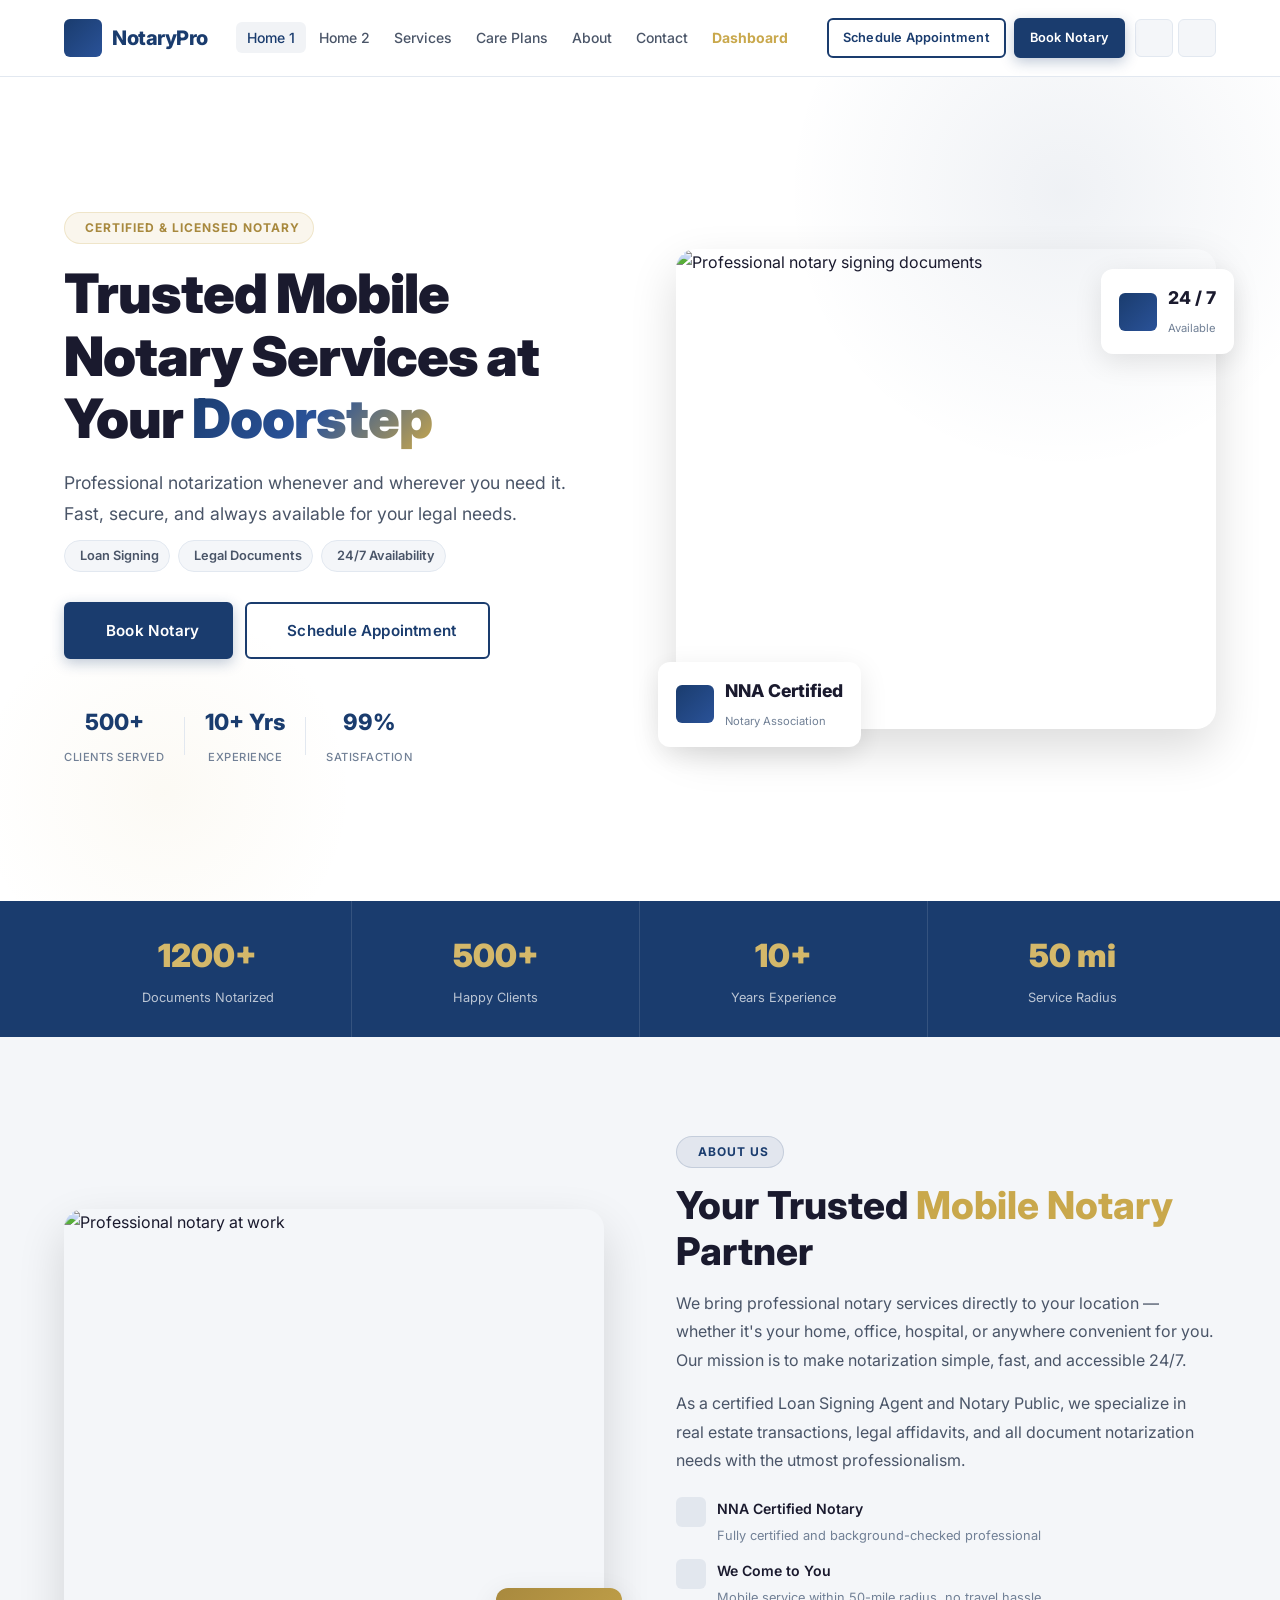
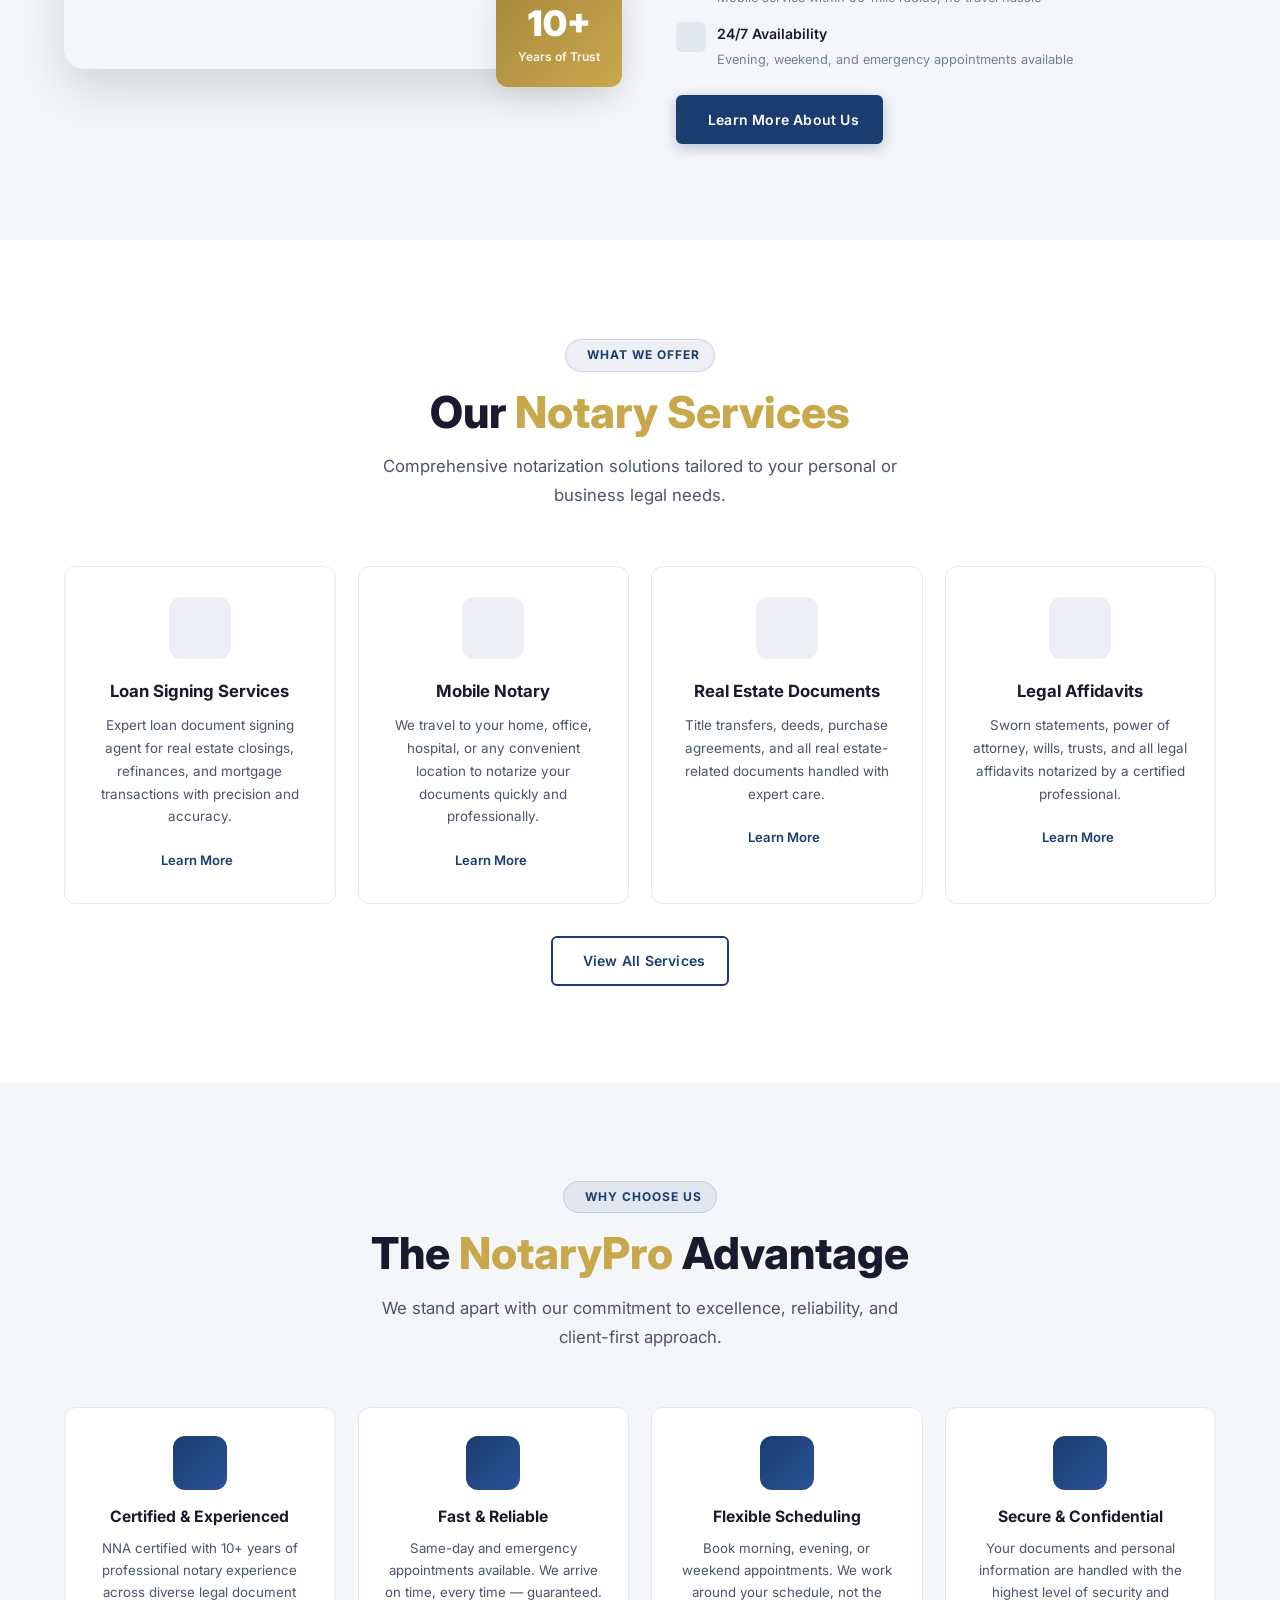
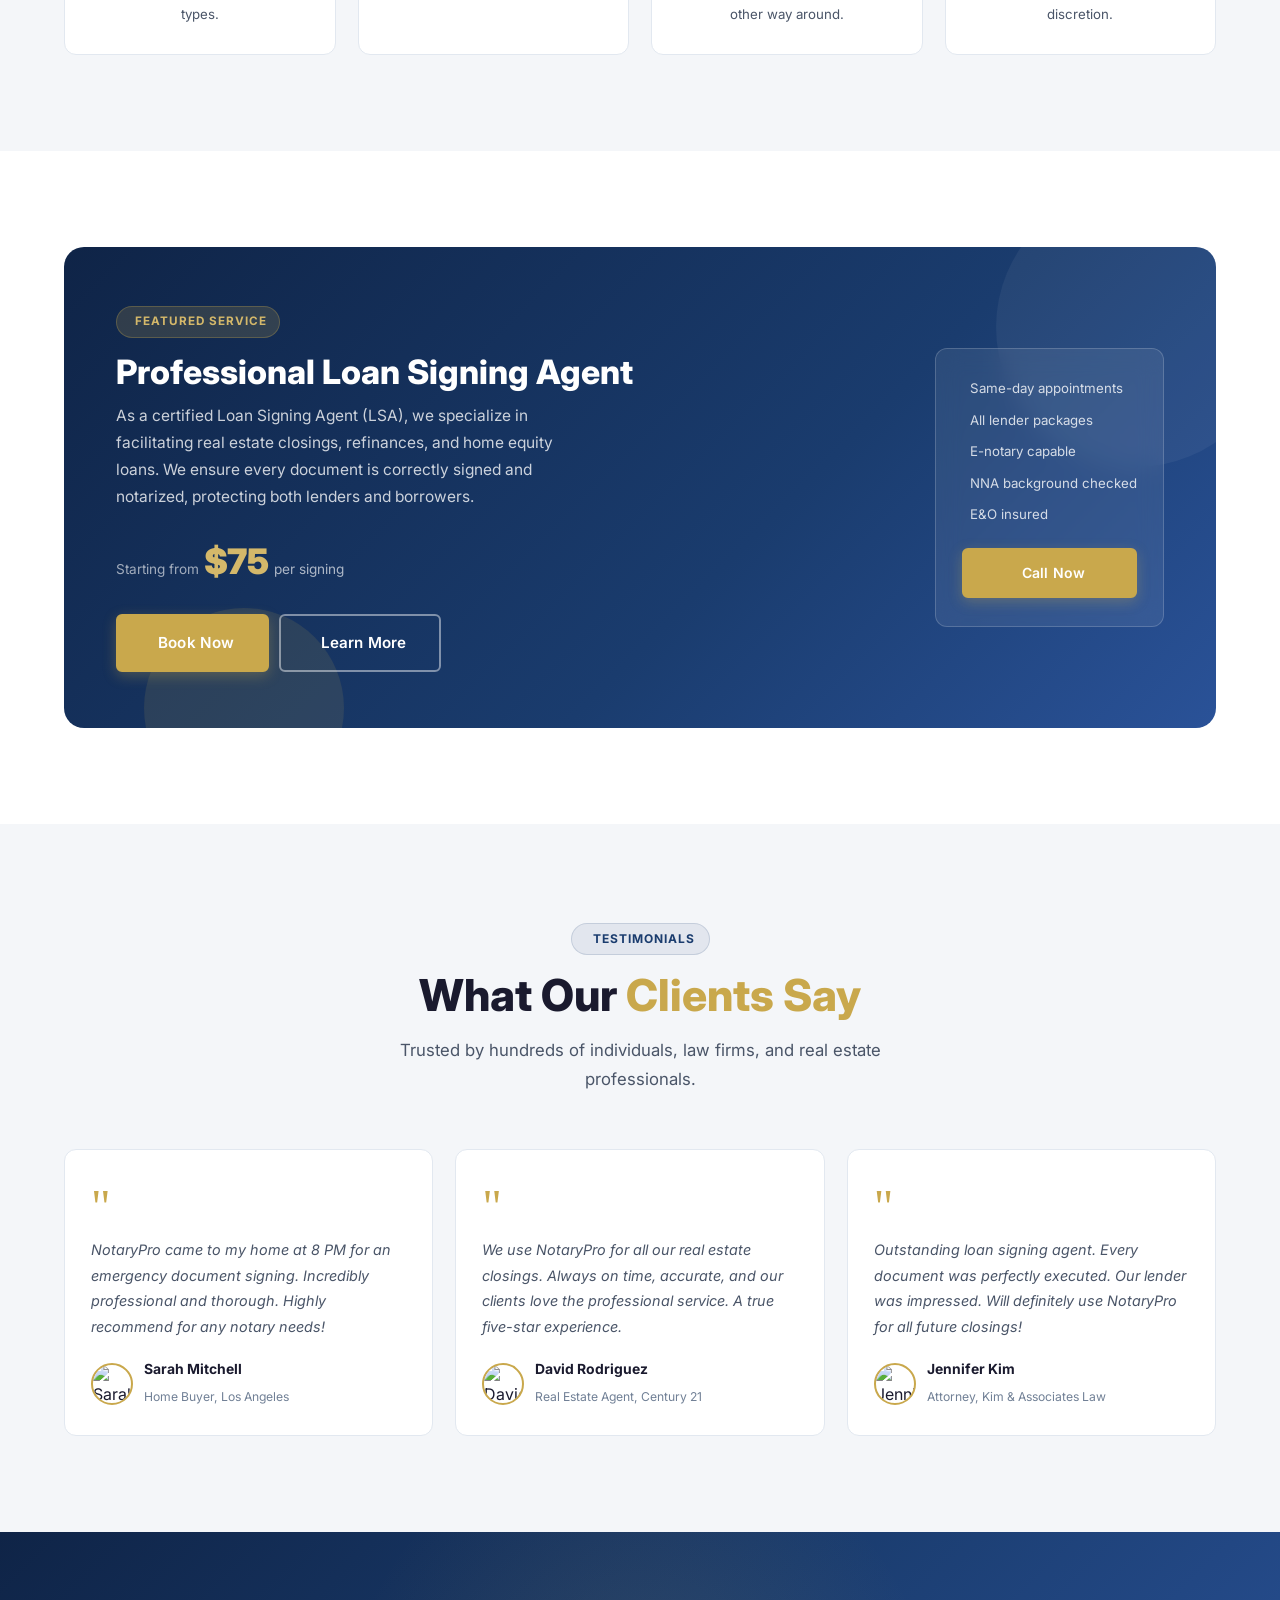
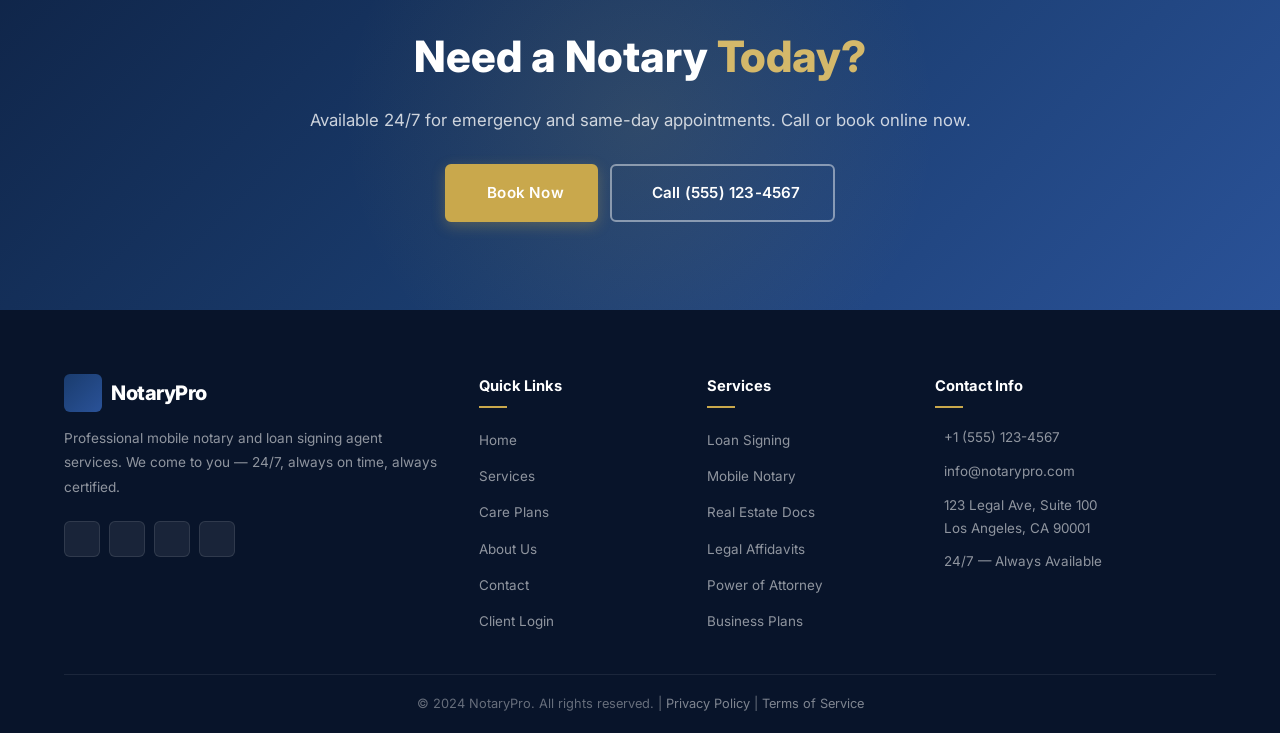
==== index.html @ 3484e20e "first commit" ====
<!DOCTYPE html>
<html lang="en" dir="ltr">
<head>
  <meta charset="UTF-8" />
  <meta name="viewport" content="width=device-width, initial-scale=1.0" />
  <title>NotaryPro — Trusted Mobile Notary Services</title>
  <meta name="description" content="Professional mobile notary and loan signing agent services. Available 24/7 at your doorstep. Certified, fast, and reliable." />
  <link rel="stylesheet" href="styles.css" />
  <script src="https://unpkg.com/lucide@latest/dist/umd/lucide.js" defer></script>
  <script src="main.js" defer></script>
</head>
<body>

<!-- ═══════════ HEADER ═══════════ -->
<header class="site-header" id="site-header">
  <nav class="nav-container">
    <div class="nav-logo">
      <a href="index.html">
        <div class="logo-icon"><i data-lucide="scale"></i></div>
        <span class="logo-text">NotaryPro</span>
      </a>
    </div>
    <ul class="nav-links">
      <li><a href="index.html" class="active">Home 1</a></li>
      <li><a href="home2.html">Home 2</a></li>
      <li><a href="services.html">Services</a></li>
      <li><a href="care-plans.html">Care Plans</a></li>
      <li><a href="about.html">About</a></li>
      <li><a href="contact.html">Contact</a></li>
      <li><a href="dashboard.html">Dashboard</a></li>
    </ul>
    <div class="nav-actions">
      <div class="nav-ctas">
        <a href="contact.html" class="btn btn-secondary btn-sm">Schedule Appointment</a>
        <a href="contact.html" class="btn btn-primary btn-sm">Book Notary</a>
      </div>
      <div class="nav-toggles">
        <button class="toggle-btn" id="theme-toggle" aria-label="Toggle theme"><i data-lucide="moon"></i></button>
        <button class="toggle-btn" id="rtl-toggle" aria-label="Toggle RTL"><i data-lucide="languages"></i></button>
      </div>
    </div>
    <button class="hamburger" id="hamburger" aria-label="Menu">
      <span></span><span></span><span></span>
    </button>
  </nav>
  <!-- Mobile Drawer -->
  <div class="mobile-drawer" id="mobile-drawer">
    <div class="drawer-header">
      <div class="nav-logo"><a href="index.html"><div class="logo-icon"><i data-lucide="scale"></i></div><span class="logo-text">NotaryPro</span></a></div>
      <button class="drawer-close" id="drawer-close">✕</button>
    </div>
    <ul class="drawer-links">
      <li><a href="index.html"><i data-lucide="home"></i> Home 1</a></li>
      <li><a href="home2.html"><i data-lucide="sparkles"></i> Home 2</a></li>
      <li><a href="services.html"><i data-lucide="briefcase"></i> Services</a></li>
      <li><a href="care-plans.html"><i data-lucide="shield-check"></i> Care Plans</a></li>
      <li><a href="about.html"><i data-lucide="user"></i> About</a></li>
      <li><a href="contact.html"><i data-lucide="phone"></i> Contact</a></li>
      <li><a href="dashboard.html"><i data-lucide="layout-dashboard"></i> Dashboard</a></li>
    </ul>
    <div class="drawer-toggles">
      <button class="toggle-btn" id="theme-toggle-m" aria-label="Toggle theme"><i data-lucide="moon"></i></button>
      <button class="toggle-btn" id="rtl-toggle-m" aria-label="Toggle RTL"><i data-lucide="languages"></i></button>
    </div>
    <div class="drawer-cta">
      <a href="contact.html" class="btn btn-primary btn-full">Book Notary</a>
      <a href="contact.html" class="btn btn-secondary btn-full">Schedule Appointment</a>
    </div>
  </div>
  <div class="drawer-overlay" id="drawer-overlay"></div>
</header>

<!-- ═══════════ HERO ═══════════ -->
<section class="hero">
  <div class="container">
    <div class="hero-grid">
      <div class="hero-content">
        <div class="hero-badge animate-fadeup"><i data-lucide="shield-check"></i> Certified & Licensed Notary</div>
        <h1 class="hero-title animate-fadeup" style="animation-delay:0.1s">
          Trusted Mobile Notary Services at Your <span class="gradient-text">Doorstep</span>
        </h1>
        <p class="hero-subtitle animate-fadeup" style="animation-delay:0.2s">Professional notarization whenever and wherever you need it. Fast, secure, and always available for your legal needs.</p>
        <div class="hero-tags animate-fadeup" style="animation-delay:0.25s">
          <span class="hero-tag"><i data-lucide="check-circle"></i> Loan Signing</span>
          <span class="hero-tag"><i data-lucide="check-circle"></i> Legal Documents</span>
          <span class="hero-tag"><i data-lucide="check-circle"></i> 24/7 Availability</span>
        </div>
        <div class="hero-ctas animate-fadeup" style="animation-delay:0.3s">
          <a href="contact.html" class="btn btn-primary btn-lg"><i data-lucide="calendar-check"></i> Book Notary</a>
          <a href="contact.html" class="btn btn-secondary btn-lg"><i data-lucide="clock"></i> Schedule Appointment</a>
        </div>
        <div class="hero-trust animate-fadeup" style="animation-delay:0.4s">
          <div class="trust-item">
            <span class="number" data-counter data-target="500" data-suffix="+">0+</span>
            <span class="label">Clients Served</span>
          </div>
          <div class="trust-divider"></div>
          <div class="trust-item">
            <span class="number" data-counter data-target="10" data-suffix="+ Yrs">0</span>
            <span class="label">Experience</span>
          </div>
          <div class="trust-divider"></div>
          <div class="trust-item">
            <span class="number" data-counter data-target="99" data-suffix="%">0%</span>
            <span class="label">Satisfaction</span>
          </div>
        </div>
      </div>
      <div class="hero-image animate-right" style="animation-delay:0.2s">
        <div class="hero-image-wrapper">
          <img src="https://images.unsplash.com/photo-1450101499163-c8848c66ca85?w=800&q=80" alt="Professional notary signing documents" loading="eager" />
        </div>
        <div class="hero-float-card card-bottom">
          <div class="hero-card-icon"><i data-lucide="award"></i></div>
          <div class="hero-card-text">
            <span class="value">NNA Certified</span>
            <span class="label">Notary Association</span>
          </div>
        </div>
        <div class="hero-float-card card-top">
          <div class="hero-card-icon"><i data-lucide="clock-4"></i></div>
          <div class="hero-card-text">
            <span class="value">24 / 7</span>
            <span class="label">Available</span>
          </div>
        </div>
      </div>
    </div>
  </div>
</section>

<!-- ═══════════ STATS BAR ═══════════ -->
<div class="stats-bar">
  <div class="container">
    <div class="stats-bar-grid">
      <div class="stat-bar-item reveal">
        <span class="stat-number" data-counter data-target="1200" data-suffix="+">1200+</span>
        <div class="stat-label">Documents Notarized</div>
      </div>
      <div class="stat-bar-item reveal delay-1">
        <span class="stat-number" data-counter data-target="500" data-suffix="+">500+</span>
        <div class="stat-label">Happy Clients</div>
      </div>
      <div class="stat-bar-item reveal delay-2">
        <span class="stat-number" data-counter data-target="10" data-suffix="+">10+</span>
        <div class="stat-label">Years Experience</div>
      </div>
      <div class="stat-bar-item reveal delay-3">
        <span class="stat-number" data-counter data-target="50" data-suffix=" mi">50 mi</span>
        <div class="stat-label">Service Radius</div>
      </div>
    </div>
  </div>
</div>

<!-- ═══════════ ABOUT PREVIEW ═══════════ -->
<section class="section section-alt">
  <div class="container">
    <div class="about-grid">
      <div class="about-image-wrapper reveal-left">
        <img src="https://images.unsplash.com/photo-1521791055366-0d553872952f?w=800&q=80" alt="Professional notary at work" loading="lazy" />
        <div class="about-exp-badge">
          <span class="years">10+</span>
          <span class="years-label">Years of Trust</span>
        </div>
      </div>
      <div class="about-content reveal-right">
        <div class="section-badge"><i data-lucide="info"></i> About Us</div>
        <h2>Your Trusted <span>Mobile Notary</span> Partner</h2>
        <p>We bring professional notary services directly to your location — whether it's your home, office, hospital, or anywhere convenient for you. Our mission is to make notarization simple, fast, and accessible 24/7.</p>
        <p>As a certified Loan Signing Agent and Notary Public, we specialize in real estate transactions, legal affidavits, and all document notarization needs with the utmost professionalism.</p>
        <div class="about-features">
          <div class="about-feature">
            <div class="about-feature-icon"><i data-lucide="shield-check"></i></div>
            <div class="about-feature-text">
              <strong>NNA Certified Notary</strong>
              <span>Fully certified and background-checked professional</span>
            </div>
          </div>
          <div class="about-feature">
            <div class="about-feature-icon"><i data-lucide="map-pin"></i></div>
            <div class="about-feature-text">
              <strong>We Come to You</strong>
              <span>Mobile service within 50-mile radius, no travel hassle</span>
            </div>
          </div>
          <div class="about-feature">
            <div class="about-feature-icon"><i data-lucide="clock"></i></div>
            <div class="about-feature-text">
              <strong>24/7 Availability</strong>
              <span>Evening, weekend, and emergency appointments available</span>
            </div>
          </div>
        </div>
        <a href="about.html" class="btn btn-primary"><i data-lucide="arrow-right"></i> Learn More About Us</a>
      </div>
    </div>
  </div>
</section>

<!-- ═══════════ SERVICES OVERVIEW ═══════════ -->
<section class="section">
  <div class="container">
    <div class="section-header reveal">
      <div class="section-badge"><i data-lucide="briefcase"></i> What We Offer</div>
      <h2>Our <span>Notary Services</span></h2>
      <p>Comprehensive notarization solutions tailored to your personal or business legal needs.</p>
    </div>
    <div class="services-grid">
      <div class="service-card reveal delay-1">
        <div class="service-icon"><i data-lucide="file-signature"></i></div>
        <h3>Loan Signing Services</h3>
        <p>Expert loan document signing agent for real estate closings, refinances, and mortgage transactions with precision and accuracy.</p>
        <a href="services.html" class="service-link">Learn More <i data-lucide="arrow-right"></i></a>
      </div>
      <div class="service-card reveal delay-2">
        <div class="service-icon"><i data-lucide="car"></i></div>
        <h3>Mobile Notary</h3>
        <p>We travel to your home, office, hospital, or any convenient location to notarize your documents quickly and professionally.</p>
        <a href="services.html" class="service-link">Learn More <i data-lucide="arrow-right"></i></a>
      </div>
      <div class="service-card reveal delay-3">
        <div class="service-icon"><i data-lucide="home"></i></div>
        <h3>Real Estate Documents</h3>
        <p>Title transfers, deeds, purchase agreements, and all real estate-related documents handled with expert care.</p>
        <a href="services.html" class="service-link">Learn More <i data-lucide="arrow-right"></i></a>
      </div>
      <div class="service-card reveal delay-4">
        <div class="service-icon"><i data-lucide="scroll"></i></div>
        <h3>Legal Affidavits</h3>
        <p>Sworn statements, power of attorney, wills, trusts, and all legal affidavits notarized by a certified professional.</p>
        <a href="services.html" class="service-link">Learn More <i data-lucide="arrow-right"></i></a>
      </div>
    </div>
    <div class="text-center mt-4 reveal">
      <a href="services.html" class="btn btn-secondary"><i data-lucide="grid-3x3"></i> View All Services</a>
    </div>
  </div>
</section>

<!-- ═══════════ WHY CHOOSE US ═══════════ -->
<section class="section section-alt">
  <div class="container">
    <div class="section-header reveal">
      <div class="section-badge"><i data-lucide="star"></i> Why Choose Us</div>
      <h2>The <span>NotaryPro</span> Advantage</h2>
      <p>We stand apart with our commitment to excellence, reliability, and client-first approach.</p>
    </div>
    <div class="benefits-grid">
      <div class="benefit-card reveal delay-1">
        <div class="benefit-icon"><i data-lucide="award"></i></div>
        <h3>Certified & Experienced</h3>
        <p>NNA certified with 10+ years of professional notary experience across diverse legal document types.</p>
      </div>
      <div class="benefit-card reveal delay-2">
        <div class="benefit-icon"><i data-lucide="zap"></i></div>
        <h3>Fast & Reliable</h3>
        <p>Same-day and emergency appointments available. We arrive on time, every time — guaranteed.</p>
      </div>
      <div class="benefit-card reveal delay-3">
        <div class="benefit-icon"><i data-lucide="calendar-clock"></i></div>
        <h3>Flexible Scheduling</h3>
        <p>Book morning, evening, or weekend appointments. We work around your schedule, not the other way around.</p>
      </div>
      <div class="benefit-card reveal delay-4">
        <div class="benefit-icon"><i data-lucide="lock"></i></div>
        <h3>Secure & Confidential</h3>
        <p>Your documents and personal information are handled with the highest level of security and discretion.</p>
      </div>
    </div>
  </div>
</section>

<!-- ═══════════ FEATURED SERVICE ═══════════ -->
<section class="section">
  <div class="container">
    <div class="featured-service reveal">
      <div class="featured-content">
        <div class="featured-badge"><i data-lucide="star"></i> Featured Service</div>
        <h2>Professional Loan Signing Agent</h2>
        <p>As a certified Loan Signing Agent (LSA), we specialize in facilitating real estate closings, refinances, and home equity loans. We ensure every document is correctly signed and notarized, protecting both lenders and borrowers.</p>
        <div class="featured-price">
          <span class="from">Starting from</span>
          <span class="price">$75</span>
          <span class="period">per signing</span>
        </div>
        <div style="display:flex;gap:10px;flex-wrap:wrap;">
          <a href="contact.html" class="btn btn-accent btn-lg"><i data-lucide="calendar-check"></i> Book Now</a>
          <a href="services.html" class="btn btn-ghost btn-lg"><i data-lucide="info"></i> Learn More</a>
        </div>
      </div>
      <div class="featured-action">
        <div class="featured-price-card">
          <div class="stats">
            <div class="stat"><i data-lucide="check-circle"></i> Same-day appointments</div>
            <div class="stat"><i data-lucide="check-circle"></i> All lender packages</div>
            <div class="stat"><i data-lucide="check-circle"></i> E-notary capable</div>
            <div class="stat"><i data-lucide="check-circle"></i> NNA background checked</div>
            <div class="stat"><i data-lucide="check-circle"></i> E&O insured</div>
          </div>
          <a href="contact.html" class="btn btn-accent btn-full"><i data-lucide="phone"></i> Call Now</a>
        </div>
      </div>
    </div>
  </div>
</section>

<!-- ═══════════ TESTIMONIALS ═══════════ -->
<section class="section section-alt">
  <div class="container">
    <div class="section-header reveal">
      <div class="section-badge"><i data-lucide="message-square"></i> Testimonials</div>
      <h2>What Our <span>Clients Say</span></h2>
      <p>Trusted by hundreds of individuals, law firms, and real estate professionals.</p>
    </div>
    <div class="testimonials-grid">
      <div class="testimonial-card reveal delay-1">
        <div class="testimonial-stars">
          <i data-lucide="star"></i><i data-lucide="star"></i><i data-lucide="star"></i><i data-lucide="star"></i><i data-lucide="star"></i>
        </div>
        <div class="testimonial-quote-mark">"</div>
        <p class="testimonial-text">NotaryPro came to my home at 8 PM for an emergency document signing. Incredibly professional and thorough. Highly recommend for any notary needs!</p>
        <div class="testimonial-author">
          <img src="https://images.unsplash.com/photo-1494790108377-be9c29b29330?w=100&q=80" alt="Sarah M." class="testimonial-avatar" loading="lazy" />
          <div>
            <strong>Sarah Mitchell</strong>
            <span>Home Buyer, Los Angeles</span>
          </div>
        </div>
      </div>
      <div class="testimonial-card reveal delay-2">
        <div class="testimonial-stars">
          <i data-lucide="star"></i><i data-lucide="star"></i><i data-lucide="star"></i><i data-lucide="star"></i><i data-lucide="star"></i>
        </div>
        <div class="testimonial-quote-mark">"</div>
        <p class="testimonial-text">We use NotaryPro for all our real estate closings. Always on time, accurate, and our clients love the professional service. A true five-star experience.</p>
        <div class="testimonial-author">
          <img src="https://images.unsplash.com/photo-1507003211169-0a1dd7228f2d?w=100&q=80" alt="David R." class="testimonial-avatar" loading="lazy" />
          <div>
            <strong>David Rodriguez</strong>
            <span>Real Estate Agent, Century 21</span>
          </div>
        </div>
      </div>
      <div class="testimonial-card reveal delay-3">
        <div class="testimonial-stars">
          <i data-lucide="star"></i><i data-lucide="star"></i><i data-lucide="star"></i><i data-lucide="star"></i><i data-lucide="star"></i>
        </div>
        <div class="testimonial-quote-mark">"</div>
        <p class="testimonial-text">Outstanding loan signing agent. Every document was perfectly executed. Our lender was impressed. Will definitely use NotaryPro for all future closings!</p>
        <div class="testimonial-author">
          <img src="https://images.unsplash.com/photo-1438761681033-6461ffad8d80?w=100&q=80" alt="Jennifer K." class="testimonial-avatar" loading="lazy" />
          <div>
            <strong>Jennifer Kim</strong>
            <span>Attorney, Kim & Associates Law</span>
          </div>
        </div>
      </div>
    </div>
  </div>
</section>

<!-- ═══════════ CTA BANNER ═══════════ -->
<div class="cta-banner">
  <h2>Need a Notary <span style="color:var(--accent-light)">Today?</span></h2>
  <p>Available 24/7 for emergency and same-day appointments. Call or book online now.</p>
  <div class="cta-buttons">
    <a href="contact.html" class="btn btn-accent btn-lg"><i data-lucide="calendar-check"></i> Book Now</a>
    <a href="tel:+15551234567" class="btn btn-ghost btn-lg"><i data-lucide="phone"></i> Call (555) 123-4567</a>
  </div>
</div>

<!-- ═══════════ FOOTER ═══════════ -->
<footer class="site-footer">
  <div class="container">
    <div class="footer-grid">
      <div class="footer-brand">
        <div class="footer-logo">
          <div class="logo-icon"><i data-lucide="scale"></i></div>
          <span class="logo-text">NotaryPro</span>
        </div>
        <p>Professional mobile notary and loan signing agent services. We come to you — 24/7, always on time, always certified.</p>
        <div class="social-links">
          <a href="#" aria-label="Facebook"><i data-lucide="facebook"></i></a>
          <a href="#" aria-label="Twitter"><i data-lucide="twitter"></i></a>
          <a href="#" aria-label="LinkedIn"><i data-lucide="linkedin"></i></a>
          <a href="#" aria-label="Instagram"><i data-lucide="instagram"></i></a>
        </div>
      </div>
      <div class="footer-col">
        <h4>Quick Links</h4>
        <ul>
          <li><a href="index.html">Home</a></li>
          <li><a href="services.html">Services</a></li>
          <li><a href="care-plans.html">Care Plans</a></li>
          <li><a href="about.html">About Us</a></li>
          <li><a href="contact.html">Contact</a></li>
          <li><a href="login.html">Client Login</a></li>
        </ul>
      </div>
      <div class="footer-col">
        <h4>Services</h4>
        <ul>
          <li><a href="services.html">Loan Signing</a></li>
          <li><a href="services.html">Mobile Notary</a></li>
          <li><a href="services.html">Real Estate Docs</a></li>
          <li><a href="services.html">Legal Affidavits</a></li>
          <li><a href="services.html">Power of Attorney</a></li>
          <li><a href="care-plans.html">Business Plans</a></li>
        </ul>
      </div>
      <div class="footer-col">
        <h4>Contact Info</h4>
        <div class="footer-contact-item"><i data-lucide="phone"></i> +1 (555) 123-4567</div>
        <div class="footer-contact-item"><i data-lucide="mail"></i> info@notarypro.com</div>
        <div class="footer-contact-item"><i data-lucide="map-pin"></i> 123 Legal Ave, Suite 100<br>Los Angeles, CA 90001</div>
        <div class="footer-contact-item"><i data-lucide="clock"></i> 24/7 — Always Available</div>
      </div>
    </div>
  </div>
  <div class="footer-bottom">
    <p>© 2024 NotaryPro. All rights reserved. | <a href="#">Privacy Policy</a> | <a href="#">Terms of Service</a></p>
  </div>
</footer>

<!-- Back to Top -->
<button class="back-to-top" aria-label="Back to top"><i data-lucide="arrow-up"></i></button>

</body>
</html>
---- styles.css ----
/* ============================================================
   NOTARY PRO — Global Design System
   ============================================================ */

@import url('https://fonts.googleapis.com/css2?family=Inter:wght@300;400;500;600;700;800;900&display=swap');

/* ── Reset ── */
*, *::before, *::after { margin: 0; padding: 0; box-sizing: border-box; }
html { scroll-behavior: smooth; }
img { max-width: 100%; height: auto; display: block; }
a { text-decoration: none; color: inherit; }
ul { list-style: none; }
button { cursor: pointer; border: none; background: none; font-family: inherit; }
input, textarea, select { font-family: inherit; }

/* ── Variables ── */
:root {
  --primary: #1A3C6E;
  --primary-light: #2A5298;
  --primary-dark: #0F2447;
  --primary-rgb: 26,60,110;
  --accent: #C9A84C;
  --accent-light: #D4B86A;
  --accent-dark: #A8893E;
  --accent-rgb: 201,168,76;

  --bg: #FFFFFF;
  --bg-secondary: #F4F6F9;
  --bg-card: #FFFFFF;
  --text: #1A1A2E;
  --text-secondary: #4A5568;
  --text-muted: #718096;
  --border: #E2E8F0;
  --shadow-sm: 0 2px 8px rgba(0,0,0,0.06);
  --shadow: 0 4px 16px rgba(0,0,0,0.08);
  --shadow-md: 0 8px 28px rgba(0,0,0,0.10);
  --shadow-lg: 0 20px 48px rgba(0,0,0,0.14);
  --header-bg: rgba(255,255,255,0.96);

  --header-h: 76px;
  --container: 1200px;
  --radius-sm: 6px;
  --radius: 12px;
  --radius-lg: 20px;
  --radius-full: 9999px;
  --transition: all 0.3s cubic-bezier(0.4,0,0.2,1);
  --transition-fast: all 0.15s ease;
}
[data-theme="dark"] {
  --bg: #0F0F0F;
  --bg-secondary: #181818;
  --bg-card: #1E1E1E;
  --text: #F0F0F0;
  --text-secondary: #A0AEC0;
  --text-muted: #60728A;
  --border: #2A3447;
  --shadow-sm: 0 2px 8px rgba(0,0,0,0.35);
  --shadow: 0 4px 16px rgba(0,0,0,0.45);
  --shadow-md: 0 8px 28px rgba(0,0,0,0.55);
  --shadow-lg: 0 20px 48px rgba(0,0,0,0.65);
  --header-bg: rgba(15,15,15,0.96);
}

/* ── Base ── */
body {
  font-family: 'Inter', -apple-system, BlinkMacSystemFont, sans-serif;
  background: var(--bg);
  color: var(--text);
  line-height: 1.7;
  transition: background 0.3s ease, color 0.3s ease;
  overflow-x: hidden;
}
.container { max-width: var(--container); margin: 0 auto; padding: 0 24px; }
.section { padding: 96px 0; }
.section-alt { background: var(--bg-secondary); }

/* ── Section Header ── */
.section-header { text-align: center; margin-bottom: 56px; }
.section-badge {
  display: inline-flex; align-items: center; gap: 7px;
  background: rgba(var(--primary-rgb),0.08); color: var(--primary);
  border: 1px solid rgba(var(--primary-rgb),0.15);
  padding: 5px 14px; border-radius: var(--radius-full);
  font-size: 0.75rem; font-weight: 700; text-transform: uppercase; letter-spacing: 1px;
  margin-bottom: 14px;
}
[data-theme="dark"] .section-badge { background: rgba(var(--accent-rgb),0.1); color: var(--accent-light); border-color: rgba(var(--accent-rgb),0.2); }
.section-header h2 { font-size: clamp(1.8rem,4vw,2.75rem); font-weight: 800; line-height: 1.2; margin-bottom: 14px; }
.section-header h2 span { color: var(--accent); }
.section-header p { font-size: 1.05rem; color: var(--text-secondary); max-width: 560px; margin: 0 auto; }

/* ── Gradient text ── */
.gradient-text {
  background: linear-gradient(135deg, var(--primary) 0%, var(--primary-light) 50%, var(--accent) 100%);
  -webkit-background-clip: text; -webkit-text-fill-color: transparent; background-clip: text;
}

/* ── Animations ── */
@keyframes fadeUp { from { opacity: 0; transform: translateY(30px); } to { opacity: 1; transform: translateY(0); } }
@keyframes fadeIn { from { opacity: 0; } to { opacity: 1; } }
@keyframes slideLeft { from { opacity: 0; transform: translateX(-30px); } to { opacity: 1; transform: translateX(0); } }
@keyframes slideRight { from { opacity: 0; transform: translateX(30px); } to { opacity: 1; transform: translateX(0); } }
@keyframes pulse { 0%,100% { box-shadow: 0 0 0 0 rgba(var(--accent-rgb),0.4); } 50% { box-shadow: 0 0 0 12px rgba(var(--accent-rgb),0); } }
@keyframes float { 0%,100% { transform: translateY(0); } 50% { transform: translateY(-10px); } }
@keyframes shimmer { 0% { background-position: -200% 0; } 100% { background-position: 200% 0; } }
@keyframes countUp { from { opacity:0; transform: translateY(10px);} to {opacity:1; transform:translateY(0);} }

.animate-fadeup { animation: fadeUp 0.7s ease both; }
.animate-fadein { animation: fadeIn 0.7s ease both; }
.animate-left { animation: slideLeft 0.7s ease both; }
.animate-right { animation: slideRight 0.7s ease both; }

.reveal { opacity: 0; transform: translateY(28px); transition: opacity 0.6s ease, transform 0.6s ease; }
.reveal.visible { opacity: 1; transform: translateY(0); }
.reveal-left { opacity: 0; transform: translateX(-28px); transition: opacity 0.6s ease, transform 0.6s ease; }
.reveal-left.visible { opacity: 1; transform: translateX(0); }
.reveal-right { opacity: 0; transform: translateX(28px); transition: opacity 0.6s ease, transform 0.6s ease; }
.reveal-right.visible { opacity: 1; transform: translateX(0); }
.delay-1 { transition-delay: 0.1s; } .delay-2 { transition-delay: 0.2s; }
.delay-3 { transition-delay: 0.3s; } .delay-4 { transition-delay: 0.4s; }

/* ═══════════════════════════════════════════
   HEADER
═══════════════════════════════════════════ */
.site-header {
  position: sticky; top: 0; z-index: 1000;
  background: var(--header-bg);
  backdrop-filter: blur(20px); -webkit-backdrop-filter: blur(20px);
  border-bottom: 1px solid var(--border);
  transition: var(--transition);
}
.site-header.scrolled { box-shadow: var(--shadow-md); }
.nav-container {
  max-width: var(--container); margin: 0 auto; padding: 0 24px;
  height: var(--header-h); display: flex; align-items: center; gap: 24px;
}
.nav-logo a { display: flex; align-items: center; gap: 10px; }
.logo-icon {
  width: 38px; height: 38px;
  background: linear-gradient(135deg, var(--primary), var(--primary-light));
  border-radius: var(--radius-sm); display: flex; align-items: center; justify-content: center;
  color: white; flex-shrink: 0;
}
.logo-icon svg { width: 20px; height: 20px; }
.logo-text { font-size: 1.25rem; font-weight: 800; color: var(--primary); letter-spacing: -0.5px; white-space: nowrap; }
[data-theme="dark"] .logo-text { color: var(--accent-light); }

.nav-links { display: flex; align-items: center; gap: 2px; flex: 1; justify-content: center; }
.nav-links li a {
  padding: 7px 11px; border-radius: var(--radius-sm);
  font-size: 0.875rem; font-weight: 500; color: var(--text-secondary);
  transition: var(--transition-fast); white-space: nowrap;
}
.nav-links li a:hover, .nav-links li a.active { color: var(--primary); background: rgba(var(--primary-rgb),0.06); }
[data-theme="dark"] .nav-links li a:hover, [data-theme="dark"] .nav-links li a.active { color: var(--accent-light); background: rgba(var(--accent-rgb),0.08); }
.nav-links li:last-child a { color: var(--accent); font-weight: 700; }
.nav-links li:last-child a:hover { background: rgba(var(--accent-rgb),0.1); }

.nav-actions { display: flex; align-items: center; gap: 10px; flex-shrink: 0; }
.nav-ctas { display: flex; align-items: center; gap: 8px; }
.nav-toggles { display: flex; align-items: center; gap: 5px; }
.toggle-btn {
  width: 38px; height: 38px; display: flex; align-items: center; justify-content: center;
  border-radius: var(--radius-sm); background: var(--bg-secondary);
  border: 1px solid var(--border); color: var(--text-secondary); cursor: pointer;
  transition: var(--transition-fast);
}
.toggle-btn:hover { background: var(--primary); color: white; border-color: var(--primary); }
.toggle-btn svg { width: 17px; height: 17px; }

/* Hamburger */
.hamburger {
  display: none; flex-direction: column; gap: 5px;
  width: 38px; height: 38px; align-items: center; justify-content: center;
  border-radius: var(--radius-sm); background: var(--bg-secondary);
  border: 1px solid var(--border); cursor: pointer;
}
.hamburger span { display: block; width: 19px; height: 2px; background: var(--text); border-radius: 2px; transition: var(--transition-fast); }
.hamburger.open span:nth-child(1) { transform: translateY(7px) rotate(45deg); }
.hamburger.open span:nth-child(2) { opacity: 0; }
.hamburger.open span:nth-child(3) { transform: translateY(-7px) rotate(-45deg); }

/* Drawer Overlay */
.drawer-overlay { display: none; position: fixed; inset: 0; background: rgba(0,0,0,0.55); z-index: 998; backdrop-filter: blur(3px); }
.drawer-overlay.open { display: block; }

/* Mobile Drawer */
.mobile-drawer {
  position: fixed; top: 0; left: -100%; width: 290px; max-width: 85vw; height: 100vh;
  background: var(--bg-card); z-index: 999;
  transition: left 0.35s cubic-bezier(0.4,0,0.2,1);
  display: flex; flex-direction: column; box-shadow: var(--shadow-lg); overflow-y: auto;
}
.mobile-drawer.open { left: 0; }
[dir="rtl"] .mobile-drawer { left: auto; right: -100%; }
[dir="rtl"] .mobile-drawer.open { left: auto; right: 0; }
.drawer-header { padding: 18px 22px; border-bottom: 1px solid var(--border); display: flex; align-items: center; justify-content: space-between; }
.drawer-close {
  width: 34px; height: 34px; display: flex; align-items: center; justify-content: center;
  border-radius: var(--radius-sm); background: var(--bg-secondary); border: 1px solid var(--border);
  font-size: 1rem; cursor: pointer; color: var(--text); transition: var(--transition-fast);
}
.drawer-close:hover { background: #ff4444; color: white; border-color: #ff4444; }
.drawer-links { flex: 1; padding: 12px 0; }
.drawer-links li a {
  display: flex; align-items: center; gap: 12px; padding: 11px 22px;
  font-size: 0.92rem; font-weight: 500; color: var(--text-secondary); transition: var(--transition-fast);
}
.drawer-links li a:hover { background: var(--bg-secondary); color: var(--primary); padding-left: 28px; }
[data-theme="dark"] .drawer-links li a:hover { color: var(--accent-light); }
.drawer-links li a svg { width: 17px; height: 17px; flex-shrink: 0; }
.drawer-cta { padding: 18px 22px; border-top: 1px solid var(--border); display: flex; flex-direction: column; gap: 9px; }
.drawer-toggles { display: flex; gap: 8px; padding: 10px 22px; }

/* ═══════════════════════════════════════════
   BUTTONS
═══════════════════════════════════════════ */
.btn {
  display: inline-flex; align-items: center; justify-content: center; gap: 8px;
  padding: 11px 22px; border-radius: var(--radius-sm); font-size: 0.875rem; font-weight: 600;
  cursor: pointer; transition: var(--transition); white-space: nowrap; border: 2px solid transparent;
  letter-spacing: 0.2px; position: relative; overflow: hidden;
}
.btn-primary { background: var(--primary); color: white; border-color: var(--primary); box-shadow: 0 4px 14px rgba(var(--primary-rgb),0.28); }
.btn-primary:hover { background: var(--primary-dark); border-color: var(--primary-dark); transform: translateY(-2px); box-shadow: 0 8px 22px rgba(var(--primary-rgb),0.35); }
.btn-secondary { background: transparent; color: var(--primary); border-color: var(--primary); }
.btn-secondary:hover { background: var(--primary); color: white; transform: translateY(-2px); }
[data-theme="dark"] .btn-secondary { color: var(--accent-light); border-color: var(--accent-light); }
[data-theme="dark"] .btn-secondary:hover { background: var(--accent); border-color: var(--accent); color: var(--primary-dark); }
.btn-accent { background: var(--accent); color: white; border-color: var(--accent); box-shadow: 0 4px 14px rgba(var(--accent-rgb),0.3); }
.btn-accent:hover { background: var(--accent-dark); border-color: var(--accent-dark); transform: translateY(-2px); }
.btn-ghost { background: transparent; color: white; border-color: rgba(255,255,255,0.45); }
.btn-ghost:hover { background: rgba(255,255,255,0.14); border-color: white; }
.btn-full { width: 100%; }
.btn-lg { padding: 14px 32px; font-size: 0.95rem; }
.btn-sm { padding: 7px 14px; font-size: 0.8rem; }
.btn svg { width: 16px; height: 16px; flex-shrink: 0; }

/* ═══════════════════════════════════════════
   HERO (Home 1)
═══════════════════════════════════════════ */
.hero {
  position: relative; min-height: calc(100vh - var(--header-h));
  display: flex; align-items: center; overflow: hidden; background: var(--bg); padding: 80px 0;
}
.hero::before {
  content: ''; position: absolute; top: -20%; right: -5%; width: 560px; height: 560px;
  background: radial-gradient(circle, rgba(var(--primary-rgb),0.07) 0%, transparent 70%); border-radius: 50%;
}
.hero::after {
  content: ''; position: absolute; bottom: -10%; left: -2%; width: 380px; height: 380px;
  background: radial-gradient(circle, rgba(var(--accent-rgb),0.06) 0%, transparent 70%); border-radius: 50%;
}
.hero-grid { display: grid; grid-template-columns: 1fr 1fr; gap: 72px; align-items: center; position: relative; z-index: 1; }
.hero-badge {
  display: inline-flex; align-items: center; gap: 7px;
  background: rgba(var(--accent-rgb),0.1); color: var(--accent-dark);
  border: 1px solid rgba(var(--accent-rgb),0.22); padding: 5px 13px;
  border-radius: var(--radius-full); font-size: 0.75rem; font-weight: 700;
  letter-spacing: 1px; text-transform: uppercase; margin-bottom: 18px;
}
[data-theme="dark"] .hero-badge { color: var(--accent-light); background: rgba(var(--accent-rgb),0.12); }
.hero-badge svg { width: 13px; height: 13px; }
.hero-title { font-size: clamp(2rem,4.5vw,3.4rem); font-weight: 900; line-height: 1.14; color: var(--text); margin-bottom: 18px; letter-spacing: -1px; }
.hero-subtitle { font-size: 1.1rem; color: var(--text-secondary); margin-bottom: 10px; line-height: 1.8; }
.hero-tags { display: flex; gap: 8px; flex-wrap: wrap; margin-bottom: 30px; }
.hero-tag {
  display: inline-flex; align-items: center; gap: 5px; font-size: 0.8rem; font-weight: 600;
  color: var(--text-secondary); padding: 4px 10px; background: var(--bg-secondary);
  border-radius: var(--radius-full); border: 1px solid var(--border);
}
.hero-tag svg { width: 12px; height: 12px; color: var(--accent); }
.hero-ctas { display: flex; gap: 12px; flex-wrap: wrap; margin-bottom: 44px; }
.hero-trust { display: flex; align-items: center; gap: 20px; }
.trust-item { text-align: center; }
.trust-item .number { font-size: 1.4rem; font-weight: 800; color: var(--primary); display: block; }
[data-theme="dark"] .trust-item .number { color: var(--accent-light); }
.trust-item .label { font-size: 0.7rem; color: var(--text-muted); font-weight: 500; text-transform: uppercase; letter-spacing: 0.5px; }
.trust-divider { width: 1px; height: 38px; background: var(--border); }

.hero-image { position: relative; }
.hero-image-wrapper { position: relative; border-radius: var(--radius-lg); overflow: hidden; box-shadow: var(--shadow-lg); }
.hero-image-wrapper img { width: 100%; height: 480px; object-fit: cover; }
.hero-float-card {
  position: absolute; background: var(--bg-card); border-radius: var(--radius);
  padding: 14px 18px; box-shadow: var(--shadow-md); display: flex; align-items: center; gap: 11px;
  animation: float 4s ease-in-out infinite;
}
.hero-float-card.card-bottom { bottom: -18px; left: -18px; }
.hero-float-card.card-top { top: 20px; right: -18px; animation-delay: 1.5s; }
.hero-card-icon {
  width: 38px; height: 38px;
  background: linear-gradient(135deg, var(--primary), var(--primary-light));
  border-radius: var(--radius-sm); display: flex; align-items: center; justify-content: center; color: white; flex-shrink: 0;
}
.hero-card-icon svg { width: 18px; height: 18px; }
.hero-card-text .value { font-size: 1.1rem; font-weight: 800; color: var(--text); display: block; }
.hero-card-text .label { font-size: 0.7rem; color: var(--text-muted); }

/* ═══════════════════════════════════════════
   ABOUT PREVIEW
═══════════════════════════════════════════ */
.about-grid { display: grid; grid-template-columns: 1fr 1fr; gap: 72px; align-items: center; }
.about-image-wrapper { position: relative; }
.about-image-wrapper img { width: 100%; height: 460px; object-fit: cover; border-radius: var(--radius-lg); box-shadow: var(--shadow-lg); }
.about-exp-badge {
  position: absolute; bottom: -18px; right: -18px;
  background: linear-gradient(135deg, var(--accent-dark), var(--accent));
  color: white; border-radius: var(--radius); padding: 18px 22px; text-align: center; box-shadow: var(--shadow-md);
}
.about-exp-badge .years { font-size: 2.2rem; font-weight: 900; display: block; line-height: 1; }
.about-exp-badge .years-label { font-size: 0.75rem; font-weight: 600; opacity: 0.9; }
.about-content h2 { font-size: clamp(1.7rem,3.5vw,2.4rem); font-weight: 800; margin-bottom: 14px; line-height: 1.2; }
.about-content h2 span { color: var(--accent); }
.about-content > p { color: var(--text-secondary); margin-bottom: 14px; line-height: 1.8; }
.about-features { display: flex; flex-direction: column; gap: 11px; margin: 22px 0; }
.about-feature { display: flex; align-items: flex-start; gap: 11px; }
.about-feature-icon {
  width: 30px; height: 30px; background: rgba(var(--primary-rgb),0.08);
  border-radius: var(--radius-sm); display: flex; align-items: center; justify-content: center;
  flex-shrink: 0; color: var(--primary);
}
[data-theme="dark"] .about-feature-icon { background: rgba(var(--accent-rgb),0.1); color: var(--accent-light); }
.about-feature-icon svg { width: 15px; height: 15px; }
.about-feature-text strong { display: block; font-weight: 600; color: var(--text); font-size: 0.88rem; }
.about-feature-text span { font-size: 0.8rem; color: var(--text-muted); }

/* ═══════════════════════════════════════════
   SERVICE CARDS
═══════════════════════════════════════════ */
.services-grid { display: grid; grid-template-columns: repeat(auto-fit, minmax(250px,1fr)); gap: 22px; }
.service-card {
  background: var(--bg-card); border: 1px solid var(--border); border-radius: var(--radius);
  padding: 30px 26px; text-align: center; transition: var(--transition);
  position: relative; overflow: hidden; cursor: pointer;
}
.service-card::before {
  content: ''; position: absolute; top: 0; left: 0; right: 0; height: 3px;
  background: linear-gradient(90deg, var(--primary), var(--accent));
  transform: scaleX(0); transition: transform 0.35s ease; transform-origin: left;
}
.service-card:hover::before { transform: scaleX(1); }
.service-card:hover { transform: translateY(-6px); box-shadow: var(--shadow-lg); border-color: rgba(var(--primary-rgb),0.25); }
[data-theme="dark"] .service-card:hover { border-color: rgba(var(--accent-rgb),0.3); }
.service-icon {
  width: 62px; height: 62px; background: rgba(var(--primary-rgb),0.08); border-radius: var(--radius);
  display: flex; align-items: center; justify-content: center; margin: 0 auto 18px; color: var(--primary); transition: var(--transition);
}
[data-theme="dark"] .service-icon { background: rgba(var(--accent-rgb),0.1); color: var(--accent-light); }
.service-card:hover .service-icon { background: var(--primary); color: white; transform: scale(1.08); }
.service-icon svg { width: 26px; height: 26px; }
.service-card h3 { font-size: 1.05rem; font-weight: 700; margin-bottom: 9px; }
.service-card p { font-size: 0.84rem; color: var(--text-secondary); line-height: 1.7; margin-bottom: 18px; }
.service-link { display: inline-flex; align-items: center; gap: 5px; font-size: 0.82rem; font-weight: 600; color: var(--primary); }
[data-theme="dark"] .service-link { color: var(--accent-light); }
.service-link svg { width: 13px; height: 13px; transition: transform 0.2s ease; }
.service-card:hover .service-link svg { transform: translateX(4px); }

/* ═══════════════════════════════════════════
   BENEFITS / WHY CHOOSE US
═══════════════════════════════════════════ */
.benefits-grid { display: grid; grid-template-columns: repeat(auto-fit, minmax(230px,1fr)); gap: 22px; }
.benefit-card {
  padding: 28px 22px; border-radius: var(--radius); background: var(--bg-card);
  border: 1px solid var(--border); text-align: center; transition: var(--transition);
}
.benefit-card:hover { transform: translateY(-5px); box-shadow: var(--shadow-md); }
.benefit-icon {
  width: 54px; height: 54px;
  background: linear-gradient(135deg, var(--primary), var(--primary-light));
  border-radius: var(--radius); display: flex; align-items: center; justify-content: center;
  margin: 0 auto 14px; color: white;
}
.benefit-icon svg { width: 22px; height: 22px; }
.benefit-card h3 { font-size: 0.98rem; font-weight: 700; margin-bottom: 7px; }
.benefit-card p { font-size: 0.83rem; color: var(--text-secondary); line-height: 1.65; }

/* ═══════════════════════════════════════════
   FEATURED SERVICE BANNER
═══════════════════════════════════════════ */
.featured-service {
  background: linear-gradient(135deg, var(--primary-dark) 0%, var(--primary) 60%, var(--primary-light) 100%);
  border-radius: var(--radius-lg); padding: 56px 52px;
  display: grid; grid-template-columns: 1fr auto; gap: 40px; align-items: center;
  position: relative; overflow: hidden;
}
.featured-service::before {
  content: ''; position: absolute; top: -60px; right: -60px; width: 280px; height: 280px;
  background: rgba(255,255,255,0.05); border-radius: 50%;
}
.featured-service::after {
  content: ''; position: absolute; bottom: -80px; left: 80px; width: 200px; height: 200px;
  background: rgba(var(--accent-rgb),0.12); border-radius: 50%;
}
.featured-content { position: relative; z-index: 1; }
.featured-badge {
  display: inline-flex; align-items: center; gap: 6px;
  background: rgba(var(--accent-rgb),0.18); color: var(--accent-light);
  border: 1px solid rgba(var(--accent-rgb),0.28); padding: 5px 12px;
  border-radius: var(--radius-full); font-size: 0.73rem; font-weight: 700; text-transform: uppercase; letter-spacing: 1px; margin-bottom: 14px;
}
.featured-content h2 { font-size: clamp(1.5rem,2.8vw,2.1rem); font-weight: 800; color: white; margin-bottom: 10px; line-height: 1.2; }
.featured-content p { color: rgba(255,255,255,0.78); font-size: 0.97rem; line-height: 1.75; margin-bottom: 22px; max-width: 480px; }
.featured-price { display: flex; align-items: baseline; gap: 5px; margin-bottom: 22px; }
.featured-price .from { color: rgba(255,255,255,0.6); font-size: 0.85rem; }
.featured-price .price { font-size: 2.2rem; font-weight: 900; color: var(--accent-light); }
.featured-price .period { color: rgba(255,255,255,0.65); font-size: 0.85rem; }
.featured-action { position: relative; z-index: 1; text-align: center; }
.featured-price-card {
  background: rgba(255,255,255,0.08); backdrop-filter: blur(12px);
  border: 1px solid rgba(255,255,255,0.18); border-radius: var(--radius); padding: 28px 26px; min-width: 190px;
}
.featured-price-card .stats { display: flex; flex-direction: column; gap: 9px; margin-bottom: 22px; }
.featured-price-card .stat { display: flex; gap: 8px; align-items: center; font-size: 0.83rem; color: rgba(255,255,255,0.8); }
.featured-price-card svg { width: 14px; height: 14px; color: var(--accent-light); flex-shrink: 0; }

/* ═══════════════════════════════════════════
   TESTIMONIALS
═══════════════════════════════════════════ */
.testimonials-grid { display: grid; grid-template-columns: repeat(auto-fit, minmax(290px,1fr)); gap: 22px; }
.testimonial-card {
  background: var(--bg-card); border: 1px solid var(--border); border-radius: var(--radius);
  padding: 26px; transition: var(--transition); position: relative;
}
.testimonial-card:hover { transform: translateY(-4px); box-shadow: var(--shadow-md); }
.testimonial-stars { display: flex; gap: 2px; margin-bottom: 12px; }
.testimonial-stars svg { width: 15px; height: 15px; fill: var(--accent); color: var(--accent); }
.testimonial-quote-mark { font-size: 3rem; color: var(--accent); line-height: 0.8; margin-bottom: 10px; font-family: Georgia, serif; }
.testimonial-text { font-size: 0.9rem; color: var(--text-secondary); line-height: 1.8; margin-bottom: 18px; font-style: italic; }
.testimonial-author { display: flex; align-items: center; gap: 11px; }
.testimonial-avatar { width: 42px; height: 42px; border-radius: 50%; object-fit: cover; border: 2px solid var(--accent); }
.testimonial-author strong { display: block; font-size: 0.87rem; font-weight: 700; }
.testimonial-author span { font-size: 0.76rem; color: var(--text-muted); }

/* ═══════════════════════════════════════════
   CTA BANNER
═══════════════════════════════════════════ */
.cta-banner {
  background: linear-gradient(135deg, var(--primary-dark) 0%, var(--primary) 50%, var(--primary-light) 100%);
  text-align: center; padding: 88px 24px; position: relative; overflow: hidden;
}
.cta-banner::before {
  content: ''; position: absolute; top: 50%; left: 50%; transform: translate(-50%,-50%);
  width: 600px; height: 600px;
  background: radial-gradient(circle, rgba(var(--accent-rgb),0.12) 0%, transparent 70%); border-radius: 50%;
}
.cta-banner h2 { font-size: clamp(1.7rem,4vw,2.7rem); font-weight: 800; color: white; margin-bottom: 12px; position: relative; z-index: 1; }
.cta-banner p { color: rgba(255,255,255,0.78); font-size: 1.05rem; margin-bottom: 30px; position: relative; z-index: 1; }
.cta-buttons { display: flex; gap: 12px; justify-content: center; flex-wrap: wrap; position: relative; z-index: 1; }

/* ═══════════════════════════════════════════
   FOOTER
═══════════════════════════════════════════ */
.site-footer { background: #08142A; color: rgba(255,255,255,0.82); padding: 64px 0 0; }
.footer-grid { display: grid; grid-template-columns: 2fr 1fr 1fr 1.5fr; gap: 40px; padding-bottom: 40px; border-bottom: 1px solid rgba(255,255,255,0.08); }
.footer-brand .footer-logo { display: flex; align-items: center; gap: 9px; margin-bottom: 14px; }
.footer-brand .logo-text { color: white; }
.footer-brand p { font-size: 0.85rem; line-height: 1.8; color: rgba(255,255,255,0.55); margin-bottom: 22px; }
.social-links { display: flex; gap: 9px; }
.social-links a {
  width: 36px; height: 36px; background: rgba(255,255,255,0.07); border: 1px solid rgba(255,255,255,0.1);
  border-radius: var(--radius-sm); display: flex; align-items: center; justify-content: center;
  color: rgba(255,255,255,0.65); transition: var(--transition-fast);
}
.social-links a:hover { background: var(--accent); border-color: var(--accent); color: white; }
.social-links a svg { width: 15px; height: 15px; }
.footer-col h4 { color: white; font-size: 0.92rem; font-weight: 700; margin-bottom: 18px; padding-bottom: 9px; position: relative; }
.footer-col h4::after { content: ''; position: absolute; bottom: 0; left: 0; width: 28px; height: 2px; background: var(--accent); }
[dir="rtl"] .footer-col h4::after { left: auto; right: 0; }
.footer-col ul { display: flex; flex-direction: column; gap: 9px; }
.footer-col ul li a { font-size: 0.84rem; color: rgba(255,255,255,0.55); transition: var(--transition-fast); }
.footer-col ul li a:hover { color: var(--accent-light); padding-left: 4px; }
[dir="rtl"] .footer-col ul li a:hover { padding-left: 0; padding-right: 4px; }
.footer-contact-item { display: flex; align-items: flex-start; gap: 9px; font-size: 0.84rem; color: rgba(255,255,255,0.55); margin-bottom: 11px; }
.footer-contact-item svg { width: 15px; height: 15px; color: var(--accent); flex-shrink: 0; margin-top: 2px; }
.footer-bottom { text-align: center; padding: 18px 24px; font-size: 0.8rem; color: rgba(255,255,255,0.38); }
.footer-bottom a { color: rgba(255,255,255,0.48); transition: var(--transition-fast); }
.footer-bottom a:hover { color: var(--accent-light); }

/* ═══════════════════════════════════════════
   FORMS
═══════════════════════════════════════════ */
.form-group { margin-bottom: 18px; }
.form-label { display: block; font-size: 0.84rem; font-weight: 600; color: var(--text); margin-bottom: 7px; }
.form-input {
  width: 100%; padding: 11px 15px; border: 1.5px solid var(--border);
  border-radius: var(--radius-sm); background: var(--bg); color: var(--text);
  font-size: 0.9rem; transition: var(--transition-fast); outline: none;
}
.form-input:focus { border-color: var(--primary); box-shadow: 0 0 0 3px rgba(var(--primary-rgb),0.1); }
[data-theme="dark"] .form-input:focus { border-color: var(--accent); box-shadow: 0 0 0 3px rgba(var(--accent-rgb),0.1); }
.form-input::placeholder { color: var(--text-muted); }
.input-wrapper { position: relative; }
.input-wrapper .form-input { padding-right: 44px; }
.input-icon-btn {
  position: absolute; right: 13px; top: 50%; transform: translateY(-50%);
  color: var(--text-muted); cursor: pointer; display: flex; align-items: center; justify-content: center;
  transition: var(--transition-fast);
}
.input-icon-btn:hover { color: var(--primary); }
.input-icon-btn svg { width: 17px; height: 17px; }
textarea.form-input { resize: vertical; min-height: 120px; }

/* ═══════════════════════════════════════════
   PROCESS STEPS
═══════════════════════════════════════════ */
.process-grid { display: grid; grid-template-columns: repeat(3,1fr); gap: 32px; position: relative; }
.process-grid::before {
  content: ''; position: absolute; top: 40px; left: calc(16.66% + 20px);
  right: calc(16.66% + 20px); height: 2px;
  background: linear-gradient(90deg, var(--primary), var(--accent)); pointer-events: none;
}
.process-step { text-align: center; padding: 30px 20px; }
.step-number {
  width: 72px; height: 72px; border-radius: 50%; margin: 0 auto 18px;
  background: linear-gradient(135deg, var(--primary), var(--primary-light));
  display: flex; align-items: center; justify-content: center;
  font-size: 1.5rem; font-weight: 900; color: white; box-shadow: 0 8px 24px rgba(var(--primary-rgb),0.3);
  position: relative; z-index: 1;
}
.process-step h3 { font-size: 1rem; font-weight: 700; margin-bottom: 8px; }
.process-step p { font-size: 0.84rem; color: var(--text-secondary); line-height: 1.65; }

/* ═══════════════════════════════════════════
   PLANS / PRICING CARD
═══════════════════════════════════════════ */
.plans-grid { display: grid; grid-template-columns: repeat(auto-fit, minmax(280px,1fr)); gap: 24px; align-items: start; }
.plan-card {
  background: var(--bg-card); border: 2px solid var(--border); border-radius: var(--radius-lg);
  padding: 36px 30px; transition: var(--transition); position: relative; overflow: hidden;
}
.plan-card.featured {
  border-color: var(--primary); box-shadow: var(--shadow-lg);
  background: linear-gradient(180deg, rgba(var(--primary-rgb),0.03) 0%, var(--bg-card) 100%);
}
[data-theme="dark"] .plan-card.featured { border-color: var(--accent); }
.plan-card:hover { transform: translateY(-6px); box-shadow: var(--shadow-lg); }
.plan-popular {
  position: absolute; top: 16px; right: 16px;
  background: var(--accent); color: white; font-size: 0.7rem; font-weight: 700;
  padding: 3px 10px; border-radius: var(--radius-full); text-transform: uppercase; letter-spacing: 0.5px;
}
.plan-name { font-size: 0.8rem; font-weight: 700; text-transform: uppercase; letter-spacing: 1px; color: var(--text-muted); margin-bottom: 8px; }
.plan-price-row { display: flex; align-items: baseline; gap: 4px; margin-bottom: 6px; }
.plan-price { font-size: 2.6rem; font-weight: 900; color: var(--text); }
.plan-period { font-size: 0.85rem; color: var(--text-muted); }
.plan-desc { font-size: 0.85rem; color: var(--text-secondary); margin-bottom: 24px; line-height: 1.6; }
.plan-features { display: flex; flex-direction: column; gap: 10px; margin-bottom: 28px; }
.plan-feature { display: flex; align-items: center; gap: 10px; font-size: 0.87rem; color: var(--text-secondary); }
.plan-feature svg { width: 16px; height: 16px; color: var(--primary); flex-shrink: 0; }
[data-theme="dark"] .plan-feature svg { color: var(--accent-light); }
.plan-feature.disabled { color: var(--text-muted); }
.plan-feature.disabled svg { color: var(--border); }

/* ═══════════════════════════════════════════
   FAQ
═══════════════════════════════════════════ */
.faq-list { max-width: 760px; margin: 0 auto; display: flex; flex-direction: column; gap: 12px; }
.faq-item { background: var(--bg-card); border: 1px solid var(--border); border-radius: var(--radius); overflow: hidden; }
.faq-question {
  width: 100%; display: flex; align-items: center; justify-content: space-between;
  padding: 18px 22px; font-size: 0.93rem; font-weight: 600; color: var(--text);
  cursor: pointer; text-align: left; transition: var(--transition-fast); background: none; gap: 12px;
}
.faq-question:hover { color: var(--primary); }
[data-theme="dark"] .faq-question:hover { color: var(--accent-light); }
.faq-icon { width: 22px; height: 22px; background: var(--bg-secondary); border-radius: 50%; display: flex; align-items: center; justify-content: center; flex-shrink: 0; transition: var(--transition-fast); }
.faq-icon svg { width: 13px; height: 13px; transition: transform 0.3s ease; }
.faq-item.open .faq-icon { background: var(--primary); color: white; }
.faq-item.open .faq-icon svg { transform: rotate(180deg); }
[data-theme="dark"] .faq-item.open .faq-icon { background: var(--accent); }
.faq-answer { max-height: 0; overflow: hidden; transition: max-height 0.35s ease, padding 0.35s ease; }
.faq-answer-inner { padding: 0 22px 18px; font-size: 0.88rem; color: var(--text-secondary); line-height: 1.8; }
.faq-item.open .faq-answer { max-height: 300px; }

/* ═══════════════════════════════════════════
   PAGE HERO (sub-pages)
═══════════════════════════════════════════ */
.page-hero {
  background: linear-gradient(135deg, var(--primary-dark) 0%, var(--primary) 100%);
  color: white; padding: 80px 0; text-align: center; position: relative; overflow: hidden;
}
.page-hero::before {
  content: ''; position: absolute; inset: 0;
  background: url('https://images.unsplash.com/photo-1450101499163-c8848c66ca85?w=1400&q=60') center/cover no-repeat;
  opacity: 0.07;
}
.page-hero-inner { position: relative; z-index: 1; }
.page-hero .breadcrumb { display: flex; align-items: center; justify-content: center; gap: 6px; font-size: 0.82rem; color: rgba(255,255,255,0.65); margin-bottom: 14px; }
.page-hero .breadcrumb a { color: rgba(255,255,255,0.65); transition: var(--transition-fast); }
.page-hero .breadcrumb a:hover { color: var(--accent-light); }
.page-hero .breadcrumb svg { width: 12px; height: 12px; }
.page-hero h1 { font-size: clamp(2rem,5vw,3.2rem); font-weight: 900; margin-bottom: 14px; letter-spacing: -0.5px; }
.page-hero h1 span { color: var(--accent-light); }
.page-hero p { font-size: 1.05rem; color: rgba(255,255,255,0.78); max-width: 560px; margin: 0 auto; line-height: 1.8; }

/* ═══════════════════════════════════════════
   STATS BAR
═══════════════════════════════════════════ */
.stats-bar { background: var(--primary); }
.stats-bar-grid { display: grid; grid-template-columns: repeat(4,1fr); }
.stat-bar-item { padding: 28px 20px; text-align: center; border-right: 1px solid rgba(255,255,255,0.12); }
.stat-bar-item:last-child { border-right: none; }
.stat-bar-item .stat-number { font-size: 2rem; font-weight: 900; color: var(--accent-light); display: block; }
.stat-bar-item .stat-label { font-size: 0.8rem; color: rgba(255,255,255,0.7); margin-top: 4px; }

/* ═══════════════════════════════════════════
   CONTACT PAGE
═══════════════════════════════════════════ */
.contact-grid { display: grid; grid-template-columns: 1fr 1.4fr; gap: 60px; align-items: start; }
.contact-info { display: flex; flex-direction: column; gap: 0; }
.contact-info-item {
  display: flex; align-items: flex-start; gap: 16px; padding: 22px 0; border-bottom: 1px solid var(--border);
}
.contact-info-item:first-child { padding-top: 0; }
.contact-icon {
  width: 46px; height: 46px; background: rgba(var(--primary-rgb),0.08);
  border-radius: var(--radius); display: flex; align-items: center; justify-content: center;
  color: var(--primary); flex-shrink: 0;
}
[data-theme="dark"] .contact-icon { background: rgba(var(--accent-rgb),0.1); color: var(--accent-light); }
.contact-icon svg { width: 20px; height: 20px; }
.contact-info-item h4 { font-size: 0.88rem; font-weight: 700; margin-bottom: 4px; }
.contact-info-item p, .contact-info-item a { font-size: 0.85rem; color: var(--text-secondary); line-height: 1.65; }
.contact-form-card { background: var(--bg-card); border: 1px solid var(--border); border-radius: var(--radius-lg); padding: 36px; box-shadow: var(--shadow-sm); }
.contact-form-card h3 { font-size: 1.3rem; font-weight: 800; margin-bottom: 6px; }
.contact-form-card > p { font-size: 0.87rem; color: var(--text-secondary); margin-bottom: 24px; }
.form-row { display: grid; grid-template-columns: 1fr 1fr; gap: 16px; }
.map-wrapper { border-radius: var(--radius-lg); overflow: hidden; border: 1px solid var(--border); margin-top: 48px; height: 320px; }
.map-wrapper iframe { width: 100%; height: 100%; border: none; }
.working-hours { background: var(--bg-card); border: 1px solid var(--border); border-radius: var(--radius); padding: 28px; margin-top: 24px; }
.working-hours h4 { font-size: 0.95rem; font-weight: 700; margin-bottom: 16px; }
.hours-item { display: flex; justify-content: space-between; align-items: center; padding: 9px 0; border-bottom: 1px solid var(--border); font-size: 0.85rem; }
.hours-item:last-child { border-bottom: none; }
.hours-item .day { color: var(--text-secondary); }
.hours-item .time { font-weight: 600; color: var(--text); }
.hours-item .badge-available { background: rgba(34,197,94,0.1); color: #16a34a; padding: 2px 8px; border-radius: var(--radius-full); font-size: 0.7rem; font-weight: 600; }

/* ═══════════════════════════════════════════
   UTILITY
═══════════════════════════════════════════ */
.text-center { text-align: center; }
.text-left { text-align: left; }
.mt-1 { margin-top: 8px; } .mt-2 { margin-top: 16px; } .mt-4 { margin-top: 32px; } .mt-8 { margin-top: 64px; }
.mb-1 { margin-bottom: 8px; } .mb-2 { margin-bottom: 16px; } .mb-4 { margin-bottom: 32px; }
.flex { display: flex; } .flex-center { display: flex; align-items: center; justify-content: center; }
.gap-2 { gap: 16px; } .gap-3 { gap: 24px; }
.back-to-top {
  position: fixed; bottom: 24px; right: 24px; z-index: 900;
  width: 44px; height: 44px; background: var(--primary); color: white;
  border-radius: 50%; display: flex; align-items: center; justify-content: center;
  box-shadow: var(--shadow-md); cursor: pointer; opacity: 0; pointer-events: none;
  transition: var(--transition);
}
.back-to-top.visible { opacity: 1; pointer-events: all; }
.back-to-top:hover { background: var(--accent); transform: translateY(-3px); }
.back-to-top svg { width: 20px; height: 20px; }
[dir="rtl"] .back-to-top { right: auto; left: 24px; }

/* ═══════════════════════════════════════════
   RESPONSIVE
═══════════════════════════════════════════ */
@media (max-width: 1024px) {
  .nav-ctas { display: none; }
  .nav-links { gap: 0; }
  .nav-links li a { padding: 6px 9px; font-size: 0.82rem; }
  .featured-service { grid-template-columns: 1fr; }
  .featured-action { text-align: left; }
  .footer-grid { grid-template-columns: 1fr 1fr; }
}
@media (max-width: 768px) {
  :root { --header-h: 64px; }
  .nav-links { display: none; }
  .hamburger { display: flex; }
  .hero-grid { grid-template-columns: 1fr; gap: 40px; text-align: center; }
  .hero-content { order: 1; }
  .hero-image { order: 2; }
  .hero-ctas { justify-content: center; }
  .hero-trust { justify-content: center; }
  .hero-tags { justify-content: center; }
  .hero-float-card { display: none; }
  .about-grid { grid-template-columns: 1fr; gap: 48px; }
  .about-exp-badge { bottom: 10px; right: 10px; }
  .process-grid { grid-template-columns: 1fr; }
  .process-grid::before { display: none; }
  .contact-grid { grid-template-columns: 1fr; gap: 36px; }
  .form-row { grid-template-columns: 1fr; }
  .stats-bar-grid { grid-template-columns: repeat(2,1fr); }
  .stat-bar-item:nth-child(2) { border-right: none; }
  .footer-grid { grid-template-columns: 1fr; gap: 28px; }
  .featured-service { padding: 36px 28px; }
  .section { padding: 64px 0; }
  .cta-banner { padding: 60px 24px; }
}
@media (max-width: 480px) {
  .hero-ctas { flex-direction: column; align-items: stretch; }
  .cta-buttons { flex-direction: column; align-items: center; }
  .hero-ctas .btn { width: 100%; }
  .plans-grid { grid-template-columns: 1fr; }
  .testimonials-grid { grid-template-columns: 1fr; }
  .services-grid { grid-template-columns: 1fr; }
  .benefits-grid { grid-template-columns: 1fr 1fr; }
}

/* ═══════════════════════════════════════════
   RTL SUPPORT
═══════════════════════════════════════════ */
[dir="rtl"] body { direction: rtl; text-align: right; }
[dir="rtl"] .hero-content, [dir="rtl"] .about-content { text-align: right; }
[dir="rtl"] .hero-tags, [dir="rtl"] .hero-ctas, [dir="rtl"] .hero-trust { justify-content: flex-start; }
[dir="rtl"] .service-link svg { transform: scaleX(-1); }
[dir="rtl"] .service-card:hover .service-link svg { transform: scaleX(-1) translateX(-4px); }
[dir="rtl"] .footer-col ul li a:hover { padding-left: 0; padding-right: 4px; }
[dir="rtl"] .input-wrapper .form-input { padding-right: 15px; padding-left: 44px; }
[dir="rtl"] .input-icon-btn { right: auto; left: 13px; }
[dir="rtl"] .faq-question { text-align: right; }
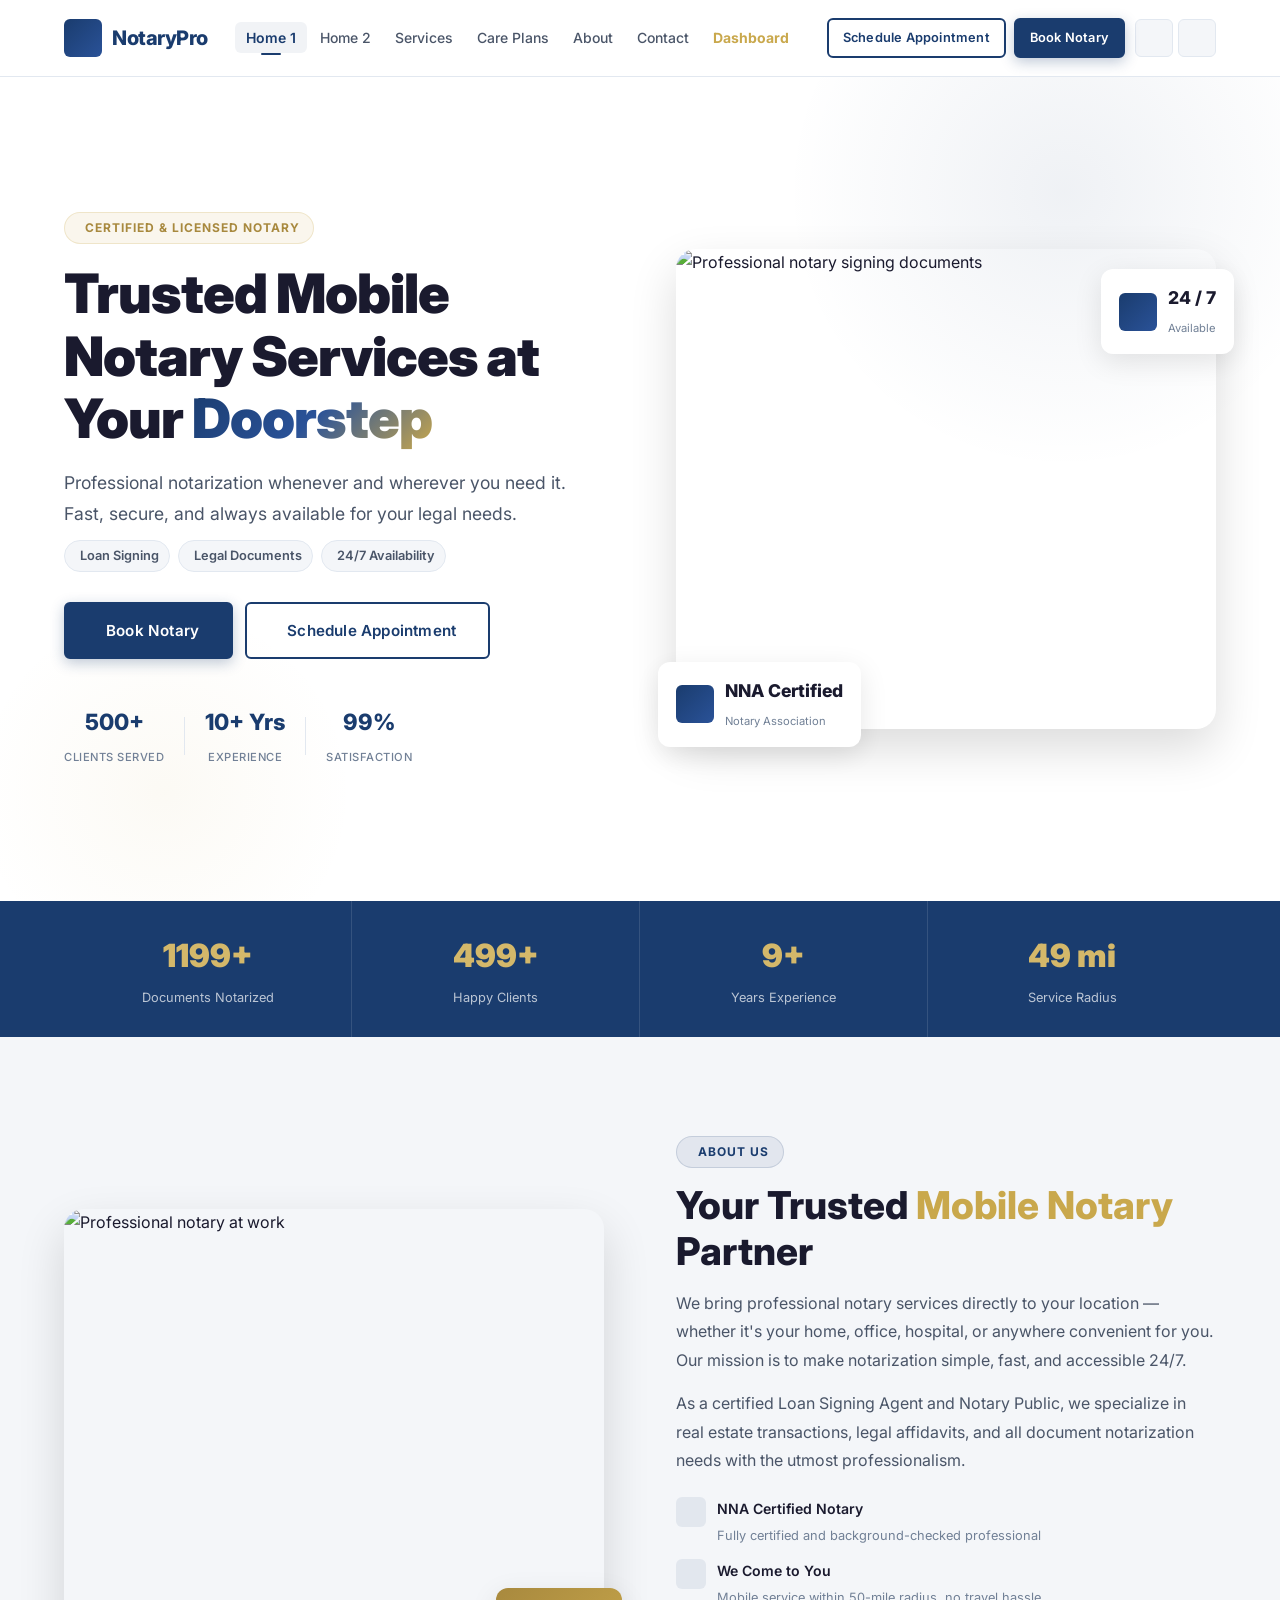
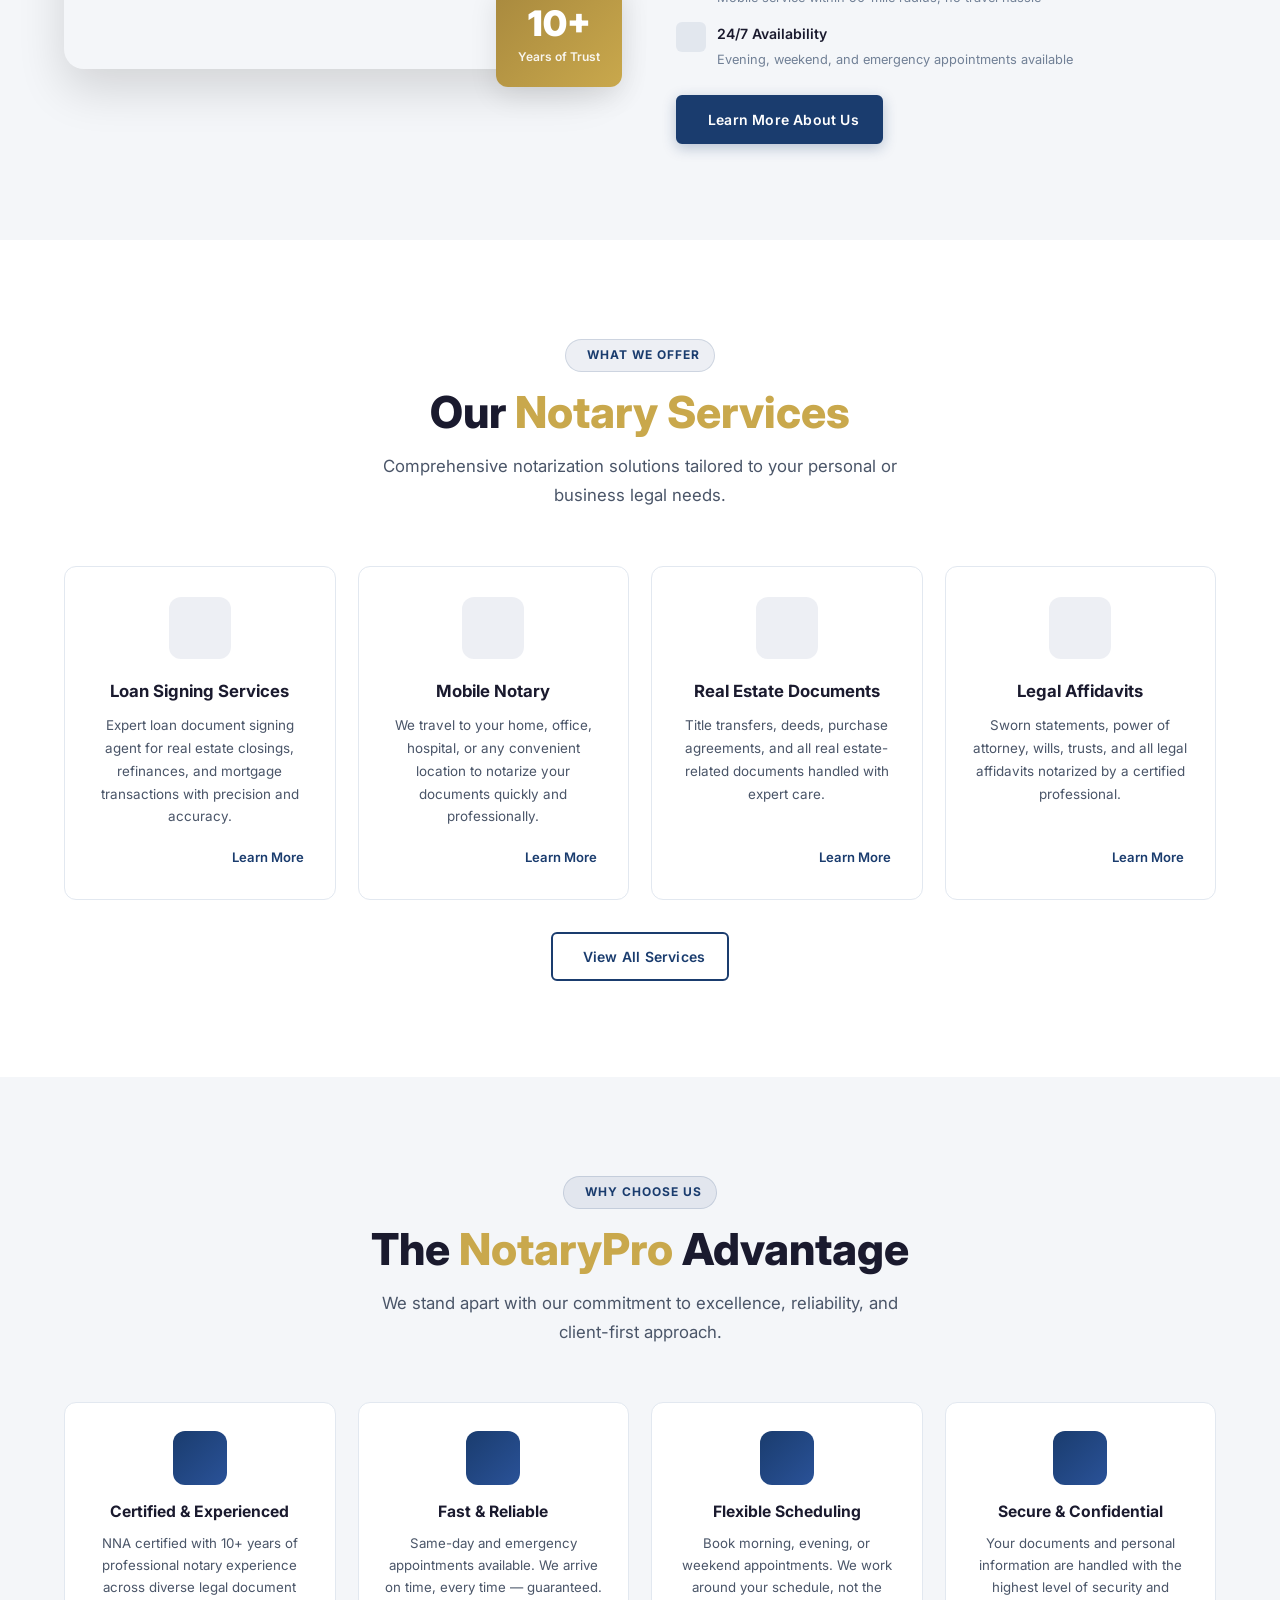
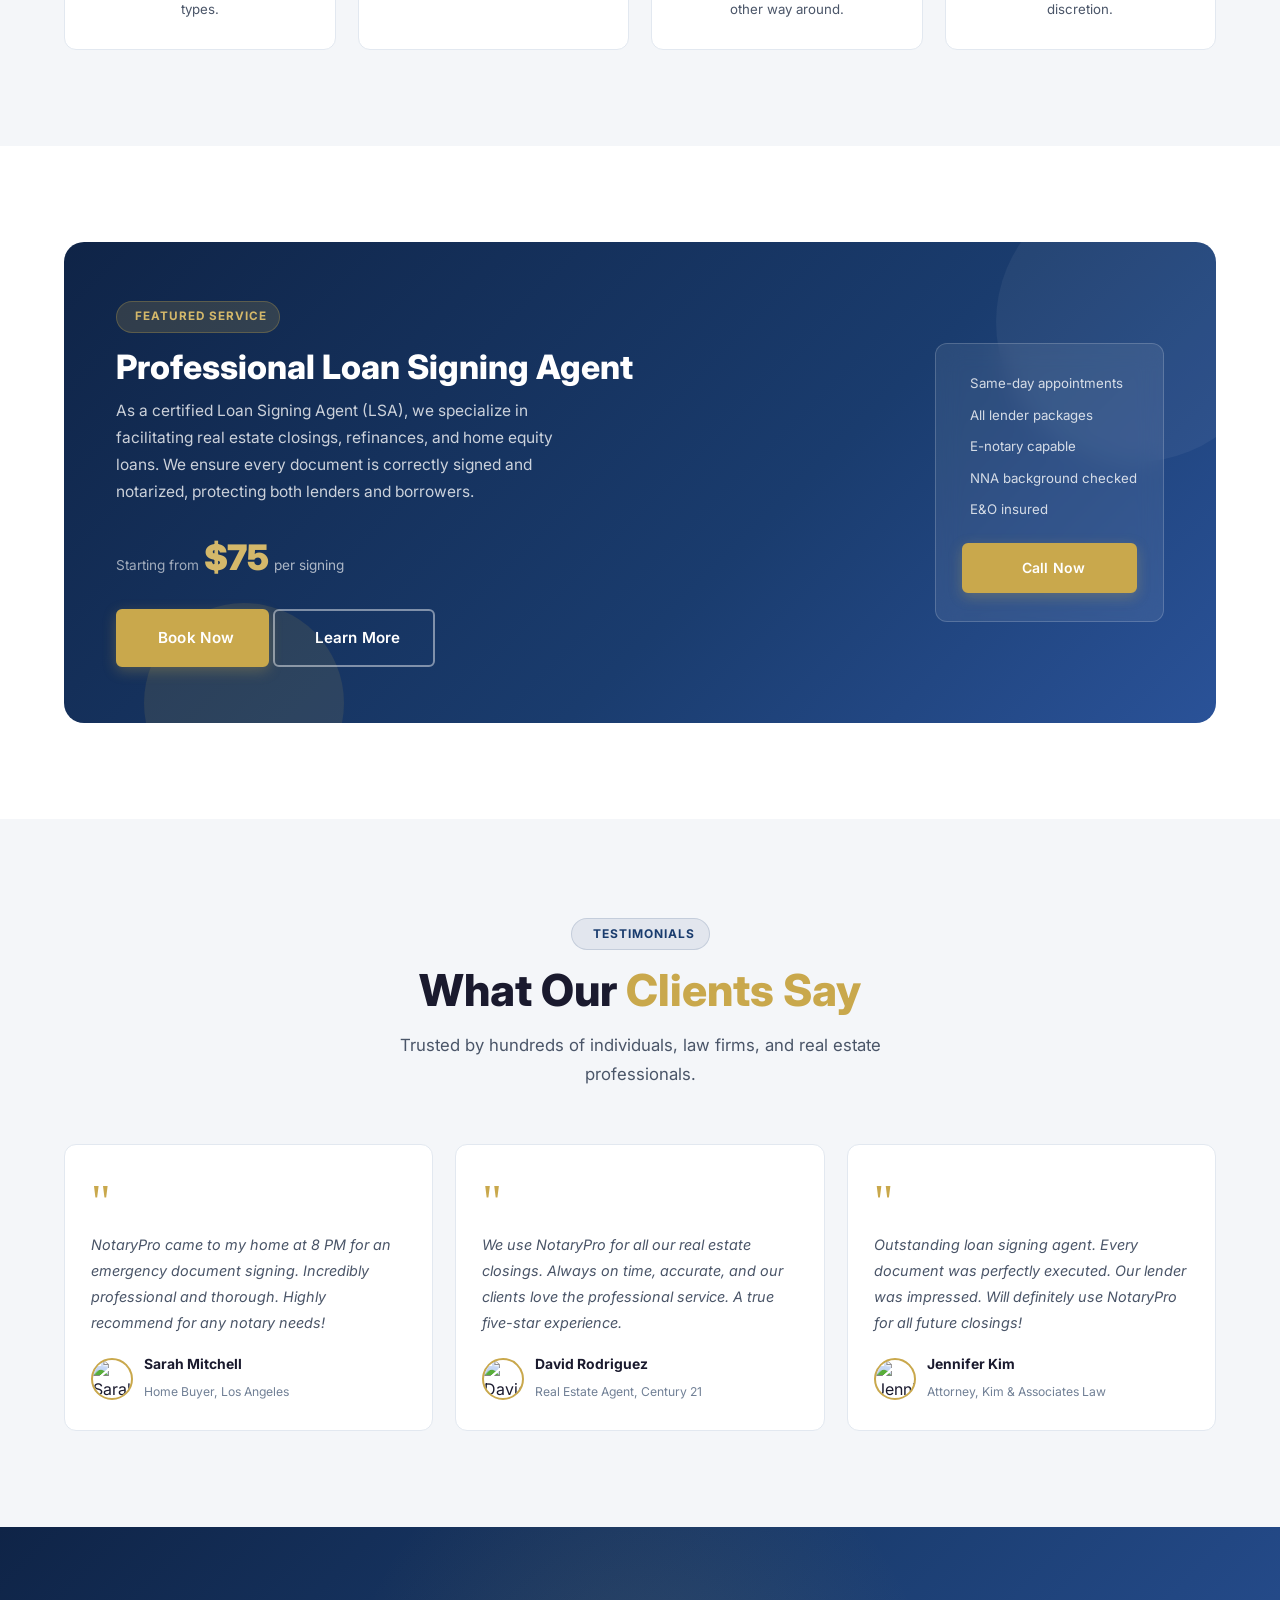
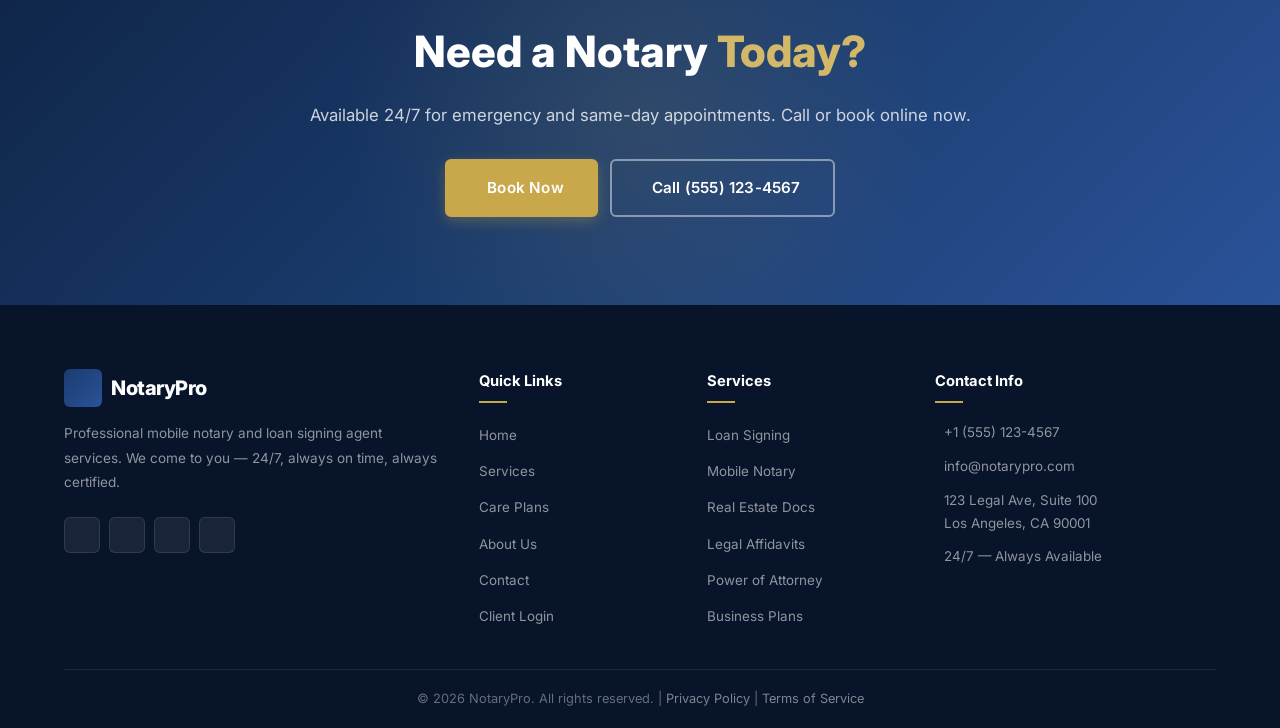
==== commit a6610dbd: "add the some chnage" ====
--- a/index.html
+++ b/index.html
@@ -6,6 +6,7 @@
   <title>NotaryPro — Trusted Mobile Notary Services</title>
   <meta name="description" content="Professional mobile notary and loan signing agent services. Available 24/7 at your doorstep. Certified, fast, and reliable." />
   <link rel="stylesheet" href="styles.css" />
+  <link rel="icon" href="data:image/svg+xml,<svg xmlns='http://www.w3.org/2000/svg' viewBox='0 0 24 24' fill='none' stroke='%234f46e5' stroke-width='2' stroke-linecap='round' stroke-linejoin='round'><path d='m16 16 3-8 3 8c-.87.65-1.92 1-3 1s-2.13-.35-3-1Z'/><path d='m2 16 3-8 3 8c-.87.65-1.92 1-3 1s-2.13-.35-3-1Z'/><path d='M7 21h10'/><path d='M12 3v18'/><path d='M3 7h2c2 0 4-1.34 4-4V3h8v.006A6.42 6.42 0 0 1 18.5 7H21'/></svg>" type="image/svg+xml">
   <script src="https://unpkg.com/lucide@latest/dist/umd/lucide.js" defer></script>
   <script src="main.js" defer></script>
 </head>
@@ -158,7 +159,7 @@
   <div class="container">
     <div class="about-grid">
       <div class="about-image-wrapper reveal-left">
-        <img src="https://images.unsplash.com/photo-1521791055366-0d553872952f?w=800&q=80" alt="Professional notary at work" loading="lazy" />
+        <img src="https://images.unsplash.com/photo-1554224155-8d04cb21cd6c?w=800&q=80" alt="Professional notary at work" loading="lazy" />
         <div class="about-exp-badge">
           <span class="years">10+</span>
           <span class="years-label">Years of Trust</span>
@@ -284,7 +285,7 @@
           <span class="price">$75</span>
           <span class="period">per signing</span>
         </div>
-        <div style="display:flex;gap:10px;flex-wrap:wrap;">
+        <div class="featured-service-ctas">
           <a href="contact.html" class="btn btn-accent btn-lg"><i data-lucide="calendar-check"></i> Book Now</a>
           <a href="services.html" class="btn btn-ghost btn-lg"><i data-lucide="info"></i> Learn More</a>
         </div>
@@ -419,7 +420,7 @@
     </div>
   </div>
   <div class="footer-bottom">
-    <p>© 2024 NotaryPro. All rights reserved. | <a href="#">Privacy Policy</a> | <a href="#">Terms of Service</a></p>
+    <p>© 2026 NotaryPro. All rights reserved. | <a href="#">Privacy Policy</a> | <a href="#">Terms of Service</a></p>
   </div>
 </footer>
 
--- a/styles.css
+++ b/styles.css
@@ -151,8 +151,32 @@
   font-size: 0.875rem; font-weight: 500; color: var(--text-secondary);
   transition: var(--transition-fast); white-space: nowrap;
 }
-.nav-links li a:hover, .nav-links li a.active { color: var(--primary); background: rgba(var(--primary-rgb),0.06); }
-[data-theme="dark"] .nav-links li a:hover, [data-theme="dark"] .nav-links li a.active { color: var(--accent-light); background: rgba(var(--accent-rgb),0.08); }
+.nav-links li a:hover, .nav-links li a.active { 
+  color: var(--primary); 
+  background: rgba(var(--primary-rgb),0.06); 
+  font-weight: 600;
+  position: relative;
+}
+.nav-links li a.active::after {
+  content: '';
+  position: absolute;
+  bottom: -2px;
+  left: 50%;
+  transform: translateX(-50%);
+  width: 20px;
+  height: 2px;
+  background: var(--primary);
+  border-radius: 1px;
+}
+[data-theme="dark"] .nav-links li a:hover, [data-theme="dark"] .nav-links li a.active { 
+  color: var(--accent-light); 
+  background: rgba(var(--accent-rgb),0.08); 
+  font-weight: 600;
+  position: relative;
+}
+[data-theme="dark"] .nav-links li a.active::after {
+  background: var(--accent-light);
+}
 .nav-links li:last-child a { color: var(--accent); font-weight: 700; }
 .nav-links li:last-child a:hover { background: rgba(var(--accent-rgb),0.1); }
 
@@ -207,7 +231,26 @@
   font-size: 0.92rem; font-weight: 500; color: var(--text-secondary); transition: var(--transition-fast);
 }
 .drawer-links li a:hover { background: var(--bg-secondary); color: var(--primary); padding-left: 28px; }
-[data-theme="dark"] .drawer-links li a:hover { color: var(--accent-light); }
+[data-theme="dark"] .drawer-links li a:hover, .drawer-links li a.active {
+  color: var(--accent-light);
+  background: rgba(var(--accent-rgb),0.1);
+  font-weight: 600;
+}
+.drawer-links li a.active {
+  background: rgba(var(--primary-rgb),0.15);
+  position: relative;
+}
+.drawer-links li a.active::before {
+  content: '';
+  position: absolute;
+  left: 0;
+  top: 50%;
+  transform: translateY(-50%);
+  width: 3px;
+  height: 16px;
+  background: var(--primary);
+  border-radius: 0 2px 2px 0;
+}
 .drawer-links li a svg { width: 17px; height: 17px; flex-shrink: 0; }
 .drawer-cta { padding: 18px 22px; border-top: 1px solid var(--border); display: flex; flex-direction: column; gap: 9px; }
 .drawer-toggles { display: flex; gap: 8px; padding: 10px 22px; }
@@ -236,6 +279,44 @@
 .btn-sm { padding: 7px 14px; font-size: 0.8rem; }
 .btn svg { width: 16px; height: 16px; flex-shrink: 0; }
 
+/* Responsive button alignment */
+@media (max-width: 768px) {
+  .btn {
+    justify-content: center;
+    text-align: center;
+  }
+  .cta-buttons {
+    flex-direction: column;
+    align-items: center;
+    gap: 12px;
+  }
+  .cta-buttons .btn {
+    width: 100%;
+  }
+  .featured-service-ctas {
+    align-items: center;
+  }
+  .featured-service-ctas .btn {
+    width: 100%;
+  }
+}
+
+@media (max-width: 480px) {
+  .btn {
+    width: 100%;
+    padding: 12px 20px;
+    font-size: 0.9rem;
+  }
+  .hero-ctas {
+    flex-direction: column;
+    align-items: center;
+    gap: 12px;
+  }
+  .hero-ctas .btn {
+    width: 100%;
+  }
+}
+
 /* ═══════════════════════════════════════════
    HERO (Home 1)
 ═══════════════════════════════════════════ */
@@ -333,6 +414,7 @@
   background: var(--bg-card); border: 1px solid var(--border); border-radius: var(--radius);
   padding: 30px 26px; text-align: center; transition: var(--transition);
   position: relative; overflow: hidden; cursor: pointer;
+  display: flex; flex-direction: column;
 }
 .service-card::before {
   content: ''; position: absolute; top: 0; left: 0; right: 0; height: 3px;
@@ -351,7 +433,7 @@
 .service-icon svg { width: 26px; height: 26px; }
 .service-card h3 { font-size: 1.05rem; font-weight: 700; margin-bottom: 9px; }
 .service-card p { font-size: 0.84rem; color: var(--text-secondary); line-height: 1.7; margin-bottom: 18px; }
-.service-link { display: inline-flex; align-items: center; gap: 5px; font-size: 0.82rem; font-weight: 600; color: var(--primary); }
+.service-link { display: inline-flex; align-items: center; gap: 5px; font-size: 0.82rem; font-weight: 600; color: var(--primary); margin-top: auto; align-self: flex-end; }
 [data-theme="dark"] .service-link { color: var(--accent-light); }
 .service-link svg { width: 13px; height: 13px; transition: transform 0.2s ease; }
 .service-card:hover .service-link svg { transform: translateX(4px); }
@@ -612,13 +694,27 @@
 .contact-info-item {
   display: flex; align-items: flex-start; gap: 16px; padding: 22px 0; border-bottom: 1px solid var(--border);
 }
+.contact-info-item {
+  display: flex; align-items: flex-start; gap: 16px; padding: 22px 0; border-bottom: 1px solid var(--border);
+}
+
+/* Responsive for contact page */
+@media (max-width: 768px) {
+  .contact-grid {
+    grid-template-columns: 1fr;
+    gap: 40px;
+    text-align: center;
+  }
+  .contact-info {
+    align-items: center;
+  }
+}
 .contact-info-item:first-child { padding-top: 0; }
 .contact-icon {
   width: 46px; height: 46px; background: rgba(var(--primary-rgb),0.08);
   border-radius: var(--radius); display: flex; align-items: center; justify-content: center;
   color: var(--primary); flex-shrink: 0;
 }
-[data-theme="dark"] .contact-icon { background: rgba(var(--accent-rgb),0.1); color: var(--accent-light); }
 .contact-icon svg { width: 20px; height: 20px; }
 .contact-info-item h4 { font-size: 0.88rem; font-weight: 700; margin-bottom: 4px; }
 .contact-info-item p, .contact-info-item a { font-size: 0.85rem; color: var(--text-secondary); line-height: 1.65; }
@@ -662,10 +758,18 @@
 ═══════════════════════════════════════════ */
 @media (max-width: 1024px) {
   .nav-ctas { display: none; }
-  .nav-links { gap: 0; }
+  .nav-links { gap: 0; flex: 0; }
   .nav-links li a { padding: 6px 9px; font-size: 0.82rem; }
+  .nav-container { gap: 12px; justify-content: space-between; }
+  .nav-logo { display: flex; align-items: center; }
+  .nav-logo a { height: 38px; }
+  .nav-actions { align-items: center; gap: 8px; }
+  .nav-toggles { align-items: center; display: flex; }
+  .hamburger { display: flex; align-self: center; margin: 0; }
   .featured-service { grid-template-columns: 1fr; }
   .featured-action { text-align: left; }
+  .featured-service-ctas { flex-direction: column; gap: 12px; }
+  .featured-service-ctas .btn { width: 100%; }
   .footer-grid { grid-template-columns: 1fr 1fr; }
 }
 @media (max-width: 768px) {
@@ -678,8 +782,14 @@
   .hero-ctas { justify-content: center; }
   .hero-trust { justify-content: center; }
   .hero-tags { justify-content: center; }
-  .hero-float-card { display: none; }
+  .hero-float-card { display: flex; position: static; margin-top: 20px; }
+  .hero-float-card.card-bottom, .hero-float-card.card-top { position: static; bottom: auto; left: auto; right: auto; margin: 10px; }
+  .hero-image-wrapper { margin-bottom: 20px; }
   .about-grid { grid-template-columns: 1fr; gap: 48px; }
+  .about-content { text-align: center; }
+  .about-content .btn { margin: 0 auto; }
+  .about-features { align-items: center; }
+  .about-feature { justify-content: center; }
   .about-exp-badge { bottom: 10px; right: 10px; }
   .process-grid { grid-template-columns: 1fr; }
   .process-grid::before { display: none; }
@@ -694,10 +804,11 @@
 }
 @media (max-width: 480px) {
   .hero-ctas { flex-direction: column; align-items: stretch; }
-  .cta-buttons { flex-direction: column; align-items: center; }
+  .cta-buttons { flex-direction: column; align-items: center; gap: 12px; }
+  .cta-buttons .btn { width: 100%; }
   .hero-ctas .btn { width: 100%; }
-  .plans-grid { grid-template-columns: 1fr; }
-  .testimonials-grid { grid-template-columns: 1fr; }
+  .testimonials-grid { grid-template-columns: 1fr 1fr; }
+  .testimonial-card:nth-child(3) { grid-column: 1 / -1; }
   .services-grid { grid-template-columns: 1fr; }
   .benefits-grid { grid-template-columns: 1fr 1fr; }
 }
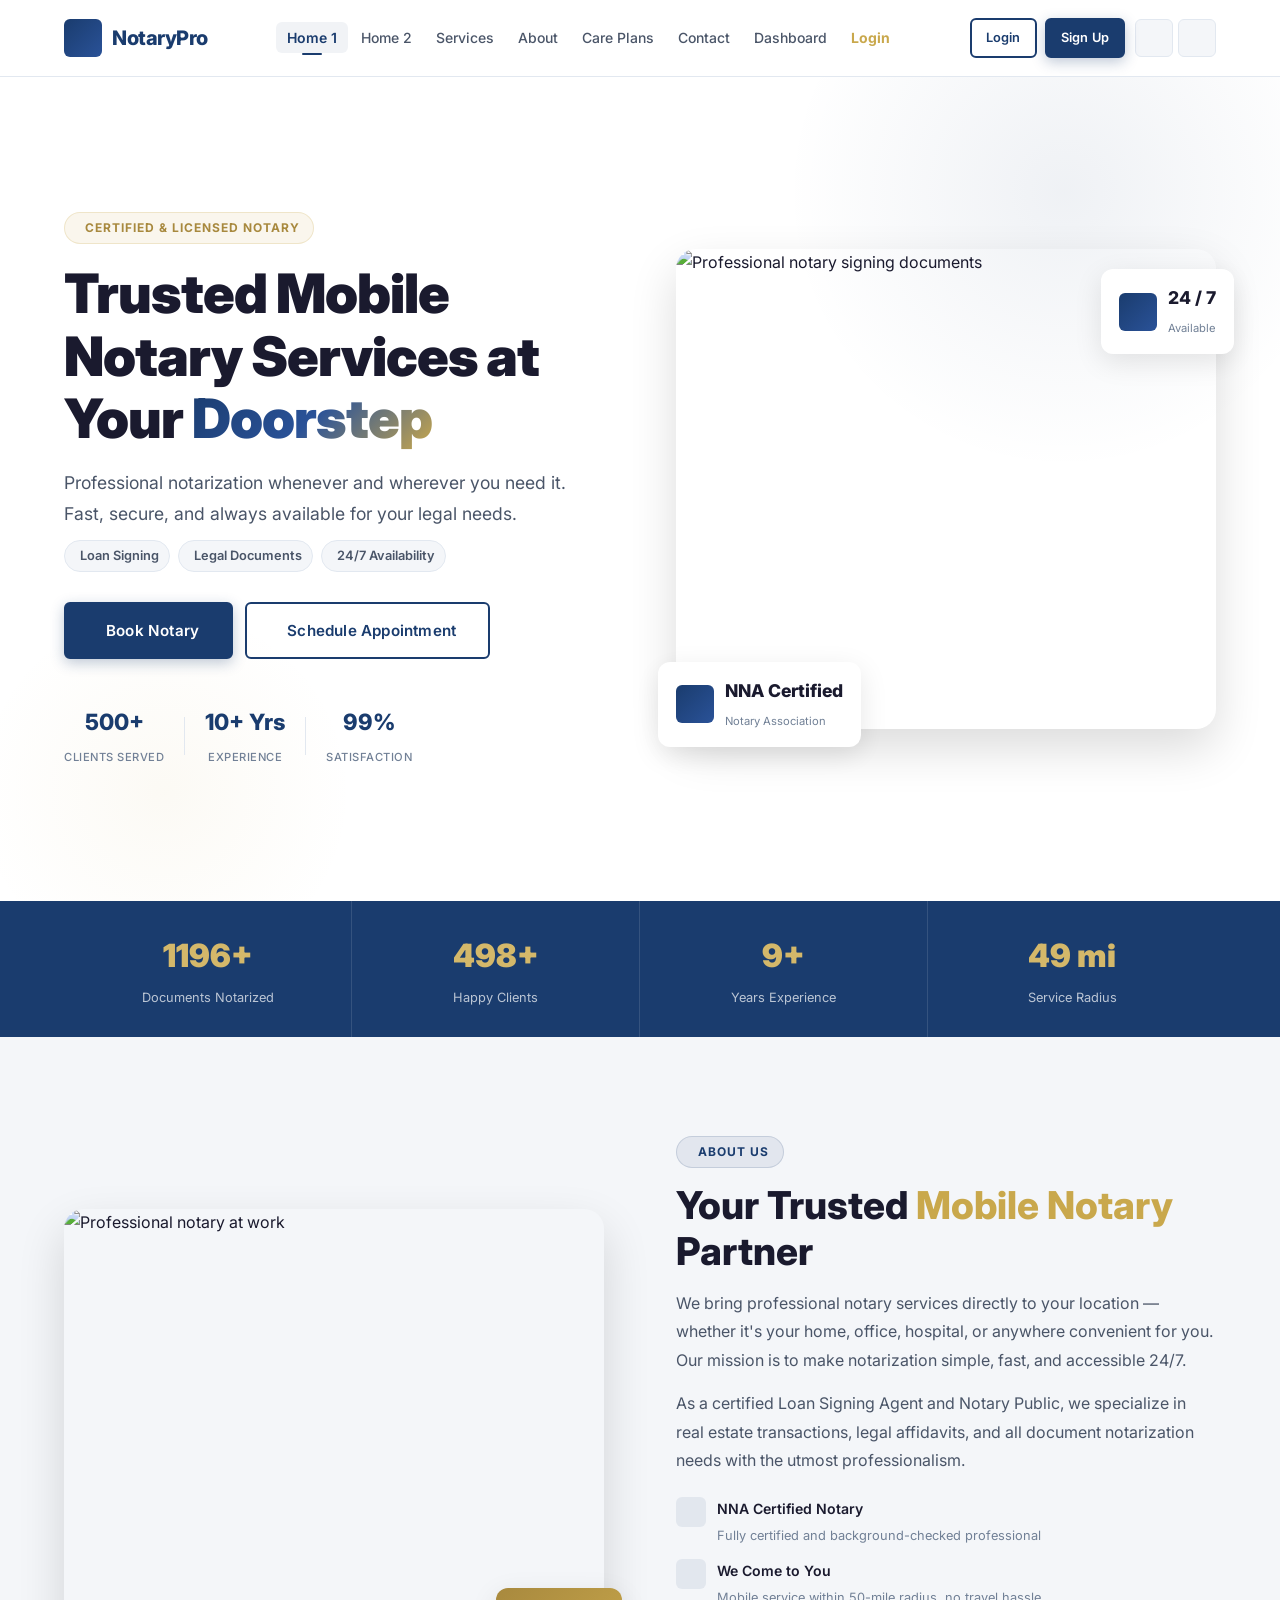
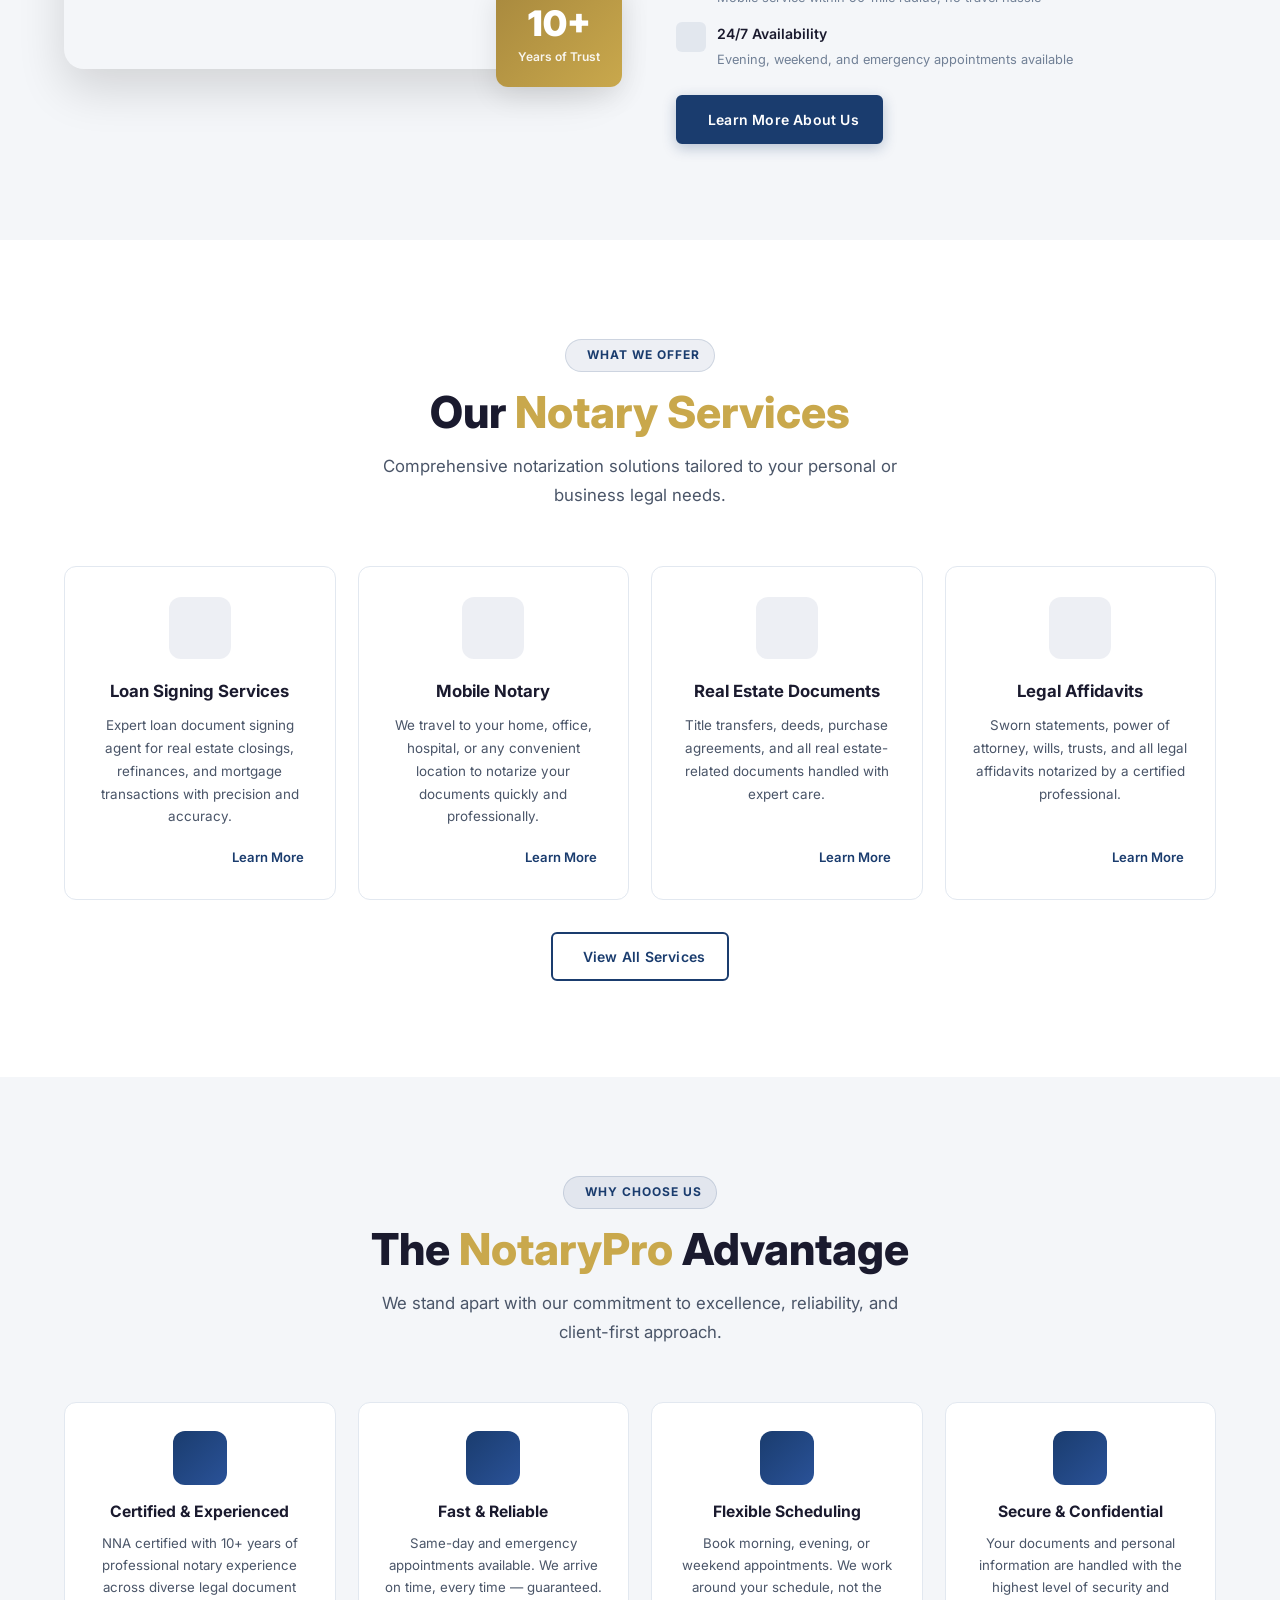
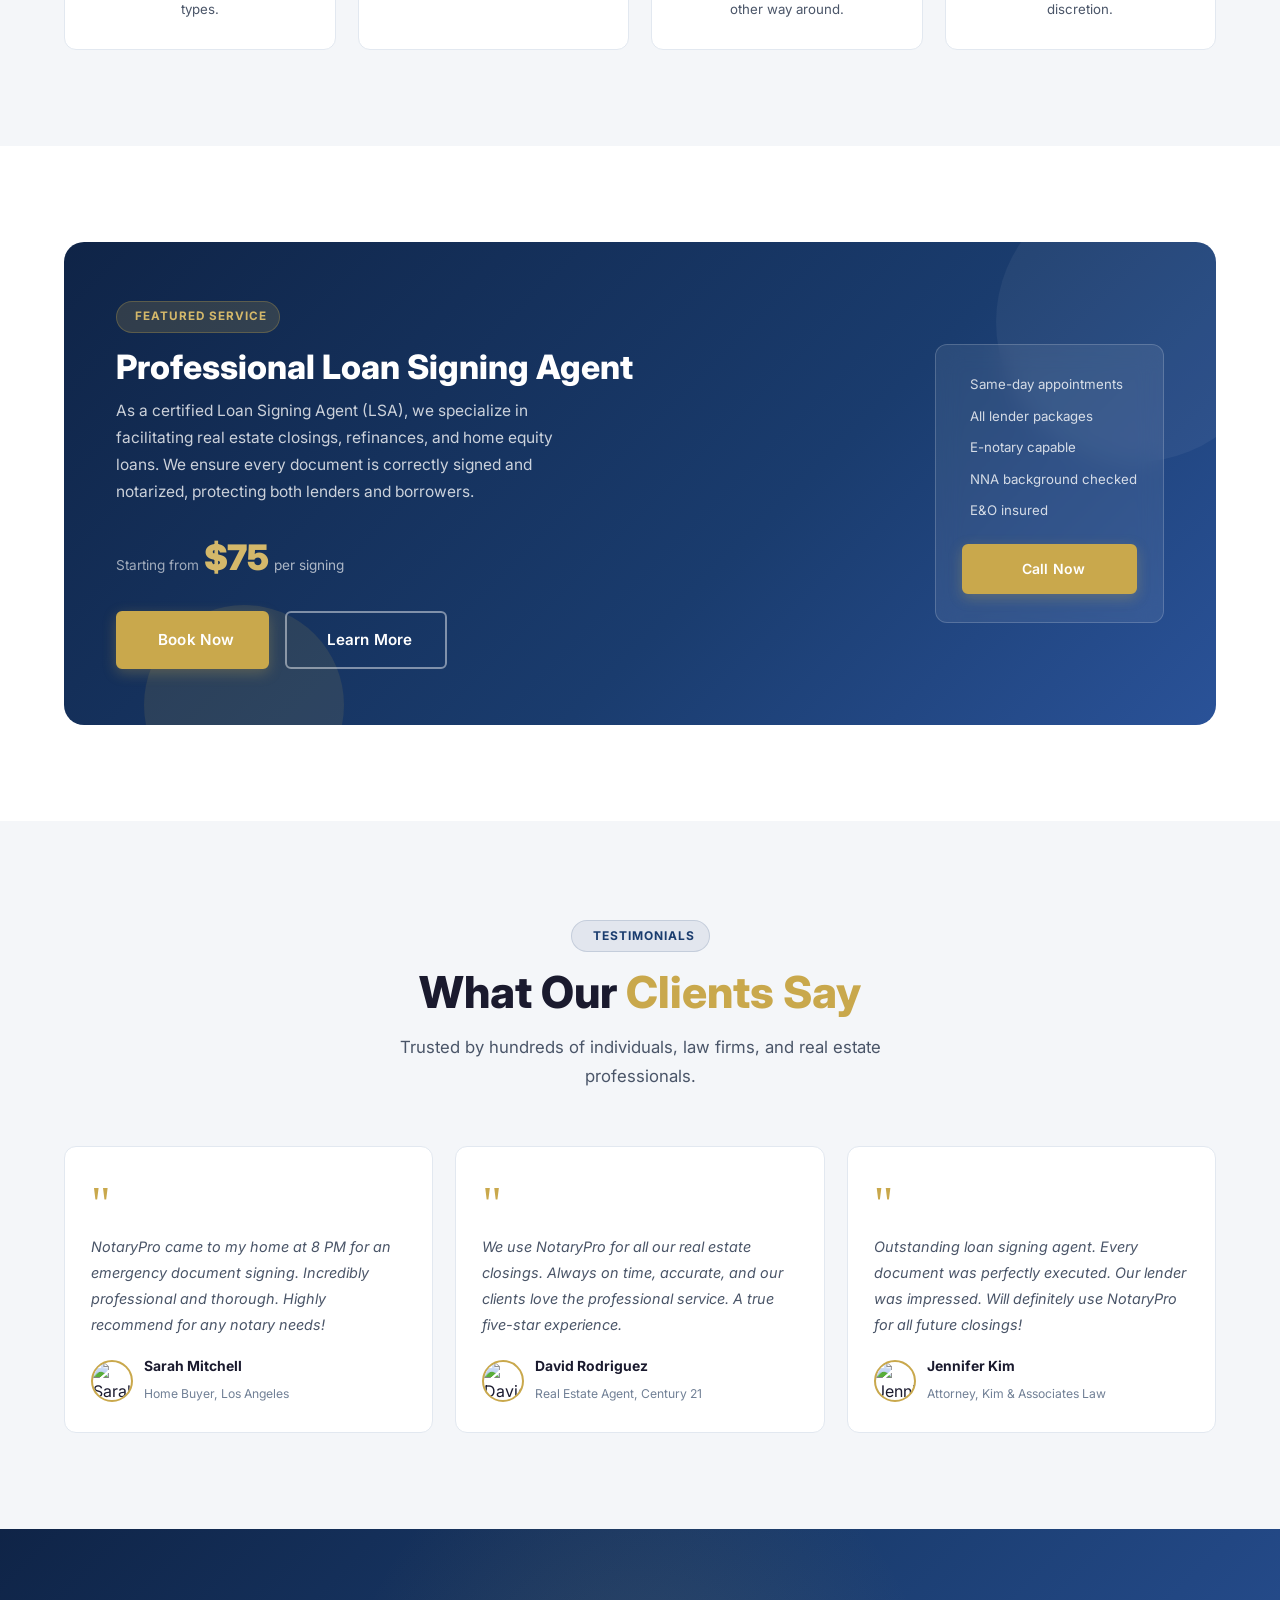
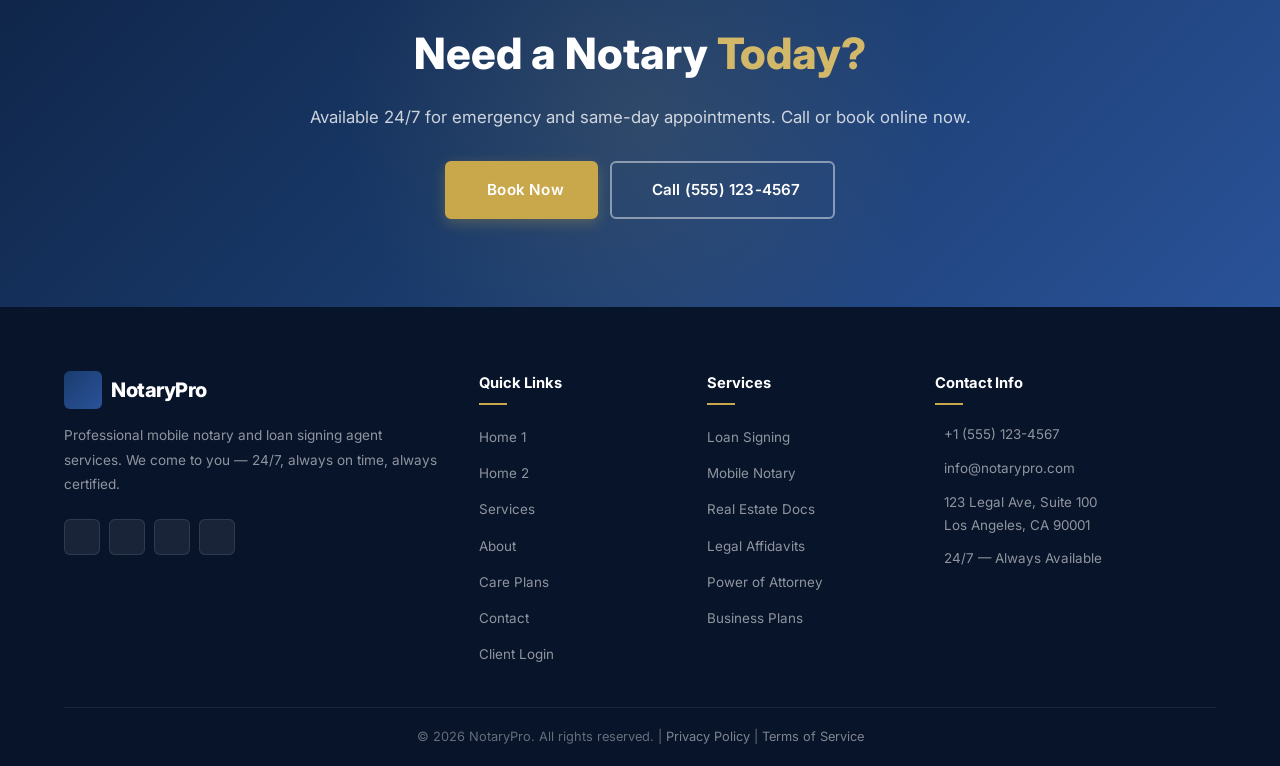
==== commit 60fa46be: "add the some chnage" ====
--- a/index.html
+++ b/index.html
@@ -25,15 +25,16 @@
       <li><a href="index.html" class="active">Home 1</a></li>
       <li><a href="home2.html">Home 2</a></li>
       <li><a href="services.html">Services</a></li>
+      <li><a href="about.html">About</a></li>
       <li><a href="care-plans.html">Care Plans</a></li>
-      <li><a href="about.html">About</a></li>
       <li><a href="contact.html">Contact</a></li>
       <li><a href="dashboard.html">Dashboard</a></li>
+      <li><a href="login.html">Login</a></li>
     </ul>
     <div class="nav-actions">
       <div class="nav-ctas">
-        <a href="contact.html" class="btn btn-secondary btn-sm">Schedule Appointment</a>
-        <a href="contact.html" class="btn btn-primary btn-sm">Book Notary</a>
+        <a href="login.html" class="btn btn-secondary btn-sm">Login</a>
+        <a href="register.html" class="btn btn-primary btn-sm">Sign Up</a>
       </div>
       <div class="nav-toggles">
         <button class="toggle-btn" id="theme-toggle" aria-label="Toggle theme"><i data-lucide="moon"></i></button>
@@ -54,18 +55,19 @@
       <li><a href="index.html"><i data-lucide="home"></i> Home 1</a></li>
       <li><a href="home2.html"><i data-lucide="sparkles"></i> Home 2</a></li>
       <li><a href="services.html"><i data-lucide="briefcase"></i> Services</a></li>
+      <li><a href="about.html"><i data-lucide="user"></i> About</a></li>
       <li><a href="care-plans.html"><i data-lucide="shield-check"></i> Care Plans</a></li>
-      <li><a href="about.html"><i data-lucide="user"></i> About</a></li>
       <li><a href="contact.html"><i data-lucide="phone"></i> Contact</a></li>
       <li><a href="dashboard.html"><i data-lucide="layout-dashboard"></i> Dashboard</a></li>
+      <li><a href="login.html"><i data-lucide="log-in"></i> Login</a></li>
     </ul>
     <div class="drawer-toggles">
       <button class="toggle-btn" id="theme-toggle-m" aria-label="Toggle theme"><i data-lucide="moon"></i></button>
       <button class="toggle-btn" id="rtl-toggle-m" aria-label="Toggle RTL"><i data-lucide="languages"></i></button>
     </div>
     <div class="drawer-cta">
-      <a href="contact.html" class="btn btn-primary btn-full">Book Notary</a>
-      <a href="contact.html" class="btn btn-secondary btn-full">Schedule Appointment</a>
+      <a href="register.html" class="btn btn-primary btn-full">Sign Up</a>
+      <a href="login.html" class="btn btn-secondary btn-full">Login</a>
     </div>
   </div>
   <div class="drawer-overlay" id="drawer-overlay"></div>
@@ -87,8 +89,8 @@
           <span class="hero-tag"><i data-lucide="check-circle"></i> 24/7 Availability</span>
         </div>
         <div class="hero-ctas animate-fadeup" style="animation-delay:0.3s">
-          <a href="contact.html" class="btn btn-primary btn-lg"><i data-lucide="calendar-check"></i> Book Notary</a>
-          <a href="contact.html" class="btn btn-secondary btn-lg"><i data-lucide="clock"></i> Schedule Appointment</a>
+          <a href="index.html" class="btn btn-primary btn-lg"><i data-lucide="calendar-check"></i> Book Notary</a>
+          <a href="index.html" class="btn btn-secondary btn-lg"><i data-lucide="clock"></i> Schedule Appointment</a>
         </div>
         <div class="hero-trust animate-fadeup" style="animation-delay:0.4s">
           <div class="trust-item">
@@ -391,10 +393,11 @@
       <div class="footer-col">
         <h4>Quick Links</h4>
         <ul>
-          <li><a href="index.html">Home</a></li>
+          <li><a href="index.html">Home 1</a></li>
+          <li><a href="home2.html">Home 2</a></li>
           <li><a href="services.html">Services</a></li>
+          <li><a href="about.html">About</a></li>
           <li><a href="care-plans.html">Care Plans</a></li>
-          <li><a href="about.html">About Us</a></li>
           <li><a href="contact.html">Contact</a></li>
           <li><a href="login.html">Client Login</a></li>
         </ul>
--- a/styles.css
+++ b/styles.css
@@ -146,6 +146,9 @@
 [data-theme="dark"] .logo-text { color: var(--accent-light); }
 
 .nav-links { display: flex; align-items: center; gap: 2px; flex: 1; justify-content: center; }
+@media (max-width: 1024px) {
+  .nav-links { display: none; }
+}
 .nav-links li a {
   padding: 7px 11px; border-radius: var(--radius-sm);
   font-size: 0.875rem; font-weight: 500; color: var(--text-secondary);
@@ -182,6 +185,9 @@
 
 .nav-actions { display: flex; align-items: center; gap: 10px; flex-shrink: 0; }
 .nav-ctas { display: flex; align-items: center; gap: 8px; }
+@media (max-width: 1024px) {
+  .nav-ctas { display: none; }
+}
 .nav-toggles { display: flex; align-items: center; gap: 5px; }
 .toggle-btn {
   width: 38px; height: 38px; display: flex; align-items: center; justify-content: center;
@@ -198,6 +204,9 @@
   width: 38px; height: 38px; align-items: center; justify-content: center;
   border-radius: var(--radius-sm); background: var(--bg-secondary);
   border: 1px solid var(--border); cursor: pointer;
+}
+@media (max-width: 1024px) {
+  .hamburger { display: flex; }
 }
 .hamburger span { display: block; width: 19px; height: 2px; background: var(--text); border-radius: 2px; transition: var(--transition-fast); }
 .hamburger.open span:nth-child(1) { transform: translateY(7px) rotate(45deg); }
@@ -294,7 +303,9 @@
     width: 100%;
   }
   .featured-service-ctas {
-    align-items: center;
+    flex-direction: column;
+    align-items: stretch;
+    gap: 12px;
   }
   .featured-service-ctas .btn {
     width: 100%;
@@ -487,6 +498,7 @@
 .featured-price .from { color: rgba(255,255,255,0.6); font-size: 0.85rem; }
 .featured-price .price { font-size: 2.2rem; font-weight: 900; color: var(--accent-light); }
 .featured-price .period { color: rgba(255,255,255,0.65); font-size: 0.85rem; }
+.featured-service-ctas { display: flex; gap: 16px; margin-top: 24px; position: relative; z-index: 1; min-height: fit-content; }
 .featured-action { position: relative; z-index: 1; text-align: center; }
 .featured-price-card {
   background: rgba(255,255,255,0.08); backdrop-filter: blur(12px);
@@ -503,12 +515,13 @@
 .testimonial-card {
   background: var(--bg-card); border: 1px solid var(--border); border-radius: var(--radius);
   padding: 26px; transition: var(--transition); position: relative;
+  display: flex; flex-direction: column; height: 100%;
 }
 .testimonial-card:hover { transform: translateY(-4px); box-shadow: var(--shadow-md); }
 .testimonial-stars { display: flex; gap: 2px; margin-bottom: 12px; }
 .testimonial-stars svg { width: 15px; height: 15px; fill: var(--accent); color: var(--accent); }
 .testimonial-quote-mark { font-size: 3rem; color: var(--accent); line-height: 0.8; margin-bottom: 10px; font-family: Georgia, serif; }
-.testimonial-text { font-size: 0.9rem; color: var(--text-secondary); line-height: 1.8; margin-bottom: 18px; font-style: italic; }
+.testimonial-text { font-size: 0.9rem; color: var(--text-secondary); line-height: 1.8; margin-bottom: 18px; font-style: italic; flex-grow: 1; }
 .testimonial-author { display: flex; align-items: center; gap: 11px; }
 .testimonial-avatar { width: 42px; height: 42px; border-radius: 50%; object-fit: cover; border: 2px solid var(--accent); }
 .testimonial-author strong { display: block; font-size: 0.87rem; font-weight: 700; }
@@ -545,7 +558,16 @@
   color: rgba(255,255,255,0.65); transition: var(--transition-fast);
 }
 .social-links a:hover { background: var(--accent); border-color: var(--accent); color: white; }
-.social-links a svg { width: 15px; height: 15px; }
+.social-links a svg { 
+  width: 18px; 
+  height: 18px; 
+  stroke: currentColor;
+  fill: none;
+  stroke-width: 2.25px;
+  stroke-linecap: round;
+  stroke-linejoin: round;
+  display: block;
+}
 .footer-col h4 { color: white; font-size: 0.92rem; font-weight: 700; margin-bottom: 18px; padding-bottom: 9px; position: relative; }
 .footer-col h4::after { content: ''; position: absolute; bottom: 0; left: 0; width: 28px; height: 2px; background: var(--accent); }
 [dir="rtl"] .footer-col h4::after { left: auto; right: 0; }
@@ -758,24 +780,28 @@
 ═══════════════════════════════════════════ */
 @media (max-width: 1024px) {
   .nav-ctas { display: none; }
-  .nav-links { gap: 0; flex: 0; }
-  .nav-links li a { padding: 6px 9px; font-size: 0.82rem; }
-  .nav-container { gap: 12px; justify-content: space-between; }
+  .nav-container { gap: 12px; }
   .nav-logo { display: flex; align-items: center; }
   .nav-logo a { height: 38px; }
-  .nav-actions { align-items: center; gap: 8px; }
+  .nav-actions { align-items: center; display: flex; gap: 8px; margin-left: auto; }
   .nav-toggles { align-items: center; display: flex; }
   .hamburger { display: flex; align-self: center; margin: 0; }
   .featured-service { grid-template-columns: 1fr; }
   .featured-action { text-align: left; }
   .featured-service-ctas { flex-direction: column; gap: 12px; }
   .featured-service-ctas .btn { width: 100%; }
-  .footer-grid { grid-template-columns: 1fr 1fr; }
+  .footer-grid { grid-template-columns: 1fr 1fr; text-align: center; }
+  .footer-brand .footer-logo { justify-content: center; }
+  .social-links { justify-content: center; }
+  .footer-col h4::after { left: 50%; transform: translateX(-50%); }
+  .footer-contact-item { justify-content: center; }
+  .testimonials-grid { grid-template-columns: 1fr 1fr; }
+  .testimonial-card:nth-child(3) { grid-column: span 2; max-width: 800px; margin: 0 auto; text-align: center; }
+  .testimonial-card:nth-child(3) .testimonial-stars, .testimonial-card:nth-child(3) .testimonial-author { justify-content: center; }
 }
 @media (max-width: 768px) {
   :root { --header-h: 64px; }
   .nav-links { display: none; }
-  .hamburger { display: flex; }
   .hero-grid { grid-template-columns: 1fr; gap: 40px; text-align: center; }
   .hero-content { order: 1; }
   .hero-image { order: 2; }
@@ -807,8 +833,9 @@
   .cta-buttons { flex-direction: column; align-items: center; gap: 12px; }
   .cta-buttons .btn { width: 100%; }
   .hero-ctas .btn { width: 100%; }
-  .testimonials-grid { grid-template-columns: 1fr 1fr; }
-  .testimonial-card:nth-child(3) { grid-column: 1 / -1; }
+  .testimonials-grid { grid-template-columns: 1fr; }
+  .testimonial-card:nth-child(3) { grid-column: auto; max-width: none; margin: 0; text-align: left; }
+  .testimonial-card:nth-child(3) .testimonial-stars, .testimonial-card:nth-child(3) .testimonial-author { justify-content: flex-start; }
   .services-grid { grid-template-columns: 1fr; }
   .benefits-grid { grid-template-columns: 1fr 1fr; }
 }
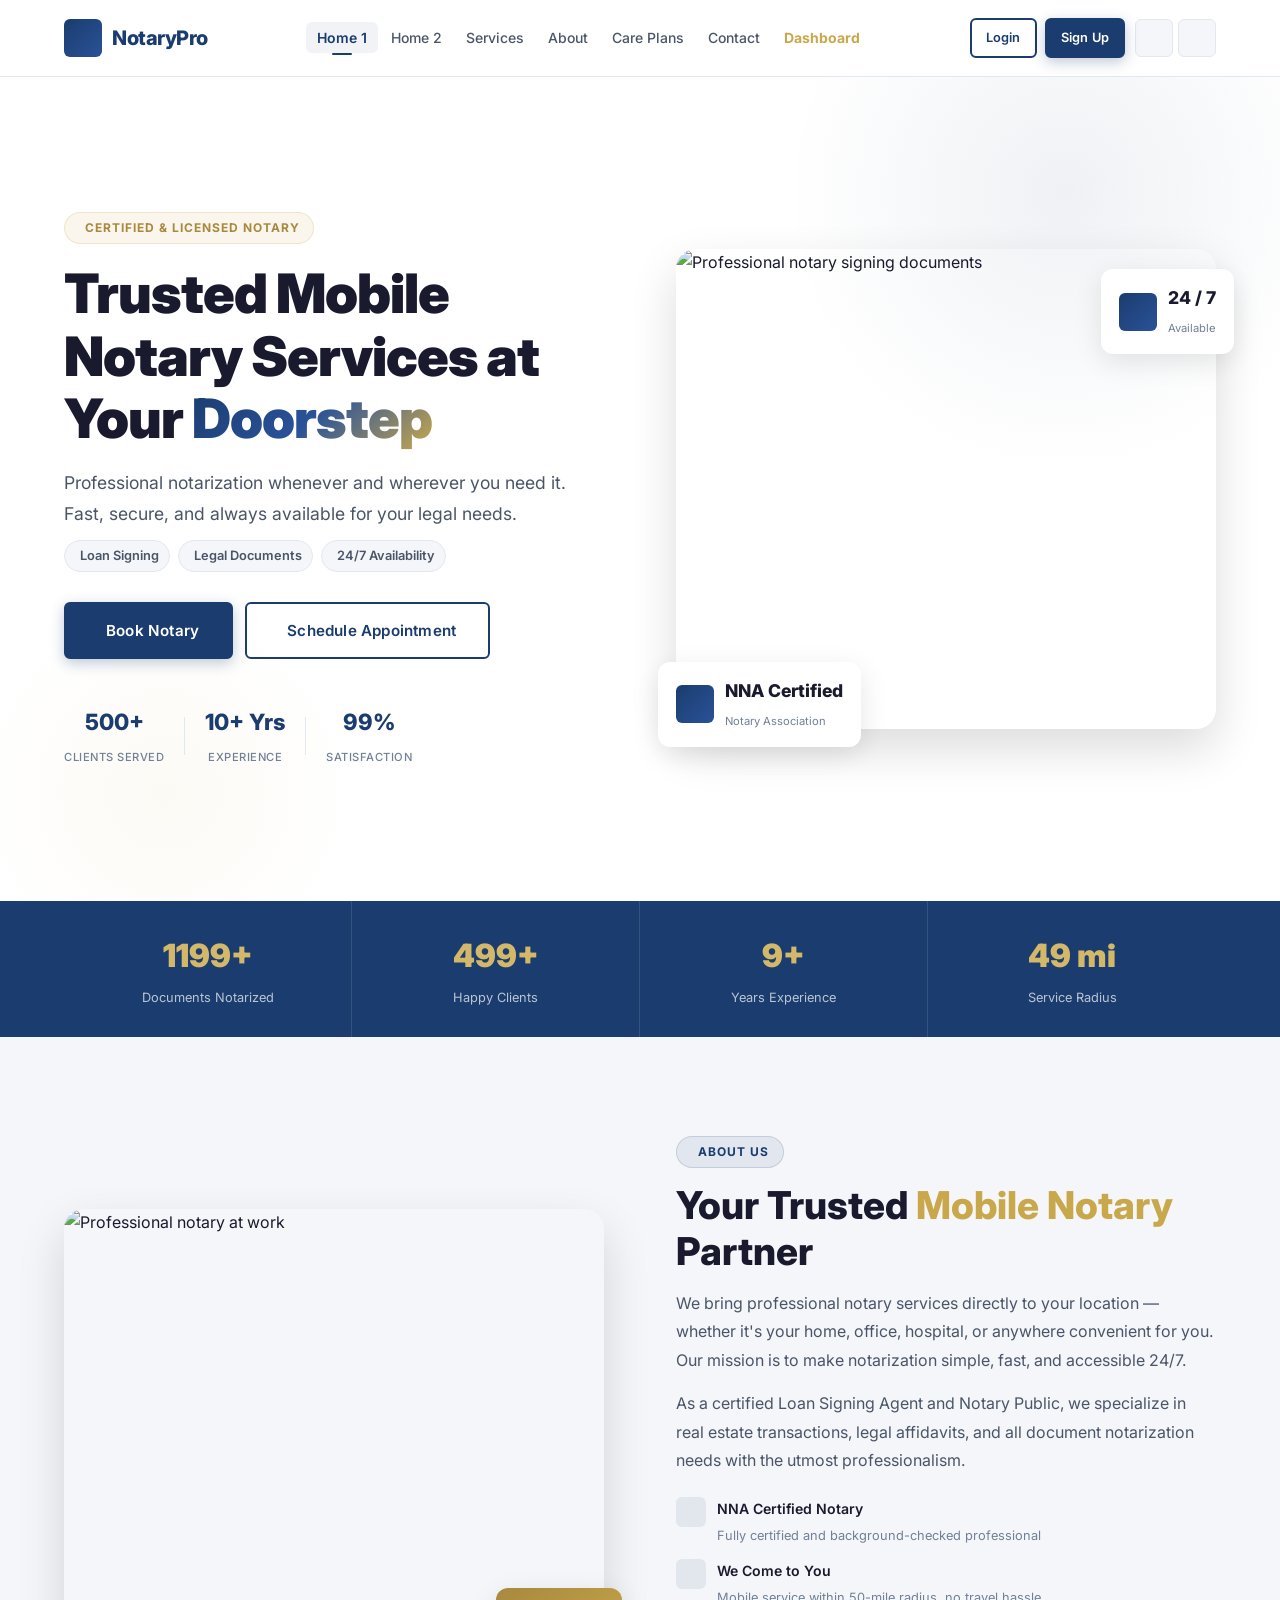
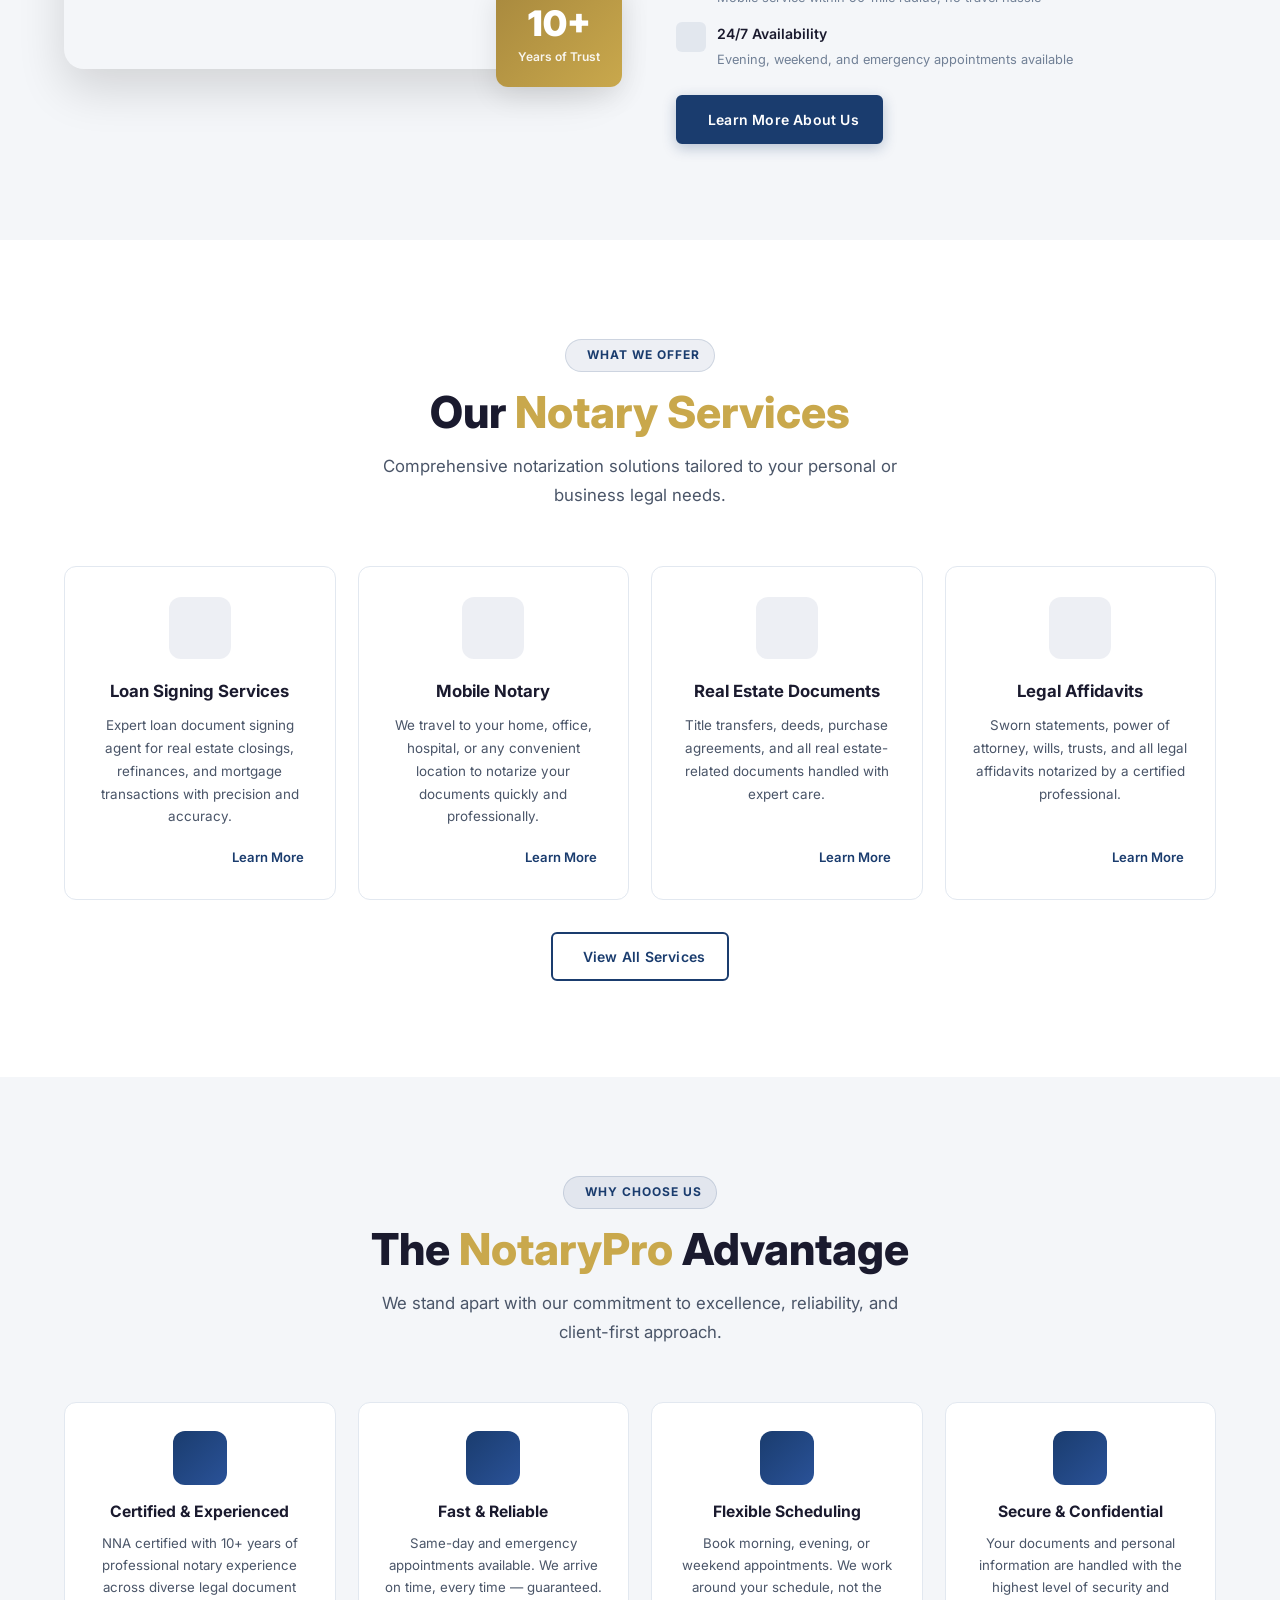
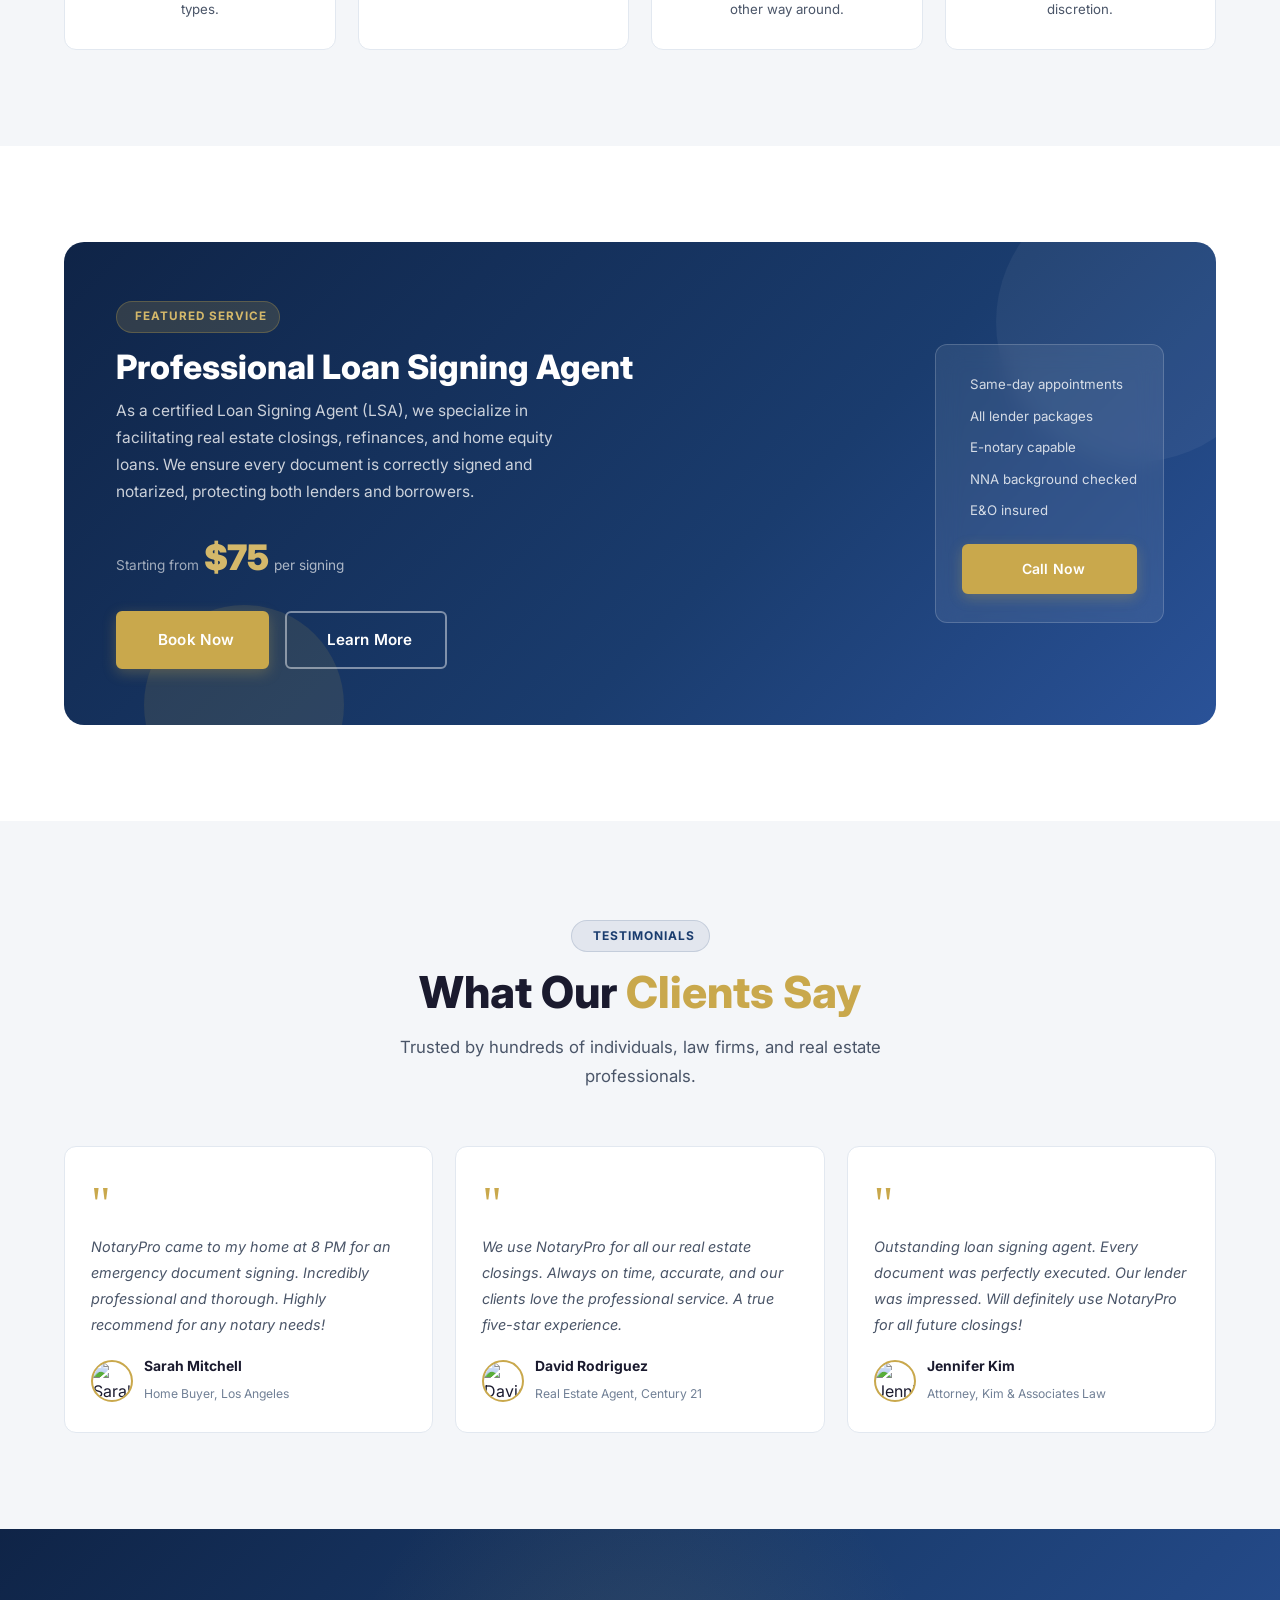
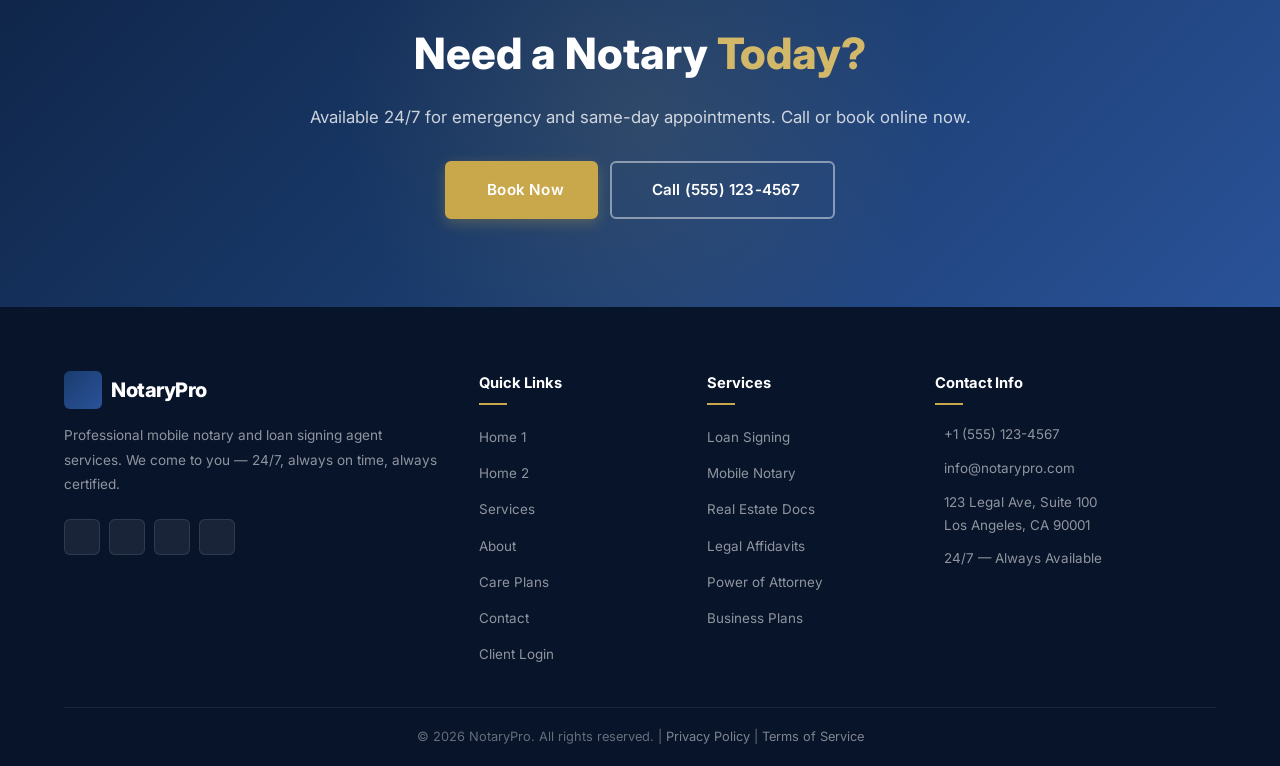
==== commit 9b195a57: "add the css" ====
--- a/index.html
+++ b/index.html
@@ -29,7 +29,7 @@
       <li><a href="care-plans.html">Care Plans</a></li>
       <li><a href="contact.html">Contact</a></li>
       <li><a href="dashboard.html">Dashboard</a></li>
-      <li><a href="login.html">Login</a></li>
+
     </ul>
     <div class="nav-actions">
       <div class="nav-ctas">
@@ -59,7 +59,7 @@
       <li><a href="care-plans.html"><i data-lucide="shield-check"></i> Care Plans</a></li>
       <li><a href="contact.html"><i data-lucide="phone"></i> Contact</a></li>
       <li><a href="dashboard.html"><i data-lucide="layout-dashboard"></i> Dashboard</a></li>
-      <li><a href="login.html"><i data-lucide="log-in"></i> Login</a></li>
+
     </ul>
     <div class="drawer-toggles">
       <button class="toggle-btn" id="theme-toggle-m" aria-label="Toggle theme"><i data-lucide="moon"></i></button>
--- a/styles.css
+++ b/styles.css
@@ -312,19 +312,25 @@
   }
 }
 
+@media (max-width: 768px) {
+  .hero-ctas {
+    flex-direction: column;
+    align-items: center;
+    gap: 12px;
+    max-width: 440px;
+    margin: 0 auto;
+  }
+  .hero-ctas .btn {
+    width: 100%;
+    justify-content: center;
+  }
+}
+
 @media (max-width: 480px) {
   .btn {
     width: 100%;
     padding: 12px 20px;
     font-size: 0.9rem;
-  }
-  .hero-ctas {
-    flex-direction: column;
-    align-items: center;
-    gap: 12px;
-  }
-  .hero-ctas .btn {
-    width: 100%;
   }
 }
 
@@ -798,16 +804,19 @@
   .testimonials-grid { grid-template-columns: 1fr 1fr; }
   .testimonial-card:nth-child(3) { grid-column: span 2; max-width: 800px; margin: 0 auto; text-align: center; }
   .testimonial-card:nth-child(3) .testimonial-stars, .testimonial-card:nth-child(3) .testimonial-author { justify-content: center; }
+
+  /* Hero Section Reset for Tablet */
+  .hero-grid { grid-template-columns: 1fr; gap: 40px; text-align: center; }
+  .hero-content { order: 1; display: flex; flex-direction: column; align-items: center; }
+  .hero-image { order: 2; }
+  .hero-ctas { display: flex; flex-direction: row; justify-content: center; gap: 16px; flex-wrap: wrap; margin-bottom: 44px; }
+  .hero-ctas .btn { flex: 1; max-width: 220px; min-width: 200px; justify-content: center; }
+  .hero-trust { justify-content: center; }
+  .hero-tags { justify-content: center; }
 }
 @media (max-width: 768px) {
   :root { --header-h: 64px; }
   .nav-links { display: none; }
-  .hero-grid { grid-template-columns: 1fr; gap: 40px; text-align: center; }
-  .hero-content { order: 1; }
-  .hero-image { order: 2; }
-  .hero-ctas { justify-content: center; }
-  .hero-trust { justify-content: center; }
-  .hero-tags { justify-content: center; }
   .hero-float-card { display: flex; position: static; margin-top: 20px; }
   .hero-float-card.card-bottom, .hero-float-card.card-top { position: static; bottom: auto; left: auto; right: auto; margin: 10px; }
   .hero-image-wrapper { margin-bottom: 20px; }
@@ -838,6 +847,10 @@
   .testimonial-card:nth-child(3) .testimonial-stars, .testimonial-card:nth-child(3) .testimonial-author { justify-content: flex-start; }
   .services-grid { grid-template-columns: 1fr; }
   .benefits-grid { grid-template-columns: 1fr 1fr; }
+  .hero-trust { gap: 12px; }
+  .trust-item .number { font-size: 1.1rem; white-space: nowrap; }
+  .trust-item .label { font-size: 0.65rem; }
+  .trust-divider { height: 28px; }
 }
 
 /* ═══════════════════════════════════════════
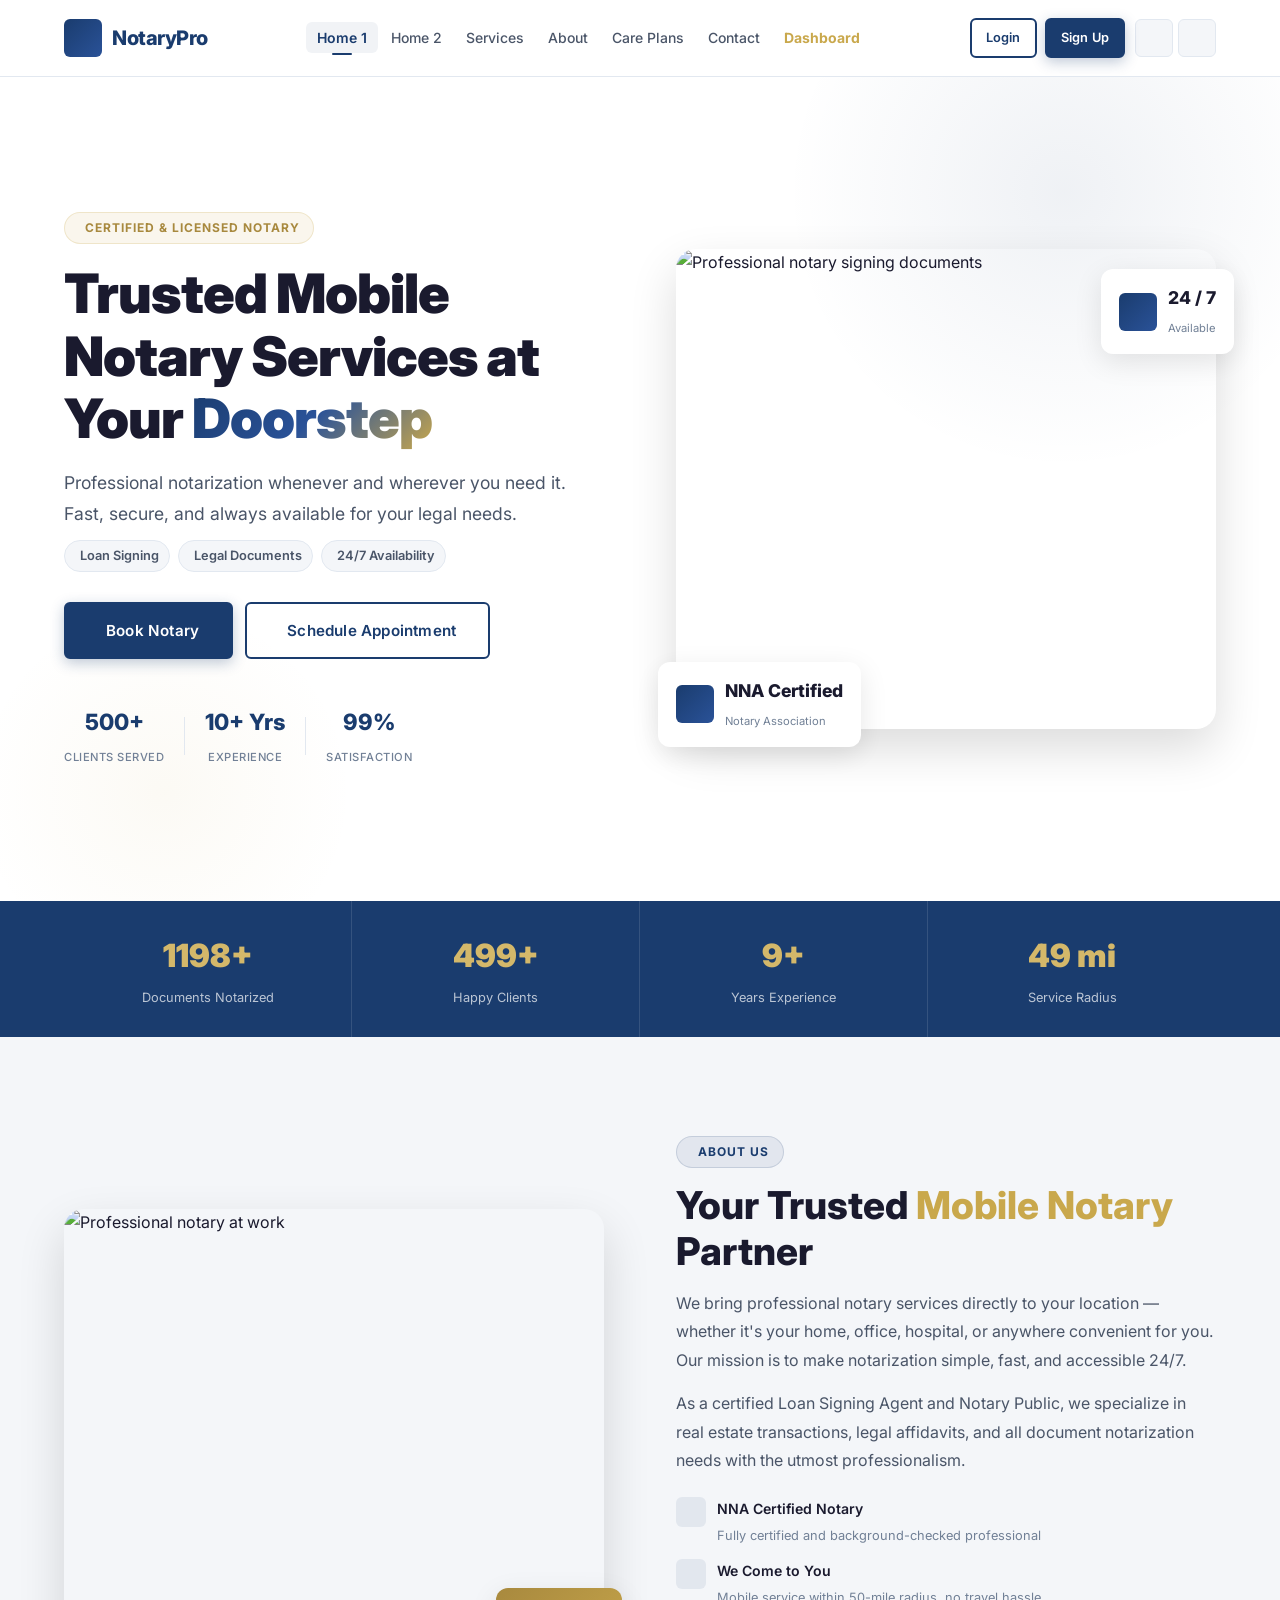
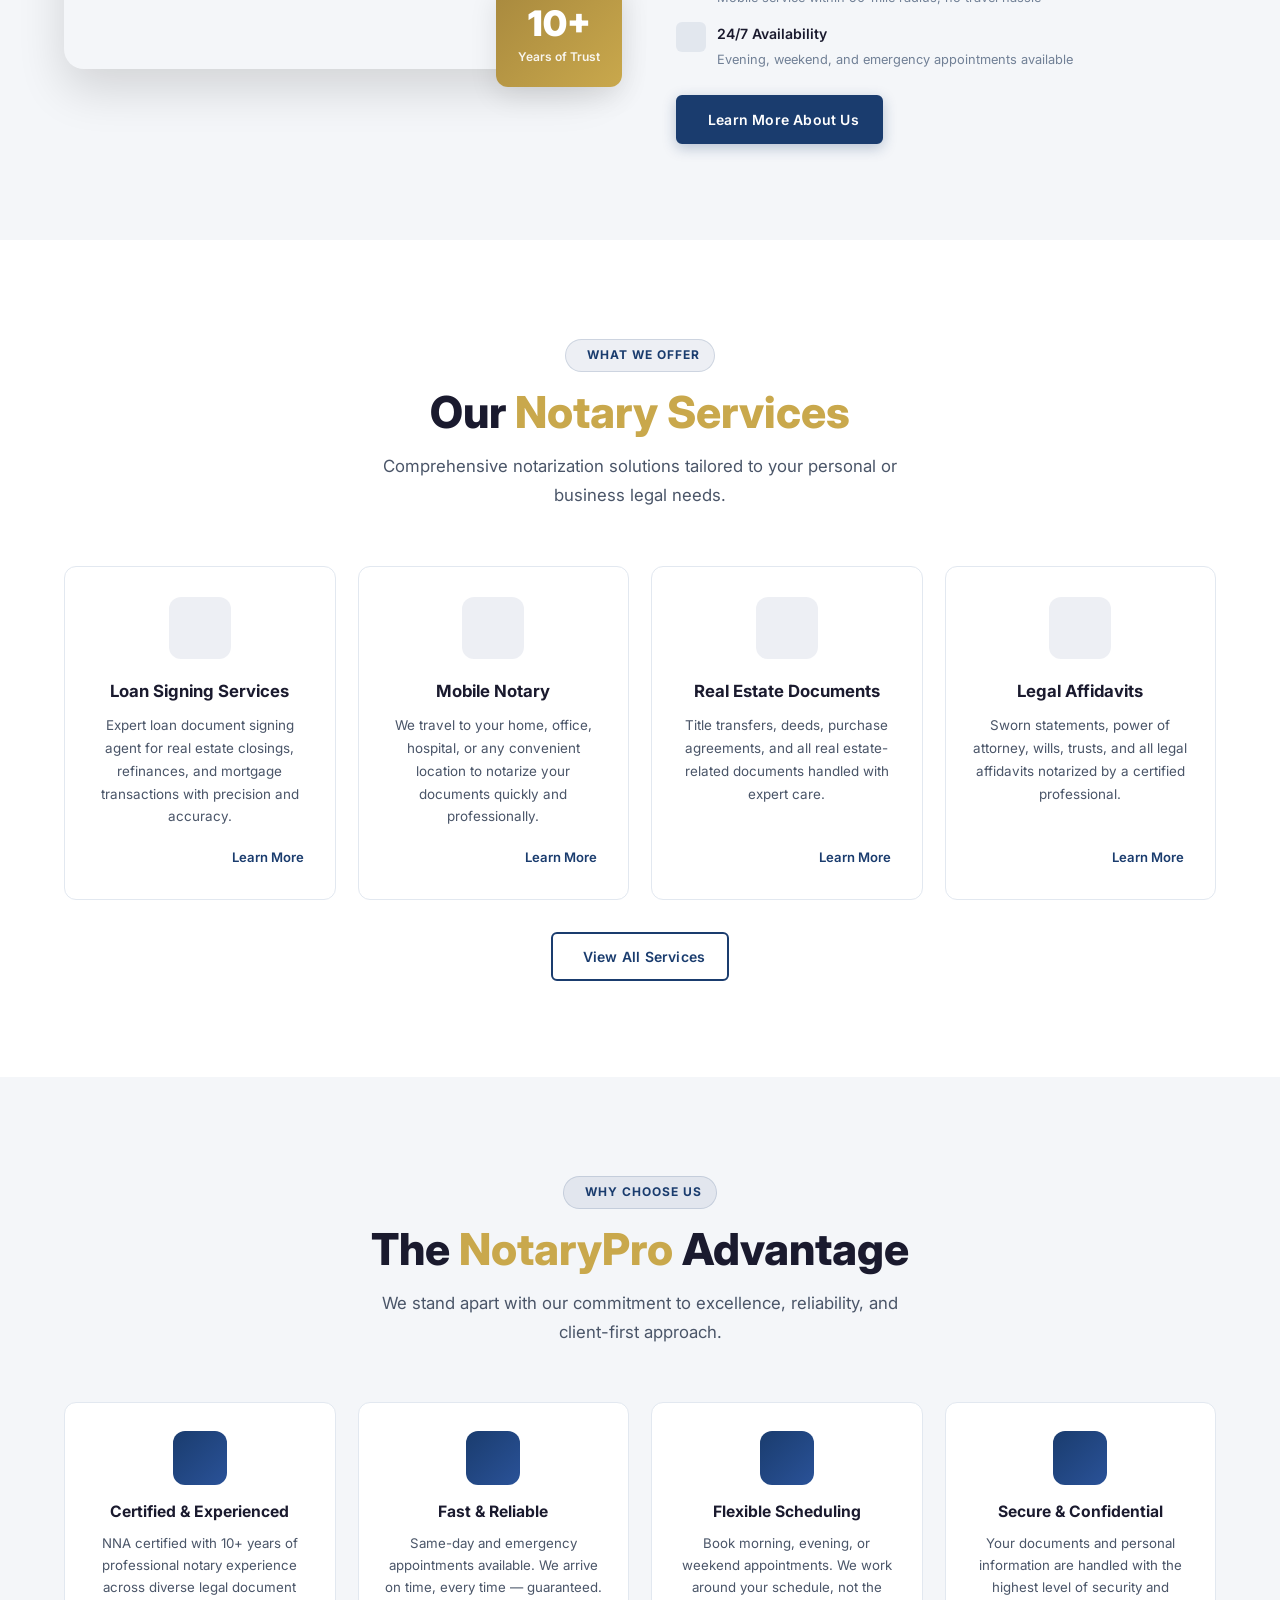
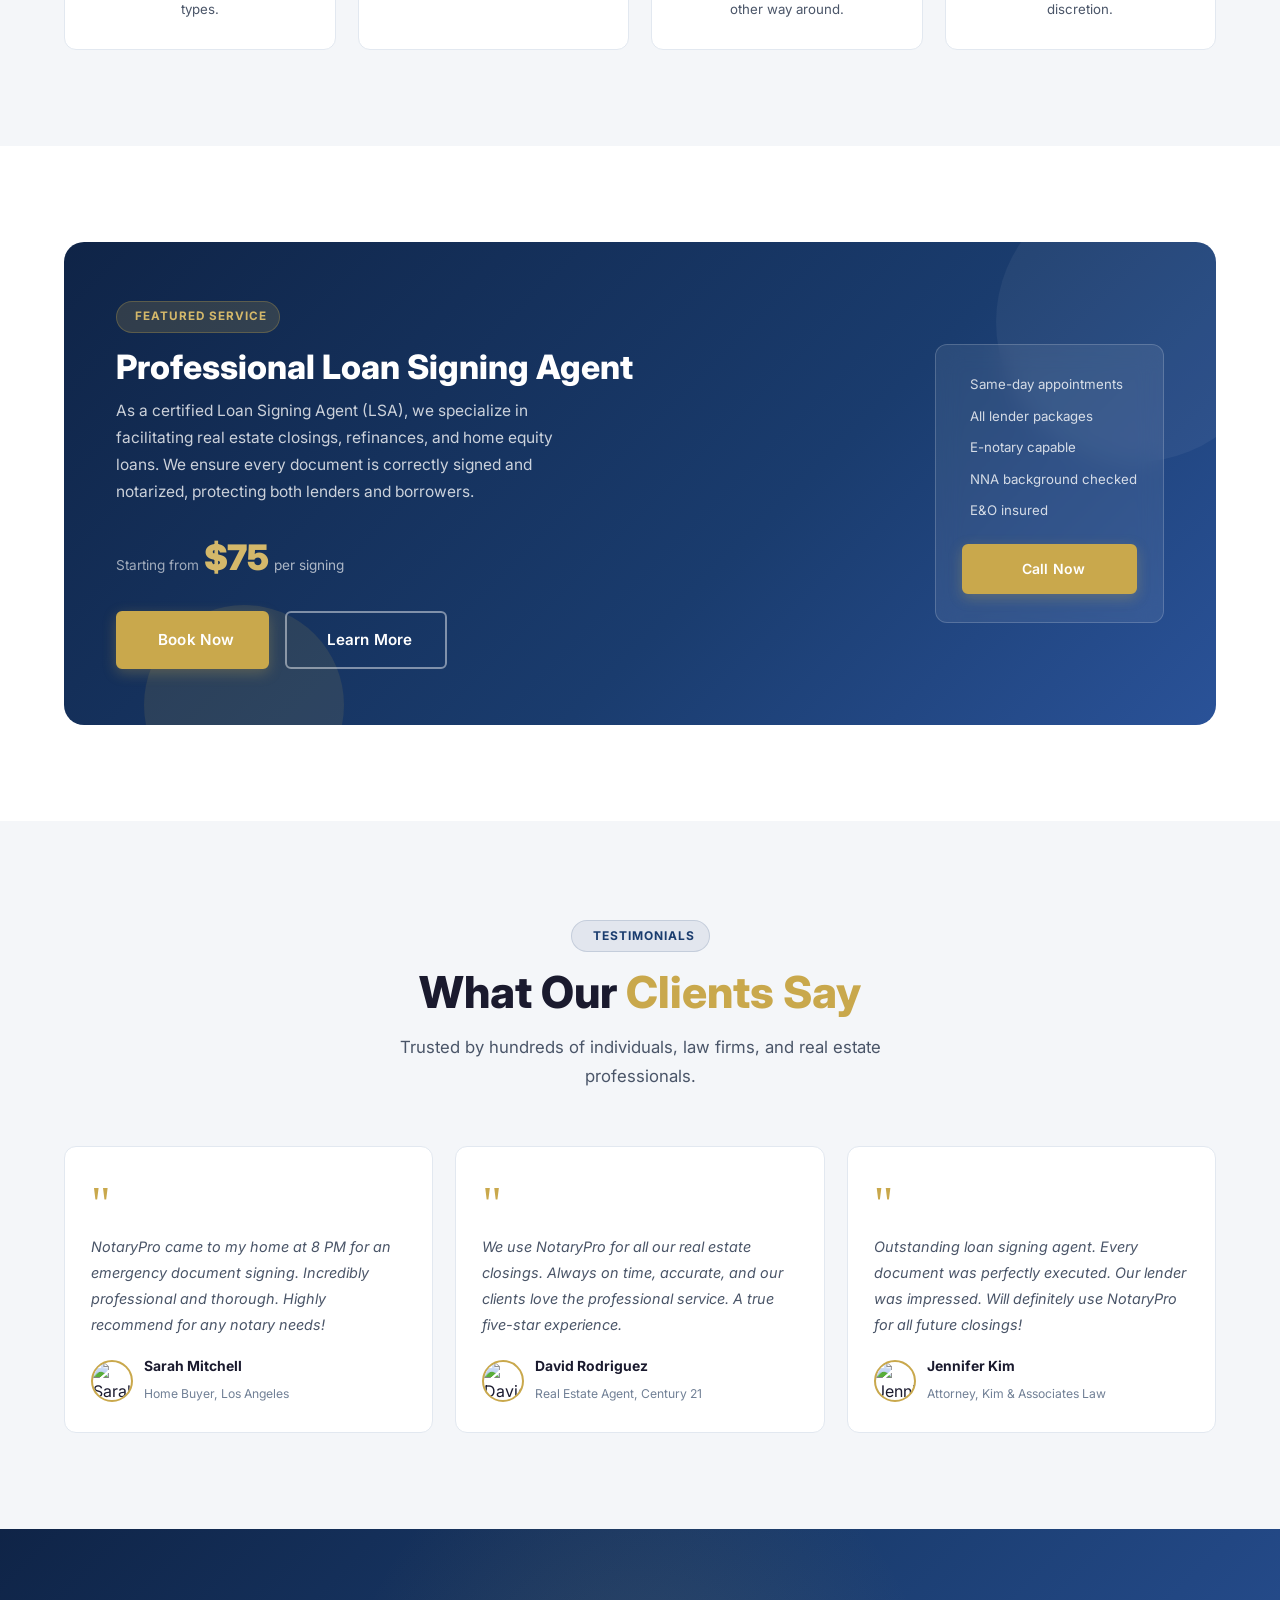
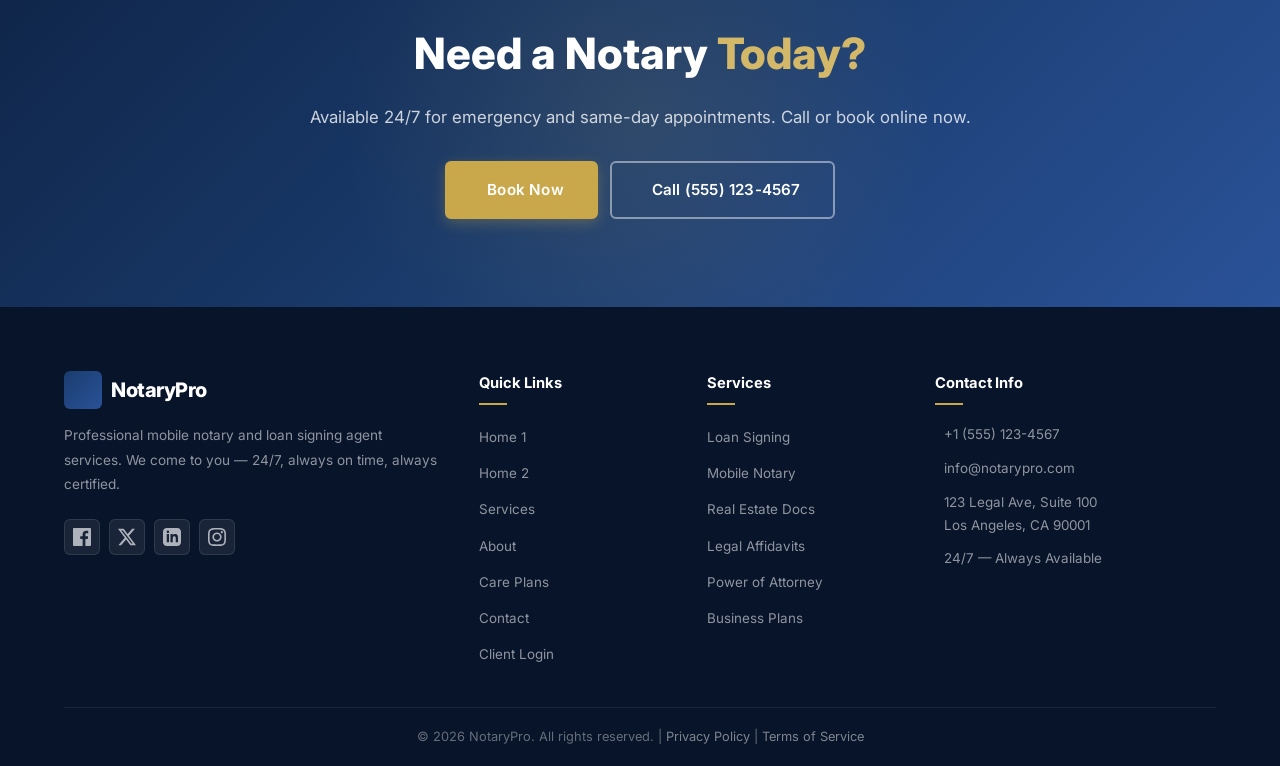
==== commit ae8525f1: "css" ====
--- a/index.html
+++ b/index.html
@@ -384,10 +384,10 @@
         </div>
         <p>Professional mobile notary and loan signing agent services. We come to you — 24/7, always on time, always certified.</p>
         <div class="social-links">
-          <a href="#" aria-label="Facebook"><i data-lucide="facebook"></i></a>
-          <a href="#" aria-label="Twitter"><i data-lucide="twitter"></i></a>
-          <a href="#" aria-label="LinkedIn"><i data-lucide="linkedin"></i></a>
-          <a href="#" aria-label="Instagram"><i data-lucide="instagram"></i></a>
+          <a href="#" class="facebook" aria-label="Facebook"><svg viewBox="0 0 24 24"><path d="M22.675 0h-21.35C.597 0 0 .597 0 1.326v21.348C0 23.403.597 24 1.325 24H12.82v-9.294H9.692v-3.622h3.128V8.413c0-3.1 1.893-4.788 4.659-4.788 1.325 0 2.463.099 2.795.143v3.24l-1.918.001c-1.504 0-1.795.715-1.795 1.763v2.313h3.587l-.467 3.622h-3.12V24h6.116c.728 0 1.325-.597 1.325-1.326V1.326C24 .597 23.403 0 22.675 0z"/></svg></a>
+          <a href="#" class="twitter" aria-label="X (Twitter)"><svg viewBox="0 0 24 24"><path d="M18.901 1.153h3.68l-8.04 9.19L24 22.846h-7.406l-5.8-7.584-6.638 7.584H.474l8.6-9.83L0 1.154h7.594l5.243 6.932 6.064-6.932zm-1.292 19.494h2.039L6.486 3.24H4.298l13.311 17.407z"/></svg></a>
+          <a href="#" class="linkedin" aria-label="LinkedIn"><svg viewBox="0 0 24 24"><path d="M19 0h-14c-2.761 0-5 2.239-5 5v14c0 2.761 2.239 5 5 5h14c2.762 0 5-2.239 5-5v-14c0-2.761-2.238-5-5-5zm-11 19h-3v-11h3v11zm-1.5-12.268c-.966 0-1.75-.79-1.75-1.764s.784-1.764 1.75-1.764 1.75.79 1.75 1.764-.783 1.764-1.75 1.764zm13.5 12.268h-3v-5.604c0-3.368-4-3.113-4 0v5.604h-3v-11h3v1.765c1.396-2.586 7-2.777 7 2.476v6.759z"/></svg></a>
+          <a href="#" class="instagram" aria-label="Instagram"><svg viewBox="0 0 24 24"><path d="M12 2.163c3.204 0 3.584.012 4.85.07 3.252.148 4.771 1.691 4.919 4.919.058 1.265.069 1.645.069 4.849 0 3.205-.012 3.584-.069 4.849-.149 3.225-1.664 4.771-4.919 4.919-1.266.058-1.644.07-4.85.07-3.204 0-3.584-.012-4.849-.07-3.26-.149-4.771-1.699-4.919-4.92-.058-1.265-.07-1.644-.07-4.849 0-3.204.013-3.583.07-4.849.149-3.227 1.664-4.771 4.919-4.919 1.266-.057 1.645-.069 4.849-.069zm0-2.163c-3.259 0-3.667.014-4.947.072-4.358.2-6.78 2.618-6.98 6.98-.059 1.281-.073 1.689-.073 4.948 0 3.259.014 3.668.072 4.948.2 4.358 2.618 6.78 6.98 6.98 1.281.058 1.689.072 4.948.072 3.259 0 3.668-.014 4.948-.072 4.354-.2 6.782-2.618 6.979-6.98.059-1.28.073-1.689.073-4.948 0-3.259-.014-3.667-.072-4.947-.196-4.354-2.617-6.78-6.979-6.98-1.281-.059-1.69-.073-4.949-.073zm0 5.838c-3.403 0-6.162 2.759-6.162 6.162s2.759 6.163 6.162 6.163 6.162-2.759 6.162-6.163c0-3.403-2.759-6.162-6.162-6.162zm0 10.162c-2.209 0-4-1.79-4-4 0-2.209 1.791-4 4-4s4 1.791 4 4c0 2.21-1.791 4-4 4zm6.406-11.845c-.796 0-1.441.645-1.441 1.44s.645 1.44 1.441 1.44c.795 0 1.439-.645 1.439-1.44s-.644-1.44-1.439-1.44z"/></svg></a>
         </div>
       </div>
       <div class="footer-col">
--- a/styles.css
+++ b/styles.css
@@ -5,24 +5,56 @@
 @import url('https://fonts.googleapis.com/css2?family=Inter:wght@300;400;500;600;700;800;900&display=swap');
 
 /* ── Reset ── */
-*, *::before, *::after { margin: 0; padding: 0; box-sizing: border-box; }
-html { scroll-behavior: smooth; }
-img { max-width: 100%; height: auto; display: block; }
-a { text-decoration: none; color: inherit; }
-ul { list-style: none; }
-button { cursor: pointer; border: none; background: none; font-family: inherit; }
-input, textarea, select { font-family: inherit; }
+*,
+*::before,
+*::after {
+  margin: 0;
+  padding: 0;
+  box-sizing: border-box;
+}
+
+html {
+  scroll-behavior: smooth;
+}
+
+img {
+  max-width: 100%;
+  height: auto;
+  display: block;
+}
+
+a {
+  text-decoration: none;
+  color: inherit;
+}
+
+ul {
+  list-style: none;
+}
+
+button {
+  cursor: pointer;
+  border: none;
+  background: none;
+  font-family: inherit;
+}
+
+input,
+textarea,
+select {
+  font-family: inherit;
+}
 
 /* ── Variables ── */
 :root {
   --primary: #1A3C6E;
   --primary-light: #2A5298;
   --primary-dark: #0F2447;
-  --primary-rgb: 26,60,110;
+  --primary-rgb: 26, 60, 110;
   --accent: #C9A84C;
   --accent-light: #D4B86A;
   --accent-dark: #A8893E;
-  --accent-rgb: 201,168,76;
+  --accent-rgb: 201, 168, 76;
 
   --bg: #FFFFFF;
   --bg-secondary: #F4F6F9;
@@ -31,11 +63,11 @@
   --text-secondary: #4A5568;
   --text-muted: #718096;
   --border: #E2E8F0;
-  --shadow-sm: 0 2px 8px rgba(0,0,0,0.06);
-  --shadow: 0 4px 16px rgba(0,0,0,0.08);
-  --shadow-md: 0 8px 28px rgba(0,0,0,0.10);
-  --shadow-lg: 0 20px 48px rgba(0,0,0,0.14);
-  --header-bg: rgba(255,255,255,0.96);
+  --shadow-sm: 0 2px 8px rgba(0, 0, 0, 0.06);
+  --shadow: 0 4px 16px rgba(0, 0, 0, 0.08);
+  --shadow-md: 0 8px 28px rgba(0, 0, 0, 0.10);
+  --shadow-lg: 0 20px 48px rgba(0, 0, 0, 0.14);
+  --header-bg: rgba(255, 255, 255, 0.96);
 
   --header-h: 76px;
   --container: 1200px;
@@ -43,9 +75,10 @@
   --radius: 12px;
   --radius-lg: 20px;
   --radius-full: 9999px;
-  --transition: all 0.3s cubic-bezier(0.4,0,0.2,1);
+  --transition: all 0.3s cubic-bezier(0.4, 0, 0.2, 1);
   --transition-fast: all 0.15s ease;
 }
+
 [data-theme="dark"] {
   --bg: #0F0F0F;
   --bg-secondary: #181818;
@@ -54,11 +87,11 @@
   --text-secondary: #A0AEC0;
   --text-muted: #60728A;
   --border: #2A3447;
-  --shadow-sm: 0 2px 8px rgba(0,0,0,0.35);
-  --shadow: 0 4px 16px rgba(0,0,0,0.45);
-  --shadow-md: 0 8px 28px rgba(0,0,0,0.55);
-  --shadow-lg: 0 20px 48px rgba(0,0,0,0.65);
-  --header-bg: rgba(15,15,15,0.96);
+  --shadow-sm: 0 2px 8px rgba(0, 0, 0, 0.35);
+  --shadow: 0 4px 16px rgba(0, 0, 0, 0.45);
+  --shadow-md: 0 8px 28px rgba(0, 0, 0, 0.55);
+  --shadow-lg: 0 20px 48px rgba(0, 0, 0, 0.65);
+  --header-bg: rgba(15, 15, 15, 0.96);
 }
 
 /* ── Base ── */
@@ -70,96 +103,328 @@
   transition: background 0.3s ease, color 0.3s ease;
   overflow-x: hidden;
 }
-.container { max-width: var(--container); margin: 0 auto; padding: 0 24px; }
-.section { padding: 96px 0; }
-.section-alt { background: var(--bg-secondary); }
+
+.container {
+  max-width: var(--container);
+  margin: 0 auto;
+  padding: 0 24px;
+}
+
+.section {
+  padding: 96px 0;
+}
+
+.section-alt {
+  background: var(--bg-secondary);
+}
 
 /* ── Section Header ── */
-.section-header { text-align: center; margin-bottom: 56px; }
+.section-header {
+  text-align: center;
+  margin-bottom: 56px;
+}
+
 .section-badge {
-  display: inline-flex; align-items: center; gap: 7px;
-  background: rgba(var(--primary-rgb),0.08); color: var(--primary);
-  border: 1px solid rgba(var(--primary-rgb),0.15);
-  padding: 5px 14px; border-radius: var(--radius-full);
-  font-size: 0.75rem; font-weight: 700; text-transform: uppercase; letter-spacing: 1px;
+  display: inline-flex;
+  align-items: center;
+  gap: 7px;
+  background: rgba(var(--primary-rgb), 0.08);
+  color: var(--primary);
+  border: 1px solid rgba(var(--primary-rgb), 0.15);
+  padding: 5px 14px;
+  border-radius: var(--radius-full);
+  font-size: 0.75rem;
+  font-weight: 700;
+  text-transform: uppercase;
+  letter-spacing: 1px;
   margin-bottom: 14px;
 }
-[data-theme="dark"] .section-badge { background: rgba(var(--accent-rgb),0.1); color: var(--accent-light); border-color: rgba(var(--accent-rgb),0.2); }
-.section-header h2 { font-size: clamp(1.8rem,4vw,2.75rem); font-weight: 800; line-height: 1.2; margin-bottom: 14px; }
-.section-header h2 span { color: var(--accent); }
-.section-header p { font-size: 1.05rem; color: var(--text-secondary); max-width: 560px; margin: 0 auto; }
+
+[data-theme="dark"] .section-badge {
+  background: rgba(var(--accent-rgb), 0.1);
+  color: var(--accent-light);
+  border-color: rgba(var(--accent-rgb), 0.2);
+}
+
+.section-header h2 {
+  font-size: clamp(1.8rem, 4vw, 2.75rem);
+  font-weight: 800;
+  line-height: 1.2;
+  margin-bottom: 14px;
+}
+
+.section-header h2 span {
+  color: var(--accent);
+}
+
+.section-header p {
+  font-size: 1.05rem;
+  color: var(--text-secondary);
+  max-width: 560px;
+  margin: 0 auto;
+}
 
 /* ── Gradient text ── */
 .gradient-text {
   background: linear-gradient(135deg, var(--primary) 0%, var(--primary-light) 50%, var(--accent) 100%);
-  -webkit-background-clip: text; -webkit-text-fill-color: transparent; background-clip: text;
+  -webkit-background-clip: text;
+  -webkit-text-fill-color: transparent;
+  background-clip: text;
 }
 
 /* ── Animations ── */
-@keyframes fadeUp { from { opacity: 0; transform: translateY(30px); } to { opacity: 1; transform: translateY(0); } }
-@keyframes fadeIn { from { opacity: 0; } to { opacity: 1; } }
-@keyframes slideLeft { from { opacity: 0; transform: translateX(-30px); } to { opacity: 1; transform: translateX(0); } }
-@keyframes slideRight { from { opacity: 0; transform: translateX(30px); } to { opacity: 1; transform: translateX(0); } }
-@keyframes pulse { 0%,100% { box-shadow: 0 0 0 0 rgba(var(--accent-rgb),0.4); } 50% { box-shadow: 0 0 0 12px rgba(var(--accent-rgb),0); } }
-@keyframes float { 0%,100% { transform: translateY(0); } 50% { transform: translateY(-10px); } }
-@keyframes shimmer { 0% { background-position: -200% 0; } 100% { background-position: 200% 0; } }
-@keyframes countUp { from { opacity:0; transform: translateY(10px);} to {opacity:1; transform:translateY(0);} }
-
-.animate-fadeup { animation: fadeUp 0.7s ease both; }
-.animate-fadein { animation: fadeIn 0.7s ease both; }
-.animate-left { animation: slideLeft 0.7s ease both; }
-.animate-right { animation: slideRight 0.7s ease both; }
-
-.reveal { opacity: 0; transform: translateY(28px); transition: opacity 0.6s ease, transform 0.6s ease; }
-.reveal.visible { opacity: 1; transform: translateY(0); }
-.reveal-left { opacity: 0; transform: translateX(-28px); transition: opacity 0.6s ease, transform 0.6s ease; }
-.reveal-left.visible { opacity: 1; transform: translateX(0); }
-.reveal-right { opacity: 0; transform: translateX(28px); transition: opacity 0.6s ease, transform 0.6s ease; }
-.reveal-right.visible { opacity: 1; transform: translateX(0); }
-.delay-1 { transition-delay: 0.1s; } .delay-2 { transition-delay: 0.2s; }
-.delay-3 { transition-delay: 0.3s; } .delay-4 { transition-delay: 0.4s; }
+@keyframes fadeUp {
+  from {
+    opacity: 0;
+    transform: translateY(30px);
+  }
+
+  to {
+    opacity: 1;
+    transform: translateY(0);
+  }
+}
+
+@keyframes fadeIn {
+  from {
+    opacity: 0;
+  }
+
+  to {
+    opacity: 1;
+  }
+}
+
+@keyframes slideLeft {
+  from {
+    opacity: 0;
+    transform: translateX(-30px);
+  }
+
+  to {
+    opacity: 1;
+    transform: translateX(0);
+  }
+}
+
+@keyframes slideRight {
+  from {
+    opacity: 0;
+    transform: translateX(30px);
+  }
+
+  to {
+    opacity: 1;
+    transform: translateX(0);
+  }
+}
+
+@keyframes pulse {
+
+  0%,
+  100% {
+    box-shadow: 0 0 0 0 rgba(var(--accent-rgb), 0.4);
+  }
+
+  50% {
+    box-shadow: 0 0 0 12px rgba(var(--accent-rgb), 0);
+  }
+}
+
+@keyframes float {
+
+  0%,
+  100% {
+    transform: translateY(0);
+  }
+
+  50% {
+    transform: translateY(-10px);
+  }
+}
+
+@keyframes shimmer {
+  0% {
+    background-position: -200% 0;
+  }
+
+  100% {
+    background-position: 200% 0;
+  }
+}
+
+@keyframes countUp {
+  from {
+    opacity: 0;
+    transform: translateY(10px);
+  }
+
+  to {
+    opacity: 1;
+    transform: translateY(0);
+  }
+}
+
+.animate-fadeup {
+  animation: fadeUp 0.7s ease both;
+}
+
+.animate-fadein {
+  animation: fadeIn 0.7s ease both;
+}
+
+.animate-left {
+  animation: slideLeft 0.7s ease both;
+}
+
+.animate-right {
+  animation: slideRight 0.7s ease both;
+}
+
+.reveal {
+  opacity: 0;
+  transform: translateY(28px);
+  transition: opacity 0.6s ease, transform 0.6s ease;
+}
+
+.reveal.visible {
+  opacity: 1;
+  transform: translateY(0);
+}
+
+.reveal-left {
+  opacity: 0;
+  transform: translateX(-28px);
+  transition: opacity 0.6s ease, transform 0.6s ease;
+}
+
+.reveal-left.visible {
+  opacity: 1;
+  transform: translateX(0);
+}
+
+.reveal-right {
+  opacity: 0;
+  transform: translateX(28px);
+  transition: opacity 0.6s ease, transform 0.6s ease;
+}
+
+.reveal-right.visible {
+  opacity: 1;
+  transform: translateX(0);
+}
+
+.delay-1 {
+  transition-delay: 0.1s;
+}
+
+.delay-2 {
+  transition-delay: 0.2s;
+}
+
+.delay-3 {
+  transition-delay: 0.3s;
+}
+
+.delay-4 {
+  transition-delay: 0.4s;
+}
 
 /* ═══════════════════════════════════════════
    HEADER
 ═══════════════════════════════════════════ */
 .site-header {
-  position: sticky; top: 0; z-index: 1000;
+  position: sticky;
+  top: 0;
+  z-index: 1000;
   background: var(--header-bg);
-  backdrop-filter: blur(20px); -webkit-backdrop-filter: blur(20px);
+  backdrop-filter: blur(20px);
+  -webkit-backdrop-filter: blur(20px);
   border-bottom: 1px solid var(--border);
   transition: var(--transition);
 }
-.site-header.scrolled { box-shadow: var(--shadow-md); }
+
+.site-header.scrolled {
+  box-shadow: var(--shadow-md);
+}
+
 .nav-container {
-  max-width: var(--container); margin: 0 auto; padding: 0 24px;
-  height: var(--header-h); display: flex; align-items: center; gap: 24px;
-}
-.nav-logo a { display: flex; align-items: center; gap: 10px; }
+  max-width: var(--container);
+  margin: 0 auto;
+  padding: 0 24px;
+  height: var(--header-h);
+  display: flex;
+  align-items: center;
+  gap: 24px;
+}
+
+.nav-logo a {
+  display: flex;
+  align-items: center;
+  gap: 10px;
+}
+
 .logo-icon {
-  width: 38px; height: 38px;
+  width: 38px;
+  height: 38px;
   background: linear-gradient(135deg, var(--primary), var(--primary-light));
-  border-radius: var(--radius-sm); display: flex; align-items: center; justify-content: center;
-  color: white; flex-shrink: 0;
-}
-.logo-icon svg { width: 20px; height: 20px; }
-.logo-text { font-size: 1.25rem; font-weight: 800; color: var(--primary); letter-spacing: -0.5px; white-space: nowrap; }
-[data-theme="dark"] .logo-text { color: var(--accent-light); }
-
-.nav-links { display: flex; align-items: center; gap: 2px; flex: 1; justify-content: center; }
+  border-radius: var(--radius-sm);
+  display: flex;
+  align-items: center;
+  justify-content: center;
+  color: white;
+  flex-shrink: 0;
+}
+
+.logo-icon svg {
+  width: 20px;
+  height: 20px;
+}
+
+.logo-text {
+  font-size: 1.25rem;
+  font-weight: 800;
+  color: var(--primary);
+  letter-spacing: -0.5px;
+  white-space: nowrap;
+}
+
+[data-theme="dark"] .logo-text {
+  color: var(--accent-light);
+}
+
+.nav-links {
+  display: flex;
+  align-items: center;
+  gap: 2px;
+  flex: 1;
+  justify-content: center;
+}
+
 @media (max-width: 1024px) {
-  .nav-links { display: none; }
-}
+  .nav-links {
+    display: none;
+  }
+}
+
 .nav-links li a {
-  padding: 7px 11px; border-radius: var(--radius-sm);
-  font-size: 0.875rem; font-weight: 500; color: var(--text-secondary);
-  transition: var(--transition-fast); white-space: nowrap;
-}
-.nav-links li a:hover, .nav-links li a.active { 
-  color: var(--primary); 
-  background: rgba(var(--primary-rgb),0.06); 
+  padding: 7px 11px;
+  border-radius: var(--radius-sm);
+  font-size: 0.875rem;
+  font-weight: 500;
+  color: var(--text-secondary);
+  transition: var(--transition-fast);
+  white-space: nowrap;
+}
+
+.nav-links li a:hover,
+.nav-links li a.active {
+  color: var(--primary);
+  background: rgba(var(--primary-rgb), 0.06);
   font-weight: 600;
   position: relative;
 }
+
 .nav-links li a.active::after {
   content: '';
   position: absolute;
@@ -171,84 +436,228 @@
   background: var(--primary);
   border-radius: 1px;
 }
-[data-theme="dark"] .nav-links li a:hover, [data-theme="dark"] .nav-links li a.active { 
-  color: var(--accent-light); 
-  background: rgba(var(--accent-rgb),0.08); 
+
+[data-theme="dark"] .nav-links li a:hover,
+[data-theme="dark"] .nav-links li a.active {
+  color: var(--accent-light);
+  background: rgba(var(--accent-rgb), 0.08);
   font-weight: 600;
   position: relative;
 }
+
 [data-theme="dark"] .nav-links li a.active::after {
   background: var(--accent-light);
 }
-.nav-links li:last-child a { color: var(--accent); font-weight: 700; }
-.nav-links li:last-child a:hover { background: rgba(var(--accent-rgb),0.1); }
-
-.nav-actions { display: flex; align-items: center; gap: 10px; flex-shrink: 0; }
-.nav-ctas { display: flex; align-items: center; gap: 8px; }
+
+.nav-links li:last-child a {
+  color: var(--accent);
+  font-weight: 700;
+}
+
+.nav-links li:last-child a:hover {
+  background: rgba(var(--accent-rgb), 0.1);
+}
+
+.nav-actions {
+  display: flex;
+  align-items: center;
+  gap: 10px;
+  flex-shrink: 0;
+}
+
+.nav-ctas {
+  display: flex;
+  align-items: center;
+  gap: 8px;
+}
+
 @media (max-width: 1024px) {
-  .nav-ctas { display: none; }
-}
-.nav-toggles { display: flex; align-items: center; gap: 5px; }
+  .nav-ctas {
+    display: none;
+  }
+}
+
+.nav-toggles {
+  display: flex;
+  align-items: center;
+  gap: 5px;
+}
+
 .toggle-btn {
-  width: 38px; height: 38px; display: flex; align-items: center; justify-content: center;
-  border-radius: var(--radius-sm); background: var(--bg-secondary);
-  border: 1px solid var(--border); color: var(--text-secondary); cursor: pointer;
+  width: 38px;
+  height: 38px;
+  display: flex;
+  align-items: center;
+  justify-content: center;
+  border-radius: var(--radius-sm);
+  background: var(--bg-secondary);
+  border: 1px solid var(--border);
+  color: var(--text-secondary);
+  cursor: pointer;
   transition: var(--transition-fast);
 }
-.toggle-btn:hover { background: var(--primary); color: white; border-color: var(--primary); }
-.toggle-btn svg { width: 17px; height: 17px; }
+
+.toggle-btn:hover {
+  background: var(--primary);
+  color: white;
+  border-color: var(--primary);
+}
+
+.toggle-btn svg {
+  width: 17px;
+  height: 17px;
+}
 
 /* Hamburger */
 .hamburger {
-  display: none; flex-direction: column; gap: 5px;
-  width: 38px; height: 38px; align-items: center; justify-content: center;
-  border-radius: var(--radius-sm); background: var(--bg-secondary);
-  border: 1px solid var(--border); cursor: pointer;
-}
+  display: none;
+  flex-direction: column;
+  gap: 5px;
+  width: 38px;
+  height: 38px;
+  align-items: center;
+  justify-content: center;
+  border-radius: var(--radius-sm);
+  background: var(--bg-secondary);
+  border: 1px solid var(--border);
+  cursor: pointer;
+}
+
 @media (max-width: 1024px) {
-  .hamburger { display: flex; }
-}
-.hamburger span { display: block; width: 19px; height: 2px; background: var(--text); border-radius: 2px; transition: var(--transition-fast); }
-.hamburger.open span:nth-child(1) { transform: translateY(7px) rotate(45deg); }
-.hamburger.open span:nth-child(2) { opacity: 0; }
-.hamburger.open span:nth-child(3) { transform: translateY(-7px) rotate(-45deg); }
+  .hamburger {
+    display: flex;
+  }
+}
+
+.hamburger span {
+  display: block;
+  width: 19px;
+  height: 2px;
+  background: var(--text);
+  border-radius: 2px;
+  transition: var(--transition-fast);
+}
+
+.hamburger.open span:nth-child(1) {
+  transform: translateY(7px) rotate(45deg);
+}
+
+.hamburger.open span:nth-child(2) {
+  opacity: 0;
+}
+
+.hamburger.open span:nth-child(3) {
+  transform: translateY(-7px) rotate(-45deg);
+}
 
 /* Drawer Overlay */
-.drawer-overlay { display: none; position: fixed; inset: 0; background: rgba(0,0,0,0.55); z-index: 998; backdrop-filter: blur(3px); }
-.drawer-overlay.open { display: block; }
+.drawer-overlay {
+  display: none;
+  position: fixed;
+  inset: 0;
+  background: rgba(0, 0, 0, 0.55);
+  z-index: 998;
+  backdrop-filter: blur(3px);
+}
+
+.drawer-overlay.open {
+  display: block;
+}
 
 /* Mobile Drawer */
 .mobile-drawer {
-  position: fixed; top: 0; left: -100%; width: 290px; max-width: 85vw; height: 100vh;
-  background: var(--bg-card); z-index: 999;
-  transition: left 0.35s cubic-bezier(0.4,0,0.2,1);
-  display: flex; flex-direction: column; box-shadow: var(--shadow-lg); overflow-y: auto;
-}
-.mobile-drawer.open { left: 0; }
-[dir="rtl"] .mobile-drawer { left: auto; right: -100%; }
-[dir="rtl"] .mobile-drawer.open { left: auto; right: 0; }
-.drawer-header { padding: 18px 22px; border-bottom: 1px solid var(--border); display: flex; align-items: center; justify-content: space-between; }
+  position: fixed;
+  top: 0;
+  left: -100%;
+  width: 290px;
+  max-width: 85vw;
+  height: 100vh;
+  background: var(--bg-card);
+  z-index: 999;
+  transition: left 0.35s cubic-bezier(0.4, 0, 0.2, 1);
+  display: flex;
+  flex-direction: column;
+  box-shadow: var(--shadow-lg);
+  overflow-y: auto;
+}
+
+.mobile-drawer.open {
+  left: 0;
+}
+
+[dir="rtl"] .mobile-drawer {
+  left: auto;
+  right: -100%;
+}
+
+[dir="rtl"] .mobile-drawer.open {
+  left: auto;
+  right: 0;
+}
+
+.drawer-header {
+  padding: 18px 22px;
+  border-bottom: 1px solid var(--border);
+  display: flex;
+  align-items: center;
+  justify-content: space-between;
+}
+
 .drawer-close {
-  width: 34px; height: 34px; display: flex; align-items: center; justify-content: center;
-  border-radius: var(--radius-sm); background: var(--bg-secondary); border: 1px solid var(--border);
-  font-size: 1rem; cursor: pointer; color: var(--text); transition: var(--transition-fast);
-}
-.drawer-close:hover { background: #ff4444; color: white; border-color: #ff4444; }
-.drawer-links { flex: 1; padding: 12px 0; }
+  width: 34px;
+  height: 34px;
+  display: flex;
+  align-items: center;
+  justify-content: center;
+  border-radius: var(--radius-sm);
+  background: var(--bg-secondary);
+  border: 1px solid var(--border);
+  font-size: 1rem;
+  cursor: pointer;
+  color: var(--text);
+  transition: var(--transition-fast);
+}
+
+.drawer-close:hover {
+  background: #ff4444;
+  color: white;
+  border-color: #ff4444;
+}
+
+.drawer-links {
+  flex: 1;
+  padding: 12px 0;
+}
+
 .drawer-links li a {
-  display: flex; align-items: center; gap: 12px; padding: 11px 22px;
-  font-size: 0.92rem; font-weight: 500; color: var(--text-secondary); transition: var(--transition-fast);
-}
-.drawer-links li a:hover { background: var(--bg-secondary); color: var(--primary); padding-left: 28px; }
-[data-theme="dark"] .drawer-links li a:hover, .drawer-links li a.active {
+  display: flex;
+  align-items: center;
+  gap: 12px;
+  padding: 11px 22px;
+  font-size: 0.92rem;
+  font-weight: 500;
+  color: var(--text-secondary);
+  transition: var(--transition-fast);
+}
+
+.drawer-links li a:hover {
+  background: var(--bg-secondary);
+  color: var(--primary);
+  padding-left: 28px;
+}
+
+[data-theme="dark"] .drawer-links li a:hover,
+.drawer-links li a.active {
   color: var(--accent-light);
-  background: rgba(var(--accent-rgb),0.1);
+  background: rgba(var(--accent-rgb), 0.1);
   font-weight: 600;
 }
+
 .drawer-links li a.active {
-  background: rgba(var(--primary-rgb),0.15);
+  background: rgba(var(--primary-rgb), 0.15);
   position: relative;
 }
+
 .drawer-links li a.active::before {
   content: '';
   position: absolute;
@@ -260,33 +669,128 @@
   background: var(--primary);
   border-radius: 0 2px 2px 0;
 }
-.drawer-links li a svg { width: 17px; height: 17px; flex-shrink: 0; }
-.drawer-cta { padding: 18px 22px; border-top: 1px solid var(--border); display: flex; flex-direction: column; gap: 9px; }
-.drawer-toggles { display: flex; gap: 8px; padding: 10px 22px; }
+
+.drawer-links li a svg {
+  width: 17px;
+  height: 17px;
+  flex-shrink: 0;
+}
+
+.drawer-cta {
+  padding: 18px 22px;
+  border-top: 1px solid var(--border);
+  display: flex;
+  flex-direction: column;
+  gap: 9px;
+}
+
+.drawer-toggles {
+  display: flex;
+  gap: 8px;
+  padding: 10px 22px;
+}
 
 /* ═══════════════════════════════════════════
    BUTTONS
 ═══════════════════════════════════════════ */
 .btn {
-  display: inline-flex; align-items: center; justify-content: center; gap: 8px;
-  padding: 11px 22px; border-radius: var(--radius-sm); font-size: 0.875rem; font-weight: 600;
-  cursor: pointer; transition: var(--transition); white-space: nowrap; border: 2px solid transparent;
-  letter-spacing: 0.2px; position: relative; overflow: hidden;
-}
-.btn-primary { background: var(--primary); color: white; border-color: var(--primary); box-shadow: 0 4px 14px rgba(var(--primary-rgb),0.28); }
-.btn-primary:hover { background: var(--primary-dark); border-color: var(--primary-dark); transform: translateY(-2px); box-shadow: 0 8px 22px rgba(var(--primary-rgb),0.35); }
-.btn-secondary { background: transparent; color: var(--primary); border-color: var(--primary); }
-.btn-secondary:hover { background: var(--primary); color: white; transform: translateY(-2px); }
-[data-theme="dark"] .btn-secondary { color: var(--accent-light); border-color: var(--accent-light); }
-[data-theme="dark"] .btn-secondary:hover { background: var(--accent); border-color: var(--accent); color: var(--primary-dark); }
-.btn-accent { background: var(--accent); color: white; border-color: var(--accent); box-shadow: 0 4px 14px rgba(var(--accent-rgb),0.3); }
-.btn-accent:hover { background: var(--accent-dark); border-color: var(--accent-dark); transform: translateY(-2px); }
-.btn-ghost { background: transparent; color: white; border-color: rgba(255,255,255,0.45); }
-.btn-ghost:hover { background: rgba(255,255,255,0.14); border-color: white; }
-.btn-full { width: 100%; }
-.btn-lg { padding: 14px 32px; font-size: 0.95rem; }
-.btn-sm { padding: 7px 14px; font-size: 0.8rem; }
-.btn svg { width: 16px; height: 16px; flex-shrink: 0; }
+  display: inline-flex;
+  align-items: center;
+  justify-content: center;
+  gap: 8px;
+  padding: 11px 22px;
+  border-radius: var(--radius-sm);
+  font-size: 0.875rem;
+  font-weight: 600;
+  cursor: pointer;
+  transition: var(--transition);
+  white-space: nowrap;
+  border: 2px solid transparent;
+  letter-spacing: 0.2px;
+  position: relative;
+  overflow: hidden;
+}
+
+.btn-primary {
+  background: var(--primary);
+  color: white;
+  border-color: var(--primary);
+  box-shadow: 0 4px 14px rgba(var(--primary-rgb), 0.28);
+}
+
+.btn-primary:hover {
+  background: var(--primary-dark);
+  border-color: var(--primary-dark);
+  transform: translateY(-2px);
+  box-shadow: 0 8px 22px rgba(var(--primary-rgb), 0.35);
+}
+
+.btn-secondary {
+  background: transparent;
+  color: var(--primary);
+  border-color: var(--primary);
+}
+
+.btn-secondary:hover {
+  background: var(--primary);
+  color: white;
+  transform: translateY(-2px);
+}
+
+[data-theme="dark"] .btn-secondary {
+  color: var(--accent-light);
+  border-color: var(--accent-light);
+}
+
+[data-theme="dark"] .btn-secondary:hover {
+  background: var(--accent);
+  border-color: var(--accent);
+  color: var(--primary-dark);
+}
+
+.btn-accent {
+  background: var(--accent);
+  color: white;
+  border-color: var(--accent);
+  box-shadow: 0 4px 14px rgba(var(--accent-rgb), 0.3);
+}
+
+.btn-accent:hover {
+  background: var(--accent-dark);
+  border-color: var(--accent-dark);
+  transform: translateY(-2px);
+}
+
+.btn-ghost {
+  background: transparent;
+  color: white;
+  border-color: rgba(255, 255, 255, 0.45);
+}
+
+.btn-ghost:hover {
+  background: rgba(255, 255, 255, 0.14);
+  border-color: white;
+}
+
+.btn-full {
+  width: 100%;
+}
+
+.btn-lg {
+  padding: 14px 32px;
+  font-size: 0.95rem;
+}
+
+.btn-sm {
+  padding: 7px 14px;
+  font-size: 0.8rem;
+}
+
+.btn svg {
+  width: 16px;
+  height: 16px;
+  flex-shrink: 0;
+}
 
 /* Responsive button alignment */
 @media (max-width: 768px) {
@@ -294,19 +798,23 @@
     justify-content: center;
     text-align: center;
   }
+
   .cta-buttons {
     flex-direction: column;
     align-items: center;
     gap: 12px;
   }
+
   .cta-buttons .btn {
     width: 100%;
   }
+
   .featured-service-ctas {
     flex-direction: column;
     align-items: stretch;
     gap: 12px;
   }
+
   .featured-service-ctas .btn {
     width: 100%;
   }
@@ -320,6 +828,7 @@
     max-width: 440px;
     margin: 0 auto;
   }
+
   .hero-ctas .btn {
     width: 100%;
     justify-content: center;
@@ -338,530 +847,1989 @@
    HERO (Home 1)
 ═══════════════════════════════════════════ */
 .hero {
-  position: relative; min-height: calc(100vh - var(--header-h));
-  display: flex; align-items: center; overflow: hidden; background: var(--bg); padding: 80px 0;
-}
+  position: relative;
+  min-height: calc(100vh - var(--header-h));
+  display: flex;
+  align-items: center;
+  overflow: hidden;
+  background: var(--bg);
+  padding: 80px 0;
+}
+
 .hero::before {
-  content: ''; position: absolute; top: -20%; right: -5%; width: 560px; height: 560px;
-  background: radial-gradient(circle, rgba(var(--primary-rgb),0.07) 0%, transparent 70%); border-radius: 50%;
-}
+  content: '';
+  position: absolute;
+  top: -20%;
+  right: -5%;
+  width: 560px;
+  height: 560px;
+  background: radial-gradient(circle, rgba(var(--primary-rgb), 0.07) 0%, transparent 70%);
+  border-radius: 50%;
+}
+
 .hero::after {
-  content: ''; position: absolute; bottom: -10%; left: -2%; width: 380px; height: 380px;
-  background: radial-gradient(circle, rgba(var(--accent-rgb),0.06) 0%, transparent 70%); border-radius: 50%;
-}
-.hero-grid { display: grid; grid-template-columns: 1fr 1fr; gap: 72px; align-items: center; position: relative; z-index: 1; }
+  content: '';
+  position: absolute;
+  bottom: -10%;
+  left: -2%;
+  width: 380px;
+  height: 380px;
+  background: radial-gradient(circle, rgba(var(--accent-rgb), 0.06) 0%, transparent 70%);
+  border-radius: 50%;
+}
+
+.hero-grid {
+  display: grid;
+  grid-template-columns: 1fr 1fr;
+  gap: 72px;
+  align-items: center;
+  position: relative;
+  z-index: 1;
+}
+
 .hero-badge {
-  display: inline-flex; align-items: center; gap: 7px;
-  background: rgba(var(--accent-rgb),0.1); color: var(--accent-dark);
-  border: 1px solid rgba(var(--accent-rgb),0.22); padding: 5px 13px;
-  border-radius: var(--radius-full); font-size: 0.75rem; font-weight: 700;
-  letter-spacing: 1px; text-transform: uppercase; margin-bottom: 18px;
-}
-[data-theme="dark"] .hero-badge { color: var(--accent-light); background: rgba(var(--accent-rgb),0.12); }
-.hero-badge svg { width: 13px; height: 13px; }
-.hero-title { font-size: clamp(2rem,4.5vw,3.4rem); font-weight: 900; line-height: 1.14; color: var(--text); margin-bottom: 18px; letter-spacing: -1px; }
-.hero-subtitle { font-size: 1.1rem; color: var(--text-secondary); margin-bottom: 10px; line-height: 1.8; }
-.hero-tags { display: flex; gap: 8px; flex-wrap: wrap; margin-bottom: 30px; }
+  display: inline-flex;
+  align-items: center;
+  gap: 7px;
+  background: rgba(var(--accent-rgb), 0.1);
+  color: var(--accent-dark);
+  border: 1px solid rgba(var(--accent-rgb), 0.22);
+  padding: 5px 13px;
+  border-radius: var(--radius-full);
+  font-size: 0.75rem;
+  font-weight: 700;
+  letter-spacing: 1px;
+  text-transform: uppercase;
+  margin-bottom: 18px;
+}
+
+[data-theme="dark"] .hero-badge {
+  color: var(--accent-light);
+  background: rgba(var(--accent-rgb), 0.12);
+}
+
+.hero-badge svg {
+  width: 13px;
+  height: 13px;
+}
+
+.hero-title {
+  font-size: clamp(2rem, 4.5vw, 3.4rem);
+  font-weight: 900;
+  line-height: 1.14;
+  color: var(--text);
+  margin-bottom: 18px;
+  letter-spacing: -1px;
+}
+
+.hero-subtitle {
+  font-size: 1.1rem;
+  color: var(--text-secondary);
+  margin-bottom: 10px;
+  line-height: 1.8;
+}
+
+.hero-tags {
+  display: flex;
+  gap: 8px;
+  flex-wrap: wrap;
+  margin-bottom: 30px;
+}
+
 .hero-tag {
-  display: inline-flex; align-items: center; gap: 5px; font-size: 0.8rem; font-weight: 600;
-  color: var(--text-secondary); padding: 4px 10px; background: var(--bg-secondary);
-  border-radius: var(--radius-full); border: 1px solid var(--border);
-}
-.hero-tag svg { width: 12px; height: 12px; color: var(--accent); }
-.hero-ctas { display: flex; gap: 12px; flex-wrap: wrap; margin-bottom: 44px; }
-.hero-trust { display: flex; align-items: center; gap: 20px; }
-.trust-item { text-align: center; }
-.trust-item .number { font-size: 1.4rem; font-weight: 800; color: var(--primary); display: block; }
-[data-theme="dark"] .trust-item .number { color: var(--accent-light); }
-.trust-item .label { font-size: 0.7rem; color: var(--text-muted); font-weight: 500; text-transform: uppercase; letter-spacing: 0.5px; }
-.trust-divider { width: 1px; height: 38px; background: var(--border); }
-
-.hero-image { position: relative; }
-.hero-image-wrapper { position: relative; border-radius: var(--radius-lg); overflow: hidden; box-shadow: var(--shadow-lg); }
-.hero-image-wrapper img { width: 100%; height: 480px; object-fit: cover; }
+  display: inline-flex;
+  align-items: center;
+  gap: 5px;
+  font-size: 0.8rem;
+  font-weight: 600;
+  color: var(--text-secondary);
+  padding: 4px 10px;
+  background: var(--bg-secondary);
+  border-radius: var(--radius-full);
+  border: 1px solid var(--border);
+}
+
+.hero-tag svg {
+  width: 12px;
+  height: 12px;
+  color: var(--accent);
+}
+
+.hero-ctas {
+  display: flex;
+  gap: 12px;
+  flex-wrap: wrap;
+  margin-bottom: 44px;
+}
+
+.hero-trust {
+  display: flex;
+  align-items: center;
+  gap: 20px;
+}
+
+.trust-item {
+  text-align: center;
+}
+
+.trust-item .number {
+  font-size: 1.4rem;
+  font-weight: 800;
+  color: var(--primary);
+  display: block;
+}
+
+[data-theme="dark"] .trust-item .number {
+  color: var(--accent-light);
+}
+
+.trust-item .label {
+  font-size: 0.7rem;
+  color: var(--text-muted);
+  font-weight: 500;
+  text-transform: uppercase;
+  letter-spacing: 0.5px;
+}
+
+.trust-divider {
+  width: 1px;
+  height: 38px;
+  background: var(--border);
+}
+
+.hero-image {
+  position: relative;
+}
+
+.hero-image-wrapper {
+  position: relative;
+  border-radius: var(--radius-lg);
+  overflow: hidden;
+  box-shadow: var(--shadow-lg);
+}
+
+.hero-image-wrapper img {
+  width: 100%;
+  height: 480px;
+  object-fit: cover;
+}
+
 .hero-float-card {
-  position: absolute; background: var(--bg-card); border-radius: var(--radius);
-  padding: 14px 18px; box-shadow: var(--shadow-md); display: flex; align-items: center; gap: 11px;
+  position: absolute;
+  background: var(--bg-card);
+  border-radius: var(--radius);
+  padding: 14px 18px;
+  box-shadow: var(--shadow-md);
+  display: flex;
+  align-items: center;
+  gap: 11px;
   animation: float 4s ease-in-out infinite;
 }
-.hero-float-card.card-bottom { bottom: -18px; left: -18px; }
-.hero-float-card.card-top { top: 20px; right: -18px; animation-delay: 1.5s; }
+
+.hero-float-card.card-bottom {
+  bottom: -18px;
+  left: -18px;
+}
+
+.hero-float-card.card-top {
+  top: 20px;
+  right: -18px;
+  animation-delay: 1.5s;
+}
+
 .hero-card-icon {
-  width: 38px; height: 38px;
+  width: 38px;
+  height: 38px;
   background: linear-gradient(135deg, var(--primary), var(--primary-light));
-  border-radius: var(--radius-sm); display: flex; align-items: center; justify-content: center; color: white; flex-shrink: 0;
-}
-.hero-card-icon svg { width: 18px; height: 18px; }
-.hero-card-text .value { font-size: 1.1rem; font-weight: 800; color: var(--text); display: block; }
-.hero-card-text .label { font-size: 0.7rem; color: var(--text-muted); }
+  border-radius: var(--radius-sm);
+  display: flex;
+  align-items: center;
+  justify-content: center;
+  color: white;
+  flex-shrink: 0;
+}
+
+.hero-card-icon svg {
+  width: 18px;
+  height: 18px;
+}
+
+.hero-card-text .value {
+  font-size: 1.1rem;
+  font-weight: 800;
+  color: var(--text);
+  display: block;
+}
+
+.hero-card-text .label {
+  font-size: 0.7rem;
+  color: var(--text-muted);
+}
 
 /* ═══════════════════════════════════════════
    ABOUT PREVIEW
 ═══════════════════════════════════════════ */
-.about-grid { display: grid; grid-template-columns: 1fr 1fr; gap: 72px; align-items: center; }
-.about-image-wrapper { position: relative; }
-.about-image-wrapper img { width: 100%; height: 460px; object-fit: cover; border-radius: var(--radius-lg); box-shadow: var(--shadow-lg); }
+.about-grid {
+  display: grid;
+  grid-template-columns: 1fr 1fr;
+  gap: 72px;
+  align-items: center;
+}
+
+.about-image-wrapper {
+  position: relative;
+}
+
+.about-image-wrapper img {
+  width: 100%;
+  height: 460px;
+  object-fit: cover;
+  border-radius: var(--radius-lg);
+  box-shadow: var(--shadow-lg);
+}
+
 .about-exp-badge {
-  position: absolute; bottom: -18px; right: -18px;
+  position: absolute;
+  bottom: -18px;
+  right: -18px;
   background: linear-gradient(135deg, var(--accent-dark), var(--accent));
-  color: white; border-radius: var(--radius); padding: 18px 22px; text-align: center; box-shadow: var(--shadow-md);
-}
-.about-exp-badge .years { font-size: 2.2rem; font-weight: 900; display: block; line-height: 1; }
-.about-exp-badge .years-label { font-size: 0.75rem; font-weight: 600; opacity: 0.9; }
-.about-content h2 { font-size: clamp(1.7rem,3.5vw,2.4rem); font-weight: 800; margin-bottom: 14px; line-height: 1.2; }
-.about-content h2 span { color: var(--accent); }
-.about-content > p { color: var(--text-secondary); margin-bottom: 14px; line-height: 1.8; }
-.about-features { display: flex; flex-direction: column; gap: 11px; margin: 22px 0; }
-.about-feature { display: flex; align-items: flex-start; gap: 11px; }
+  color: white;
+  border-radius: var(--radius);
+  padding: 18px 22px;
+  text-align: center;
+  box-shadow: var(--shadow-md);
+}
+
+.about-exp-badge .years {
+  font-size: 2.2rem;
+  font-weight: 900;
+  display: block;
+  line-height: 1;
+}
+
+.about-exp-badge .years-label {
+  font-size: 0.75rem;
+  font-weight: 600;
+  opacity: 0.9;
+}
+
+.about-content h2 {
+  font-size: clamp(1.7rem, 3.5vw, 2.4rem);
+  font-weight: 800;
+  margin-bottom: 14px;
+  line-height: 1.2;
+}
+
+.about-content h2 span {
+  color: var(--accent);
+}
+
+.about-content>p {
+  color: var(--text-secondary);
+  margin-bottom: 14px;
+  line-height: 1.8;
+}
+
+.about-features {
+  display: flex;
+  flex-direction: column;
+  gap: 11px;
+  margin: 22px 0;
+}
+
+.about-feature {
+  display: flex;
+  align-items: flex-start;
+  gap: 11px;
+}
+
 .about-feature-icon {
-  width: 30px; height: 30px; background: rgba(var(--primary-rgb),0.08);
-  border-radius: var(--radius-sm); display: flex; align-items: center; justify-content: center;
-  flex-shrink: 0; color: var(--primary);
-}
-[data-theme="dark"] .about-feature-icon { background: rgba(var(--accent-rgb),0.1); color: var(--accent-light); }
-.about-feature-icon svg { width: 15px; height: 15px; }
-.about-feature-text strong { display: block; font-weight: 600; color: var(--text); font-size: 0.88rem; }
-.about-feature-text span { font-size: 0.8rem; color: var(--text-muted); }
+  width: 30px;
+  height: 30px;
+  background: rgba(var(--primary-rgb), 0.08);
+  border-radius: var(--radius-sm);
+  display: flex;
+  align-items: center;
+  justify-content: center;
+  flex-shrink: 0;
+  color: var(--primary);
+}
+
+[data-theme="dark"] .about-feature-icon {
+  background: rgba(var(--accent-rgb), 0.1);
+  color: var(--accent-light);
+}
+
+.about-feature-icon svg {
+  width: 15px;
+  height: 15px;
+}
+
+.about-feature-text strong {
+  display: block;
+  font-weight: 600;
+  color: var(--text);
+  font-size: 0.88rem;
+}
+
+.about-feature-text span {
+  font-size: 0.8rem;
+  color: var(--text-muted);
+}
 
 /* ═══════════════════════════════════════════
    SERVICE CARDS
 ═══════════════════════════════════════════ */
-.services-grid { display: grid; grid-template-columns: repeat(auto-fit, minmax(250px,1fr)); gap: 22px; }
+.services-grid {
+  display: grid;
+  grid-template-columns: repeat(auto-fit, minmax(250px, 1fr));
+  gap: 22px;
+}
+
 .service-card {
-  background: var(--bg-card); border: 1px solid var(--border); border-radius: var(--radius);
-  padding: 30px 26px; text-align: center; transition: var(--transition);
-  position: relative; overflow: hidden; cursor: pointer;
-  display: flex; flex-direction: column;
-}
+  background: var(--bg-card);
+  border: 1px solid var(--border);
+  border-radius: var(--radius);
+  padding: 30px 26px;
+  text-align: center;
+  transition: var(--transition);
+  position: relative;
+  overflow: hidden;
+  cursor: pointer;
+  display: flex;
+  flex-direction: column;
+}
+
 .service-card::before {
-  content: ''; position: absolute; top: 0; left: 0; right: 0; height: 3px;
+  content: '';
+  position: absolute;
+  top: 0;
+  left: 0;
+  right: 0;
+  height: 3px;
   background: linear-gradient(90deg, var(--primary), var(--accent));
-  transform: scaleX(0); transition: transform 0.35s ease; transform-origin: left;
-}
-.service-card:hover::before { transform: scaleX(1); }
-.service-card:hover { transform: translateY(-6px); box-shadow: var(--shadow-lg); border-color: rgba(var(--primary-rgb),0.25); }
-[data-theme="dark"] .service-card:hover { border-color: rgba(var(--accent-rgb),0.3); }
+  transform: scaleX(0);
+  transition: transform 0.35s ease;
+  transform-origin: left;
+}
+
+.service-card:hover::before {
+  transform: scaleX(1);
+}
+
+.service-card:hover {
+  transform: translateY(-6px);
+  box-shadow: var(--shadow-lg);
+  border-color: rgba(var(--primary-rgb), 0.25);
+}
+
+[data-theme="dark"] .service-card:hover {
+  border-color: rgba(var(--accent-rgb), 0.3);
+}
+
 .service-icon {
-  width: 62px; height: 62px; background: rgba(var(--primary-rgb),0.08); border-radius: var(--radius);
-  display: flex; align-items: center; justify-content: center; margin: 0 auto 18px; color: var(--primary); transition: var(--transition);
-}
-[data-theme="dark"] .service-icon { background: rgba(var(--accent-rgb),0.1); color: var(--accent-light); }
-.service-card:hover .service-icon { background: var(--primary); color: white; transform: scale(1.08); }
-.service-icon svg { width: 26px; height: 26px; }
-.service-card h3 { font-size: 1.05rem; font-weight: 700; margin-bottom: 9px; }
-.service-card p { font-size: 0.84rem; color: var(--text-secondary); line-height: 1.7; margin-bottom: 18px; }
-.service-link { display: inline-flex; align-items: center; gap: 5px; font-size: 0.82rem; font-weight: 600; color: var(--primary); margin-top: auto; align-self: flex-end; }
-[data-theme="dark"] .service-link { color: var(--accent-light); }
-.service-link svg { width: 13px; height: 13px; transition: transform 0.2s ease; }
-.service-card:hover .service-link svg { transform: translateX(4px); }
+  width: 62px;
+  height: 62px;
+  background: rgba(var(--primary-rgb), 0.08);
+  border-radius: var(--radius);
+  display: flex;
+  align-items: center;
+  justify-content: center;
+  margin: 0 auto 18px;
+  color: var(--primary);
+  transition: var(--transition);
+}
+
+[data-theme="dark"] .service-icon {
+  background: rgba(var(--accent-rgb), 0.1);
+  color: var(--accent-light);
+}
+
+.service-card:hover .service-icon {
+  background: var(--primary);
+  color: white;
+  transform: scale(1.08);
+}
+
+.service-icon svg {
+  width: 26px;
+  height: 26px;
+}
+
+.service-card h3 {
+  font-size: 1.05rem;
+  font-weight: 700;
+  margin-bottom: 9px;
+}
+
+.service-card p {
+  font-size: 0.84rem;
+  color: var(--text-secondary);
+  line-height: 1.7;
+  margin-bottom: 18px;
+}
+
+.service-link {
+  display: inline-flex;
+  align-items: center;
+  gap: 5px;
+  font-size: 0.82rem;
+  font-weight: 600;
+  color: var(--primary);
+  margin-top: auto;
+  align-self: flex-end;
+}
+
+[data-theme="dark"] .service-link {
+  color: var(--accent-light);
+}
+
+.service-link svg {
+  width: 13px;
+  height: 13px;
+  transition: transform 0.2s ease;
+}
+
+.service-card:hover .service-link svg {
+  transform: translateX(4px);
+}
 
 /* ═══════════════════════════════════════════
    BENEFITS / WHY CHOOSE US
 ═══════════════════════════════════════════ */
-.benefits-grid { display: grid; grid-template-columns: repeat(auto-fit, minmax(230px,1fr)); gap: 22px; }
+.benefits-grid {
+  display: grid;
+  grid-template-columns: repeat(auto-fit, minmax(230px, 1fr));
+  gap: 22px;
+}
+
 .benefit-card {
-  padding: 28px 22px; border-radius: var(--radius); background: var(--bg-card);
-  border: 1px solid var(--border); text-align: center; transition: var(--transition);
-}
-.benefit-card:hover { transform: translateY(-5px); box-shadow: var(--shadow-md); }
+  padding: 28px 22px;
+  border-radius: var(--radius);
+  background: var(--bg-card);
+  border: 1px solid var(--border);
+  text-align: center;
+  transition: var(--transition);
+}
+
+.benefit-card:hover {
+  transform: translateY(-5px);
+  box-shadow: var(--shadow-md);
+}
+
 .benefit-icon {
-  width: 54px; height: 54px;
+  width: 54px;
+  height: 54px;
   background: linear-gradient(135deg, var(--primary), var(--primary-light));
-  border-radius: var(--radius); display: flex; align-items: center; justify-content: center;
-  margin: 0 auto 14px; color: white;
-}
-.benefit-icon svg { width: 22px; height: 22px; }
-.benefit-card h3 { font-size: 0.98rem; font-weight: 700; margin-bottom: 7px; }
-.benefit-card p { font-size: 0.83rem; color: var(--text-secondary); line-height: 1.65; }
+  border-radius: var(--radius);
+  display: flex;
+  align-items: center;
+  justify-content: center;
+  margin: 0 auto 14px;
+  color: white;
+}
+
+.benefit-icon svg {
+  width: 22px;
+  height: 22px;
+}
+
+.benefit-card h3 {
+  font-size: 0.98rem;
+  font-weight: 700;
+  margin-bottom: 7px;
+}
+
+.benefit-card p {
+  font-size: 0.83rem;
+  color: var(--text-secondary);
+  line-height: 1.65;
+}
 
 /* ═══════════════════════════════════════════
    FEATURED SERVICE BANNER
 ═══════════════════════════════════════════ */
 .featured-service {
   background: linear-gradient(135deg, var(--primary-dark) 0%, var(--primary) 60%, var(--primary-light) 100%);
-  border-radius: var(--radius-lg); padding: 56px 52px;
-  display: grid; grid-template-columns: 1fr auto; gap: 40px; align-items: center;
-  position: relative; overflow: hidden;
-}
+  border-radius: var(--radius-lg);
+  padding: 56px 52px;
+  display: grid;
+  grid-template-columns: 1fr auto;
+  gap: 40px;
+  align-items: center;
+  position: relative;
+  overflow: hidden;
+}
+
 .featured-service::before {
-  content: ''; position: absolute; top: -60px; right: -60px; width: 280px; height: 280px;
-  background: rgba(255,255,255,0.05); border-radius: 50%;
-}
+  content: '';
+  position: absolute;
+  top: -60px;
+  right: -60px;
+  width: 280px;
+  height: 280px;
+  background: rgba(255, 255, 255, 0.05);
+  border-radius: 50%;
+}
+
 .featured-service::after {
-  content: ''; position: absolute; bottom: -80px; left: 80px; width: 200px; height: 200px;
-  background: rgba(var(--accent-rgb),0.12); border-radius: 50%;
-}
-.featured-content { position: relative; z-index: 1; }
+  content: '';
+  position: absolute;
+  bottom: -80px;
+  left: 80px;
+  width: 200px;
+  height: 200px;
+  background: rgba(var(--accent-rgb), 0.12);
+  border-radius: 50%;
+}
+
+.featured-content {
+  position: relative;
+  z-index: 1;
+}
+
 .featured-badge {
-  display: inline-flex; align-items: center; gap: 6px;
-  background: rgba(var(--accent-rgb),0.18); color: var(--accent-light);
-  border: 1px solid rgba(var(--accent-rgb),0.28); padding: 5px 12px;
-  border-radius: var(--radius-full); font-size: 0.73rem; font-weight: 700; text-transform: uppercase; letter-spacing: 1px; margin-bottom: 14px;
-}
-.featured-content h2 { font-size: clamp(1.5rem,2.8vw,2.1rem); font-weight: 800; color: white; margin-bottom: 10px; line-height: 1.2; }
-.featured-content p { color: rgba(255,255,255,0.78); font-size: 0.97rem; line-height: 1.75; margin-bottom: 22px; max-width: 480px; }
-.featured-price { display: flex; align-items: baseline; gap: 5px; margin-bottom: 22px; }
-.featured-price .from { color: rgba(255,255,255,0.6); font-size: 0.85rem; }
-.featured-price .price { font-size: 2.2rem; font-weight: 900; color: var(--accent-light); }
-.featured-price .period { color: rgba(255,255,255,0.65); font-size: 0.85rem; }
-.featured-service-ctas { display: flex; gap: 16px; margin-top: 24px; position: relative; z-index: 1; min-height: fit-content; }
-.featured-action { position: relative; z-index: 1; text-align: center; }
+  display: inline-flex;
+  align-items: center;
+  gap: 6px;
+  background: rgba(var(--accent-rgb), 0.18);
+  color: var(--accent-light);
+  border: 1px solid rgba(var(--accent-rgb), 0.28);
+  padding: 5px 12px;
+  border-radius: var(--radius-full);
+  font-size: 0.73rem;
+  font-weight: 700;
+  text-transform: uppercase;
+  letter-spacing: 1px;
+  margin-bottom: 14px;
+}
+
+.featured-content h2 {
+  font-size: clamp(1.5rem, 2.8vw, 2.1rem);
+  font-weight: 800;
+  color: white;
+  margin-bottom: 10px;
+  line-height: 1.2;
+}
+
+.featured-content p {
+  color: rgba(255, 255, 255, 0.78);
+  font-size: 0.97rem;
+  line-height: 1.75;
+  margin-bottom: 22px;
+  max-width: 480px;
+}
+
+.featured-price {
+  display: flex;
+  align-items: baseline;
+  gap: 5px;
+  margin-bottom: 22px;
+}
+
+.featured-price .from {
+  color: rgba(255, 255, 255, 0.6);
+  font-size: 0.85rem;
+}
+
+.featured-price .price {
+  font-size: 2.2rem;
+  font-weight: 900;
+  color: var(--accent-light);
+}
+
+.featured-price .period {
+  color: rgba(255, 255, 255, 0.65);
+  font-size: 0.85rem;
+}
+
+.featured-service-ctas {
+  display: flex;
+  gap: 16px;
+  margin-top: 24px;
+  position: relative;
+  z-index: 1;
+  min-height: fit-content;
+}
+
+.featured-action {
+  position: relative;
+  z-index: 1;
+  text-align: center;
+}
+
 .featured-price-card {
-  background: rgba(255,255,255,0.08); backdrop-filter: blur(12px);
-  border: 1px solid rgba(255,255,255,0.18); border-radius: var(--radius); padding: 28px 26px; min-width: 190px;
-}
-.featured-price-card .stats { display: flex; flex-direction: column; gap: 9px; margin-bottom: 22px; }
-.featured-price-card .stat { display: flex; gap: 8px; align-items: center; font-size: 0.83rem; color: rgba(255,255,255,0.8); }
-.featured-price-card svg { width: 14px; height: 14px; color: var(--accent-light); flex-shrink: 0; }
+  background: rgba(255, 255, 255, 0.08);
+  backdrop-filter: blur(12px);
+  border: 1px solid rgba(255, 255, 255, 0.18);
+  border-radius: var(--radius);
+  padding: 28px 26px;
+  min-width: 190px;
+}
+
+.featured-price-card .stats {
+  display: flex;
+  flex-direction: column;
+  gap: 9px;
+  margin-bottom: 22px;
+}
+
+.featured-price-card .stat {
+  display: flex;
+  gap: 8px;
+  align-items: center;
+  font-size: 0.83rem;
+  color: rgba(255, 255, 255, 0.8);
+}
+
+.featured-price-card svg {
+  width: 14px;
+  height: 14px;
+  color: var(--accent-light);
+  flex-shrink: 0;
+}
 
 /* ═══════════════════════════════════════════
    TESTIMONIALS
 ═══════════════════════════════════════════ */
-.testimonials-grid { display: grid; grid-template-columns: repeat(auto-fit, minmax(290px,1fr)); gap: 22px; }
+.testimonials-grid {
+  display: grid;
+  grid-template-columns: repeat(auto-fit, minmax(290px, 1fr));
+  gap: 22px;
+}
+
 .testimonial-card {
-  background: var(--bg-card); border: 1px solid var(--border); border-radius: var(--radius);
-  padding: 26px; transition: var(--transition); position: relative;
-  display: flex; flex-direction: column; height: 100%;
-}
-.testimonial-card:hover { transform: translateY(-4px); box-shadow: var(--shadow-md); }
-.testimonial-stars { display: flex; gap: 2px; margin-bottom: 12px; }
-.testimonial-stars svg { width: 15px; height: 15px; fill: var(--accent); color: var(--accent); }
-.testimonial-quote-mark { font-size: 3rem; color: var(--accent); line-height: 0.8; margin-bottom: 10px; font-family: Georgia, serif; }
-.testimonial-text { font-size: 0.9rem; color: var(--text-secondary); line-height: 1.8; margin-bottom: 18px; font-style: italic; flex-grow: 1; }
-.testimonial-author { display: flex; align-items: center; gap: 11px; }
-.testimonial-avatar { width: 42px; height: 42px; border-radius: 50%; object-fit: cover; border: 2px solid var(--accent); }
-.testimonial-author strong { display: block; font-size: 0.87rem; font-weight: 700; }
-.testimonial-author span { font-size: 0.76rem; color: var(--text-muted); }
+  background: var(--bg-card);
+  border: 1px solid var(--border);
+  border-radius: var(--radius);
+  padding: 26px;
+  transition: var(--transition);
+  position: relative;
+  display: flex;
+  flex-direction: column;
+  height: 100%;
+}
+
+.testimonial-card:hover {
+  transform: translateY(-4px);
+  box-shadow: var(--shadow-md);
+}
+
+.testimonial-stars {
+  display: flex;
+  gap: 2px;
+  margin-bottom: 12px;
+}
+
+.testimonial-stars svg {
+  width: 15px;
+  height: 15px;
+  fill: var(--accent);
+  color: var(--accent);
+}
+
+.testimonial-quote-mark {
+  font-size: 3rem;
+  color: var(--accent);
+  line-height: 0.8;
+  margin-bottom: 10px;
+  font-family: Georgia, serif;
+}
+
+.testimonial-text {
+  font-size: 0.9rem;
+  color: var(--text-secondary);
+  line-height: 1.8;
+  margin-bottom: 18px;
+  font-style: italic;
+  flex-grow: 1;
+}
+
+.testimonial-author {
+  display: flex;
+  align-items: center;
+  gap: 11px;
+}
+
+.testimonial-avatar {
+  width: 42px;
+  height: 42px;
+  border-radius: 50%;
+  object-fit: cover;
+  border: 2px solid var(--accent);
+}
+
+.testimonial-author strong {
+  display: block;
+  font-size: 0.87rem;
+  font-weight: 700;
+}
+
+.testimonial-author span {
+  font-size: 0.76rem;
+  color: var(--text-muted);
+}
 
 /* ═══════════════════════════════════════════
    CTA BANNER
 ═══════════════════════════════════════════ */
 .cta-banner {
   background: linear-gradient(135deg, var(--primary-dark) 0%, var(--primary) 50%, var(--primary-light) 100%);
-  text-align: center; padding: 88px 24px; position: relative; overflow: hidden;
-}
+  text-align: center;
+  padding: 88px 24px;
+  position: relative;
+  overflow: hidden;
+}
+
 .cta-banner::before {
-  content: ''; position: absolute; top: 50%; left: 50%; transform: translate(-50%,-50%);
-  width: 600px; height: 600px;
-  background: radial-gradient(circle, rgba(var(--accent-rgb),0.12) 0%, transparent 70%); border-radius: 50%;
-}
-.cta-banner h2 { font-size: clamp(1.7rem,4vw,2.7rem); font-weight: 800; color: white; margin-bottom: 12px; position: relative; z-index: 1; }
-.cta-banner p { color: rgba(255,255,255,0.78); font-size: 1.05rem; margin-bottom: 30px; position: relative; z-index: 1; }
-.cta-buttons { display: flex; gap: 12px; justify-content: center; flex-wrap: wrap; position: relative; z-index: 1; }
+  content: '';
+  position: absolute;
+  top: 50%;
+  left: 50%;
+  transform: translate(-50%, -50%);
+  width: 600px;
+  height: 600px;
+  background: radial-gradient(circle, rgba(var(--accent-rgb), 0.12) 0%, transparent 70%);
+  border-radius: 50%;
+}
+
+.cta-banner h2 {
+  font-size: clamp(1.7rem, 4vw, 2.7rem);
+  font-weight: 800;
+  color: white;
+  margin-bottom: 12px;
+  position: relative;
+  z-index: 1;
+}
+
+.cta-banner p {
+  color: rgba(255, 255, 255, 0.78);
+  font-size: 1.05rem;
+  margin-bottom: 30px;
+  position: relative;
+  z-index: 1;
+}
+
+.cta-buttons {
+  display: flex;
+  gap: 12px;
+  justify-content: center;
+  flex-wrap: wrap;
+  position: relative;
+  z-index: 1;
+}
 
 /* ═══════════════════════════════════════════
    FOOTER
 ═══════════════════════════════════════════ */
-.site-footer { background: #08142A; color: rgba(255,255,255,0.82); padding: 64px 0 0; }
-.footer-grid { display: grid; grid-template-columns: 2fr 1fr 1fr 1.5fr; gap: 40px; padding-bottom: 40px; border-bottom: 1px solid rgba(255,255,255,0.08); }
-.footer-brand .footer-logo { display: flex; align-items: center; gap: 9px; margin-bottom: 14px; }
-.footer-brand .logo-text { color: white; }
-.footer-brand p { font-size: 0.85rem; line-height: 1.8; color: rgba(255,255,255,0.55); margin-bottom: 22px; }
-.social-links { display: flex; gap: 9px; }
+.site-footer {
+  background: #08142A;
+  color: rgba(255, 255, 255, 0.82);
+  padding: 64px 0 0;
+}
+
+.footer-grid {
+  display: grid;
+  grid-template-columns: 2fr 1fr 1fr 1.5fr;
+  gap: 40px;
+  padding-bottom: 40px;
+  border-bottom: 1px solid rgba(255, 255, 255, 0.08);
+}
+
+.footer-brand .footer-logo {
+  display: flex;
+  align-items: center;
+  gap: 9px;
+  margin-bottom: 14px;
+}
+
+.footer-brand .logo-text {
+  color: white;
+}
+
+.footer-brand p {
+  font-size: 0.85rem;
+  line-height: 1.8;
+  color: rgba(255, 255, 255, 0.55);
+  margin-bottom: 22px;
+}
+
+.social-links {
+  display: flex;
+  gap: 9px;
+}
+
 .social-links a {
-  width: 36px; height: 36px; background: rgba(255,255,255,0.07); border: 1px solid rgba(255,255,255,0.1);
-  border-radius: var(--radius-sm); display: flex; align-items: center; justify-content: center;
-  color: rgba(255,255,255,0.65); transition: var(--transition-fast);
-}
-.social-links a:hover { background: var(--accent); border-color: var(--accent); color: white; }
-.social-links a svg { 
-  width: 18px; 
-  height: 18px; 
-  stroke: currentColor;
-  fill: none;
-  stroke-width: 2.25px;
-  stroke-linecap: round;
-  stroke-linejoin: round;
+  width: 36px;
+  height: 36px;
+  background: rgba(255, 255, 255, 0.07);
+  border: 1px solid rgba(255, 255, 255, 0.1);
+  border-radius: var(--radius-sm);
+  display: flex;
+  align-items: center;
+  justify-content: center;
+  color: rgba(255, 255, 255, 0.65);
+  transition: var(--transition-fast);
+}
+
+.social-links a:hover {
+  background: var(--accent);
+  border-color: var(--accent);
+  color: white;
+  transform: translateY(-3px);
+}
+
+/* Brand specific hover colors */
+.social-links a.facebook:hover { background: #1877F2; border-color: #1877F2; }
+.social-links a.twitter:hover { background: #000; border-color: #333; }
+.social-links a.linkedin:hover { background: #0A66C2; border-color: #0A66C2; }
+.social-links a.instagram:hover { background: radial-gradient(circle at 30% 107%, #fdf497 0%, #fdf497 5%, #fd5949 45%,#d6249f 60%,#285AEB 90%); border-color: transparent; }
+
+.social-links a svg {
+  width: 18px;
+  height: 18px;
+  fill: currentColor;
   display: block;
 }
-.footer-col h4 { color: white; font-size: 0.92rem; font-weight: 700; margin-bottom: 18px; padding-bottom: 9px; position: relative; }
-.footer-col h4::after { content: ''; position: absolute; bottom: 0; left: 0; width: 28px; height: 2px; background: var(--accent); }
-[dir="rtl"] .footer-col h4::after { left: auto; right: 0; }
-.footer-col ul { display: flex; flex-direction: column; gap: 9px; }
-.footer-col ul li a { font-size: 0.84rem; color: rgba(255,255,255,0.55); transition: var(--transition-fast); }
-.footer-col ul li a:hover { color: var(--accent-light); padding-left: 4px; }
-[dir="rtl"] .footer-col ul li a:hover { padding-left: 0; padding-right: 4px; }
-.footer-contact-item { display: flex; align-items: flex-start; gap: 9px; font-size: 0.84rem; color: rgba(255,255,255,0.55); margin-bottom: 11px; }
-.footer-contact-item svg { width: 15px; height: 15px; color: var(--accent); flex-shrink: 0; margin-top: 2px; }
-.footer-bottom { text-align: center; padding: 18px 24px; font-size: 0.8rem; color: rgba(255,255,255,0.38); }
-.footer-bottom a { color: rgba(255,255,255,0.48); transition: var(--transition-fast); }
-.footer-bottom a:hover { color: var(--accent-light); }
+
+.footer-col h4 {
+  color: white;
+  font-size: 0.92rem;
+  font-weight: 700;
+  margin-bottom: 18px;
+  padding-bottom: 9px;
+  position: relative;
+}
+
+.footer-col h4::after {
+  content: '';
+  position: absolute;
+  bottom: 0;
+  left: 0;
+  width: 28px;
+  height: 2px;
+  background: var(--accent);
+}
+
+[dir="rtl"] .footer-col h4::after {
+  left: auto;
+  right: 0;
+}
+
+.footer-col ul {
+  display: flex;
+  flex-direction: column;
+  gap: 9px;
+}
+
+.footer-col ul li a {
+  font-size: 0.84rem;
+  color: rgba(255, 255, 255, 0.55);
+  transition: var(--transition-fast);
+}
+
+.footer-col ul li a:hover {
+  color: var(--accent-light);
+  padding-left: 4px;
+}
+
+[dir="rtl"] .footer-col ul li a:hover {
+  padding-left: 0;
+  padding-right: 4px;
+}
+
+.footer-contact-item {
+  display: flex;
+  align-items: flex-start;
+  gap: 9px;
+  font-size: 0.84rem;
+  color: rgba(255, 255, 255, 0.55);
+  margin-bottom: 11px;
+}
+
+.footer-contact-item svg {
+  width: 15px;
+  height: 15px;
+  color: var(--accent);
+  flex-shrink: 0;
+  margin-top: 2px;
+}
+
+.footer-bottom {
+  text-align: center;
+  padding: 18px 24px;
+  font-size: 0.8rem;
+  color: rgba(255, 255, 255, 0.38);
+}
+
+.footer-bottom a {
+  color: rgba(255, 255, 255, 0.48);
+  transition: var(--transition-fast);
+}
+
+.footer-bottom a:hover {
+  color: var(--accent-light);
+}
 
 /* ═══════════════════════════════════════════
    FORMS
 ═══════════════════════════════════════════ */
-.form-group { margin-bottom: 18px; }
-.form-label { display: block; font-size: 0.84rem; font-weight: 600; color: var(--text); margin-bottom: 7px; }
+.form-group {
+  margin-bottom: 18px;
+}
+
+.form-label {
+  display: block;
+  font-size: 0.84rem;
+  font-weight: 600;
+  color: var(--text);
+  margin-bottom: 7px;
+}
+
 .form-input {
-  width: 100%; padding: 11px 15px; border: 1.5px solid var(--border);
-  border-radius: var(--radius-sm); background: var(--bg); color: var(--text);
-  font-size: 0.9rem; transition: var(--transition-fast); outline: none;
-}
-.form-input:focus { border-color: var(--primary); box-shadow: 0 0 0 3px rgba(var(--primary-rgb),0.1); }
-[data-theme="dark"] .form-input:focus { border-color: var(--accent); box-shadow: 0 0 0 3px rgba(var(--accent-rgb),0.1); }
-.form-input::placeholder { color: var(--text-muted); }
-.input-wrapper { position: relative; }
-.input-wrapper .form-input { padding-right: 44px; }
+  width: 100%;
+  padding: 11px 15px;
+  border: 1.5px solid var(--border);
+  border-radius: var(--radius-sm);
+  background: var(--bg);
+  color: var(--text);
+  font-size: 0.9rem;
+  transition: var(--transition-fast);
+  outline: none;
+}
+
+.form-input:focus {
+  border-color: var(--primary);
+  box-shadow: 0 0 0 3px rgba(var(--primary-rgb), 0.1);
+}
+
+[data-theme="dark"] .form-input:focus {
+  border-color: var(--accent);
+  box-shadow: 0 0 0 3px rgba(var(--accent-rgb), 0.1);
+}
+
+.form-input::placeholder {
+  color: var(--text-muted);
+}
+
+.input-wrapper {
+  position: relative;
+}
+
+.input-wrapper .form-input {
+  padding-right: 44px;
+}
+
 .input-icon-btn {
-  position: absolute; right: 13px; top: 50%; transform: translateY(-50%);
-  color: var(--text-muted); cursor: pointer; display: flex; align-items: center; justify-content: center;
+  position: absolute;
+  right: 13px;
+  top: 50%;
+  transform: translateY(-50%);
+  color: var(--text-muted);
+  cursor: pointer;
+  display: flex;
+  align-items: center;
+  justify-content: center;
   transition: var(--transition-fast);
 }
-.input-icon-btn:hover { color: var(--primary); }
-.input-icon-btn svg { width: 17px; height: 17px; }
-textarea.form-input { resize: vertical; min-height: 120px; }
+
+.input-icon-btn:hover {
+  color: var(--primary);
+}
+
+.input-icon-btn svg {
+  width: 17px;
+  height: 17px;
+}
+
+textarea.form-input {
+  resize: vertical;
+  min-height: 120px;
+}
 
 /* ═══════════════════════════════════════════
    PROCESS STEPS
 ═══════════════════════════════════════════ */
-.process-grid { display: grid; grid-template-columns: repeat(3,1fr); gap: 32px; position: relative; }
+.process-grid {
+  display: grid;
+  grid-template-columns: repeat(3, 1fr);
+  gap: 32px;
+  position: relative;
+}
+
 .process-grid::before {
-  content: ''; position: absolute; top: 40px; left: calc(16.66% + 20px);
-  right: calc(16.66% + 20px); height: 2px;
-  background: linear-gradient(90deg, var(--primary), var(--accent)); pointer-events: none;
-}
-.process-step { text-align: center; padding: 30px 20px; }
+  content: '';
+  position: absolute;
+  top: 40px;
+  left: calc(16.66% + 20px);
+  right: calc(16.66% + 20px);
+  height: 2px;
+  background: linear-gradient(90deg, var(--primary), var(--accent));
+  pointer-events: none;
+}
+
+.process-step {
+  text-align: center;
+  padding: 30px 20px;
+}
+
 .step-number {
-  width: 72px; height: 72px; border-radius: 50%; margin: 0 auto 18px;
+  width: 72px;
+  height: 72px;
+  border-radius: 50%;
+  margin: 0 auto 18px;
   background: linear-gradient(135deg, var(--primary), var(--primary-light));
-  display: flex; align-items: center; justify-content: center;
-  font-size: 1.5rem; font-weight: 900; color: white; box-shadow: 0 8px 24px rgba(var(--primary-rgb),0.3);
-  position: relative; z-index: 1;
-}
-.process-step h3 { font-size: 1rem; font-weight: 700; margin-bottom: 8px; }
-.process-step p { font-size: 0.84rem; color: var(--text-secondary); line-height: 1.65; }
+  display: flex;
+  align-items: center;
+  justify-content: center;
+  font-size: 1.5rem;
+  font-weight: 900;
+  color: white;
+  box-shadow: 0 8px 24px rgba(var(--primary-rgb), 0.3);
+  position: relative;
+  z-index: 1;
+}
+
+.process-step h3 {
+  font-size: 1rem;
+  font-weight: 700;
+  margin-bottom: 8px;
+}
+
+.process-step p {
+  font-size: 0.84rem;
+  color: var(--text-secondary);
+  line-height: 1.65;
+}
 
 /* ═══════════════════════════════════════════
    PLANS / PRICING CARD
 ═══════════════════════════════════════════ */
-.plans-grid { display: grid; grid-template-columns: repeat(auto-fit, minmax(280px,1fr)); gap: 24px; align-items: start; }
+.plans-grid {
+  display: grid;
+  grid-template-columns: repeat(auto-fit, minmax(280px, 1fr));
+  gap: 24px;
+  align-items: start;
+}
+
 .plan-card {
-  background: var(--bg-card); border: 2px solid var(--border); border-radius: var(--radius-lg);
-  padding: 36px 30px; transition: var(--transition); position: relative; overflow: hidden;
-}
+  background: var(--bg-card);
+  border: 2px solid var(--border);
+  border-radius: var(--radius-lg);
+  padding: 36px 30px;
+  transition: var(--transition);
+  position: relative;
+  overflow: hidden;
+}
+
 .plan-card.featured {
-  border-color: var(--primary); box-shadow: var(--shadow-lg);
-  background: linear-gradient(180deg, rgba(var(--primary-rgb),0.03) 0%, var(--bg-card) 100%);
-}
-[data-theme="dark"] .plan-card.featured { border-color: var(--accent); }
-.plan-card:hover { transform: translateY(-6px); box-shadow: var(--shadow-lg); }
+  border-color: var(--primary);
+  box-shadow: var(--shadow-lg);
+  background: linear-gradient(180deg, rgba(var(--primary-rgb), 0.03) 0%, var(--bg-card) 100%);
+}
+
+[data-theme="dark"] .plan-card.featured {
+  border-color: var(--accent);
+}
+
+.plan-card:hover {
+  transform: translateY(-6px);
+  box-shadow: var(--shadow-lg);
+}
+
 .plan-popular {
-  position: absolute; top: 16px; right: 16px;
-  background: var(--accent); color: white; font-size: 0.7rem; font-weight: 700;
-  padding: 3px 10px; border-radius: var(--radius-full); text-transform: uppercase; letter-spacing: 0.5px;
-}
-.plan-name { font-size: 0.8rem; font-weight: 700; text-transform: uppercase; letter-spacing: 1px; color: var(--text-muted); margin-bottom: 8px; }
-.plan-price-row { display: flex; align-items: baseline; gap: 4px; margin-bottom: 6px; }
-.plan-price { font-size: 2.6rem; font-weight: 900; color: var(--text); }
-.plan-period { font-size: 0.85rem; color: var(--text-muted); }
-.plan-desc { font-size: 0.85rem; color: var(--text-secondary); margin-bottom: 24px; line-height: 1.6; }
-.plan-features { display: flex; flex-direction: column; gap: 10px; margin-bottom: 28px; }
-.plan-feature { display: flex; align-items: center; gap: 10px; font-size: 0.87rem; color: var(--text-secondary); }
-.plan-feature svg { width: 16px; height: 16px; color: var(--primary); flex-shrink: 0; }
-[data-theme="dark"] .plan-feature svg { color: var(--accent-light); }
-.plan-feature.disabled { color: var(--text-muted); }
-.plan-feature.disabled svg { color: var(--border); }
+  position: absolute;
+  top: 16px;
+  right: 16px;
+  background: var(--accent);
+  color: white;
+  font-size: 0.7rem;
+  font-weight: 700;
+  padding: 3px 10px;
+  border-radius: var(--radius-full);
+  text-transform: uppercase;
+  letter-spacing: 0.5px;
+}
+
+.plan-name {
+  font-size: 0.8rem;
+  font-weight: 700;
+  text-transform: uppercase;
+  letter-spacing: 1px;
+  color: var(--text-muted);
+  margin-bottom: 8px;
+}
+
+.plan-price-row {
+  display: flex;
+  align-items: baseline;
+  gap: 4px;
+  margin-bottom: 6px;
+}
+
+.plan-price {
+  font-size: 2.6rem;
+  font-weight: 900;
+  color: var(--text);
+}
+
+.plan-period {
+  font-size: 0.85rem;
+  color: var(--text-muted);
+}
+
+.plan-desc {
+  font-size: 0.85rem;
+  color: var(--text-secondary);
+  margin-bottom: 24px;
+  line-height: 1.6;
+}
+
+.plan-features {
+  display: flex;
+  flex-direction: column;
+  gap: 10px;
+  margin-bottom: 28px;
+}
+
+.plan-feature {
+  display: flex;
+  align-items: center;
+  gap: 10px;
+  font-size: 0.87rem;
+  color: var(--text-secondary);
+}
+
+.plan-feature svg {
+  width: 16px;
+  height: 16px;
+  color: var(--primary);
+  flex-shrink: 0;
+}
+
+[data-theme="dark"] .plan-feature svg {
+  color: var(--accent-light);
+}
+
+.plan-feature.disabled {
+  color: var(--text-muted);
+}
+
+.plan-feature.disabled svg {
+  color: var(--border);
+}
 
 /* ═══════════════════════════════════════════
    FAQ
 ═══════════════════════════════════════════ */
-.faq-list { max-width: 760px; margin: 0 auto; display: flex; flex-direction: column; gap: 12px; }
-.faq-item { background: var(--bg-card); border: 1px solid var(--border); border-radius: var(--radius); overflow: hidden; }
+.faq-list {
+  max-width: 760px;
+  margin: 0 auto;
+  display: flex;
+  flex-direction: column;
+  gap: 12px;
+}
+
+.faq-item {
+  background: var(--bg-card);
+  border: 1px solid var(--border);
+  border-radius: var(--radius);
+  overflow: hidden;
+}
+
 .faq-question {
-  width: 100%; display: flex; align-items: center; justify-content: space-between;
-  padding: 18px 22px; font-size: 0.93rem; font-weight: 600; color: var(--text);
-  cursor: pointer; text-align: left; transition: var(--transition-fast); background: none; gap: 12px;
-}
-.faq-question:hover { color: var(--primary); }
-[data-theme="dark"] .faq-question:hover { color: var(--accent-light); }
-.faq-icon { width: 22px; height: 22px; background: var(--bg-secondary); border-radius: 50%; display: flex; align-items: center; justify-content: center; flex-shrink: 0; transition: var(--transition-fast); }
-.faq-icon svg { width: 13px; height: 13px; transition: transform 0.3s ease; }
-.faq-item.open .faq-icon { background: var(--primary); color: white; }
-.faq-item.open .faq-icon svg { transform: rotate(180deg); }
-[data-theme="dark"] .faq-item.open .faq-icon { background: var(--accent); }
-.faq-answer { max-height: 0; overflow: hidden; transition: max-height 0.35s ease, padding 0.35s ease; }
-.faq-answer-inner { padding: 0 22px 18px; font-size: 0.88rem; color: var(--text-secondary); line-height: 1.8; }
-.faq-item.open .faq-answer { max-height: 300px; }
+  width: 100%;
+  display: flex;
+  align-items: center;
+  justify-content: space-between;
+  padding: 18px 22px;
+  font-size: 0.93rem;
+  font-weight: 600;
+  color: var(--text);
+  cursor: pointer;
+  text-align: left;
+  transition: var(--transition-fast);
+  background: none;
+  gap: 12px;
+}
+
+.faq-question:hover {
+  color: var(--primary);
+}
+
+[data-theme="dark"] .faq-question:hover {
+  color: var(--accent-light);
+}
+
+.faq-icon {
+  width: 22px;
+  height: 22px;
+  background: var(--bg-secondary);
+  border-radius: 50%;
+  display: flex;
+  align-items: center;
+  justify-content: center;
+  flex-shrink: 0;
+  transition: var(--transition-fast);
+}
+
+.faq-icon svg {
+  width: 13px;
+  height: 13px;
+  transition: transform 0.3s ease;
+}
+
+.faq-item.open .faq-icon {
+  background: var(--primary);
+  color: white;
+}
+
+.faq-item.open .faq-icon svg {
+  transform: rotate(180deg);
+}
+
+[data-theme="dark"] .faq-item.open .faq-icon {
+  background: var(--accent);
+}
+
+.faq-answer {
+  max-height: 0;
+  overflow: hidden;
+  transition: max-height 0.35s ease, padding 0.35s ease;
+}
+
+.faq-answer-inner {
+  padding: 0 22px 18px;
+  font-size: 0.88rem;
+  color: var(--text-secondary);
+  line-height: 1.8;
+}
+
+.faq-item.open .faq-answer {
+  max-height: 300px;
+}
 
 /* ═══════════════════════════════════════════
    PAGE HERO (sub-pages)
 ═══════════════════════════════════════════ */
 .page-hero {
   background: linear-gradient(135deg, var(--primary-dark) 0%, var(--primary) 100%);
-  color: white; padding: 80px 0; text-align: center; position: relative; overflow: hidden;
-}
+  color: white;
+  padding: 80px 0;
+  text-align: center;
+  position: relative;
+  overflow: hidden;
+}
+
 .page-hero::before {
-  content: ''; position: absolute; inset: 0;
+  content: '';
+  position: absolute;
+  inset: 0;
   background: url('https://images.unsplash.com/photo-1450101499163-c8848c66ca85?w=1400&q=60') center/cover no-repeat;
   opacity: 0.07;
 }
-.page-hero-inner { position: relative; z-index: 1; }
-.page-hero .breadcrumb { display: flex; align-items: center; justify-content: center; gap: 6px; font-size: 0.82rem; color: rgba(255,255,255,0.65); margin-bottom: 14px; }
-.page-hero .breadcrumb a { color: rgba(255,255,255,0.65); transition: var(--transition-fast); }
-.page-hero .breadcrumb a:hover { color: var(--accent-light); }
-.page-hero .breadcrumb svg { width: 12px; height: 12px; }
-.page-hero h1 { font-size: clamp(2rem,5vw,3.2rem); font-weight: 900; margin-bottom: 14px; letter-spacing: -0.5px; }
-.page-hero h1 span { color: var(--accent-light); }
-.page-hero p { font-size: 1.05rem; color: rgba(255,255,255,0.78); max-width: 560px; margin: 0 auto; line-height: 1.8; }
+
+.page-hero-inner {
+  position: relative;
+  z-index: 1;
+}
+
+.page-hero .breadcrumb {
+  display: flex;
+  align-items: center;
+  justify-content: center;
+  gap: 6px;
+  font-size: 0.82rem;
+  color: rgba(255, 255, 255, 0.65);
+  margin-bottom: 14px;
+}
+
+.page-hero .breadcrumb a {
+  color: rgba(255, 255, 255, 0.65);
+  transition: var(--transition-fast);
+}
+
+.page-hero .breadcrumb a:hover {
+  color: var(--accent-light);
+}
+
+.page-hero .breadcrumb svg {
+  width: 12px;
+  height: 12px;
+}
+
+.page-hero h1 {
+  font-size: clamp(2rem, 5vw, 3.2rem);
+  font-weight: 900;
+  margin-bottom: 14px;
+  letter-spacing: -0.5px;
+}
+
+.page-hero h1 span {
+  color: var(--accent-light);
+}
+
+.page-hero p {
+  font-size: 1.05rem;
+  color: rgba(255, 255, 255, 0.78);
+  max-width: 560px;
+  margin: 0 auto;
+  line-height: 1.8;
+}
 
 /* ═══════════════════════════════════════════
    STATS BAR
 ═══════════════════════════════════════════ */
-.stats-bar { background: var(--primary); }
-.stats-bar-grid { display: grid; grid-template-columns: repeat(4,1fr); }
-.stat-bar-item { padding: 28px 20px; text-align: center; border-right: 1px solid rgba(255,255,255,0.12); }
-.stat-bar-item:last-child { border-right: none; }
-.stat-bar-item .stat-number { font-size: 2rem; font-weight: 900; color: var(--accent-light); display: block; }
-.stat-bar-item .stat-label { font-size: 0.8rem; color: rgba(255,255,255,0.7); margin-top: 4px; }
+.stats-bar {
+  background: var(--primary);
+}
+
+.stats-bar-grid {
+  display: grid;
+  grid-template-columns: repeat(4, 1fr);
+}
+
+.stat-bar-item {
+  padding: 28px 20px;
+  text-align: center;
+  border-right: 1px solid rgba(255, 255, 255, 0.12);
+}
+
+.stat-bar-item:last-child {
+  border-right: none;
+}
+
+.stat-bar-item .stat-number {
+  font-size: 2rem;
+  font-weight: 900;
+  color: var(--accent-light);
+  display: block;
+}
+
+.stat-bar-item .stat-label {
+  font-size: 0.8rem;
+  color: rgba(255, 255, 255, 0.7);
+  margin-top: 4px;
+}
 
 /* ═══════════════════════════════════════════
    CONTACT PAGE
 ═══════════════════════════════════════════ */
-.contact-grid { display: grid; grid-template-columns: 1fr 1.4fr; gap: 60px; align-items: start; }
-.contact-info { display: flex; flex-direction: column; gap: 0; }
+.contact-grid {
+  display: grid;
+  grid-template-columns: 1fr 1.4fr;
+  gap: 60px;
+  align-items: start;
+}
+
+.contact-info {
+  display: flex;
+  flex-direction: column;
+  gap: 0;
+}
+
 .contact-info-item {
-  display: flex; align-items: flex-start; gap: 16px; padding: 22px 0; border-bottom: 1px solid var(--border);
-}
+  display: flex;
+  align-items: flex-start;
+  gap: 16px;
+  padding: 22px 0;
+  border-bottom: 1px solid var(--border);
+}
+
 .contact-info-item {
-  display: flex; align-items: flex-start; gap: 16px; padding: 22px 0; border-bottom: 1px solid var(--border);
+  display: flex;
+  align-items: flex-start;
+  gap: 16px;
+  padding: 22px 0;
+  border-bottom: 1px solid var(--border);
 }
 
 /* Responsive for contact page */
-@media (max-width: 768px) {
+@media (max-width: 1024px) {
   .contact-grid {
     grid-template-columns: 1fr;
     gap: 40px;
     text-align: center;
   }
+
   .contact-info {
     align-items: center;
   }
-}
-.contact-info-item:first-child { padding-top: 0; }
+
+  .contact-info-item {
+    flex-direction: column;
+    align-items: center;
+    text-align: center;
+  }
+}
+
+.contact-info-item:first-child {
+  padding-top: 0;
+}
+
 .contact-icon {
-  width: 46px; height: 46px; background: rgba(var(--primary-rgb),0.08);
-  border-radius: var(--radius); display: flex; align-items: center; justify-content: center;
-  color: var(--primary); flex-shrink: 0;
-}
-.contact-icon svg { width: 20px; height: 20px; }
-.contact-info-item h4 { font-size: 0.88rem; font-weight: 700; margin-bottom: 4px; }
-.contact-info-item p, .contact-info-item a { font-size: 0.85rem; color: var(--text-secondary); line-height: 1.65; }
-.contact-form-card { background: var(--bg-card); border: 1px solid var(--border); border-radius: var(--radius-lg); padding: 36px; box-shadow: var(--shadow-sm); }
-.contact-form-card h3 { font-size: 1.3rem; font-weight: 800; margin-bottom: 6px; }
-.contact-form-card > p { font-size: 0.87rem; color: var(--text-secondary); margin-bottom: 24px; }
-.form-row { display: grid; grid-template-columns: 1fr 1fr; gap: 16px; }
-.map-wrapper { border-radius: var(--radius-lg); overflow: hidden; border: 1px solid var(--border); margin-top: 48px; height: 320px; }
-.map-wrapper iframe { width: 100%; height: 100%; border: none; }
-.working-hours { background: var(--bg-card); border: 1px solid var(--border); border-radius: var(--radius); padding: 28px; margin-top: 24px; }
-.working-hours h4 { font-size: 0.95rem; font-weight: 700; margin-bottom: 16px; }
-.hours-item { display: flex; justify-content: space-between; align-items: center; padding: 9px 0; border-bottom: 1px solid var(--border); font-size: 0.85rem; }
-.hours-item:last-child { border-bottom: none; }
-.hours-item .day { color: var(--text-secondary); }
-.hours-item .time { font-weight: 600; color: var(--text); }
-.hours-item .badge-available { background: rgba(34,197,94,0.1); color: #16a34a; padding: 2px 8px; border-radius: var(--radius-full); font-size: 0.7rem; font-weight: 600; }
+  width: 46px;
+  height: 46px;
+  background: rgba(var(--primary-rgb), 0.08);
+  border-radius: var(--radius);
+  display: flex;
+  align-items: center;
+  justify-content: center;
+  color: var(--primary);
+  flex-shrink: 0;
+}
+
+.contact-icon svg {
+  width: 20px;
+  height: 20px;
+}
+
+.contact-info-item h4 {
+  font-size: 0.88rem;
+  font-weight: 700;
+  margin-bottom: 4px;
+}
+
+.contact-info-item p,
+.contact-info-item a {
+  font-size: 0.85rem;
+  color: var(--text-secondary);
+  line-height: 1.65;
+}
+
+.contact-form-card {
+  background: var(--bg-card);
+  border: 1px solid var(--border);
+  border-radius: var(--radius-lg);
+  padding: 36px;
+  box-shadow: var(--shadow-sm);
+}
+
+.contact-form-card h3 {
+  font-size: 1.3rem;
+  font-weight: 800;
+  margin-bottom: 6px;
+}
+
+.contact-form-card>p {
+  font-size: 0.87rem;
+  color: var(--text-secondary);
+  margin-bottom: 24px;
+}
+
+.form-row {
+  display: grid;
+  grid-template-columns: 1fr 1fr;
+  gap: 16px;
+}
+
+.map-wrapper {
+  border-radius: var(--radius-lg);
+  overflow: hidden;
+  border: 1px solid var(--border);
+  margin-top: 48px;
+  height: 320px;
+}
+
+.map-wrapper iframe {
+  width: 100%;
+  height: 100%;
+  border: none;
+}
+
+.working-hours {
+  background: var(--bg-card);
+  border: 1px solid var(--border);
+  border-radius: var(--radius);
+  padding: 28px;
+  margin-top: 24px;
+}
+
+.working-hours h4 {
+  font-size: 0.95rem;
+  font-weight: 700;
+  margin-bottom: 16px;
+}
+
+.hours-item {
+  display: flex;
+  justify-content: space-between;
+  align-items: center;
+  padding: 9px 0;
+  border-bottom: 1px solid var(--border);
+  font-size: 0.85rem;
+}
+
+.hours-item:last-child {
+  border-bottom: none;
+}
+
+.hours-item .day {
+  color: var(--text-secondary);
+}
+
+.hours-item .time {
+  font-weight: 600;
+  color: var(--text);
+}
+
+.hours-item .badge-available {
+  background: rgba(34, 197, 94, 0.1);
+  color: #16a34a;
+  padding: 2px 8px;
+  border-radius: var(--radius-full);
+  font-size: 0.7rem;
+  font-weight: 600;
+}
 
 /* ═══════════════════════════════════════════
    UTILITY
 ═══════════════════════════════════════════ */
-.text-center { text-align: center; }
-.text-left { text-align: left; }
-.mt-1 { margin-top: 8px; } .mt-2 { margin-top: 16px; } .mt-4 { margin-top: 32px; } .mt-8 { margin-top: 64px; }
-.mb-1 { margin-bottom: 8px; } .mb-2 { margin-bottom: 16px; } .mb-4 { margin-bottom: 32px; }
-.flex { display: flex; } .flex-center { display: flex; align-items: center; justify-content: center; }
-.gap-2 { gap: 16px; } .gap-3 { gap: 24px; }
+.text-center {
+  text-align: center;
+}
+
+.text-left {
+  text-align: left;
+}
+
+.mt-1 {
+  margin-top: 8px;
+}
+
+.mt-2 {
+  margin-top: 16px;
+}
+
+.mt-4 {
+  margin-top: 32px;
+}
+
+.mt-8 {
+  margin-top: 64px;
+}
+
+.mb-1 {
+  margin-bottom: 8px;
+}
+
+.mb-2 {
+  margin-bottom: 16px;
+}
+
+.mb-4 {
+  margin-bottom: 32px;
+}
+
+.flex {
+  display: flex;
+}
+
+.flex-center {
+  display: flex;
+  align-items: center;
+  justify-content: center;
+}
+
+.gap-2 {
+  gap: 16px;
+}
+
+.gap-3 {
+  gap: 24px;
+}
+
 .back-to-top {
-  position: fixed; bottom: 24px; right: 24px; z-index: 900;
-  width: 44px; height: 44px; background: var(--primary); color: white;
-  border-radius: 50%; display: flex; align-items: center; justify-content: center;
-  box-shadow: var(--shadow-md); cursor: pointer; opacity: 0; pointer-events: none;
+  position: fixed;
+  bottom: 24px;
+  right: 24px;
+  z-index: 900;
+  width: 44px;
+  height: 44px;
+  background: var(--primary);
+  color: white;
+  border-radius: 50%;
+  display: flex;
+  align-items: center;
+  justify-content: center;
+  box-shadow: var(--shadow-md);
+  cursor: pointer;
+  opacity: 0;
+  pointer-events: none;
   transition: var(--transition);
 }
-.back-to-top.visible { opacity: 1; pointer-events: all; }
-.back-to-top:hover { background: var(--accent); transform: translateY(-3px); }
-.back-to-top svg { width: 20px; height: 20px; }
-[dir="rtl"] .back-to-top { right: auto; left: 24px; }
+
+.back-to-top.visible {
+  opacity: 1;
+  pointer-events: all;
+}
+
+.back-to-top:hover {
+  background: var(--accent);
+  transform: translateY(-3px);
+}
+
+.back-to-top svg {
+  width: 20px;
+  height: 20px;
+}
+
+[dir="rtl"] .back-to-top {
+  right: auto;
+  left: 24px;
+}
 
 /* ═══════════════════════════════════════════
    RESPONSIVE
 ═══════════════════════════════════════════ */
 @media (max-width: 1024px) {
-  .nav-ctas { display: none; }
-  .nav-container { gap: 12px; }
-  .nav-logo { display: flex; align-items: center; }
-  .nav-logo a { height: 38px; }
-  .nav-actions { align-items: center; display: flex; gap: 8px; margin-left: auto; }
-  .nav-toggles { align-items: center; display: flex; }
-  .hamburger { display: flex; align-self: center; margin: 0; }
-  .featured-service { grid-template-columns: 1fr; }
-  .featured-action { text-align: left; }
-  .featured-service-ctas { flex-direction: column; gap: 12px; }
-  .featured-service-ctas .btn { width: 100%; }
-  .footer-grid { grid-template-columns: 1fr 1fr; text-align: center; }
-  .footer-brand .footer-logo { justify-content: center; }
-  .social-links { justify-content: center; }
-  .footer-col h4::after { left: 50%; transform: translateX(-50%); }
-  .footer-contact-item { justify-content: center; }
-  .testimonials-grid { grid-template-columns: 1fr 1fr; }
-  .testimonial-card:nth-child(3) { grid-column: span 2; max-width: 800px; margin: 0 auto; text-align: center; }
-  .testimonial-card:nth-child(3) .testimonial-stars, .testimonial-card:nth-child(3) .testimonial-author { justify-content: center; }
+  .nav-ctas {
+    display: none;
+  }
+
+  .nav-container {
+    gap: 12px;
+  }
+
+  .nav-logo {
+    display: flex;
+    align-items: center;
+  }
+
+  .nav-logo a {
+    height: 38px;
+  }
+
+  .nav-actions {
+    align-items: center;
+    display: flex;
+    gap: 8px;
+    margin-left: auto;
+  }
+
+  .nav-toggles {
+    align-items: center;
+    display: flex;
+  }
+
+  .drawer-toggles {
+    display: none;
+  }
+
+  .drawer-links li a i,
+  .drawer-links li a svg {
+    display: none;
+  }
+
+  .hamburger {
+    display: flex;
+    align-self: center;
+    margin: 0;
+  }
+
+  .featured-service {
+    grid-template-columns: 1fr;
+    text-align: center;
+  }
+
+  .featured-content {
+    display: flex;
+    flex-direction: column;
+    align-items: center;
+  }
+
+  .featured-action {
+    text-align: center;
+  }
+
+  .featured-service-ctas {
+    flex-direction: column;
+    gap: 12px;
+  }
+
+  .featured-service-ctas .btn {
+    width: 100%;
+  }
+
+  .footer-grid {
+    grid-template-columns: 1fr 1fr;
+    text-align: center;
+  }
+
+  .footer-brand .footer-logo {
+    justify-content: center;
+  }
+
+  .social-links {
+    justify-content: center;
+  }
+
+  .footer-col h4::after {
+    left: 50%;
+    transform: translateX(-50%);
+  }
+
+  .footer-contact-item {
+    justify-content: center;
+  }
+
+  .testimonials-grid {
+    grid-template-columns: repeat(3, 1fr);
+    gap: 20px;
+  }
+
+  .testimonial-card {
+    height: 100%;
+    display: flex;
+    flex-direction: column;
+  }
 
   /* Hero Section Reset for Tablet */
-  .hero-grid { grid-template-columns: 1fr; gap: 40px; text-align: center; }
-  .hero-content { order: 1; display: flex; flex-direction: column; align-items: center; }
-  .hero-image { order: 2; }
-  .hero-ctas { display: flex; flex-direction: row; justify-content: center; gap: 16px; flex-wrap: wrap; margin-bottom: 44px; }
-  .hero-ctas .btn { flex: 1; max-width: 220px; min-width: 200px; justify-content: center; }
-  .hero-trust { justify-content: center; }
-  .hero-tags { justify-content: center; }
-}
+  .hero-grid {
+    grid-template-columns: 1fr;
+    gap: 40px;
+    text-align: center;
+  }
+
+  .hero-content {
+    order: 1;
+    display: flex;
+    flex-direction: column;
+    align-items: center;
+  }
+
+  .hero-image {
+    order: 2;
+  }
+
+  .hero-ctas {
+    display: flex;
+    flex-direction: row;
+    justify-content: center;
+    gap: 16px;
+    flex-wrap: wrap;
+    margin-bottom: 44px;
+  }
+
+  .hero-ctas .btn {
+    flex: 1;
+    max-width: 220px;
+    min-width: 200px;
+    justify-content: center;
+  }
+
+  .hero-trust {
+    justify-content: center;
+  }
+
+  .hero-tags {
+    justify-content: center;
+  }
+
+  .hero-float-card {
+    display: flex;
+    position: static;
+    margin: 10px auto;
+    width: 240px;
+    justify-content: flex-start;
+  }
+
+  .hero-float-card.card-bottom,
+  .hero-float-card.card-top {
+    position: static;
+    bottom: auto;
+    left: auto;
+    right: auto;
+    animation: none;
+  }
+
+  /* About Section centering in tablet */
+  .about-grid {
+    grid-template-columns: 1fr;
+    gap: 40px;
+  }
+
+  .about-content {
+    text-align: center;
+    display: flex;
+    flex-direction: column;
+    align-items: center;
+  }
+
+  .about-content .btn {
+    margin: 0 auto;
+  }
+
+  .about-features {
+    align-items: center;
+  }
+
+  .about-feature {
+    justify-content: center;
+  }
+}
+
 @media (max-width: 768px) {
-  :root { --header-h: 64px; }
-  .nav-links { display: none; }
-  .hero-float-card { display: flex; position: static; margin-top: 20px; }
-  .hero-float-card.card-bottom, .hero-float-card.card-top { position: static; bottom: auto; left: auto; right: auto; margin: 10px; }
-  .hero-image-wrapper { margin-bottom: 20px; }
-  .about-grid { grid-template-columns: 1fr; gap: 48px; }
-  .about-content { text-align: center; }
-  .about-content .btn { margin: 0 auto; }
-  .about-features { align-items: center; }
-  .about-feature { justify-content: center; }
-  .about-exp-badge { bottom: 10px; right: 10px; }
-  .process-grid { grid-template-columns: 1fr; }
-  .process-grid::before { display: none; }
-  .contact-grid { grid-template-columns: 1fr; gap: 36px; }
-  .form-row { grid-template-columns: 1fr; }
-  .stats-bar-grid { grid-template-columns: repeat(2,1fr); }
-  .stat-bar-item:nth-child(2) { border-right: none; }
-  .footer-grid { grid-template-columns: 1fr; gap: 28px; }
-  .featured-service { padding: 36px 28px; }
-  .section { padding: 64px 0; }
-  .cta-banner { padding: 60px 24px; }
-}
+  :root {
+    --header-h: 64px;
+  }
+
+  .nav-links {
+    display: none;
+  }
+
+    .about-exp-badge {
+      bottom: 10px;
+      right: 10px;
+    }
+
+  .process-grid {
+    grid-template-columns: 1fr;
+  }
+
+  .process-grid::before {
+    display: none;
+  }
+
+  .contact-grid {
+    grid-template-columns: 1fr;
+    gap: 36px;
+  }
+
+  .form-row {
+    grid-template-columns: 1fr;
+  }
+
+  .stats-bar-grid {
+    grid-template-columns: repeat(2, 1fr);
+  }
+
+  .stat-bar-item:nth-child(2) {
+    border-right: none;
+  }
+
+  .footer-grid {
+    grid-template-columns: 1fr;
+    gap: 28px;
+  }
+
+  .featured-service {
+    padding: 36px 28px;
+  }
+
+  .section {
+    padding: 64px 0;
+  }
+
+  .cta-banner {
+    padding: 60px 24px;
+  }
+}
+
 @media (max-width: 480px) {
-  .hero-ctas { flex-direction: column; align-items: stretch; }
-  .cta-buttons { flex-direction: column; align-items: center; gap: 12px; }
-  .cta-buttons .btn { width: 100%; }
-  .hero-ctas .btn { width: 100%; }
-  .testimonials-grid { grid-template-columns: 1fr; }
-  .testimonial-card:nth-child(3) { grid-column: auto; max-width: none; margin: 0; text-align: left; }
-  .testimonial-card:nth-child(3) .testimonial-stars, .testimonial-card:nth-child(3) .testimonial-author { justify-content: flex-start; }
-  .services-grid { grid-template-columns: 1fr; }
-  .benefits-grid { grid-template-columns: 1fr 1fr; }
-  .hero-trust { gap: 12px; }
-  .trust-item .number { font-size: 1.1rem; white-space: nowrap; }
-  .trust-item .label { font-size: 0.65rem; }
-  .trust-divider { height: 28px; }
+  .hero-ctas {
+    flex-direction: column;
+    align-items: stretch;
+  }
+
+  .cta-buttons {
+    flex-direction: column;
+    align-items: center;
+    gap: 12px;
+  }
+
+  .cta-buttons .btn {
+    width: 100%;
+  }
+
+  .hero-ctas .btn {
+    width: 100%;
+  }
+
+  .testimonials-grid {
+    grid-template-columns: 1fr;
+  }
+
+  .testimonial-card:nth-child(3) {
+    grid-column: auto;
+    max-width: none;
+    margin: 0;
+    text-align: left;
+  }
+
+  .testimonial-card:nth-child(3) .testimonial-stars,
+  .testimonial-card:nth-child(3) .testimonial-author {
+    justify-content: flex-start;
+  }
+
+  .services-grid {
+    grid-template-columns: 1fr;
+  }
+
+  .benefits-grid {
+    grid-template-columns: 1fr 1fr;
+  }
+
+  .hero-trust {
+    gap: 12px;
+  }
+
+  .trust-item .number {
+    font-size: 1.1rem;
+    white-space: nowrap;
+  }
+
+  .trust-item .label {
+    font-size: 0.65rem;
+  }
+
+  .trust-divider {
+    height: 28px;
+  }
 }
 
 /* ═══════════════════════════════════════════
    RTL SUPPORT
 ═══════════════════════════════════════════ */
-[dir="rtl"] body { direction: rtl; text-align: right; }
-[dir="rtl"] .hero-content, [dir="rtl"] .about-content { text-align: right; }
-[dir="rtl"] .hero-tags, [dir="rtl"] .hero-ctas, [dir="rtl"] .hero-trust { justify-content: flex-start; }
-[dir="rtl"] .service-link svg { transform: scaleX(-1); }
-[dir="rtl"] .service-card:hover .service-link svg { transform: scaleX(-1) translateX(-4px); }
-[dir="rtl"] .footer-col ul li a:hover { padding-left: 0; padding-right: 4px; }
-[dir="rtl"] .input-wrapper .form-input { padding-right: 15px; padding-left: 44px; }
-[dir="rtl"] .input-icon-btn { right: auto; left: 13px; }
-[dir="rtl"] .faq-question { text-align: right; }
+[dir="rtl"] body {
+  direction: rtl;
+  text-align: right;
+}
+
+[dir="rtl"] .hero-content,
+[dir="rtl"] .about-content {
+  text-align: right;
+}
+
+[dir="rtl"] .hero-tags,
+[dir="rtl"] .hero-ctas,
+[dir="rtl"] .hero-trust {
+  justify-content: flex-start;
+}
+
+[dir="rtl"] .service-link svg {
+  transform: scaleX(-1);
+}
+
+[dir="rtl"] .service-card:hover .service-link svg {
+  transform: scaleX(-1) translateX(-4px);
+}
+
+[dir="rtl"] .footer-col ul li a:hover {
+  padding-left: 0;
+  padding-right: 4px;
+}
+
+[dir="rtl"] .input-wrapper .form-input {
+  padding-right: 15px;
+  padding-left: 44px;
+}
+
+[dir="rtl"] .input-icon-btn {
+  right: auto;
+  left: 13px;
+}
+
+[dir="rtl"] .faq-question {
+  text-align: right;
+}
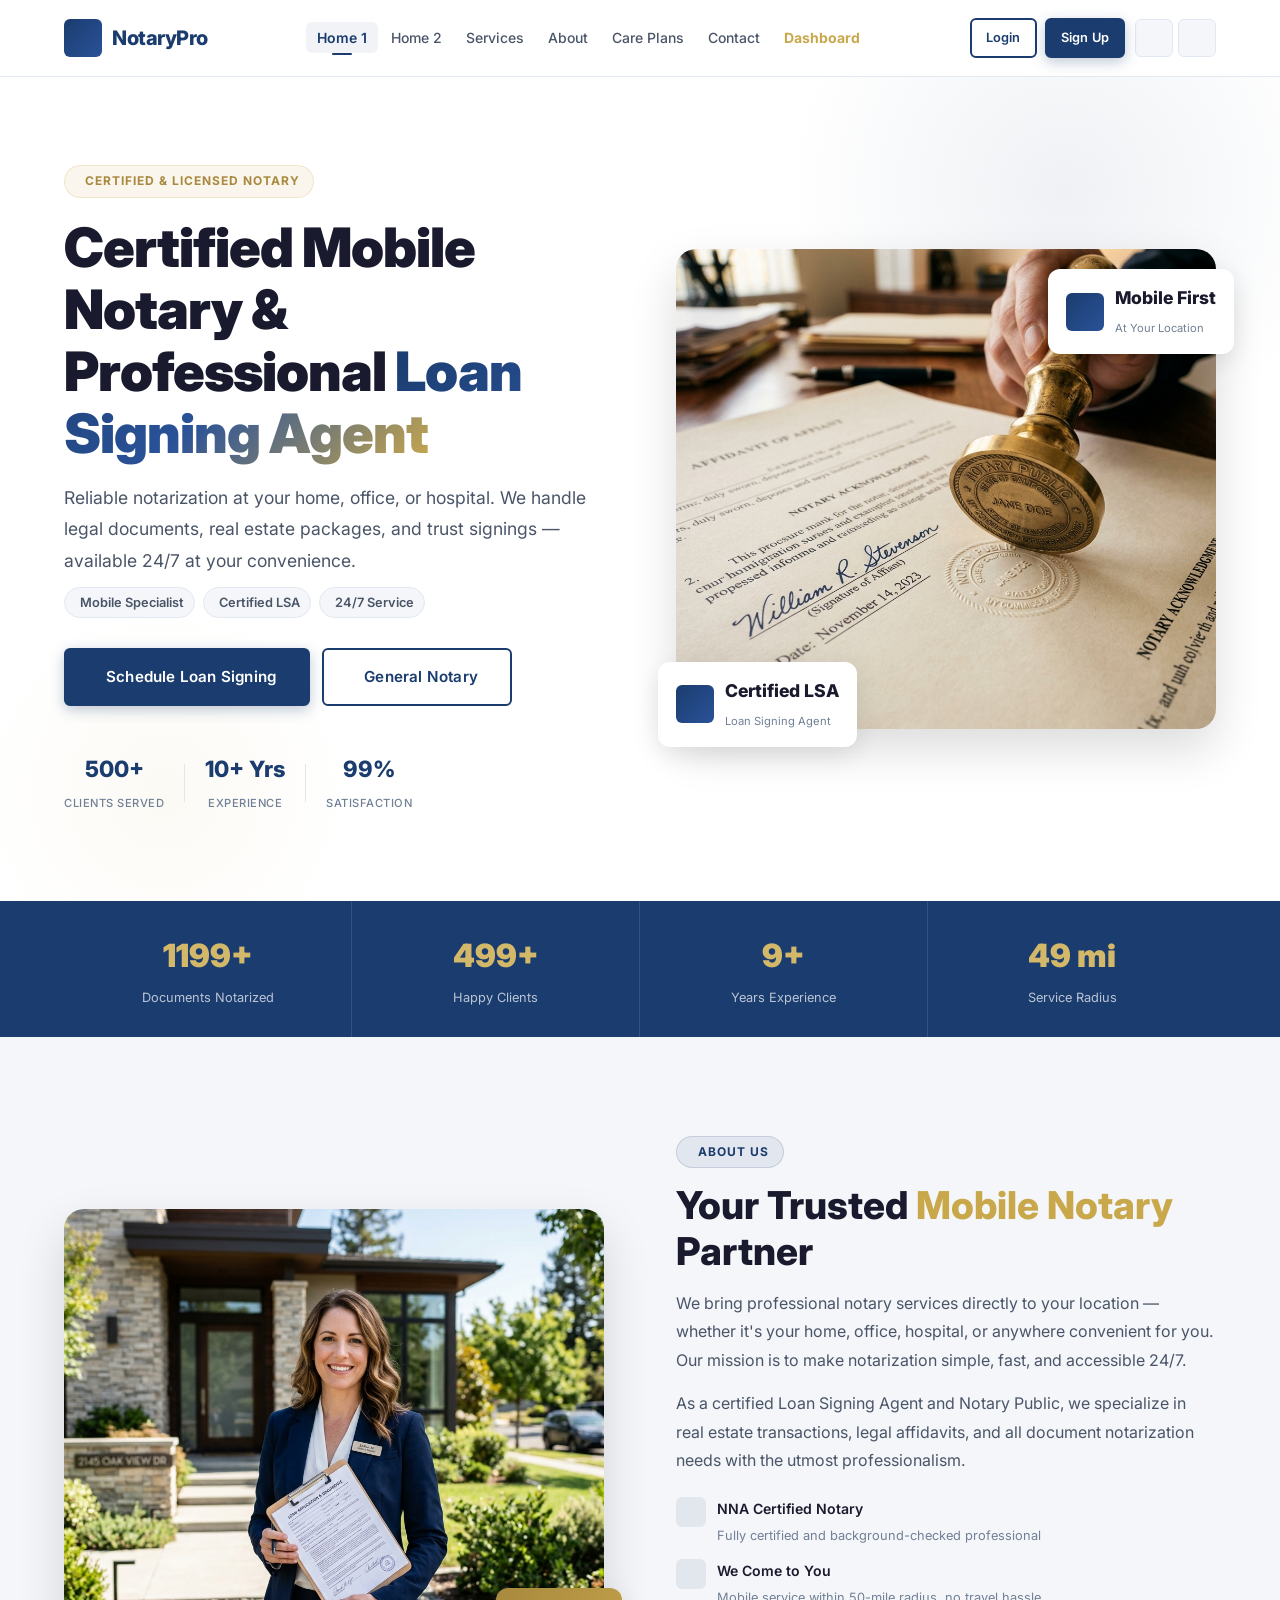
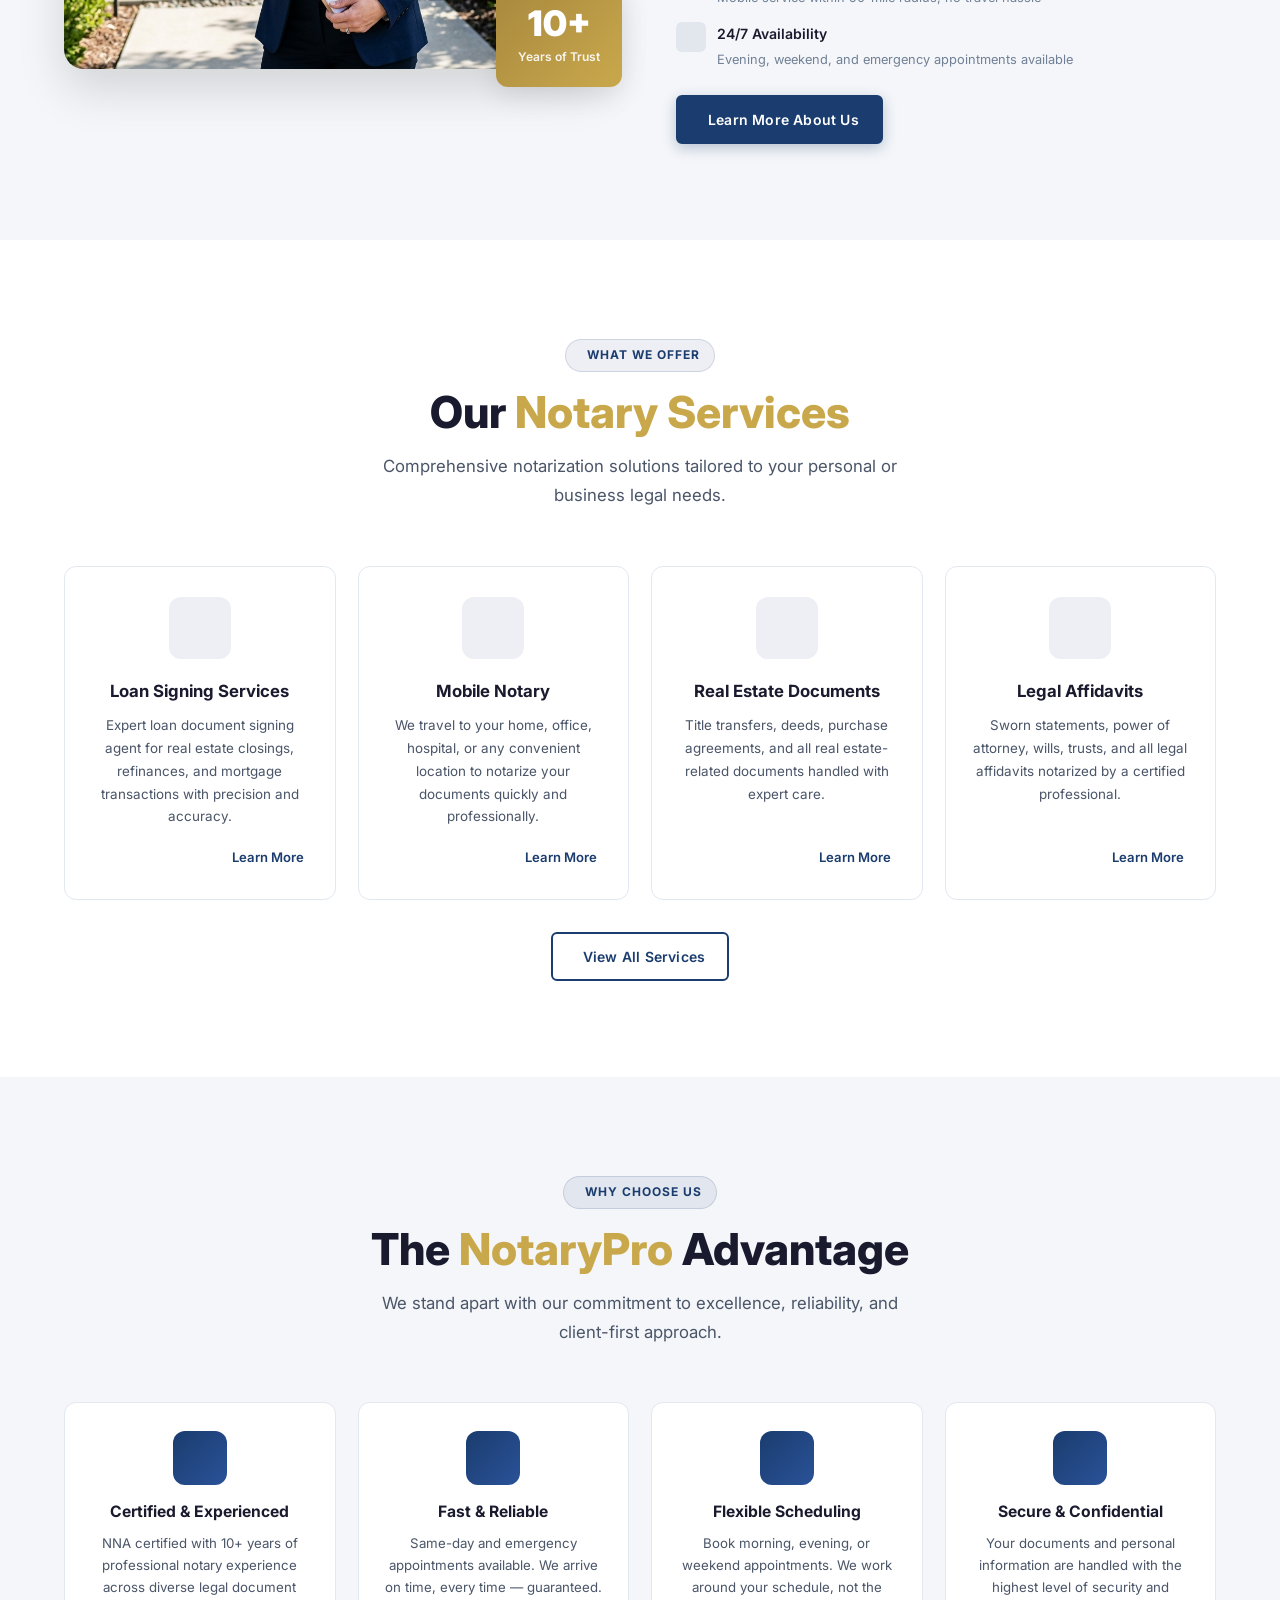
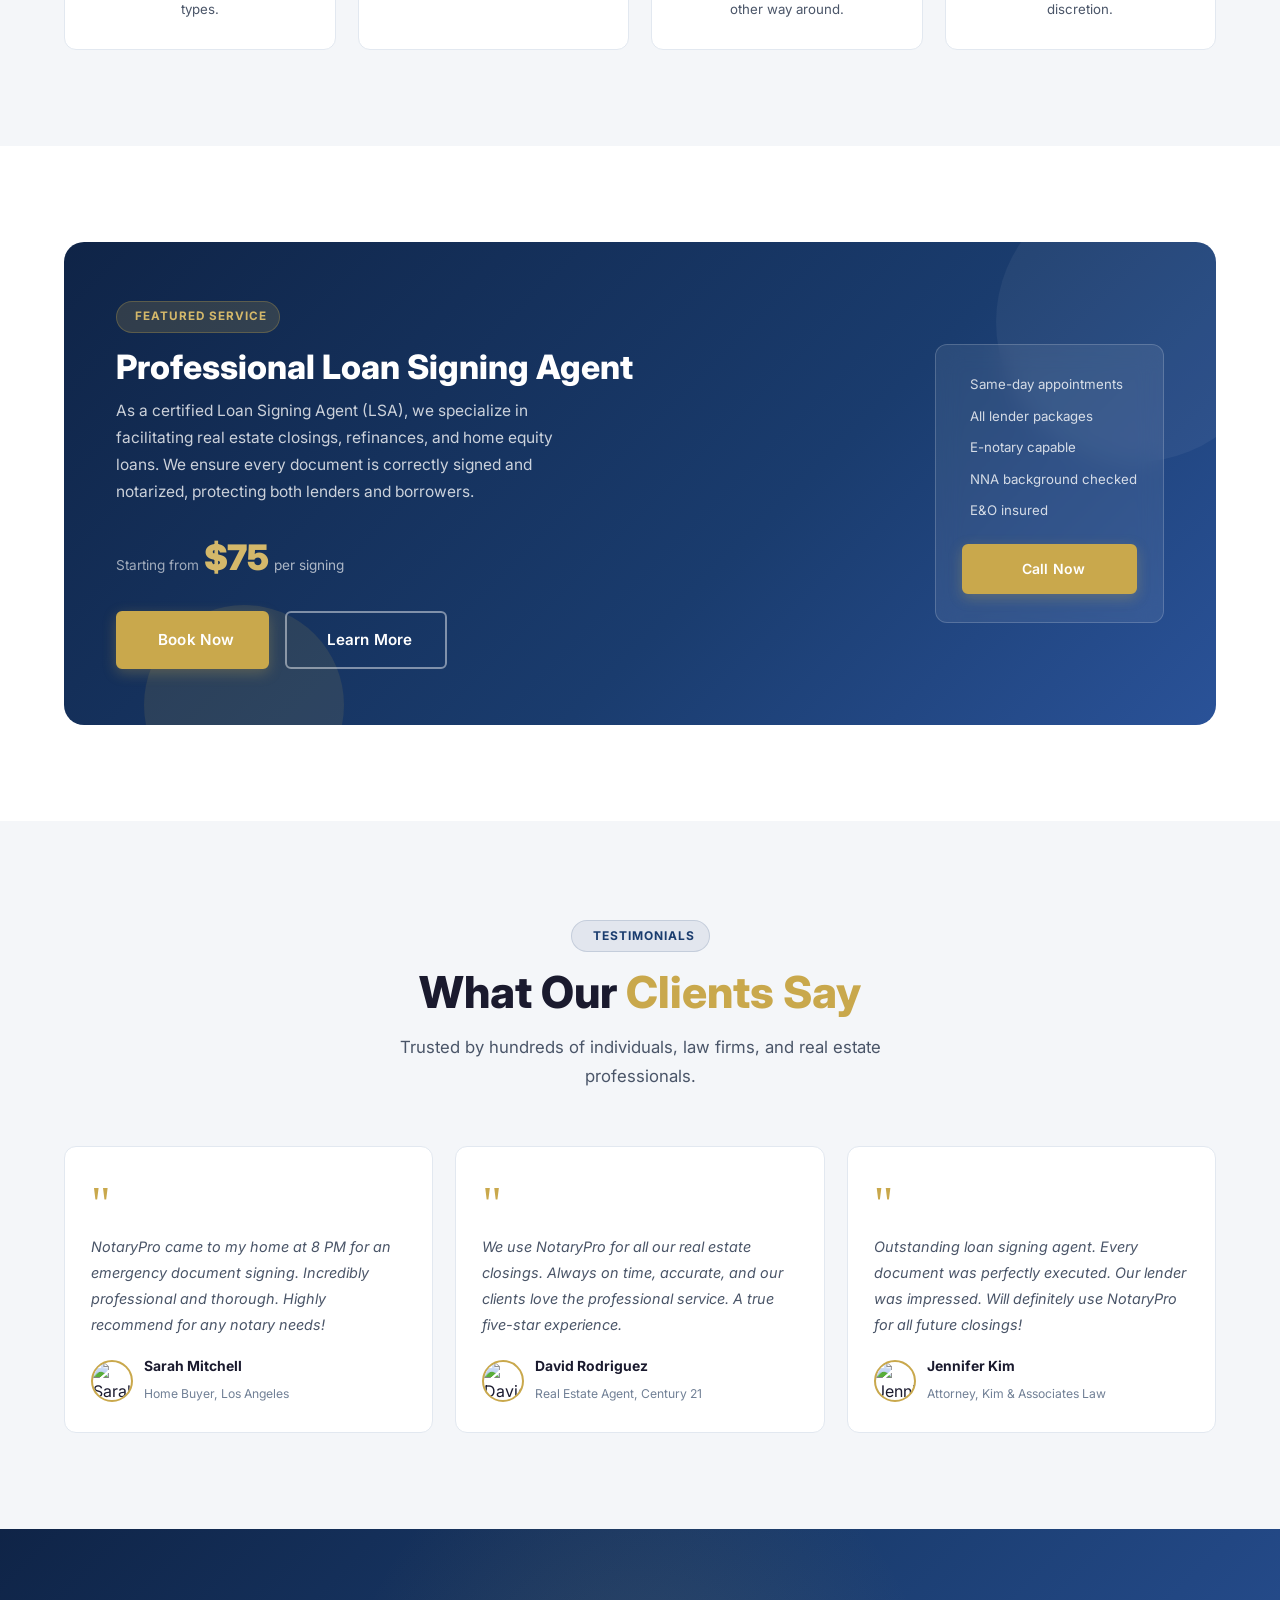
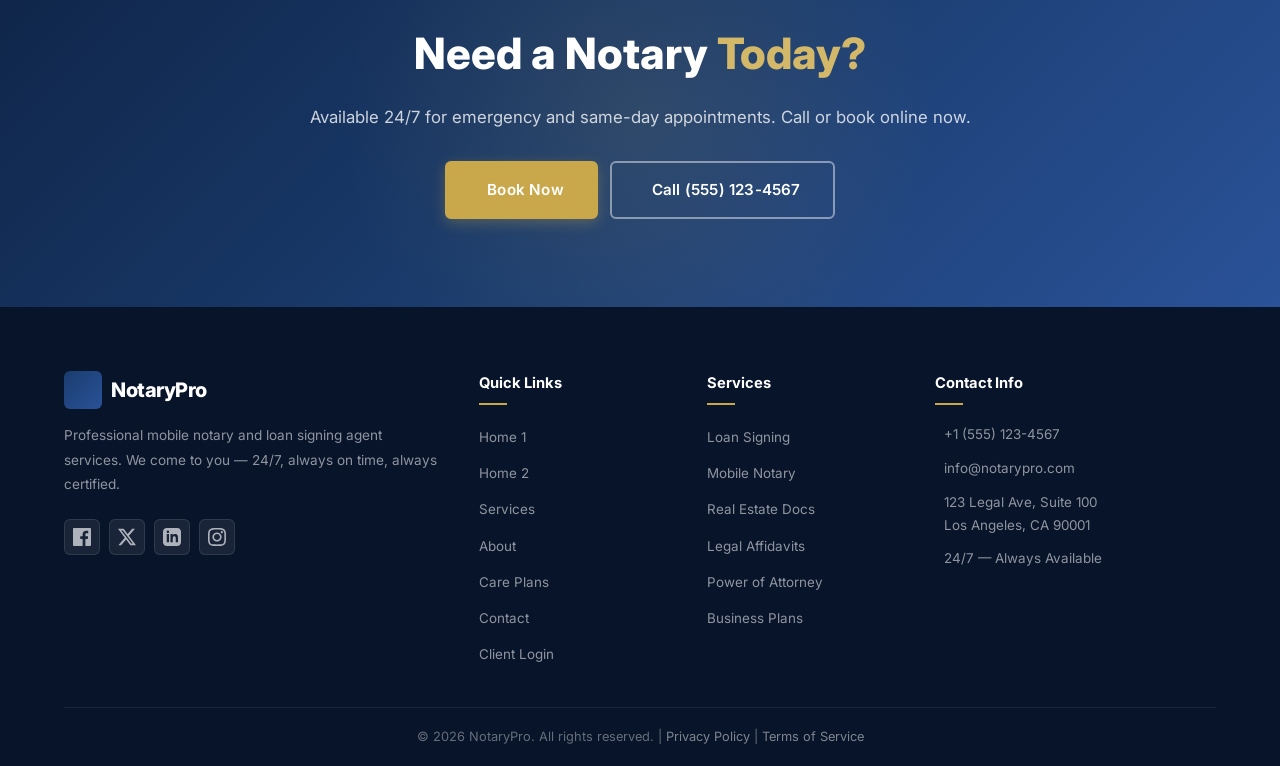
==== commit d3bac264: "In 360,768,1024 theme icon and LTR icon should be placed inside hamburger menu" ====
--- a/index.html
+++ b/index.html
@@ -80,17 +80,17 @@
       <div class="hero-content">
         <div class="hero-badge animate-fadeup"><i data-lucide="shield-check"></i> Certified & Licensed Notary</div>
         <h1 class="hero-title animate-fadeup" style="animation-delay:0.1s">
-          Trusted Mobile Notary Services at Your <span class="gradient-text">Doorstep</span>
+          Certified Mobile Notary & Professional <span class="gradient-text">Loan Signing Agent</span>
         </h1>
-        <p class="hero-subtitle animate-fadeup" style="animation-delay:0.2s">Professional notarization whenever and wherever you need it. Fast, secure, and always available for your legal needs.</p>
+        <p class="hero-subtitle animate-fadeup" style="animation-delay:0.2s">Reliable notarization at your home, office, or hospital. We handle legal documents, real estate packages, and trust signings — available 24/7 at your convenience.</p>
         <div class="hero-tags animate-fadeup" style="animation-delay:0.25s">
-          <span class="hero-tag"><i data-lucide="check-circle"></i> Loan Signing</span>
-          <span class="hero-tag"><i data-lucide="check-circle"></i> Legal Documents</span>
-          <span class="hero-tag"><i data-lucide="check-circle"></i> 24/7 Availability</span>
+          <span class="hero-tag"><i data-lucide="home"></i> Mobile Specialist</span>
+          <span class="hero-tag"><i data-lucide="file-signature"></i> Certified LSA</span>
+          <span class="hero-tag"><i data-lucide="clock"></i> 24/7 Service</span>
         </div>
         <div class="hero-ctas animate-fadeup" style="animation-delay:0.3s">
-          <a href="index.html" class="btn btn-primary btn-lg"><i data-lucide="calendar-check"></i> Book Notary</a>
-          <a href="index.html" class="btn btn-secondary btn-lg"><i data-lucide="clock"></i> Schedule Appointment</a>
+          <a href="contact.html" class="btn btn-primary btn-lg"><i data-lucide="calendar-check"></i> Schedule Loan Signing</a>
+          <a href="contact.html" class="btn btn-secondary btn-lg"><i data-lucide="file-text"></i> General Notary</a>
         </div>
         <div class="hero-trust animate-fadeup" style="animation-delay:0.4s">
           <div class="trust-item">
@@ -111,20 +111,20 @@
       </div>
       <div class="hero-image animate-right" style="animation-delay:0.2s">
         <div class="hero-image-wrapper">
-          <img src="https://images.unsplash.com/photo-1450101499163-c8848c66ca85?w=800&q=80" alt="Professional notary signing documents" loading="eager" />
+          <img src="images/notary_hero_signing.png" alt="Professional notary signing documents" loading="eager" />
         </div>
         <div class="hero-float-card card-bottom">
           <div class="hero-card-icon"><i data-lucide="award"></i></div>
           <div class="hero-card-text">
-            <span class="value">NNA Certified</span>
-            <span class="label">Notary Association</span>
+            <span class="value">Certified LSA</span>
+            <span class="label">Loan Signing Agent</span>
           </div>
         </div>
         <div class="hero-float-card card-top">
-          <div class="hero-card-icon"><i data-lucide="clock-4"></i></div>
+          <div class="hero-card-icon"><i data-lucide="map-pin"></i></div>
           <div class="hero-card-text">
-            <span class="value">24 / 7</span>
-            <span class="label">Available</span>
+            <span class="value">Mobile First</span>
+            <span class="label">At Your Location</span>
           </div>
         </div>
       </div>
@@ -161,7 +161,7 @@
   <div class="container">
     <div class="about-grid">
       <div class="about-image-wrapper reveal-left">
-        <img src="https://images.unsplash.com/photo-1554224155-8d04cb21cd6c?w=800&q=80" alt="Professional notary at work" loading="lazy" />
+        <img src="images/notary_mobile_agent.png" alt="Professional notary at work" loading="lazy" />
         <div class="about-exp-badge">
           <span class="years">10+</span>
           <span class="years-label">Years of Trust</span>
--- a/styles.css
+++ b/styles.css
@@ -2113,9 +2113,13 @@
    PAGE HERO (sub-pages)
 ═══════════════════════════════════════════ */
 .page-hero {
-  background: linear-gradient(135deg, var(--primary-dark) 0%, var(--primary) 100%);
+  min-height: 480px;
+  display: flex;
+  align-items: center;
+  justify-content: center;
+  background: var(--primary-dark);
   color: white;
-  padding: 80px 0;
+  padding: 100px 0;
   text-align: center;
   position: relative;
   overflow: hidden;
@@ -2125,8 +2129,9 @@
   content: '';
   position: absolute;
   inset: 0;
-  background: url('https://images.unsplash.com/photo-1450101499163-c8848c66ca85?w=1400&q=60') center/cover no-repeat;
-  opacity: 0.07;
+  background: url('images/notary_documents_office.png') center/cover no-repeat;
+  opacity: 0.25;
+  filter: brightness(0.4);
 }
 
 .page-hero-inner {
@@ -2175,6 +2180,55 @@
   max-width: 560px;
   margin: 0 auto;
   line-height: 1.8;
+}
+
+/* ── Immersive Section ── */
+.section-immersive {
+  position: relative;
+  padding: 120px 0;
+  color: white;
+  overflow: hidden;
+  display: flex;
+  align-items: center;
+  min-height: 500px;
+}
+
+.section-immersive .container {
+  position: relative;
+  z-index: 2;
+}
+
+.immersive-bg {
+  position: absolute;
+  inset: 0;
+  z-index: 0;
+}
+
+.immersive-bg img {
+  width: 100%;
+  height: 100%;
+  object-fit: cover;
+}
+
+.immersive-overlay {
+  position: absolute;
+  inset: 0;
+  background: linear-gradient(rgba(0,0,0,0.85), rgba(0,0,0,0.65));
+  z-index: 1;
+}
+
+.section-immersive h2 {
+  color: white;
+}
+
+.section-immersive .section-badge {
+  background: rgba(255, 255, 255, 0.1);
+  color: var(--accent-light);
+  border-color: rgba(255, 255, 255, 0.2);
+}
+
+.section-immersive p {
+  color: rgba(255, 255, 255, 0.85);
 }
 
 /* ═══════════════════════════════════════════
@@ -2508,12 +2562,15 @@
   }
 
   .nav-toggles {
-    align-items: center;
+    display: none;
+  }
+
+  .drawer-toggles {
     display: flex;
-  }
-
-  .drawer-toggles {
-    display: none;
+    padding: 20px;
+    gap: 12px;
+    border-top: 1px solid var(--border);
+    justify-content: center;
   }
 
   .drawer-links li a i,
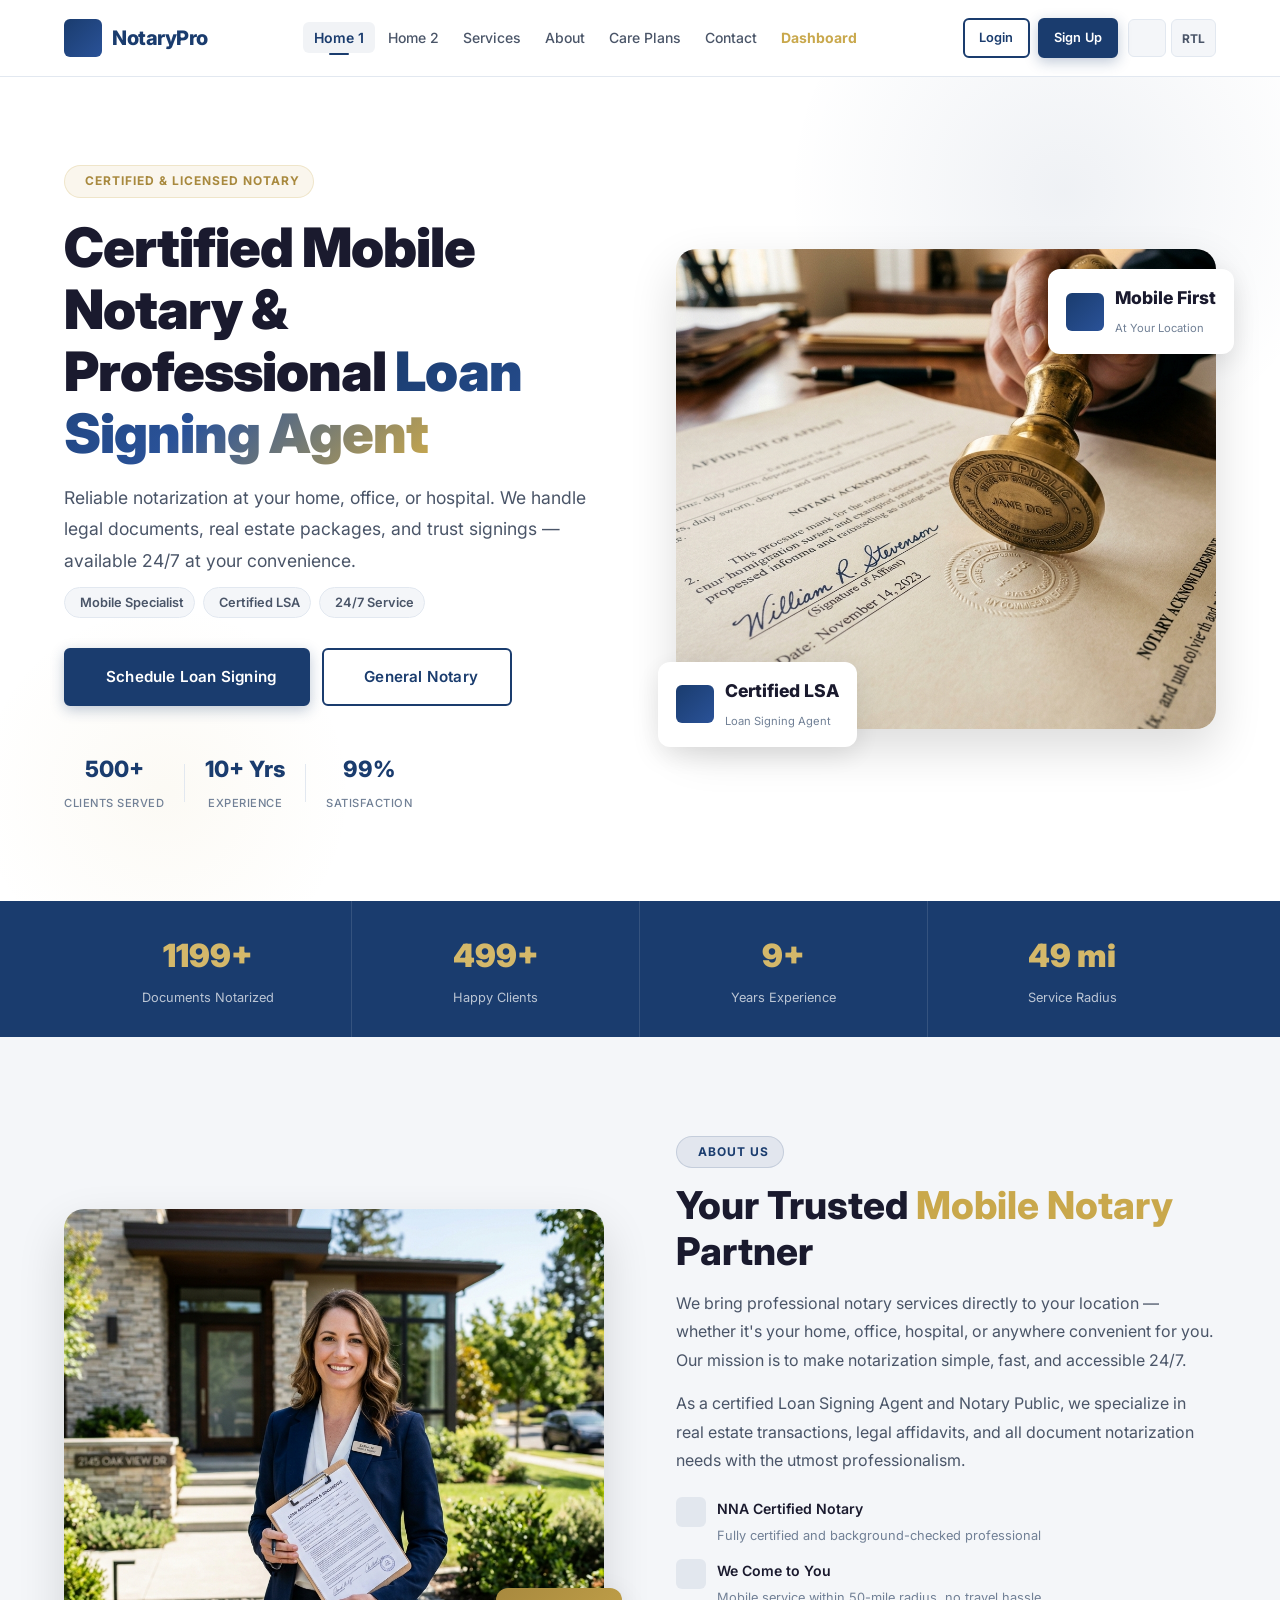
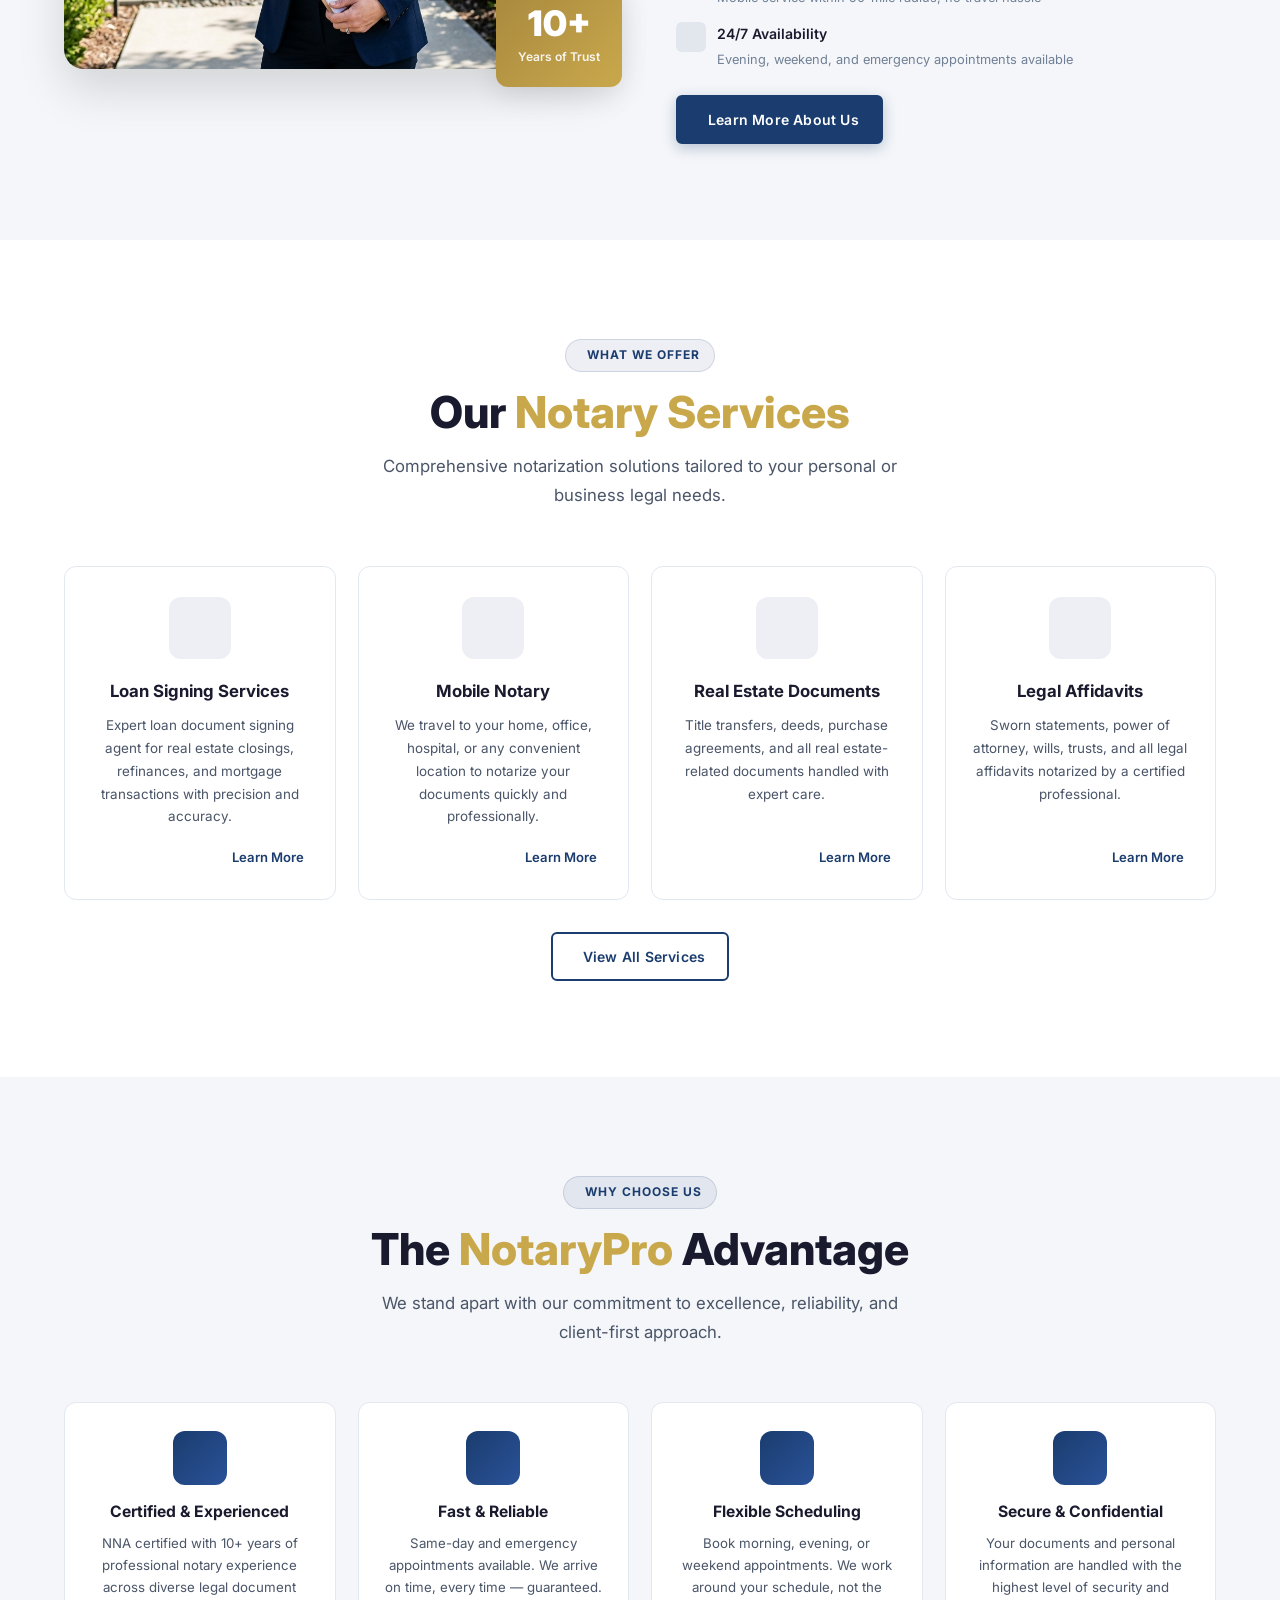
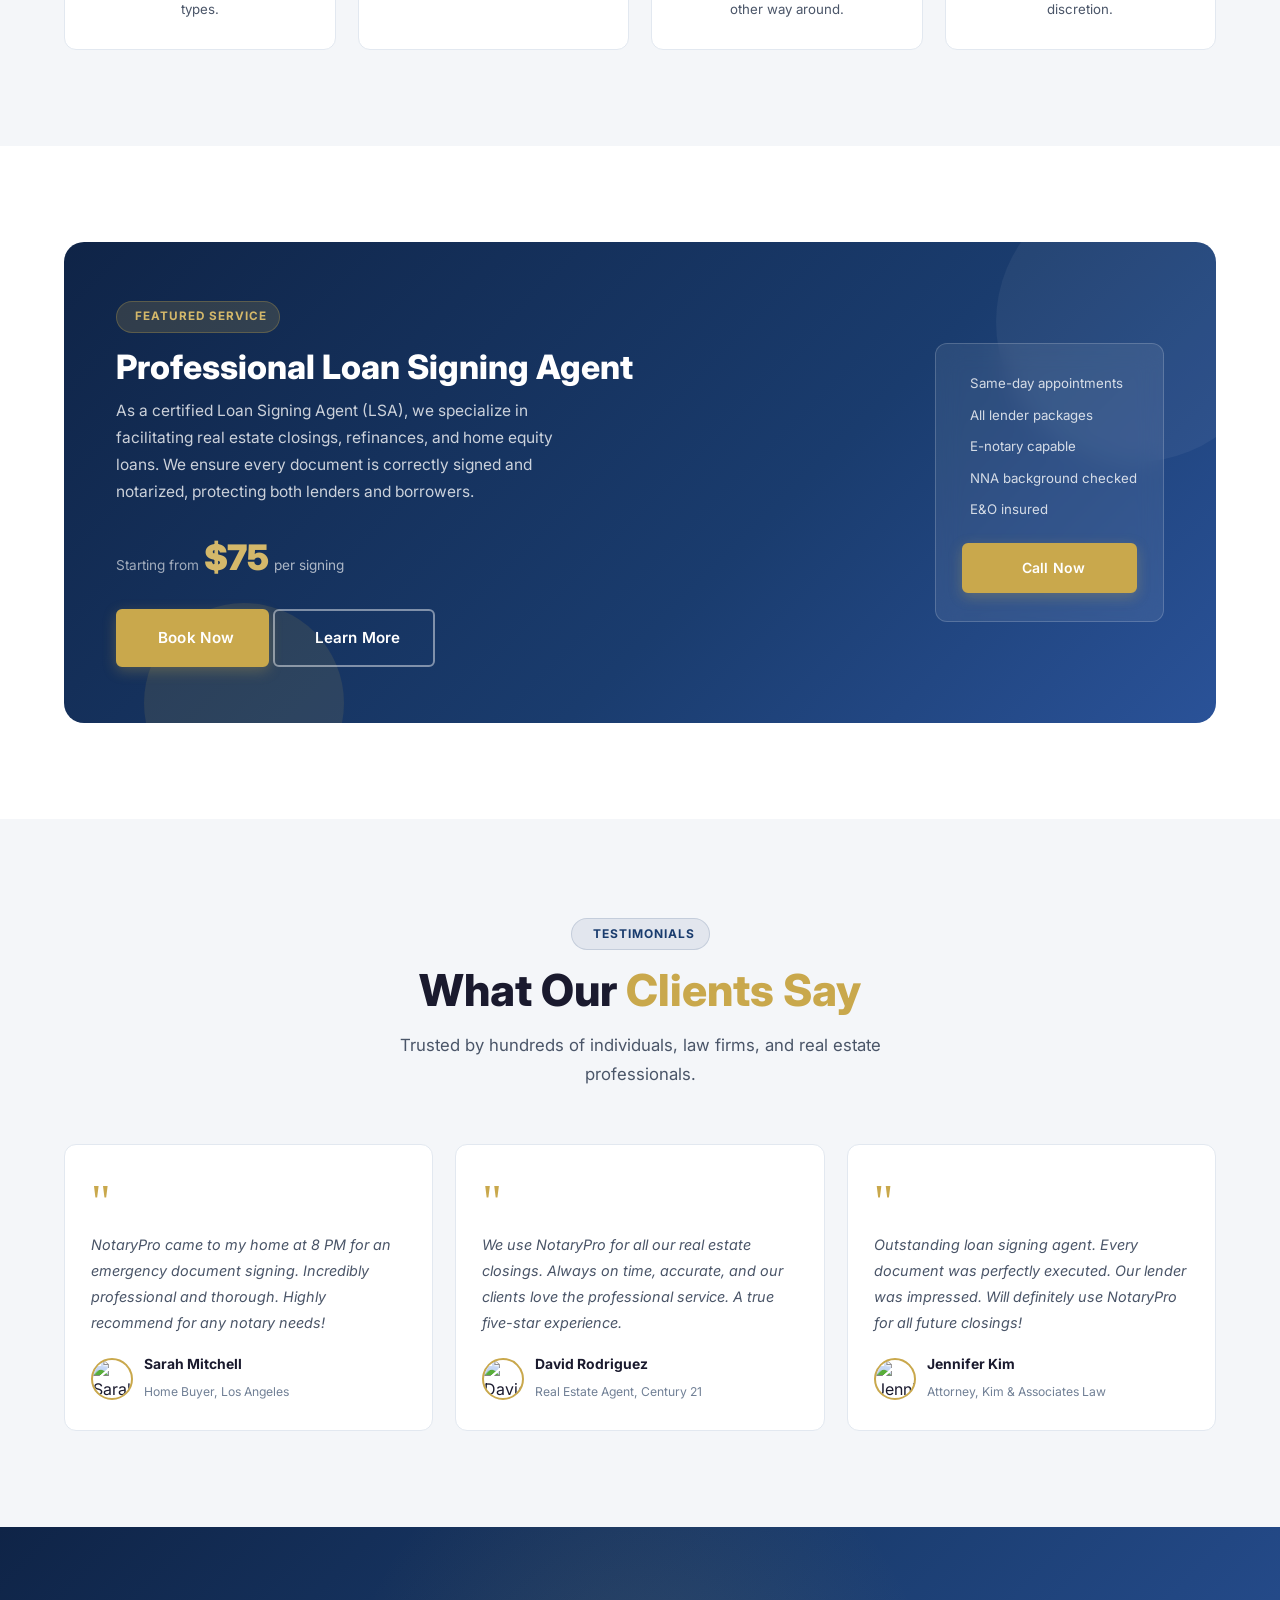
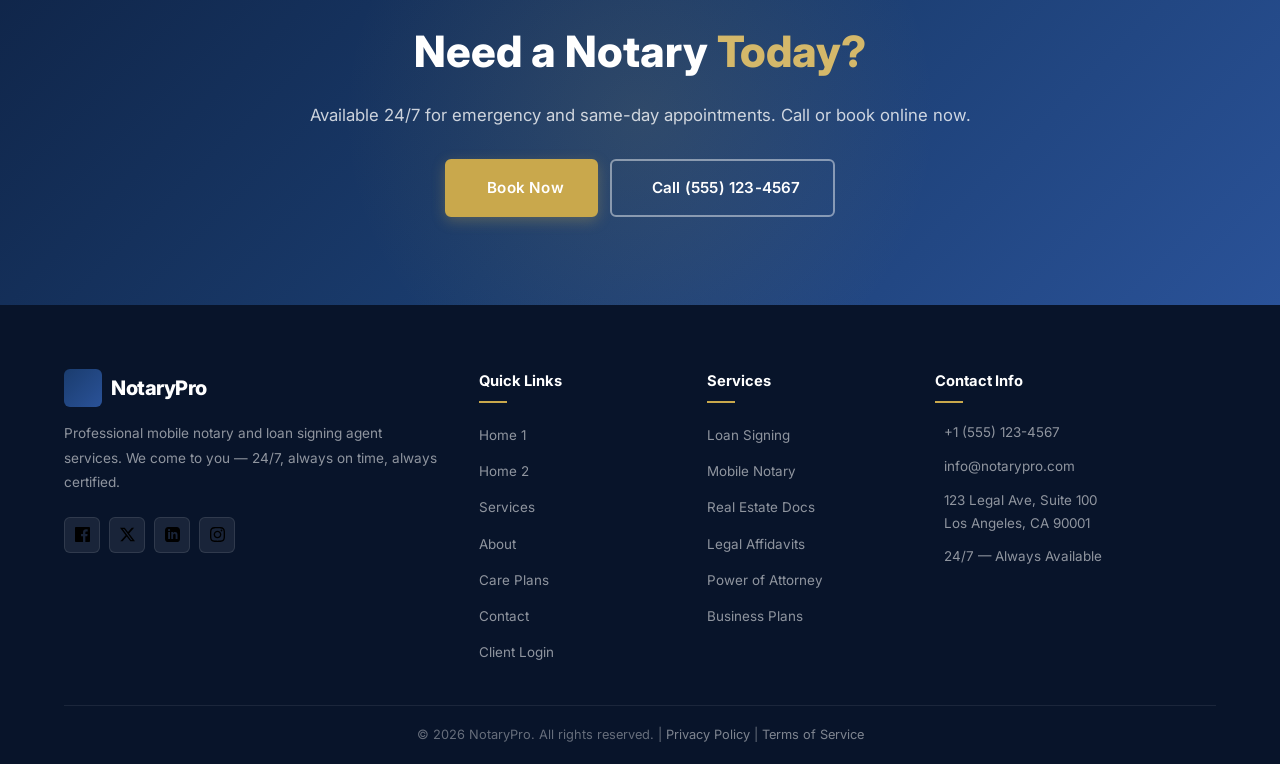
==== commit 52915097: ". In care plans  page the card should text and numbers should be aligned in mobile and tab view" ====
--- a/index.html
+++ b/index.html
@@ -38,7 +38,7 @@
       </div>
       <div class="nav-toggles">
         <button class="toggle-btn" id="theme-toggle" aria-label="Toggle theme"><i data-lucide="moon"></i></button>
-        <button class="toggle-btn" id="rtl-toggle" aria-label="Toggle RTL"><i data-lucide="languages"></i></button>
+        <button class="toggle-btn" id="rtl-toggle" aria-label="Toggle RTL">RTL</button>
       </div>
     </div>
     <button class="hamburger" id="hamburger" aria-label="Menu">
@@ -63,7 +63,7 @@
     </ul>
     <div class="drawer-toggles">
       <button class="toggle-btn" id="theme-toggle-m" aria-label="Toggle theme"><i data-lucide="moon"></i></button>
-      <button class="toggle-btn" id="rtl-toggle-m" aria-label="Toggle RTL"><i data-lucide="languages"></i></button>
+      <button class="toggle-btn" id="rtl-toggle-m" aria-label="Toggle RTL">RTL</button>
     </div>
     <div class="drawer-cta">
       <a href="register.html" class="btn btn-primary btn-full">Sign Up</a>
--- a/styles.css
+++ b/styles.css
@@ -5,56 +5,24 @@
 @import url('https://fonts.googleapis.com/css2?family=Inter:wght@300;400;500;600;700;800;900&display=swap');
 
 /* ── Reset ── */
-*,
-*::before,
-*::after {
-  margin: 0;
-  padding: 0;
-  box-sizing: border-box;
-}
-
-html {
-  scroll-behavior: smooth;
-}
-
-img {
-  max-width: 100%;
-  height: auto;
-  display: block;
-}
-
-a {
-  text-decoration: none;
-  color: inherit;
-}
-
-ul {
-  list-style: none;
-}
-
-button {
-  cursor: pointer;
-  border: none;
-  background: none;
-  font-family: inherit;
-}
-
-input,
-textarea,
-select {
-  font-family: inherit;
-}
+*, *::before, *::after { margin: 0; padding: 0; box-sizing: border-box; }
+html { scroll-behavior: smooth; }
+img { max-width: 100%; height: auto; display: block; }
+a { text-decoration: none; color: inherit; }
+ul { list-style: none; }
+button { cursor: pointer; border: none; background: none; font-family: inherit; }
+input, textarea, select { font-family: inherit; }
 
 /* ── Variables ── */
 :root {
   --primary: #1A3C6E;
   --primary-light: #2A5298;
   --primary-dark: #0F2447;
-  --primary-rgb: 26, 60, 110;
+  --primary-rgb: 26,60,110;
   --accent: #C9A84C;
   --accent-light: #D4B86A;
   --accent-dark: #A8893E;
-  --accent-rgb: 201, 168, 76;
+  --accent-rgb: 201,168,76;
 
   --bg: #FFFFFF;
   --bg-secondary: #F4F6F9;
@@ -63,11 +31,11 @@
   --text-secondary: #4A5568;
   --text-muted: #718096;
   --border: #E2E8F0;
-  --shadow-sm: 0 2px 8px rgba(0, 0, 0, 0.06);
-  --shadow: 0 4px 16px rgba(0, 0, 0, 0.08);
-  --shadow-md: 0 8px 28px rgba(0, 0, 0, 0.10);
-  --shadow-lg: 0 20px 48px rgba(0, 0, 0, 0.14);
-  --header-bg: rgba(255, 255, 255, 0.96);
+  --shadow-sm: 0 2px 8px rgba(0,0,0,0.06);
+  --shadow: 0 4px 16px rgba(0,0,0,0.08);
+  --shadow-md: 0 8px 28px rgba(0,0,0,0.10);
+  --shadow-lg: 0 20px 48px rgba(0,0,0,0.14);
+  --header-bg: rgba(255,255,255,0.96);
 
   --header-h: 76px;
   --container: 1200px;
@@ -75,10 +43,9 @@
   --radius: 12px;
   --radius-lg: 20px;
   --radius-full: 9999px;
-  --transition: all 0.3s cubic-bezier(0.4, 0, 0.2, 1);
+  --transition: all 0.3s cubic-bezier(0.4,0,0.2,1);
   --transition-fast: all 0.15s ease;
 }
-
 [data-theme="dark"] {
   --bg: #0F0F0F;
   --bg-secondary: #181818;
@@ -87,11 +54,11 @@
   --text-secondary: #A0AEC0;
   --text-muted: #60728A;
   --border: #2A3447;
-  --shadow-sm: 0 2px 8px rgba(0, 0, 0, 0.35);
-  --shadow: 0 4px 16px rgba(0, 0, 0, 0.45);
-  --shadow-md: 0 8px 28px rgba(0, 0, 0, 0.55);
-  --shadow-lg: 0 20px 48px rgba(0, 0, 0, 0.65);
-  --header-bg: rgba(15, 15, 15, 0.96);
+  --shadow-sm: 0 2px 8px rgba(0,0,0,0.35);
+  --shadow: 0 4px 16px rgba(0,0,0,0.45);
+  --shadow-md: 0 8px 28px rgba(0,0,0,0.55);
+  --shadow-lg: 0 20px 48px rgba(0,0,0,0.65);
+  --header-bg: rgba(15,15,15,0.96);
 }
 
 /* ── Base ── */
@@ -103,328 +70,93 @@
   transition: background 0.3s ease, color 0.3s ease;
   overflow-x: hidden;
 }
-
-.container {
-  max-width: var(--container);
-  margin: 0 auto;
-  padding: 0 24px;
-}
-
-.section {
-  padding: 96px 0;
-}
-
-.section-alt {
-  background: var(--bg-secondary);
-}
+.container { max-width: var(--container); margin: 0 auto; padding: 0 24px; }
+.section { padding: 96px 0; }
+.section-alt { background: var(--bg-secondary); }
 
 /* ── Section Header ── */
-.section-header {
-  text-align: center;
-  margin-bottom: 56px;
-}
-
+.section-header { text-align: center; margin-bottom: 56px; }
 .section-badge {
-  display: inline-flex;
-  align-items: center;
-  gap: 7px;
-  background: rgba(var(--primary-rgb), 0.08);
-  color: var(--primary);
-  border: 1px solid rgba(var(--primary-rgb), 0.15);
-  padding: 5px 14px;
-  border-radius: var(--radius-full);
-  font-size: 0.75rem;
-  font-weight: 700;
-  text-transform: uppercase;
-  letter-spacing: 1px;
+  display: inline-flex; align-items: center; gap: 7px;
+  background: rgba(var(--primary-rgb),0.08); color: var(--primary);
+  border: 1px solid rgba(var(--primary-rgb),0.15);
+  padding: 5px 14px; border-radius: var(--radius-full);
+  font-size: 0.75rem; font-weight: 700; text-transform: uppercase; letter-spacing: 1px;
   margin-bottom: 14px;
 }
-
-[data-theme="dark"] .section-badge {
-  background: rgba(var(--accent-rgb), 0.1);
-  color: var(--accent-light);
-  border-color: rgba(var(--accent-rgb), 0.2);
-}
-
-.section-header h2 {
-  font-size: clamp(1.8rem, 4vw, 2.75rem);
-  font-weight: 800;
-  line-height: 1.2;
-  margin-bottom: 14px;
-}
-
-.section-header h2 span {
-  color: var(--accent);
-}
-
-.section-header p {
-  font-size: 1.05rem;
-  color: var(--text-secondary);
-  max-width: 560px;
-  margin: 0 auto;
-}
+[data-theme="dark"] .section-badge { background: rgba(var(--accent-rgb),0.1); color: var(--accent-light); border-color: rgba(var(--accent-rgb),0.2); }
+.section-header h2 { font-size: clamp(1.8rem,4vw,2.75rem); font-weight: 800; line-height: 1.2; margin-bottom: 14px; }
+.section-header h2 span { color: var(--accent); }
+.section-header p { font-size: 1.05rem; color: var(--text-secondary); max-width: 560px; margin: 0 auto; }
 
 /* ── Gradient text ── */
 .gradient-text {
   background: linear-gradient(135deg, var(--primary) 0%, var(--primary-light) 50%, var(--accent) 100%);
-  -webkit-background-clip: text;
-  -webkit-text-fill-color: transparent;
-  background-clip: text;
+  -webkit-background-clip: text; -webkit-text-fill-color: transparent; background-clip: text;
 }
 
 /* ── Animations ── */
-@keyframes fadeUp {
-  from {
-    opacity: 0;
-    transform: translateY(30px);
-  }
-
-  to {
-    opacity: 1;
-    transform: translateY(0);
-  }
-}
-
-@keyframes fadeIn {
-  from {
-    opacity: 0;
-  }
-
-  to {
-    opacity: 1;
-  }
-}
-
-@keyframes slideLeft {
-  from {
-    opacity: 0;
-    transform: translateX(-30px);
-  }
-
-  to {
-    opacity: 1;
-    transform: translateX(0);
-  }
-}
-
-@keyframes slideRight {
-  from {
-    opacity: 0;
-    transform: translateX(30px);
-  }
-
-  to {
-    opacity: 1;
-    transform: translateX(0);
-  }
-}
-
-@keyframes pulse {
-
-  0%,
-  100% {
-    box-shadow: 0 0 0 0 rgba(var(--accent-rgb), 0.4);
-  }
-
-  50% {
-    box-shadow: 0 0 0 12px rgba(var(--accent-rgb), 0);
-  }
-}
-
-@keyframes float {
-
-  0%,
-  100% {
-    transform: translateY(0);
-  }
-
-  50% {
-    transform: translateY(-10px);
-  }
-}
-
-@keyframes shimmer {
-  0% {
-    background-position: -200% 0;
-  }
-
-  100% {
-    background-position: 200% 0;
-  }
-}
-
-@keyframes countUp {
-  from {
-    opacity: 0;
-    transform: translateY(10px);
-  }
-
-  to {
-    opacity: 1;
-    transform: translateY(0);
-  }
-}
-
-.animate-fadeup {
-  animation: fadeUp 0.7s ease both;
-}
-
-.animate-fadein {
-  animation: fadeIn 0.7s ease both;
-}
-
-.animate-left {
-  animation: slideLeft 0.7s ease both;
-}
-
-.animate-right {
-  animation: slideRight 0.7s ease both;
-}
-
-.reveal {
-  opacity: 0;
-  transform: translateY(28px);
-  transition: opacity 0.6s ease, transform 0.6s ease;
-}
-
-.reveal.visible {
-  opacity: 1;
-  transform: translateY(0);
-}
-
-.reveal-left {
-  opacity: 0;
-  transform: translateX(-28px);
-  transition: opacity 0.6s ease, transform 0.6s ease;
-}
-
-.reveal-left.visible {
-  opacity: 1;
-  transform: translateX(0);
-}
-
-.reveal-right {
-  opacity: 0;
-  transform: translateX(28px);
-  transition: opacity 0.6s ease, transform 0.6s ease;
-}
-
-.reveal-right.visible {
-  opacity: 1;
-  transform: translateX(0);
-}
-
-.delay-1 {
-  transition-delay: 0.1s;
-}
-
-.delay-2 {
-  transition-delay: 0.2s;
-}
-
-.delay-3 {
-  transition-delay: 0.3s;
-}
-
-.delay-4 {
-  transition-delay: 0.4s;
-}
+@keyframes fadeUp { from { opacity: 0; transform: translateY(30px); } to { opacity: 1; transform: translateY(0); } }
+@keyframes fadeIn { from { opacity: 0; } to { opacity: 1; } }
+@keyframes slideLeft { from { opacity: 0; transform: translateX(-30px); } to { opacity: 1; transform: translateX(0); } }
+@keyframes slideRight { from { opacity: 0; transform: translateX(30px); } to { opacity: 1; transform: translateX(0); } }
+@keyframes pulse { 0%,100% { box-shadow: 0 0 0 0 rgba(var(--accent-rgb),0.4); } 50% { box-shadow: 0 0 0 12px rgba(var(--accent-rgb),0); } }
+@keyframes float { 0%,100% { transform: translateY(0); } 50% { transform: translateY(-10px); } }
+@keyframes shimmer { 0% { background-position: -200% 0; } 100% { background-position: 200% 0; } }
+@keyframes countUp { from { opacity:0; transform: translateY(10px);} to {opacity:1; transform:translateY(0);} }
+
+.animate-fadeup { animation: fadeUp 0.7s ease both; }
+.animate-fadein { animation: fadeIn 0.7s ease both; }
+.animate-left { animation: slideLeft 0.7s ease both; }
+.animate-right { animation: slideRight 0.7s ease both; }
+
+.reveal { opacity: 0; transform: translateY(28px); transition: opacity 0.6s ease, transform 0.6s ease; }
+.reveal.visible { opacity: 1; transform: translateY(0); }
+.reveal-left { opacity: 0; transform: translateX(-28px); transition: opacity 0.6s ease, transform 0.6s ease; }
+.reveal-left.visible { opacity: 1; transform: translateX(0); }
+.reveal-right { opacity: 0; transform: translateX(28px); transition: opacity 0.6s ease, transform 0.6s ease; }
+.reveal-right.visible { opacity: 1; transform: translateX(0); }
+.delay-1 { transition-delay: 0.1s; } .delay-2 { transition-delay: 0.2s; }
+.delay-3 { transition-delay: 0.3s; } .delay-4 { transition-delay: 0.4s; }
 
 /* ═══════════════════════════════════════════
    HEADER
 ═══════════════════════════════════════════ */
 .site-header {
-  position: sticky;
-  top: 0;
-  z-index: 1000;
+  position: sticky; top: 0; z-index: 1000;
   background: var(--header-bg);
-  backdrop-filter: blur(20px);
-  -webkit-backdrop-filter: blur(20px);
+  backdrop-filter: blur(20px); -webkit-backdrop-filter: blur(20px);
   border-bottom: 1px solid var(--border);
   transition: var(--transition);
 }
-
-.site-header.scrolled {
-  box-shadow: var(--shadow-md);
-}
-
+.site-header.scrolled { box-shadow: var(--shadow-md); }
 .nav-container {
-  max-width: var(--container);
-  margin: 0 auto;
-  padding: 0 24px;
-  height: var(--header-h);
-  display: flex;
-  align-items: center;
-  gap: 24px;
-}
-
-.nav-logo a {
-  display: flex;
-  align-items: center;
-  gap: 10px;
-}
-
+  max-width: var(--container); margin: 0 auto; padding: 0 24px;
+  height: var(--header-h); display: flex; align-items: center; gap: 24px;
+}
+.nav-logo a { display: flex; align-items: center; gap: 10px; }
 .logo-icon {
-  width: 38px;
-  height: 38px;
+  width: 38px; height: 38px;
   background: linear-gradient(135deg, var(--primary), var(--primary-light));
-  border-radius: var(--radius-sm);
-  display: flex;
-  align-items: center;
-  justify-content: center;
-  color: white;
-  flex-shrink: 0;
-}
-
-.logo-icon svg {
-  width: 20px;
-  height: 20px;
-}
-
-.logo-text {
-  font-size: 1.25rem;
-  font-weight: 800;
-  color: var(--primary);
-  letter-spacing: -0.5px;
-  white-space: nowrap;
-}
-
-[data-theme="dark"] .logo-text {
-  color: var(--accent-light);
-}
-
-.nav-links {
-  display: flex;
-  align-items: center;
-  gap: 2px;
-  flex: 1;
-  justify-content: center;
-}
-
-@media (max-width: 1024px) {
-  .nav-links {
-    display: none;
-  }
-}
-
+  border-radius: var(--radius-sm); display: flex; align-items: center; justify-content: center;
+  color: white; flex-shrink: 0;
+}
+.logo-icon svg { width: 20px; height: 20px; }
+.logo-text { font-size: 1.25rem; font-weight: 800; color: var(--primary); letter-spacing: -0.5px; white-space: nowrap; }
+[data-theme="dark"] .logo-text { color: var(--accent-light); }
+
+.nav-links { display: flex; align-items: center; gap: 2px; flex: 1; justify-content: center; }
 .nav-links li a {
-  padding: 7px 11px;
-  border-radius: var(--radius-sm);
-  font-size: 0.875rem;
-  font-weight: 500;
-  color: var(--text-secondary);
-  transition: var(--transition-fast);
-  white-space: nowrap;
-}
-
-.nav-links li a:hover,
-.nav-links li a.active {
-  color: var(--primary);
-  background: rgba(var(--primary-rgb), 0.06);
+  padding: 7px 11px; border-radius: var(--radius-sm);
+  font-size: 0.875rem; font-weight: 500; color: var(--text-secondary);
+  transition: var(--transition-fast); white-space: nowrap;
+}
+.nav-links li a:hover, .nav-links li a.active { 
+  color: var(--primary); 
+  background: rgba(var(--primary-rgb),0.06); 
   font-weight: 600;
   position: relative;
 }
-
 .nav-links li a.active::after {
   content: '';
   position: absolute;
@@ -436,228 +168,79 @@
   background: var(--primary);
   border-radius: 1px;
 }
-
-[data-theme="dark"] .nav-links li a:hover,
-[data-theme="dark"] .nav-links li a.active {
-  color: var(--accent-light);
-  background: rgba(var(--accent-rgb), 0.08);
+[data-theme="dark"] .nav-links li a:hover, [data-theme="dark"] .nav-links li a.active { 
+  color: var(--accent-light); 
+  background: rgba(var(--accent-rgb),0.08); 
   font-weight: 600;
   position: relative;
 }
-
 [data-theme="dark"] .nav-links li a.active::after {
   background: var(--accent-light);
 }
-
-.nav-links li:last-child a {
-  color: var(--accent);
-  font-weight: 700;
-}
-
-.nav-links li:last-child a:hover {
-  background: rgba(var(--accent-rgb), 0.1);
-}
-
-.nav-actions {
-  display: flex;
-  align-items: center;
-  gap: 10px;
-  flex-shrink: 0;
-}
-
-.nav-ctas {
-  display: flex;
-  align-items: center;
-  gap: 8px;
-}
-
-@media (max-width: 1024px) {
-  .nav-ctas {
-    display: none;
-  }
-}
-
-.nav-toggles {
-  display: flex;
-  align-items: center;
-  gap: 5px;
-}
-
+.nav-links li:last-child a { color: var(--accent); font-weight: 700; }
+.nav-links li:last-child a:hover { background: rgba(var(--accent-rgb),0.1); }
+
+.nav-actions { display: flex; align-items: center; gap: 10px; flex-shrink: 0; }
+.nav-ctas { display: flex; align-items: center; gap: 8px; }
+.nav-toggles { display: flex; align-items: center; gap: 5px; }
 .toggle-btn {
-  width: 38px;
-  height: 38px;
-  display: flex;
-  align-items: center;
-  justify-content: center;
-  border-radius: var(--radius-sm);
-  background: var(--bg-secondary);
-  border: 1px solid var(--border);
-  color: var(--text-secondary);
-  cursor: pointer;
-  transition: var(--transition-fast);
-}
-
-.toggle-btn:hover {
-  background: var(--primary);
-  color: white;
-  border-color: var(--primary);
-}
-
-.toggle-btn svg {
-  width: 17px;
-  height: 17px;
-}
+  width: auto; min-width: 38px; height: 38px; display: flex; align-items: center; justify-content: center;
+  border-radius: var(--radius-sm); background: var(--bg-secondary);
+  border: 1px solid var(--border); color: var(--text-secondary); cursor: pointer;
+  transition: var(--transition-fast); padding: 0 10px;
+  font-size: 0.75rem; font-weight: 700;
+}
+.toggle-btn:hover { background: var(--primary); color: white; border-color: var(--primary); }
+.toggle-btn svg { width: 17px; height: 17px; }
 
 /* Hamburger */
 .hamburger {
-  display: none;
-  flex-direction: column;
-  gap: 5px;
-  width: 38px;
-  height: 38px;
-  align-items: center;
-  justify-content: center;
-  border-radius: var(--radius-sm);
-  background: var(--bg-secondary);
-  border: 1px solid var(--border);
-  cursor: pointer;
-}
-
-@media (max-width: 1024px) {
-  .hamburger {
-    display: flex;
-  }
-}
-
-.hamburger span {
-  display: block;
-  width: 19px;
-  height: 2px;
-  background: var(--text);
-  border-radius: 2px;
-  transition: var(--transition-fast);
-}
-
-.hamburger.open span:nth-child(1) {
-  transform: translateY(7px) rotate(45deg);
-}
-
-.hamburger.open span:nth-child(2) {
-  opacity: 0;
-}
-
-.hamburger.open span:nth-child(3) {
-  transform: translateY(-7px) rotate(-45deg);
-}
+  display: none; flex-direction: column; gap: 5px;
+  width: 38px; height: 38px; align-items: center; justify-content: center;
+  border-radius: var(--radius-sm); background: var(--bg-secondary);
+  border: 1px solid var(--border); cursor: pointer;
+}
+.hamburger span { display: block; width: 19px; height: 2px; background: var(--text); border-radius: 2px; transition: var(--transition-fast); }
+.hamburger.open span:nth-child(1) { transform: translateY(7px) rotate(45deg); }
+.hamburger.open span:nth-child(2) { opacity: 0; }
+.hamburger.open span:nth-child(3) { transform: translateY(-7px) rotate(-45deg); }
 
 /* Drawer Overlay */
-.drawer-overlay {
-  display: none;
-  position: fixed;
-  inset: 0;
-  background: rgba(0, 0, 0, 0.55);
-  z-index: 998;
-  backdrop-filter: blur(3px);
-}
-
-.drawer-overlay.open {
-  display: block;
-}
+.drawer-overlay { display: none; position: fixed; inset: 0; background: rgba(0,0,0,0.55); z-index: 998; backdrop-filter: blur(3px); }
+.drawer-overlay.open { display: block; }
 
 /* Mobile Drawer */
 .mobile-drawer {
-  position: fixed;
-  top: 0;
-  left: -100%;
-  width: 290px;
-  max-width: 85vw;
-  height: 100vh;
-  background: var(--bg-card);
-  z-index: 999;
-  transition: left 0.35s cubic-bezier(0.4, 0, 0.2, 1);
-  display: flex;
-  flex-direction: column;
-  box-shadow: var(--shadow-lg);
-  overflow-y: auto;
-}
-
-.mobile-drawer.open {
-  left: 0;
-}
-
-[dir="rtl"] .mobile-drawer {
-  left: auto;
-  right: -100%;
-}
-
-[dir="rtl"] .mobile-drawer.open {
-  left: auto;
-  right: 0;
-}
-
-.drawer-header {
-  padding: 18px 22px;
-  border-bottom: 1px solid var(--border);
-  display: flex;
-  align-items: center;
-  justify-content: space-between;
-}
-
+  position: fixed; top: 0; left: -100%; width: 290px; max-width: 85vw; height: 100vh;
+  background: var(--bg-card); z-index: 999;
+  transition: left 0.35s cubic-bezier(0.4,0,0.2,1);
+  display: flex; flex-direction: column; box-shadow: var(--shadow-lg); overflow-y: auto;
+}
+.mobile-drawer.open { left: 0; }
+[dir="rtl"] .mobile-drawer { left: auto; right: -100%; }
+[dir="rtl"] .mobile-drawer.open { left: auto; right: 0; }
+.drawer-header { padding: 18px 22px; border-bottom: 1px solid var(--border); display: flex; align-items: center; justify-content: space-between; }
 .drawer-close {
-  width: 34px;
-  height: 34px;
-  display: flex;
-  align-items: center;
-  justify-content: center;
-  border-radius: var(--radius-sm);
-  background: var(--bg-secondary);
-  border: 1px solid var(--border);
-  font-size: 1rem;
-  cursor: pointer;
-  color: var(--text);
-  transition: var(--transition-fast);
-}
-
-.drawer-close:hover {
-  background: #ff4444;
-  color: white;
-  border-color: #ff4444;
-}
-
-.drawer-links {
-  flex: 1;
-  padding: 12px 0;
-}
-
+  width: 34px; height: 34px; display: flex; align-items: center; justify-content: center;
+  border-radius: var(--radius-sm); background: var(--bg-secondary); border: 1px solid var(--border);
+  font-size: 1rem; cursor: pointer; color: var(--text); transition: var(--transition-fast);
+}
+.drawer-close:hover { background: #ff4444; color: white; border-color: #ff4444; }
+.drawer-links { flex: 1; padding: 12px 0; }
 .drawer-links li a {
-  display: flex;
-  align-items: center;
-  gap: 12px;
-  padding: 11px 22px;
-  font-size: 0.92rem;
-  font-weight: 500;
-  color: var(--text-secondary);
-  transition: var(--transition-fast);
-}
-
-.drawer-links li a:hover {
-  background: var(--bg-secondary);
-  color: var(--primary);
-  padding-left: 28px;
-}
-
-[data-theme="dark"] .drawer-links li a:hover,
+  display: flex; align-items: center; gap: 12px; padding: 11px 22px;
+  font-size: 0.92rem; font-weight: 500; color: var(--text-secondary); transition: var(--transition-fast);
+}
+.drawer-links li a:hover { background: var(--bg-secondary); color: var(--primary); padding-left: 28px; }
+[data-theme="dark"] .drawer-links li a:hover, .drawer-links li a.active {
+  color: var(--accent-light);
+  background: rgba(var(--accent-rgb),0.1);
+  font-weight: 600;
+}
 .drawer-links li a.active {
-  color: var(--accent-light);
-  background: rgba(var(--accent-rgb), 0.1);
-  font-weight: 600;
-}
-
-.drawer-links li a.active {
-  background: rgba(var(--primary-rgb), 0.15);
+  background: rgba(var(--primary-rgb),0.15);
   position: relative;
 }
-
 .drawer-links li a.active::before {
   content: '';
   position: absolute;
@@ -669,128 +252,33 @@
   background: var(--primary);
   border-radius: 0 2px 2px 0;
 }
-
-.drawer-links li a svg {
-  width: 17px;
-  height: 17px;
-  flex-shrink: 0;
-}
-
-.drawer-cta {
-  padding: 18px 22px;
-  border-top: 1px solid var(--border);
-  display: flex;
-  flex-direction: column;
-  gap: 9px;
-}
-
-.drawer-toggles {
-  display: flex;
-  gap: 8px;
-  padding: 10px 22px;
-}
+.drawer-links li a svg { width: 17px; height: 17px; flex-shrink: 0; }
+.drawer-cta { padding: 18px 22px; border-top: 1px solid var(--border); display: flex; flex-direction: column; gap: 9px; }
+.drawer-toggles { display: flex; gap: 8px; padding: 10px 22px; }
 
 /* ═══════════════════════════════════════════
    BUTTONS
 ═══════════════════════════════════════════ */
 .btn {
-  display: inline-flex;
-  align-items: center;
-  justify-content: center;
-  gap: 8px;
-  padding: 11px 22px;
-  border-radius: var(--radius-sm);
-  font-size: 0.875rem;
-  font-weight: 600;
-  cursor: pointer;
-  transition: var(--transition);
-  white-space: nowrap;
-  border: 2px solid transparent;
-  letter-spacing: 0.2px;
-  position: relative;
-  overflow: hidden;
-}
-
-.btn-primary {
-  background: var(--primary);
-  color: white;
-  border-color: var(--primary);
-  box-shadow: 0 4px 14px rgba(var(--primary-rgb), 0.28);
-}
-
-.btn-primary:hover {
-  background: var(--primary-dark);
-  border-color: var(--primary-dark);
-  transform: translateY(-2px);
-  box-shadow: 0 8px 22px rgba(var(--primary-rgb), 0.35);
-}
-
-.btn-secondary {
-  background: transparent;
-  color: var(--primary);
-  border-color: var(--primary);
-}
-
-.btn-secondary:hover {
-  background: var(--primary);
-  color: white;
-  transform: translateY(-2px);
-}
-
-[data-theme="dark"] .btn-secondary {
-  color: var(--accent-light);
-  border-color: var(--accent-light);
-}
-
-[data-theme="dark"] .btn-secondary:hover {
-  background: var(--accent);
-  border-color: var(--accent);
-  color: var(--primary-dark);
-}
-
-.btn-accent {
-  background: var(--accent);
-  color: white;
-  border-color: var(--accent);
-  box-shadow: 0 4px 14px rgba(var(--accent-rgb), 0.3);
-}
-
-.btn-accent:hover {
-  background: var(--accent-dark);
-  border-color: var(--accent-dark);
-  transform: translateY(-2px);
-}
-
-.btn-ghost {
-  background: transparent;
-  color: white;
-  border-color: rgba(255, 255, 255, 0.45);
-}
-
-.btn-ghost:hover {
-  background: rgba(255, 255, 255, 0.14);
-  border-color: white;
-}
-
-.btn-full {
-  width: 100%;
-}
-
-.btn-lg {
-  padding: 14px 32px;
-  font-size: 0.95rem;
-}
-
-.btn-sm {
-  padding: 7px 14px;
-  font-size: 0.8rem;
-}
-
-.btn svg {
-  width: 16px;
-  height: 16px;
-  flex-shrink: 0;
-}
+  display: inline-flex; align-items: center; justify-content: center; gap: 8px;
+  padding: 11px 22px; border-radius: var(--radius-sm); font-size: 0.875rem; font-weight: 600;
+  cursor: pointer; transition: var(--transition); white-space: nowrap; border: 2px solid transparent;
+  letter-spacing: 0.2px; position: relative; overflow: hidden;
+}
+.btn-primary { background: var(--primary); color: white; border-color: var(--primary); box-shadow: 0 4px 14px rgba(var(--primary-rgb),0.28); }
+.btn-primary:hover { background: var(--primary-dark); border-color: var(--primary-dark); transform: translateY(-2px); box-shadow: 0 8px 22px rgba(var(--primary-rgb),0.35); }
+.btn-secondary { background: transparent; color: var(--primary); border-color: var(--primary); }
+.btn-secondary:hover { background: var(--primary); color: white; transform: translateY(-2px); }
+[data-theme="dark"] .btn-secondary { color: var(--accent-light); border-color: var(--accent-light); }
+[data-theme="dark"] .btn-secondary:hover { background: var(--accent); border-color: var(--accent); color: var(--primary-dark); }
+.btn-accent { background: var(--accent); color: white; border-color: var(--accent); box-shadow: 0 4px 14px rgba(var(--accent-rgb),0.3); }
+.btn-accent:hover { background: var(--accent-dark); border-color: var(--accent-dark); transform: translateY(-2px); }
+.btn-ghost { background: transparent; color: white; border-color: rgba(255,255,255,0.45); }
+.btn-ghost:hover { background: rgba(255,255,255,0.14); border-color: white; }
+.btn-full { width: 100%; }
+.btn-lg { padding: 14px 32px; font-size: 0.95rem; }
+.btn-sm { padding: 7px 14px; font-size: 0.8rem; }
+.btn svg { width: 16px; height: 16px; flex-shrink: 0; }
 
 /* Responsive button alignment */
 @media (max-width: 768px) {
@@ -798,40 +286,19 @@
     justify-content: center;
     text-align: center;
   }
-
   .cta-buttons {
     flex-direction: column;
     align-items: center;
     gap: 12px;
   }
-
   .cta-buttons .btn {
     width: 100%;
   }
-
   .featured-service-ctas {
-    flex-direction: column;
-    align-items: stretch;
-    gap: 12px;
+    align-items: center;
   }
-
   .featured-service-ctas .btn {
     width: 100%;
-  }
-}
-
-@media (max-width: 768px) {
-  .hero-ctas {
-    flex-direction: column;
-    align-items: center;
-    gap: 12px;
-    max-width: 440px;
-    margin: 0 auto;
-  }
-
-  .hero-ctas .btn {
-    width: 100%;
-    justify-content: center;
   }
 }
 
@@ -841,2052 +308,621 @@
     padding: 12px 20px;
     font-size: 0.9rem;
   }
+  .hero-ctas {
+    flex-direction: column;
+    align-items: center;
+    gap: 12px;
+  }
+  .hero-ctas .btn {
+    width: 100%;
+  }
 }
 
 /* ═══════════════════════════════════════════
    HERO (Home 1)
 ═══════════════════════════════════════════ */
 .hero {
-  position: relative;
-  min-height: calc(100vh - var(--header-h));
-  display: flex;
-  align-items: center;
-  overflow: hidden;
-  background: var(--bg);
-  padding: 80px 0;
-}
-
+  position: relative; min-height: calc(100vh - var(--header-h));
+  display: flex; align-items: center; overflow: hidden; background: var(--bg); padding: 80px 0;
+}
 .hero::before {
-  content: '';
-  position: absolute;
-  top: -20%;
-  right: -5%;
-  width: 560px;
-  height: 560px;
-  background: radial-gradient(circle, rgba(var(--primary-rgb), 0.07) 0%, transparent 70%);
-  border-radius: 50%;
-}
-
+  content: ''; position: absolute; top: -20%; right: -5%; width: 560px; height: 560px;
+  background: radial-gradient(circle, rgba(var(--primary-rgb),0.07) 0%, transparent 70%); border-radius: 50%;
+}
 .hero::after {
-  content: '';
-  position: absolute;
-  bottom: -10%;
-  left: -2%;
-  width: 380px;
-  height: 380px;
-  background: radial-gradient(circle, rgba(var(--accent-rgb), 0.06) 0%, transparent 70%);
-  border-radius: 50%;
-}
-
-.hero-grid {
-  display: grid;
-  grid-template-columns: 1fr 1fr;
-  gap: 72px;
-  align-items: center;
-  position: relative;
-  z-index: 1;
-}
-
+  content: ''; position: absolute; bottom: -10%; left: -2%; width: 380px; height: 380px;
+  background: radial-gradient(circle, rgba(var(--accent-rgb),0.06) 0%, transparent 70%); border-radius: 50%;
+}
+.hero-grid { display: grid; grid-template-columns: 1fr 1fr; gap: 72px; align-items: center; position: relative; z-index: 1; }
 .hero-badge {
-  display: inline-flex;
-  align-items: center;
-  gap: 7px;
-  background: rgba(var(--accent-rgb), 0.1);
-  color: var(--accent-dark);
-  border: 1px solid rgba(var(--accent-rgb), 0.22);
-  padding: 5px 13px;
-  border-radius: var(--radius-full);
-  font-size: 0.75rem;
-  font-weight: 700;
-  letter-spacing: 1px;
-  text-transform: uppercase;
-  margin-bottom: 18px;
-}
-
-[data-theme="dark"] .hero-badge {
-  color: var(--accent-light);
-  background: rgba(var(--accent-rgb), 0.12);
-}
-
-.hero-badge svg {
-  width: 13px;
-  height: 13px;
-}
-
-.hero-title {
-  font-size: clamp(2rem, 4.5vw, 3.4rem);
-  font-weight: 900;
-  line-height: 1.14;
-  color: var(--text);
-  margin-bottom: 18px;
-  letter-spacing: -1px;
-}
-
-.hero-subtitle {
-  font-size: 1.1rem;
-  color: var(--text-secondary);
-  margin-bottom: 10px;
-  line-height: 1.8;
-}
-
-.hero-tags {
-  display: flex;
-  gap: 8px;
-  flex-wrap: wrap;
-  margin-bottom: 30px;
-}
-
+  display: inline-flex; align-items: center; gap: 7px;
+  background: rgba(var(--accent-rgb),0.1); color: var(--accent-dark);
+  border: 1px solid rgba(var(--accent-rgb),0.22); padding: 5px 13px;
+  border-radius: var(--radius-full); font-size: 0.75rem; font-weight: 700;
+  letter-spacing: 1px; text-transform: uppercase; margin-bottom: 18px;
+}
+[data-theme="dark"] .hero-badge { color: var(--accent-light); background: rgba(var(--accent-rgb),0.12); }
+.hero-badge svg { width: 13px; height: 13px; }
+.hero-title { font-size: clamp(2rem,4.5vw,3.4rem); font-weight: 900; line-height: 1.14; color: var(--text); margin-bottom: 18px; letter-spacing: -1px; }
+.hero-subtitle { font-size: 1.1rem; color: var(--text-secondary); margin-bottom: 10px; line-height: 1.8; }
+.hero-tags { display: flex; gap: 8px; flex-wrap: wrap; margin-bottom: 30px; }
 .hero-tag {
-  display: inline-flex;
-  align-items: center;
-  gap: 5px;
-  font-size: 0.8rem;
-  font-weight: 600;
-  color: var(--text-secondary);
-  padding: 4px 10px;
-  background: var(--bg-secondary);
-  border-radius: var(--radius-full);
-  border: 1px solid var(--border);
-}
-
-.hero-tag svg {
-  width: 12px;
-  height: 12px;
-  color: var(--accent);
-}
-
-.hero-ctas {
-  display: flex;
-  gap: 12px;
-  flex-wrap: wrap;
-  margin-bottom: 44px;
-}
-
-.hero-trust {
-  display: flex;
-  align-items: center;
-  gap: 20px;
-}
-
-.trust-item {
-  text-align: center;
-}
-
-.trust-item .number {
-  font-size: 1.4rem;
-  font-weight: 800;
-  color: var(--primary);
-  display: block;
-}
-
-[data-theme="dark"] .trust-item .number {
-  color: var(--accent-light);
-}
-
-.trust-item .label {
-  font-size: 0.7rem;
-  color: var(--text-muted);
-  font-weight: 500;
-  text-transform: uppercase;
-  letter-spacing: 0.5px;
-}
-
-.trust-divider {
-  width: 1px;
-  height: 38px;
-  background: var(--border);
-}
-
-.hero-image {
-  position: relative;
-}
-
-.hero-image-wrapper {
-  position: relative;
-  border-radius: var(--radius-lg);
-  overflow: hidden;
-  box-shadow: var(--shadow-lg);
-}
-
-.hero-image-wrapper img {
-  width: 100%;
-  height: 480px;
-  object-fit: cover;
-}
-
+  display: inline-flex; align-items: center; gap: 5px; font-size: 0.8rem; font-weight: 600;
+  color: var(--text-secondary); padding: 4px 10px; background: var(--bg-secondary);
+  border-radius: var(--radius-full); border: 1px solid var(--border);
+}
+.hero-tag svg { width: 12px; height: 12px; color: var(--accent); }
+.hero-ctas { display: flex; gap: 12px; flex-wrap: wrap; margin-bottom: 44px; }
+.hero-trust { display: flex; align-items: center; gap: 20px; }
+.trust-item { text-align: center; }
+.trust-item .number { font-size: 1.4rem; font-weight: 800; color: var(--primary); display: block; }
+[data-theme="dark"] .trust-item .number { color: var(--accent-light); }
+.trust-item .label { font-size: 0.7rem; color: var(--text-muted); font-weight: 500; text-transform: uppercase; letter-spacing: 0.5px; }
+.trust-divider { width: 1px; height: 38px; background: var(--border); }
+
+.hero-image { position: relative; }
+.hero-image-wrapper { position: relative; border-radius: var(--radius-lg); overflow: hidden; box-shadow: var(--shadow-lg); }
+.hero-image-wrapper img { width: 100%; height: 480px; object-fit: cover; }
 .hero-float-card {
-  position: absolute;
-  background: var(--bg-card);
-  border-radius: var(--radius);
-  padding: 14px 18px;
-  box-shadow: var(--shadow-md);
-  display: flex;
-  align-items: center;
-  gap: 11px;
+  position: absolute; background: var(--bg-card); border-radius: var(--radius);
+  padding: 14px 18px; box-shadow: var(--shadow-md); display: flex; align-items: center; gap: 11px;
   animation: float 4s ease-in-out infinite;
 }
-
-.hero-float-card.card-bottom {
-  bottom: -18px;
-  left: -18px;
-}
-
-.hero-float-card.card-top {
-  top: 20px;
-  right: -18px;
-  animation-delay: 1.5s;
-}
-
+.hero-float-card.card-bottom { bottom: -18px; left: -18px; }
+.hero-float-card.card-top { top: 20px; right: -18px; animation-delay: 1.5s; }
 .hero-card-icon {
-  width: 38px;
-  height: 38px;
+  width: 38px; height: 38px;
   background: linear-gradient(135deg, var(--primary), var(--primary-light));
-  border-radius: var(--radius-sm);
-  display: flex;
-  align-items: center;
-  justify-content: center;
-  color: white;
-  flex-shrink: 0;
-}
-
-.hero-card-icon svg {
-  width: 18px;
-  height: 18px;
-}
-
-.hero-card-text .value {
-  font-size: 1.1rem;
-  font-weight: 800;
-  color: var(--text);
-  display: block;
-}
-
-.hero-card-text .label {
-  font-size: 0.7rem;
-  color: var(--text-muted);
-}
+  border-radius: var(--radius-sm); display: flex; align-items: center; justify-content: center; color: white; flex-shrink: 0;
+}
+.hero-card-icon svg { width: 18px; height: 18px; }
+.hero-card-text .value { font-size: 1.1rem; font-weight: 800; color: var(--text); display: block; }
+.hero-card-text .label { font-size: 0.7rem; color: var(--text-muted); }
 
 /* ═══════════════════════════════════════════
    ABOUT PREVIEW
 ═══════════════════════════════════════════ */
-.about-grid {
-  display: grid;
-  grid-template-columns: 1fr 1fr;
-  gap: 72px;
-  align-items: center;
-}
-
-.about-image-wrapper {
-  position: relative;
-}
-
-.about-image-wrapper img {
-  width: 100%;
-  height: 460px;
-  object-fit: cover;
-  border-radius: var(--radius-lg);
-  box-shadow: var(--shadow-lg);
-}
-
+.about-grid { display: grid; grid-template-columns: 1fr 1fr; gap: 72px; align-items: center; }
+.about-image-wrapper { position: relative; }
+.about-image-wrapper img { width: 100%; height: 460px; object-fit: cover; border-radius: var(--radius-lg); box-shadow: var(--shadow-lg); }
 .about-exp-badge {
-  position: absolute;
-  bottom: -18px;
-  right: -18px;
+  position: absolute; bottom: -18px; right: -18px;
   background: linear-gradient(135deg, var(--accent-dark), var(--accent));
-  color: white;
-  border-radius: var(--radius);
-  padding: 18px 22px;
-  text-align: center;
-  box-shadow: var(--shadow-md);
-}
-
-.about-exp-badge .years {
-  font-size: 2.2rem;
-  font-weight: 900;
-  display: block;
-  line-height: 1;
-}
-
-.about-exp-badge .years-label {
-  font-size: 0.75rem;
-  font-weight: 600;
-  opacity: 0.9;
-}
-
-.about-content h2 {
-  font-size: clamp(1.7rem, 3.5vw, 2.4rem);
-  font-weight: 800;
-  margin-bottom: 14px;
-  line-height: 1.2;
-}
-
-.about-content h2 span {
-  color: var(--accent);
-}
-
-.about-content>p {
-  color: var(--text-secondary);
-  margin-bottom: 14px;
-  line-height: 1.8;
-}
-
-.about-features {
-  display: flex;
-  flex-direction: column;
-  gap: 11px;
-  margin: 22px 0;
-}
-
-.about-feature {
-  display: flex;
-  align-items: flex-start;
-  gap: 11px;
-}
-
+  color: white; border-radius: var(--radius); padding: 18px 22px; text-align: center; box-shadow: var(--shadow-md);
+}
+.about-exp-badge .years { font-size: 2.2rem; font-weight: 900; display: block; line-height: 1; }
+.about-exp-badge .years-label { font-size: 0.75rem; font-weight: 600; opacity: 0.9; }
+.about-content h2 { font-size: clamp(1.7rem,3.5vw,2.4rem); font-weight: 800; margin-bottom: 14px; line-height: 1.2; }
+.about-content h2 span { color: var(--accent); }
+.about-content > p { color: var(--text-secondary); margin-bottom: 14px; line-height: 1.8; }
+.about-features { display: flex; flex-direction: column; gap: 11px; margin: 22px 0; }
+.about-feature { display: flex; align-items: flex-start; gap: 11px; }
 .about-feature-icon {
-  width: 30px;
-  height: 30px;
-  background: rgba(var(--primary-rgb), 0.08);
-  border-radius: var(--radius-sm);
-  display: flex;
-  align-items: center;
-  justify-content: center;
-  flex-shrink: 0;
-  color: var(--primary);
-}
-
-[data-theme="dark"] .about-feature-icon {
-  background: rgba(var(--accent-rgb), 0.1);
-  color: var(--accent-light);
-}
-
-.about-feature-icon svg {
-  width: 15px;
-  height: 15px;
-}
-
-.about-feature-text strong {
-  display: block;
-  font-weight: 600;
-  color: var(--text);
-  font-size: 0.88rem;
-}
-
-.about-feature-text span {
-  font-size: 0.8rem;
-  color: var(--text-muted);
-}
+  width: 30px; height: 30px; background: rgba(var(--primary-rgb),0.08);
+  border-radius: var(--radius-sm); display: flex; align-items: center; justify-content: center;
+  flex-shrink: 0; color: var(--primary);
+}
+[data-theme="dark"] .about-feature-icon { background: rgba(var(--accent-rgb),0.1); color: var(--accent-light); }
+.about-feature-icon svg { width: 15px; height: 15px; }
+.about-feature-text strong { display: block; font-weight: 600; color: var(--text); font-size: 0.88rem; }
+.about-feature-text span { font-size: 0.8rem; color: var(--text-muted); }
 
 /* ═══════════════════════════════════════════
    SERVICE CARDS
 ═══════════════════════════════════════════ */
-.services-grid {
-  display: grid;
-  grid-template-columns: repeat(auto-fit, minmax(250px, 1fr));
-  gap: 22px;
-}
-
+.services-grid { display: grid; grid-template-columns: repeat(auto-fit, minmax(250px,1fr)); gap: 22px; }
 .service-card {
-  background: var(--bg-card);
-  border: 1px solid var(--border);
-  border-radius: var(--radius);
-  padding: 30px 26px;
-  text-align: center;
-  transition: var(--transition);
-  position: relative;
-  overflow: hidden;
-  cursor: pointer;
-  display: flex;
-  flex-direction: column;
-}
-
+  background: var(--bg-card); border: 1px solid var(--border); border-radius: var(--radius);
+  padding: 30px 26px; text-align: center; transition: var(--transition);
+  position: relative; overflow: hidden; cursor: pointer;
+  display: flex; flex-direction: column;
+}
 .service-card::before {
-  content: '';
-  position: absolute;
-  top: 0;
-  left: 0;
-  right: 0;
-  height: 3px;
+  content: ''; position: absolute; top: 0; left: 0; right: 0; height: 3px;
   background: linear-gradient(90deg, var(--primary), var(--accent));
-  transform: scaleX(0);
-  transition: transform 0.35s ease;
-  transform-origin: left;
-}
-
-.service-card:hover::before {
-  transform: scaleX(1);
-}
-
-.service-card:hover {
-  transform: translateY(-6px);
-  box-shadow: var(--shadow-lg);
-  border-color: rgba(var(--primary-rgb), 0.25);
-}
-
-[data-theme="dark"] .service-card:hover {
-  border-color: rgba(var(--accent-rgb), 0.3);
-}
-
+  transform: scaleX(0); transition: transform 0.35s ease; transform-origin: left;
+}
+.service-card:hover::before { transform: scaleX(1); }
+.service-card:hover { transform: translateY(-6px); box-shadow: var(--shadow-lg); border-color: rgba(var(--primary-rgb),0.25); }
+[data-theme="dark"] .service-card:hover { border-color: rgba(var(--accent-rgb),0.3); }
 .service-icon {
-  width: 62px;
-  height: 62px;
-  background: rgba(var(--primary-rgb), 0.08);
-  border-radius: var(--radius);
-  display: flex;
-  align-items: center;
-  justify-content: center;
-  margin: 0 auto 18px;
-  color: var(--primary);
-  transition: var(--transition);
-}
-
-[data-theme="dark"] .service-icon {
-  background: rgba(var(--accent-rgb), 0.1);
-  color: var(--accent-light);
-}
-
-.service-card:hover .service-icon {
-  background: var(--primary);
-  color: white;
-  transform: scale(1.08);
-}
-
-.service-icon svg {
-  width: 26px;
-  height: 26px;
-}
-
-.service-card h3 {
-  font-size: 1.05rem;
-  font-weight: 700;
-  margin-bottom: 9px;
-}
-
-.service-card p {
-  font-size: 0.84rem;
-  color: var(--text-secondary);
-  line-height: 1.7;
-  margin-bottom: 18px;
-}
-
-.service-link {
-  display: inline-flex;
-  align-items: center;
-  gap: 5px;
-  font-size: 0.82rem;
-  font-weight: 600;
-  color: var(--primary);
-  margin-top: auto;
-  align-self: flex-end;
-}
-
-[data-theme="dark"] .service-link {
-  color: var(--accent-light);
-}
-
-.service-link svg {
-  width: 13px;
-  height: 13px;
-  transition: transform 0.2s ease;
-}
-
-.service-card:hover .service-link svg {
-  transform: translateX(4px);
-}
+  width: 62px; height: 62px; background: rgba(var(--primary-rgb),0.08); border-radius: var(--radius);
+  display: flex; align-items: center; justify-content: center; margin: 0 auto 18px; color: var(--primary); transition: var(--transition);
+}
+[data-theme="dark"] .service-icon { background: rgba(var(--accent-rgb),0.1); color: var(--accent-light); }
+.service-card:hover .service-icon { background: var(--primary); color: white; transform: scale(1.08); }
+.service-icon svg { width: 26px; height: 26px; }
+.service-card h3 { font-size: 1.05rem; font-weight: 700; margin-bottom: 9px; }
+.service-card p { font-size: 0.84rem; color: var(--text-secondary); line-height: 1.7; margin-bottom: 18px; }
+.service-link { display: inline-flex; align-items: center; gap: 5px; font-size: 0.82rem; font-weight: 600; color: var(--primary); margin-top: auto; align-self: flex-end; }
+[data-theme="dark"] .service-link { color: var(--accent-light); }
+.service-link svg { width: 13px; height: 13px; transition: transform 0.2s ease; }
+.service-card:hover .service-link svg { transform: translateX(4px); }
 
 /* ═══════════════════════════════════════════
    BENEFITS / WHY CHOOSE US
 ═══════════════════════════════════════════ */
-.benefits-grid {
-  display: grid;
-  grid-template-columns: repeat(auto-fit, minmax(230px, 1fr));
-  gap: 22px;
-}
-
+.benefits-grid { display: grid; grid-template-columns: repeat(auto-fit, minmax(230px,1fr)); gap: 22px; }
 .benefit-card {
-  padding: 28px 22px;
-  border-radius: var(--radius);
-  background: var(--bg-card);
-  border: 1px solid var(--border);
-  text-align: center;
-  transition: var(--transition);
-}
-
-.benefit-card:hover {
-  transform: translateY(-5px);
-  box-shadow: var(--shadow-md);
-}
-
+  padding: 28px 22px; border-radius: var(--radius); background: var(--bg-card);
+  border: 1px solid var(--border); text-align: center; transition: var(--transition);
+}
+.benefit-card:hover { transform: translateY(-5px); box-shadow: var(--shadow-md); }
 .benefit-icon {
-  width: 54px;
-  height: 54px;
+  width: 54px; height: 54px;
   background: linear-gradient(135deg, var(--primary), var(--primary-light));
-  border-radius: var(--radius);
-  display: flex;
-  align-items: center;
-  justify-content: center;
-  margin: 0 auto 14px;
-  color: white;
-}
-
-.benefit-icon svg {
-  width: 22px;
-  height: 22px;
-}
-
-.benefit-card h3 {
-  font-size: 0.98rem;
-  font-weight: 700;
-  margin-bottom: 7px;
-}
-
-.benefit-card p {
-  font-size: 0.83rem;
-  color: var(--text-secondary);
-  line-height: 1.65;
-}
+  border-radius: var(--radius); display: flex; align-items: center; justify-content: center;
+  margin: 0 auto 14px; color: white;
+}
+.benefit-icon svg { width: 22px; height: 22px; }
+.benefit-card h3 { font-size: 0.98rem; font-weight: 700; margin-bottom: 7px; }
+.benefit-card p { font-size: 0.83rem; color: var(--text-secondary); line-height: 1.65; }
 
 /* ═══════════════════════════════════════════
    FEATURED SERVICE BANNER
 ═══════════════════════════════════════════ */
 .featured-service {
   background: linear-gradient(135deg, var(--primary-dark) 0%, var(--primary) 60%, var(--primary-light) 100%);
-  border-radius: var(--radius-lg);
-  padding: 56px 52px;
-  display: grid;
-  grid-template-columns: 1fr auto;
-  gap: 40px;
-  align-items: center;
-  position: relative;
-  overflow: hidden;
-}
-
+  border-radius: var(--radius-lg); padding: 56px 52px;
+  display: grid; grid-template-columns: 1fr auto; gap: 40px; align-items: center;
+  position: relative; overflow: hidden;
+}
 .featured-service::before {
-  content: '';
-  position: absolute;
-  top: -60px;
-  right: -60px;
-  width: 280px;
-  height: 280px;
-  background: rgba(255, 255, 255, 0.05);
-  border-radius: 50%;
-}
-
+  content: ''; position: absolute; top: -60px; right: -60px; width: 280px; height: 280px;
+  background: rgba(255,255,255,0.05); border-radius: 50%;
+}
 .featured-service::after {
-  content: '';
-  position: absolute;
-  bottom: -80px;
-  left: 80px;
-  width: 200px;
-  height: 200px;
-  background: rgba(var(--accent-rgb), 0.12);
-  border-radius: 50%;
-}
-
-.featured-content {
-  position: relative;
-  z-index: 1;
-}
-
+  content: ''; position: absolute; bottom: -80px; left: 80px; width: 200px; height: 200px;
+  background: rgba(var(--accent-rgb),0.12); border-radius: 50%;
+}
+.featured-content { position: relative; z-index: 1; }
 .featured-badge {
-  display: inline-flex;
-  align-items: center;
-  gap: 6px;
-  background: rgba(var(--accent-rgb), 0.18);
-  color: var(--accent-light);
-  border: 1px solid rgba(var(--accent-rgb), 0.28);
-  padding: 5px 12px;
-  border-radius: var(--radius-full);
-  font-size: 0.73rem;
-  font-weight: 700;
-  text-transform: uppercase;
-  letter-spacing: 1px;
-  margin-bottom: 14px;
-}
-
-.featured-content h2 {
-  font-size: clamp(1.5rem, 2.8vw, 2.1rem);
-  font-weight: 800;
-  color: white;
-  margin-bottom: 10px;
-  line-height: 1.2;
-}
-
-.featured-content p {
-  color: rgba(255, 255, 255, 0.78);
-  font-size: 0.97rem;
-  line-height: 1.75;
-  margin-bottom: 22px;
-  max-width: 480px;
-}
-
-.featured-price {
-  display: flex;
-  align-items: baseline;
-  gap: 5px;
-  margin-bottom: 22px;
-}
-
-.featured-price .from {
-  color: rgba(255, 255, 255, 0.6);
-  font-size: 0.85rem;
-}
-
-.featured-price .price {
-  font-size: 2.2rem;
-  font-weight: 900;
-  color: var(--accent-light);
-}
-
-.featured-price .period {
-  color: rgba(255, 255, 255, 0.65);
-  font-size: 0.85rem;
-}
-
-.featured-service-ctas {
-  display: flex;
-  gap: 16px;
-  margin-top: 24px;
-  position: relative;
-  z-index: 1;
-  min-height: fit-content;
-}
-
-.featured-action {
-  position: relative;
-  z-index: 1;
-  text-align: center;
-}
-
+  display: inline-flex; align-items: center; gap: 6px;
+  background: rgba(var(--accent-rgb),0.18); color: var(--accent-light);
+  border: 1px solid rgba(var(--accent-rgb),0.28); padding: 5px 12px;
+  border-radius: var(--radius-full); font-size: 0.73rem; font-weight: 700; text-transform: uppercase; letter-spacing: 1px; margin-bottom: 14px;
+}
+.featured-content h2 { font-size: clamp(1.5rem,2.8vw,2.1rem); font-weight: 800; color: white; margin-bottom: 10px; line-height: 1.2; }
+.featured-content p { color: rgba(255,255,255,0.78); font-size: 0.97rem; line-height: 1.75; margin-bottom: 22px; max-width: 480px; }
+.featured-price { display: flex; align-items: baseline; gap: 5px; margin-bottom: 22px; }
+.featured-price .from { color: rgba(255,255,255,0.6); font-size: 0.85rem; }
+.featured-price .price { font-size: 2.2rem; font-weight: 900; color: var(--accent-light); }
+.featured-price .period { color: rgba(255,255,255,0.65); font-size: 0.85rem; }
+.featured-action { position: relative; z-index: 1; text-align: center; }
 .featured-price-card {
-  background: rgba(255, 255, 255, 0.08);
-  backdrop-filter: blur(12px);
-  border: 1px solid rgba(255, 255, 255, 0.18);
-  border-radius: var(--radius);
-  padding: 28px 26px;
-  min-width: 190px;
-}
-
-.featured-price-card .stats {
-  display: flex;
-  flex-direction: column;
-  gap: 9px;
-  margin-bottom: 22px;
-}
-
-.featured-price-card .stat {
-  display: flex;
-  gap: 8px;
-  align-items: center;
-  font-size: 0.83rem;
-  color: rgba(255, 255, 255, 0.8);
-}
-
-.featured-price-card svg {
-  width: 14px;
-  height: 14px;
-  color: var(--accent-light);
-  flex-shrink: 0;
-}
+  background: rgba(255,255,255,0.08); backdrop-filter: blur(12px);
+  border: 1px solid rgba(255,255,255,0.18); border-radius: var(--radius); padding: 28px 26px; min-width: 190px;
+}
+.featured-price-card .stats { display: flex; flex-direction: column; gap: 9px; margin-bottom: 22px; }
+.featured-price-card .stat { display: flex; gap: 8px; align-items: center; font-size: 0.83rem; color: rgba(255,255,255,0.8); }
+.featured-price-card svg { width: 14px; height: 14px; color: var(--accent-light); flex-shrink: 0; }
 
 /* ═══════════════════════════════════════════
    TESTIMONIALS
 ═══════════════════════════════════════════ */
-.testimonials-grid {
-  display: grid;
-  grid-template-columns: repeat(auto-fit, minmax(290px, 1fr));
-  gap: 22px;
-}
-
+.testimonials-grid { display: grid; grid-template-columns: repeat(auto-fit, minmax(290px,1fr)); gap: 22px; }
 .testimonial-card {
-  background: var(--bg-card);
-  border: 1px solid var(--border);
-  border-radius: var(--radius);
-  padding: 26px;
-  transition: var(--transition);
-  position: relative;
-  display: flex;
-  flex-direction: column;
-  height: 100%;
-}
-
-.testimonial-card:hover {
-  transform: translateY(-4px);
-  box-shadow: var(--shadow-md);
-}
-
-.testimonial-stars {
-  display: flex;
-  gap: 2px;
-  margin-bottom: 12px;
-}
-
-.testimonial-stars svg {
-  width: 15px;
-  height: 15px;
-  fill: var(--accent);
-  color: var(--accent);
-}
-
-.testimonial-quote-mark {
-  font-size: 3rem;
-  color: var(--accent);
-  line-height: 0.8;
-  margin-bottom: 10px;
-  font-family: Georgia, serif;
-}
-
-.testimonial-text {
-  font-size: 0.9rem;
-  color: var(--text-secondary);
-  line-height: 1.8;
-  margin-bottom: 18px;
-  font-style: italic;
-  flex-grow: 1;
-}
-
-.testimonial-author {
-  display: flex;
-  align-items: center;
-  gap: 11px;
-}
-
-.testimonial-avatar {
-  width: 42px;
-  height: 42px;
-  border-radius: 50%;
-  object-fit: cover;
-  border: 2px solid var(--accent);
-}
-
-.testimonial-author strong {
-  display: block;
-  font-size: 0.87rem;
-  font-weight: 700;
-}
-
-.testimonial-author span {
-  font-size: 0.76rem;
-  color: var(--text-muted);
-}
+  background: var(--bg-card); border: 1px solid var(--border); border-radius: var(--radius);
+  padding: 26px; transition: var(--transition); position: relative;
+}
+.testimonial-card:hover { transform: translateY(-4px); box-shadow: var(--shadow-md); }
+.testimonial-stars { display: flex; gap: 2px; margin-bottom: 12px; }
+.testimonial-stars svg { width: 15px; height: 15px; fill: var(--accent); color: var(--accent); }
+.testimonial-quote-mark { font-size: 3rem; color: var(--accent); line-height: 0.8; margin-bottom: 10px; font-family: Georgia, serif; }
+.testimonial-text { font-size: 0.9rem; color: var(--text-secondary); line-height: 1.8; margin-bottom: 18px; font-style: italic; }
+.testimonial-author { display: flex; align-items: center; gap: 11px; }
+.testimonial-avatar { width: 42px; height: 42px; border-radius: 50%; object-fit: cover; border: 2px solid var(--accent); }
+.testimonial-author strong { display: block; font-size: 0.87rem; font-weight: 700; }
+.testimonial-author span { font-size: 0.76rem; color: var(--text-muted); }
 
 /* ═══════════════════════════════════════════
    CTA BANNER
 ═══════════════════════════════════════════ */
 .cta-banner {
   background: linear-gradient(135deg, var(--primary-dark) 0%, var(--primary) 50%, var(--primary-light) 100%);
-  text-align: center;
-  padding: 88px 24px;
-  position: relative;
-  overflow: hidden;
-}
-
+  text-align: center; padding: 88px 24px; position: relative; overflow: hidden;
+}
 .cta-banner::before {
-  content: '';
-  position: absolute;
-  top: 50%;
-  left: 50%;
-  transform: translate(-50%, -50%);
-  width: 600px;
-  height: 600px;
-  background: radial-gradient(circle, rgba(var(--accent-rgb), 0.12) 0%, transparent 70%);
-  border-radius: 50%;
-}
-
-.cta-banner h2 {
-  font-size: clamp(1.7rem, 4vw, 2.7rem);
-  font-weight: 800;
-  color: white;
-  margin-bottom: 12px;
-  position: relative;
-  z-index: 1;
-}
-
-.cta-banner p {
-  color: rgba(255, 255, 255, 0.78);
-  font-size: 1.05rem;
-  margin-bottom: 30px;
-  position: relative;
-  z-index: 1;
-}
-
-.cta-buttons {
-  display: flex;
-  gap: 12px;
-  justify-content: center;
-  flex-wrap: wrap;
-  position: relative;
-  z-index: 1;
-}
+  content: ''; position: absolute; top: 50%; left: 50%; transform: translate(-50%,-50%);
+  width: 600px; height: 600px;
+  background: radial-gradient(circle, rgba(var(--accent-rgb),0.12) 0%, transparent 70%); border-radius: 50%;
+}
+.cta-banner h2 { font-size: clamp(1.7rem,4vw,2.7rem); font-weight: 800; color: white; margin-bottom: 12px; position: relative; z-index: 1; }
+.cta-banner p { color: rgba(255,255,255,0.78); font-size: 1.05rem; margin-bottom: 30px; position: relative; z-index: 1; }
+.cta-buttons { display: flex; gap: 12px; justify-content: center; flex-wrap: wrap; position: relative; z-index: 1; }
 
 /* ═══════════════════════════════════════════
    FOOTER
 ═══════════════════════════════════════════ */
-.site-footer {
-  background: #08142A;
-  color: rgba(255, 255, 255, 0.82);
-  padding: 64px 0 0;
-}
-
-.footer-grid {
-  display: grid;
-  grid-template-columns: 2fr 1fr 1fr 1.5fr;
-  gap: 40px;
-  padding-bottom: 40px;
-  border-bottom: 1px solid rgba(255, 255, 255, 0.08);
-}
-
-.footer-brand .footer-logo {
-  display: flex;
-  align-items: center;
-  gap: 9px;
-  margin-bottom: 14px;
-}
-
-.footer-brand .logo-text {
-  color: white;
-}
-
-.footer-brand p {
-  font-size: 0.85rem;
-  line-height: 1.8;
-  color: rgba(255, 255, 255, 0.55);
-  margin-bottom: 22px;
-}
-
-.social-links {
-  display: flex;
-  gap: 9px;
-}
-
+.site-footer { background: #08142A; color: rgba(255,255,255,0.82); padding: 64px 0 0; }
+.footer-grid { display: grid; grid-template-columns: 2fr 1fr 1fr 1.5fr; gap: 40px; padding-bottom: 40px; border-bottom: 1px solid rgba(255,255,255,0.08); }
+.footer-brand .footer-logo { display: flex; align-items: center; gap: 9px; margin-bottom: 14px; }
+.footer-brand .logo-text { color: white; }
+.footer-brand p { font-size: 0.85rem; line-height: 1.8; color: rgba(255,255,255,0.55); margin-bottom: 22px; }
+.social-links { display: flex; gap: 9px; }
 .social-links a {
-  width: 36px;
-  height: 36px;
-  background: rgba(255, 255, 255, 0.07);
-  border: 1px solid rgba(255, 255, 255, 0.1);
-  border-radius: var(--radius-sm);
-  display: flex;
-  align-items: center;
-  justify-content: center;
-  color: rgba(255, 255, 255, 0.65);
+  width: 36px; height: 36px; background: rgba(255,255,255,0.07); border: 1px solid rgba(255,255,255,0.1);
+  border-radius: var(--radius-sm); display: flex; align-items: center; justify-content: center;
+  color: rgba(255,255,255,0.65); transition: var(--transition-fast);
+}
+.social-links a:hover { background: var(--accent); border-color: var(--accent); color: white; }
+.social-links a svg { width: 15px; height: 15px; }
+.footer-col h4 { color: white; font-size: 0.92rem; font-weight: 700; margin-bottom: 18px; padding-bottom: 9px; position: relative; }
+.footer-col h4::after { content: ''; position: absolute; bottom: 0; left: 0; width: 28px; height: 2px; background: var(--accent); }
+[dir="rtl"] .footer-col h4::after { left: auto; right: 0; }
+.footer-col ul { display: flex; flex-direction: column; gap: 9px; }
+.footer-col ul li a { font-size: 0.84rem; color: rgba(255,255,255,0.55); transition: var(--transition-fast); }
+.footer-col ul li a:hover { color: var(--accent-light); padding-left: 4px; }
+[dir="rtl"] .footer-col ul li a:hover { padding-left: 0; padding-right: 4px; }
+.footer-contact-item { display: flex; align-items: flex-start; gap: 9px; font-size: 0.84rem; color: rgba(255,255,255,0.55); margin-bottom: 11px; }
+.footer-contact-item svg { width: 15px; height: 15px; color: var(--accent); flex-shrink: 0; margin-top: 2px; }
+.footer-bottom { text-align: center; padding: 18px 24px; font-size: 0.8rem; color: rgba(255,255,255,0.38); }
+.footer-bottom a { color: rgba(255,255,255,0.48); transition: var(--transition-fast); }
+.footer-bottom a:hover { color: var(--accent-light); }
+
+/* ═══════════════════════════════════════════
+   FORMS
+═══════════════════════════════════════════ */
+.form-group { margin-bottom: 18px; }
+.form-label { display: block; font-size: 0.84rem; font-weight: 600; color: var(--text); margin-bottom: 7px; }
+.form-input {
+  width: 100%; padding: 11px 15px; border: 1.5px solid var(--border);
+  border-radius: var(--radius-sm); background: var(--bg); color: var(--text);
+  font-size: 0.9rem; transition: var(--transition-fast); outline: none;
+}
+.form-input:focus { border-color: var(--primary); box-shadow: 0 0 0 3px rgba(var(--primary-rgb),0.1); }
+[data-theme="dark"] .form-input:focus { border-color: var(--accent); box-shadow: 0 0 0 3px rgba(var(--accent-rgb),0.1); }
+.form-input::placeholder { color: var(--text-muted); }
+.input-wrapper { position: relative; }
+.input-wrapper .form-input { padding-right: 44px; }
+.input-icon-btn {
+  position: absolute; right: 13px; top: 50%; transform: translateY(-50%);
+  color: var(--text-muted); cursor: pointer; display: flex; align-items: center; justify-content: center;
   transition: var(--transition-fast);
 }
-
-.social-links a:hover {
-  background: var(--accent);
-  border-color: var(--accent);
-  color: white;
-  transform: translateY(-3px);
-}
-
-/* Brand specific hover colors */
-.social-links a.facebook:hover { background: #1877F2; border-color: #1877F2; }
-.social-links a.twitter:hover { background: #000; border-color: #333; }
-.social-links a.linkedin:hover { background: #0A66C2; border-color: #0A66C2; }
-.social-links a.instagram:hover { background: radial-gradient(circle at 30% 107%, #fdf497 0%, #fdf497 5%, #fd5949 45%,#d6249f 60%,#285AEB 90%); border-color: transparent; }
-
-.social-links a svg {
-  width: 18px;
-  height: 18px;
-  fill: currentColor;
-  display: block;
-}
-
-.footer-col h4 {
-  color: white;
-  font-size: 0.92rem;
-  font-weight: 700;
-  margin-bottom: 18px;
-  padding-bottom: 9px;
-  position: relative;
-}
-
-.footer-col h4::after {
-  content: '';
-  position: absolute;
-  bottom: 0;
-  left: 0;
-  width: 28px;
-  height: 2px;
-  background: var(--accent);
-}
-
-[dir="rtl"] .footer-col h4::after {
-  left: auto;
-  right: 0;
-}
-
-.footer-col ul {
-  display: flex;
-  flex-direction: column;
-  gap: 9px;
-}
-
-.footer-col ul li a {
-  font-size: 0.84rem;
-  color: rgba(255, 255, 255, 0.55);
-  transition: var(--transition-fast);
-}
-
-.footer-col ul li a:hover {
-  color: var(--accent-light);
-  padding-left: 4px;
-}
-
-[dir="rtl"] .footer-col ul li a:hover {
-  padding-left: 0;
-  padding-right: 4px;
-}
-
-.footer-contact-item {
-  display: flex;
-  align-items: flex-start;
-  gap: 9px;
-  font-size: 0.84rem;
-  color: rgba(255, 255, 255, 0.55);
-  margin-bottom: 11px;
-}
-
-.footer-contact-item svg {
-  width: 15px;
-  height: 15px;
-  color: var(--accent);
-  flex-shrink: 0;
-  margin-top: 2px;
-}
-
-.footer-bottom {
-  text-align: center;
-  padding: 18px 24px;
-  font-size: 0.8rem;
-  color: rgba(255, 255, 255, 0.38);
-}
-
-.footer-bottom a {
-  color: rgba(255, 255, 255, 0.48);
-  transition: var(--transition-fast);
-}
-
-.footer-bottom a:hover {
-  color: var(--accent-light);
-}
-
-/* ═══════════════════════════════════════════
-   FORMS
-═══════════════════════════════════════════ */
-.form-group {
-  margin-bottom: 18px;
-}
-
-.form-label {
-  display: block;
-  font-size: 0.84rem;
-  font-weight: 600;
-  color: var(--text);
-  margin-bottom: 7px;
-}
-
-.form-input {
-  width: 100%;
-  padding: 11px 15px;
-  border: 1.5px solid var(--border);
-  border-radius: var(--radius-sm);
-  background: var(--bg);
-  color: var(--text);
-  font-size: 0.9rem;
-  transition: var(--transition-fast);
-  outline: none;
-}
-
-.form-input:focus {
-  border-color: var(--primary);
-  box-shadow: 0 0 0 3px rgba(var(--primary-rgb), 0.1);
-}
-
-[data-theme="dark"] .form-input:focus {
-  border-color: var(--accent);
-  box-shadow: 0 0 0 3px rgba(var(--accent-rgb), 0.1);
-}
-
-.form-input::placeholder {
-  color: var(--text-muted);
-}
-
-.input-wrapper {
-  position: relative;
-}
-
-.input-wrapper .form-input {
-  padding-right: 44px;
-}
-
-.input-icon-btn {
-  position: absolute;
-  right: 13px;
-  top: 50%;
-  transform: translateY(-50%);
-  color: var(--text-muted);
-  cursor: pointer;
-  display: flex;
-  align-items: center;
-  justify-content: center;
-  transition: var(--transition-fast);
-}
-
-.input-icon-btn:hover {
-  color: var(--primary);
-}
-
-.input-icon-btn svg {
-  width: 17px;
-  height: 17px;
-}
-
-textarea.form-input {
-  resize: vertical;
-  min-height: 120px;
-}
+.input-icon-btn:hover { color: var(--primary); }
+.input-icon-btn svg { width: 17px; height: 17px; }
+textarea.form-input { resize: vertical; min-height: 120px; }
 
 /* ═══════════════════════════════════════════
    PROCESS STEPS
 ═══════════════════════════════════════════ */
-.process-grid {
-  display: grid;
-  grid-template-columns: repeat(3, 1fr);
-  gap: 32px;
-  position: relative;
-}
-
+.process-grid { display: grid; grid-template-columns: repeat(3,1fr); gap: 32px; position: relative; }
 .process-grid::before {
-  content: '';
-  position: absolute;
-  top: 40px;
-  left: calc(16.66% + 20px);
-  right: calc(16.66% + 20px);
-  height: 2px;
-  background: linear-gradient(90deg, var(--primary), var(--accent));
-  pointer-events: none;
-}
-
-.process-step {
-  text-align: center;
-  padding: 30px 20px;
-}
-
+  content: ''; position: absolute; top: 40px; left: calc(16.66% + 20px);
+  right: calc(16.66% + 20px); height: 2px;
+  background: linear-gradient(90deg, var(--primary), var(--accent)); pointer-events: none;
+}
+.process-step { text-align: center; padding: 30px 20px; }
 .step-number {
-  width: 72px;
-  height: 72px;
-  border-radius: 50%;
-  margin: 0 auto 18px;
+  width: 72px; height: 72px; border-radius: 50%; margin: 0 auto 18px;
   background: linear-gradient(135deg, var(--primary), var(--primary-light));
-  display: flex;
-  align-items: center;
-  justify-content: center;
-  font-size: 1.5rem;
-  font-weight: 900;
-  color: white;
-  box-shadow: 0 8px 24px rgba(var(--primary-rgb), 0.3);
-  position: relative;
-  z-index: 1;
-}
-
-.process-step h3 {
-  font-size: 1rem;
-  font-weight: 700;
-  margin-bottom: 8px;
-}
-
-.process-step p {
-  font-size: 0.84rem;
-  color: var(--text-secondary);
-  line-height: 1.65;
-}
+  display: flex; align-items: center; justify-content: center;
+  font-size: 1.5rem; font-weight: 900; color: white; box-shadow: 0 8px 24px rgba(var(--primary-rgb),0.3);
+  position: relative; z-index: 1;
+}
+.process-step h3 { font-size: 1rem; font-weight: 700; margin-bottom: 8px; }
+.process-step p { font-size: 0.84rem; color: var(--text-secondary); line-height: 1.65; }
 
 /* ═══════════════════════════════════════════
    PLANS / PRICING CARD
 ═══════════════════════════════════════════ */
-.plans-grid {
-  display: grid;
-  grid-template-columns: repeat(auto-fit, minmax(280px, 1fr));
-  gap: 24px;
-  align-items: start;
-}
-
+.plans-grid { display: grid; grid-template-columns: repeat(auto-fit, minmax(280px,1fr)); gap: 24px; align-items: start; }
 .plan-card {
-  background: var(--bg-card);
-  border: 2px solid var(--border);
-  border-radius: var(--radius-lg);
-  padding: 36px 30px;
-  transition: var(--transition);
-  position: relative;
-  overflow: hidden;
-}
-
+  background: var(--bg-card); border: 2px solid var(--border); border-radius: var(--radius-lg);
+  padding: 36px 30px; transition: var(--transition); position: relative; overflow: hidden;
+}
 .plan-card.featured {
-  border-color: var(--primary);
-  box-shadow: var(--shadow-lg);
-  background: linear-gradient(180deg, rgba(var(--primary-rgb), 0.03) 0%, var(--bg-card) 100%);
-}
-
-[data-theme="dark"] .plan-card.featured {
-  border-color: var(--accent);
-}
-
-.plan-card:hover {
-  transform: translateY(-6px);
-  box-shadow: var(--shadow-lg);
-}
-
+  border-color: var(--primary); box-shadow: var(--shadow-lg);
+  background: linear-gradient(180deg, rgba(var(--primary-rgb),0.03) 0%, var(--bg-card) 100%);
+}
+[data-theme="dark"] .plan-card.featured { border-color: var(--accent); }
+.plan-card:hover { transform: translateY(-6px); box-shadow: var(--shadow-lg); }
 .plan-popular {
-  position: absolute;
-  top: 16px;
-  right: 16px;
-  background: var(--accent);
-  color: white;
-  font-size: 0.7rem;
-  font-weight: 700;
-  padding: 3px 10px;
-  border-radius: var(--radius-full);
-  text-transform: uppercase;
-  letter-spacing: 0.5px;
-}
-
-.plan-name {
-  font-size: 0.8rem;
-  font-weight: 700;
-  text-transform: uppercase;
-  letter-spacing: 1px;
-  color: var(--text-muted);
-  margin-bottom: 8px;
-}
-
-.plan-price-row {
-  display: flex;
-  align-items: baseline;
-  gap: 4px;
-  margin-bottom: 6px;
-}
-
-.plan-price {
-  font-size: 2.6rem;
-  font-weight: 900;
-  color: var(--text);
-}
-
-.plan-period {
-  font-size: 0.85rem;
-  color: var(--text-muted);
-}
-
-.plan-desc {
-  font-size: 0.85rem;
-  color: var(--text-secondary);
-  margin-bottom: 24px;
-  line-height: 1.6;
-}
-
-.plan-features {
-  display: flex;
-  flex-direction: column;
-  gap: 10px;
-  margin-bottom: 28px;
-}
-
-.plan-feature {
-  display: flex;
-  align-items: center;
-  gap: 10px;
-  font-size: 0.87rem;
-  color: var(--text-secondary);
-}
-
-.plan-feature svg {
-  width: 16px;
-  height: 16px;
-  color: var(--primary);
-  flex-shrink: 0;
-}
-
-[data-theme="dark"] .plan-feature svg {
-  color: var(--accent-light);
-}
-
-.plan-feature.disabled {
-  color: var(--text-muted);
-}
-
-.plan-feature.disabled svg {
-  color: var(--border);
-}
+  position: absolute; top: 16px; right: 16px;
+  background: var(--accent); color: white; font-size: 0.7rem; font-weight: 700;
+  padding: 3px 10px; border-radius: var(--radius-full); text-transform: uppercase; letter-spacing: 0.5px;
+}
+.plan-name { font-size: 0.8rem; font-weight: 700; text-transform: uppercase; letter-spacing: 1px; color: var(--text-muted); margin-bottom: 8px; }
+.plan-price-row { display: flex; align-items: baseline; gap: 4px; margin-bottom: 6px; }
+.plan-price { font-size: 2.6rem; font-weight: 900; color: var(--text); }
+.plan-period { font-size: 0.85rem; color: var(--text-muted); }
+.plan-desc { font-size: 0.85rem; color: var(--text-secondary); margin-bottom: 24px; line-height: 1.6; }
+.plan-features { display: flex; flex-direction: column; gap: 10px; margin-bottom: 28px; }
+.plan-feature { display: flex; align-items: center; gap: 10px; font-size: 0.87rem; color: var(--text-secondary); }
+.plan-feature svg { width: 16px; height: 16px; color: var(--primary); flex-shrink: 0; }
+[data-theme="dark"] .plan-feature svg { color: var(--accent-light); }
+.plan-feature.disabled { color: var(--text-muted); }
+.plan-feature.disabled svg { color: var(--border); }
 
 /* ═══════════════════════════════════════════
    FAQ
 ═══════════════════════════════════════════ */
-.faq-list {
-  max-width: 760px;
-  margin: 0 auto;
-  display: flex;
-  flex-direction: column;
-  gap: 12px;
-}
-
-.faq-item {
-  background: var(--bg-card);
-  border: 1px solid var(--border);
-  border-radius: var(--radius);
-  overflow: hidden;
-}
-
+.faq-list { max-width: 760px; margin: 0 auto; display: flex; flex-direction: column; gap: 12px; }
+.faq-item { background: var(--bg-card); border: 1px solid var(--border); border-radius: var(--radius); overflow: hidden; }
 .faq-question {
-  width: 100%;
-  display: flex;
-  align-items: center;
-  justify-content: space-between;
-  padding: 18px 22px;
-  font-size: 0.93rem;
-  font-weight: 600;
-  color: var(--text);
-  cursor: pointer;
-  text-align: left;
-  transition: var(--transition-fast);
-  background: none;
-  gap: 12px;
-}
-
-.faq-question:hover {
-  color: var(--primary);
-}
-
-[data-theme="dark"] .faq-question:hover {
-  color: var(--accent-light);
-}
-
-.faq-icon {
-  width: 22px;
-  height: 22px;
-  background: var(--bg-secondary);
-  border-radius: 50%;
-  display: flex;
-  align-items: center;
-  justify-content: center;
-  flex-shrink: 0;
-  transition: var(--transition-fast);
-}
-
-.faq-icon svg {
-  width: 13px;
-  height: 13px;
-  transition: transform 0.3s ease;
-}
-
-.faq-item.open .faq-icon {
-  background: var(--primary);
-  color: white;
-}
-
-.faq-item.open .faq-icon svg {
-  transform: rotate(180deg);
-}
-
-[data-theme="dark"] .faq-item.open .faq-icon {
-  background: var(--accent);
-}
-
-.faq-answer {
-  max-height: 0;
-  overflow: hidden;
-  transition: max-height 0.35s ease, padding 0.35s ease;
-}
-
-.faq-answer-inner {
-  padding: 0 22px 18px;
-  font-size: 0.88rem;
-  color: var(--text-secondary);
-  line-height: 1.8;
-}
-
-.faq-item.open .faq-answer {
-  max-height: 300px;
-}
+  width: 100%; display: flex; align-items: center; justify-content: space-between;
+  padding: 18px 22px; font-size: 0.93rem; font-weight: 600; color: var(--text);
+  cursor: pointer; text-align: left; transition: var(--transition-fast); background: none; gap: 12px;
+}
+.faq-question:hover { color: var(--primary); }
+[data-theme="dark"] .faq-question:hover { color: var(--accent-light); }
+.faq-icon { width: 22px; height: 22px; background: var(--bg-secondary); border-radius: 50%; display: flex; align-items: center; justify-content: center; flex-shrink: 0; transition: var(--transition-fast); }
+.faq-icon svg { width: 13px; height: 13px; transition: transform 0.3s ease; }
+.faq-item.open .faq-icon { background: var(--primary); color: white; }
+.faq-item.open .faq-icon svg { transform: rotate(180deg); }
+[data-theme="dark"] .faq-item.open .faq-icon { background: var(--accent); }
+.faq-answer { max-height: 0; overflow: hidden; transition: max-height 0.35s ease, padding 0.35s ease; }
+.faq-answer-inner { padding: 0 22px 18px; font-size: 0.88rem; color: var(--text-secondary); line-height: 1.8; }
+.faq-item.open .faq-answer { max-height: 300px; }
 
 /* ═══════════════════════════════════════════
    PAGE HERO (sub-pages)
 ═══════════════════════════════════════════ */
 .page-hero {
-  min-height: 480px;
-  display: flex;
-  align-items: center;
-  justify-content: center;
-  background: var(--primary-dark);
-  color: white;
-  padding: 100px 0;
-  text-align: center;
-  position: relative;
-  overflow: hidden;
-}
-
+  background: linear-gradient(135deg, var(--primary-dark) 0%, var(--primary) 100%);
+  color: white; padding: 80px 0; text-align: center; position: relative; overflow: hidden;
+}
 .page-hero::before {
-  content: '';
-  position: absolute;
-  inset: 0;
-  background: url('images/notary_documents_office.png') center/cover no-repeat;
-  opacity: 0.25;
-  filter: brightness(0.4);
-}
-
-.page-hero-inner {
-  position: relative;
-  z-index: 1;
-}
-
-.page-hero .breadcrumb {
-  display: flex;
-  align-items: center;
-  justify-content: center;
-  gap: 6px;
-  font-size: 0.82rem;
-  color: rgba(255, 255, 255, 0.65);
-  margin-bottom: 14px;
-}
-
-.page-hero .breadcrumb a {
-  color: rgba(255, 255, 255, 0.65);
-  transition: var(--transition-fast);
-}
-
-.page-hero .breadcrumb a:hover {
-  color: var(--accent-light);
-}
-
-.page-hero .breadcrumb svg {
-  width: 12px;
-  height: 12px;
-}
-
-.page-hero h1 {
-  font-size: clamp(2rem, 5vw, 3.2rem);
-  font-weight: 900;
-  margin-bottom: 14px;
-  letter-spacing: -0.5px;
-}
-
-.page-hero h1 span {
-  color: var(--accent-light);
-}
-
-.page-hero p {
-  font-size: 1.05rem;
-  color: rgba(255, 255, 255, 0.78);
-  max-width: 560px;
-  margin: 0 auto;
-  line-height: 1.8;
-}
-
-/* ── Immersive Section ── */
-.section-immersive {
-  position: relative;
-  padding: 120px 0;
-  color: white;
-  overflow: hidden;
-  display: flex;
-  align-items: center;
-  min-height: 500px;
-}
-
-.section-immersive .container {
-  position: relative;
-  z-index: 2;
-}
-
-.immersive-bg {
-  position: absolute;
-  inset: 0;
-  z-index: 0;
-}
-
-.immersive-bg img {
-  width: 100%;
-  height: 100%;
-  object-fit: cover;
-}
-
-.immersive-overlay {
-  position: absolute;
-  inset: 0;
-  background: linear-gradient(rgba(0,0,0,0.85), rgba(0,0,0,0.65));
-  z-index: 1;
-}
-
-.section-immersive h2 {
-  color: white;
-}
-
-.section-immersive .section-badge {
-  background: rgba(255, 255, 255, 0.1);
-  color: var(--accent-light);
-  border-color: rgba(255, 255, 255, 0.2);
-}
-
-.section-immersive p {
-  color: rgba(255, 255, 255, 0.85);
-}
+  content: ''; position: absolute; inset: 0;
+  background: url('https://images.unsplash.com/photo-1450101499163-c8848c66ca85?w=1400&q=60') center/cover no-repeat;
+  opacity: 0.07;
+}
+.page-hero-inner { position: relative; z-index: 1; }
+.page-hero .breadcrumb { display: flex; align-items: center; justify-content: center; gap: 6px; font-size: 0.82rem; color: rgba(255,255,255,0.65); margin-bottom: 14px; }
+.page-hero .breadcrumb a { color: rgba(255,255,255,0.65); transition: var(--transition-fast); }
+.page-hero .breadcrumb a:hover { color: var(--accent-light); }
+.page-hero .breadcrumb svg { width: 12px; height: 12px; }
+.page-hero h1 { font-size: clamp(2rem,5vw,3.2rem); font-weight: 900; margin-bottom: 14px; letter-spacing: -0.5px; }
+.page-hero h1 span { color: var(--accent-light); }
+.page-hero p { font-size: 1.05rem; color: rgba(255,255,255,0.78); max-width: 560px; margin: 0 auto; line-height: 1.8; }
 
 /* ═══════════════════════════════════════════
    STATS BAR
 ═══════════════════════════════════════════ */
-.stats-bar {
-  background: var(--primary);
-}
-
-.stats-bar-grid {
-  display: grid;
-  grid-template-columns: repeat(4, 1fr);
-}
-
-.stat-bar-item {
-  padding: 28px 20px;
-  text-align: center;
-  border-right: 1px solid rgba(255, 255, 255, 0.12);
-}
-
-.stat-bar-item:last-child {
-  border-right: none;
-}
-
-.stat-bar-item .stat-number {
-  font-size: 2rem;
-  font-weight: 900;
-  color: var(--accent-light);
-  display: block;
-}
-
-.stat-bar-item .stat-label {
-  font-size: 0.8rem;
-  color: rgba(255, 255, 255, 0.7);
-  margin-top: 4px;
-}
+.stats-bar { background: var(--primary); }
+.stats-bar-grid { display: grid; grid-template-columns: repeat(4,1fr); }
+.stat-bar-item { padding: 28px 20px; text-align: center; border-right: 1px solid rgba(255,255,255,0.12); }
+.stat-bar-item:last-child { border-right: none; }
+.stat-bar-item .stat-number { font-size: 2rem; font-weight: 900; color: var(--accent-light); display: block; }
+.stat-bar-item .stat-label { font-size: 0.8rem; color: rgba(255,255,255,0.7); margin-top: 4px; }
 
 /* ═══════════════════════════════════════════
    CONTACT PAGE
 ═══════════════════════════════════════════ */
-.contact-grid {
-  display: grid;
-  grid-template-columns: 1fr 1.4fr;
-  gap: 60px;
-  align-items: start;
-}
-
-.contact-info {
-  display: flex;
-  flex-direction: column;
-  gap: 0;
-}
-
+.contact-grid { display: grid; grid-template-columns: 1fr 1.4fr; gap: 60px; align-items: start; }
+.contact-info { display: flex; flex-direction: column; gap: 0; }
 .contact-info-item {
-  display: flex;
-  align-items: flex-start;
-  gap: 16px;
-  padding: 22px 0;
-  border-bottom: 1px solid var(--border);
-}
-
+  display: flex; align-items: flex-start; gap: 16px; padding: 22px 0; border-bottom: 1px solid var(--border);
+}
 .contact-info-item {
-  display: flex;
-  align-items: flex-start;
-  gap: 16px;
-  padding: 22px 0;
-  border-bottom: 1px solid var(--border);
+  display: flex; align-items: flex-start; gap: 16px; padding: 22px 0; border-bottom: 1px solid var(--border);
 }
 
 /* Responsive for contact page */
-@media (max-width: 1024px) {
+@media (max-width: 768px) {
   .contact-grid {
     grid-template-columns: 1fr;
     gap: 40px;
     text-align: center;
   }
-
   .contact-info {
     align-items: center;
   }
-
-  .contact-info-item {
-    flex-direction: column;
-    align-items: center;
-    text-align: center;
-  }
-}
-
-.contact-info-item:first-child {
-  padding-top: 0;
-}
-
+}
+.contact-info-item:first-child { padding-top: 0; }
 .contact-icon {
-  width: 46px;
-  height: 46px;
-  background: rgba(var(--primary-rgb), 0.08);
-  border-radius: var(--radius);
+  width: 46px; height: 46px; background: rgba(var(--primary-rgb),0.08);
+  border-radius: var(--radius); display: flex; align-items: center; justify-content: center;
+  color: var(--primary); flex-shrink: 0;
+}
+.contact-icon svg { width: 20px; height: 20px; }
+.contact-info-item h4 { font-size: 0.88rem; font-weight: 700; margin-bottom: 4px; }
+.contact-info-item p, .contact-info-item a { font-size: 0.85rem; color: var(--text-secondary); line-height: 1.65; }
+.contact-form-card { background: var(--bg-card); border: 1px solid var(--border); border-radius: var(--radius-lg); padding: 36px; box-shadow: var(--shadow-sm); }
+.contact-form-card h3 { font-size: 1.3rem; font-weight: 800; margin-bottom: 6px; }
+.contact-form-card > p { font-size: 0.87rem; color: var(--text-secondary); margin-bottom: 24px; }
+.form-row { display: grid; grid-template-columns: 1fr 1fr; gap: 16px; }
+.map-wrapper { border-radius: var(--radius-lg); overflow: hidden; border: 1px solid var(--border); margin-top: 48px; height: 320px; }
+.map-wrapper iframe { width: 100%; height: 100%; border: none; }
+.working-hours { background: var(--bg-card); border: 1px solid var(--border); border-radius: var(--radius); padding: 28px; margin-top: 24px; }
+.working-hours h4 { font-size: 0.95rem; font-weight: 700; margin-bottom: 16px; }
+.hours-item { display: flex; justify-content: space-between; align-items: center; padding: 9px 0; border-bottom: 1px solid var(--border); font-size: 0.85rem; }
+.hours-item:last-child { border-bottom: none; }
+.hours-item .day { color: var(--text-secondary); }
+.hours-item .time { font-weight: 600; color: var(--text); }
+.hours-item .badge-available { background: rgba(34,197,94,0.1); color: #16a34a; padding: 2px 8px; border-radius: var(--radius-full); font-size: 0.7rem; font-weight: 600; }
+
+/* ═══════════════════════════════════════════
+   UTILITY
+═══════════════════════════════════════════ */
+.text-center { text-align: center; }
+.text-left { text-align: left; }
+.mt-1 { margin-top: 8px; } .mt-2 { margin-top: 16px; } .mt-4 { margin-top: 32px; } .mt-8 { margin-top: 64px; }
+.mb-1 { margin-bottom: 8px; } .mb-2 { margin-bottom: 16px; } .mb-4 { margin-bottom: 32px; }
+.flex { display: flex; } .flex-center { display: flex; align-items: center; justify-content: center; }
+.gap-2 { gap: 16px; } .gap-3 { gap: 24px; }
+.back-to-top {
+  position: fixed; bottom: 24px; right: 24px; z-index: 900;
+  width: 44px; height: 44px; background: var(--primary); color: white;
+  border-radius: 50%; display: flex; align-items: center; justify-content: center;
+  box-shadow: var(--shadow-md); cursor: pointer; opacity: 0; pointer-events: none;
+  transition: var(--transition);
+}
+.back-to-top.visible { opacity: 1; pointer-events: all; }
+.back-to-top:hover { background: var(--accent); transform: translateY(-3px); }
+.back-to-top svg { width: 20px; height: 20px; }
+[dir="rtl"] .back-to-top { right: auto; left: 24px; }
+
+/* ═══════════════════════════════════════════
+   RESPONSIVE
+═══════════════════════════════════════════ */
+@media (max-width: 1024px) {
+  .nav-ctas { display: none; }
+  .nav-links { gap: 0; flex: 0; }
+  .nav-links li a { padding: 6px 9px; font-size: 0.82rem; }
+  .nav-container { gap: 12px; justify-content: space-between; }
+  .nav-logo { display: flex; align-items: center; }
+  .nav-logo a { height: 38px; }
+  .nav-actions { align-items: center; gap: 8px; }
+  .nav-toggles { align-items: center; display: flex; }
+  .hamburger { display: flex; align-self: center; margin: 0; }
+  .featured-service { grid-template-columns: 1fr; }
+  .featured-action { text-align: left; }
+  .featured-service-ctas { flex-direction: column; gap: 12px; }
+  .featured-service-ctas .btn { width: 100%; }
+  .footer-grid { grid-template-columns: 1fr 1fr; }
+}
+@media (max-width: 768px) {
+  :root { --header-h: 64px; }
+  .nav-links { display: none; }
+  .hamburger { display: flex; }
+  .hero-grid { grid-template-columns: 1fr; gap: 40px; text-align: center; }
+  .hero-content { order: 1; }
+  .hero-image { order: 2; }
+  .hero-ctas { justify-content: center; }
+  .hero-trust { justify-content: center; }
+  .hero-tags { justify-content: center; }
+  .hero-float-card { display: flex; position: static; margin-top: 20px; }
+  .hero-float-card.card-bottom, .hero-float-card.card-top { position: static; bottom: auto; left: auto; right: auto; margin: 10px; }
+  .hero-image-wrapper { margin-bottom: 20px; }
+  .about-grid { grid-template-columns: 1fr; gap: 48px; }
+  .about-content { text-align: center; }
+  .about-content .btn { margin: 0 auto; }
+  .about-features { align-items: center; }
+  .about-feature { justify-content: center; }
+  .about-exp-badge { bottom: 10px; right: 10px; }
+  .process-grid { grid-template-columns: 1fr; }
+  .process-grid::before { display: none; }
+  .contact-grid { grid-template-columns: 1fr; gap: 36px; }
+  .form-row { grid-template-columns: 1fr; }
+  .stats-bar-grid { grid-template-columns: repeat(2,1fr); }
+  .stat-bar-item:nth-child(2) { border-right: none; }
+  .footer-grid { grid-template-columns: 1fr; gap: 28px; }
+  .featured-service { padding: 36px 28px; }
+  .section { padding: 64px 0; }
+  .cta-banner { padding: 60px 24px; }
+}
+@media (max-width: 480px) {
+  .hero-ctas { flex-direction: column; align-items: stretch; }
+  .cta-buttons { flex-direction: column; align-items: center; gap: 12px; }
+  .cta-buttons .btn { width: 100%; }
+  .hero-ctas .btn { width: 100%; }
+  .testimonials-grid { grid-template-columns: 1fr 1fr; }
+  .testimonial-card:nth-child(3) { grid-column: 1 / -1; }
+  .services-grid { grid-template-columns: 1fr; }
+  .benefits-grid { grid-template-columns: 1fr 1fr; }
+}
+
+
+/* ═══════════════════════════════════════════
+   IMMERSIVE SECTIONS (Services Detail)
+═══════════════════════════════════════════ */
+.section-immersive {
+  position: relative; 
+  padding: 100px 0; 
+  min-height: 80vh; 
+  display: flex; 
+  align-items: center; 
+  overflow: hidden;
+  color: white;
+}
+.immersive-bg {
+  position: absolute; 
+  inset: 0; 
+  z-index: 0;
+  transition: transform 0.5s ease-out;
+}
+.immersive-bg img {
+  width: 100%; 
+  height: 100%; 
+  object-fit: cover;
+}
+.immersive-overlay {
+  position: absolute; 
+  inset: 0; 
+  background: linear-gradient(to right, rgba(15,23,42,0.95) 0%, rgba(15,23,42,0.6) 50%, transparent 100%);
+  z-index: 1;
+}
+[dir="rtl"] .immersive-overlay {
+  background: linear-gradient(to left, rgba(15,23,42,0.95) 0%, rgba(15,23,42,0.6) 50%, transparent 100%);
+}
+.section-immersive .container {
+  position: relative; 
+  z-index: 2;
+}
+.immersive-card {
+  background: rgba(255, 255, 255, 0.08);
+  backdrop-filter: blur(20px);
+  -webkit-backdrop-filter: blur(20px);
+  border: 1px solid rgba(255, 255, 255, 0.15);
+  border-radius: var(--radius-lg);
+  padding: 48px;
+  max-width: 600px;
+  box-shadow: var(--shadow-lg);
+}
+[data-theme="dark"] .immersive-card {
+  background: rgba(15, 15, 15, 0.6);
+  border-color: rgba(255, 255, 255, 0.1);
+}
+
+/* ═══════════════════════════════════════════
+   PRICING & TABLES
+═══════════════════════════════════════════ */
+.pricing-table-wrapper {
+  overflow-x: auto;
+  border-radius: var(--radius-lg);
+  box-shadow: var(--shadow-md);
+  border: 1px solid var(--border);
+}
+.pricing-table {
+  width: 100%;
+  border-collapse: collapse;
+  background: var(--bg-card);
+  font-size: 0.9rem;
+}
+.pricing-table th {
+  background: var(--primary);
+  color: white;
+  padding: 16px 20px;
+  text-align: left;
+  font-weight: 700;
+  text-transform: uppercase;
+  letter-spacing: 0.5px;
+  font-size: 0.75rem;
+}
+[dir="rtl"] .pricing-table th { text-align: right; }
+.pricing-table td {
+  padding: 16px 20px;
+  border-bottom: 1px solid var(--border);
+  color: var(--text-secondary);
+}
+.pricing-table tr:last-child td { border-bottom: none; }
+.pricing-table tr:hover td { background: rgba(var(--primary-rgb), 0.02); }
+.price-cell {
+  font-weight: 800;
+  color: var(--primary);
+  font-size: 1rem;
+}
+[data-theme="dark"] .price-cell { color: var(--accent-light); }
+.pricing-note {
+  margin-top: 16px;
+  font-size: 0.8rem;
+  color: var(--text-muted);
   display: flex;
   align-items: center;
-  justify-content: center;
-  color: var(--primary);
-  flex-shrink: 0;
-}
-
-.contact-icon svg {
-  width: 20px;
-  height: 20px;
-}
-
-.contact-info-item h4 {
-  font-size: 0.88rem;
-  font-weight: 700;
-  margin-bottom: 4px;
-}
-
-.contact-info-item p,
-.contact-info-item a {
-  font-size: 0.85rem;
-  color: var(--text-secondary);
-  line-height: 1.65;
-}
-
-.contact-form-card {
-  background: var(--bg-card);
-  border: 1px solid var(--border);
-  border-radius: var(--radius-lg);
-  padding: 36px;
-  box-shadow: var(--shadow-sm);
-}
-
-.contact-form-card h3 {
-  font-size: 1.3rem;
-  font-weight: 800;
-  margin-bottom: 6px;
-}
-
-.contact-form-card>p {
-  font-size: 0.87rem;
-  color: var(--text-secondary);
-  margin-bottom: 24px;
-}
-
-.form-row {
-  display: grid;
-  grid-template-columns: 1fr 1fr;
-  gap: 16px;
-}
-
-.map-wrapper {
-  border-radius: var(--radius-lg);
-  overflow: hidden;
-  border: 1px solid var(--border);
-  margin-top: 48px;
-  height: 320px;
-}
-
-.map-wrapper iframe {
-  width: 100%;
-  height: 100%;
-  border: none;
-}
-
-.working-hours {
-  background: var(--bg-card);
-  border: 1px solid var(--border);
-  border-radius: var(--radius);
-  padding: 28px;
-  margin-top: 24px;
-}
-
-.working-hours h4 {
-  font-size: 0.95rem;
-  font-weight: 700;
-  margin-bottom: 16px;
-}
-
-.hours-item {
-  display: flex;
-  justify-content: space-between;
-  align-items: center;
-  padding: 9px 0;
-  border-bottom: 1px solid var(--border);
-  font-size: 0.85rem;
-}
-
-.hours-item:last-child {
-  border-bottom: none;
-}
-
-.hours-item .day {
-  color: var(--text-secondary);
-}
-
-.hours-item .time {
-  font-weight: 600;
-  color: var(--text);
-}
-
-.hours-item .badge-available {
-  background: rgba(34, 197, 94, 0.1);
-  color: #16a34a;
-  padding: 2px 8px;
-  border-radius: var(--radius-full);
-  font-size: 0.7rem;
-  font-weight: 600;
-}
-
-/* ═══════════════════════════════════════════
-   UTILITY
-═══════════════════════════════════════════ */
-.text-center {
-  text-align: center;
-}
-
-.text-left {
-  text-align: left;
-}
-
-.mt-1 {
-  margin-top: 8px;
-}
-
-.mt-2 {
-  margin-top: 16px;
-}
-
-.mt-4 {
-  margin-top: 32px;
-}
-
-.mt-8 {
-  margin-top: 64px;
-}
-
-.mb-1 {
-  margin-bottom: 8px;
-}
-
-.mb-2 {
-  margin-bottom: 16px;
-}
-
-.mb-4 {
-  margin-bottom: 32px;
-}
-
-.flex {
-  display: flex;
-}
-
-.flex-center {
-  display: flex;
-  align-items: center;
-  justify-content: center;
-}
-
-.gap-2 {
-  gap: 16px;
-}
-
-.gap-3 {
-  gap: 24px;
-}
-
-.back-to-top {
-  position: fixed;
-  bottom: 24px;
-  right: 24px;
-  z-index: 900;
-  width: 44px;
-  height: 44px;
-  background: var(--primary);
-  color: white;
-  border-radius: 50%;
-  display: flex;
-  align-items: center;
-  justify-content: center;
-  box-shadow: var(--shadow-md);
-  cursor: pointer;
-  opacity: 0;
-  pointer-events: none;
-  transition: var(--transition);
-}
-
-.back-to-top.visible {
-  opacity: 1;
-  pointer-events: all;
-}
-
-.back-to-top:hover {
-  background: var(--accent);
-  transform: translateY(-3px);
-}
-
-.back-to-top svg {
-  width: 20px;
-  height: 20px;
-}
-
-[dir="rtl"] .back-to-top {
-  right: auto;
-  left: 24px;
-}
-
-/* ═══════════════════════════════════════════
-   RESPONSIVE
-═══════════════════════════════════════════ */
-@media (max-width: 1024px) {
-  .nav-ctas {
-    display: none;
-  }
-
-  .nav-container {
-    gap: 12px;
-  }
-
-  .nav-logo {
-    display: flex;
-    align-items: center;
-  }
-
-  .nav-logo a {
-    height: 38px;
-  }
-
-  .nav-actions {
-    align-items: center;
-    display: flex;
-    gap: 8px;
-    margin-left: auto;
-  }
-
-  .nav-toggles {
-    display: none;
-  }
-
-  .drawer-toggles {
-    display: flex;
-    padding: 20px;
-    gap: 12px;
-    border-top: 1px solid var(--border);
-    justify-content: center;
-  }
-
-  .drawer-links li a i,
-  .drawer-links li a svg {
-    display: none;
-  }
-
-  .hamburger {
-    display: flex;
-    align-self: center;
-    margin: 0;
-  }
-
-  .featured-service {
-    grid-template-columns: 1fr;
-    text-align: center;
-  }
-
-  .featured-content {
-    display: flex;
-    flex-direction: column;
-    align-items: center;
-  }
-
-  .featured-action {
-    text-align: center;
-  }
-
-  .featured-service-ctas {
-    flex-direction: column;
-    gap: 12px;
-  }
-
-  .featured-service-ctas .btn {
-    width: 100%;
-  }
-
-  .footer-grid {
-    grid-template-columns: 1fr 1fr;
-    text-align: center;
-  }
-
-  .footer-brand .footer-logo {
-    justify-content: center;
-  }
-
-  .social-links {
-    justify-content: center;
-  }
-
-  .footer-col h4::after {
-    left: 50%;
-    transform: translateX(-50%);
-  }
-
-  .footer-contact-item {
-    justify-content: center;
-  }
-
-  .testimonials-grid {
-    grid-template-columns: repeat(3, 1fr);
-    gap: 20px;
-  }
-
-  .testimonial-card {
-    height: 100%;
-    display: flex;
-    flex-direction: column;
-  }
-
-  /* Hero Section Reset for Tablet */
-  .hero-grid {
-    grid-template-columns: 1fr;
-    gap: 40px;
-    text-align: center;
-  }
-
-  .hero-content {
-    order: 1;
-    display: flex;
-    flex-direction: column;
-    align-items: center;
-  }
-
-  .hero-image {
-    order: 2;
-  }
-
-  .hero-ctas {
-    display: flex;
-    flex-direction: row;
-    justify-content: center;
-    gap: 16px;
-    flex-wrap: wrap;
-    margin-bottom: 44px;
-  }
-
-  .hero-ctas .btn {
-    flex: 1;
-    max-width: 220px;
-    min-width: 200px;
-    justify-content: center;
-  }
-
-  .hero-trust {
-    justify-content: center;
-  }
-
-  .hero-tags {
-    justify-content: center;
-  }
-
-  .hero-float-card {
-    display: flex;
-    position: static;
-    margin: 10px auto;
-    width: 240px;
-    justify-content: flex-start;
-  }
-
-  .hero-float-card.card-bottom,
-  .hero-float-card.card-top {
-    position: static;
-    bottom: auto;
-    left: auto;
-    right: auto;
-    animation: none;
-  }
-
-  /* About Section centering in tablet */
-  .about-grid {
-    grid-template-columns: 1fr;
-    gap: 40px;
-  }
-
-  .about-content {
-    text-align: center;
-    display: flex;
-    flex-direction: column;
-    align-items: center;
-  }
-
-  .about-content .btn {
-    margin: 0 auto;
-  }
-
-  .about-features {
-    align-items: center;
-  }
-
-  .about-feature {
-    justify-content: center;
-  }
-}
-
-@media (max-width: 768px) {
-  :root {
-    --header-h: 64px;
-  }
-
-  .nav-links {
-    display: none;
-  }
-
-    .about-exp-badge {
-      bottom: 10px;
-      right: 10px;
-    }
-
-  .process-grid {
-    grid-template-columns: 1fr;
-  }
-
-  .process-grid::before {
-    display: none;
-  }
-
-  .contact-grid {
-    grid-template-columns: 1fr;
-    gap: 36px;
-  }
-
-  .form-row {
-    grid-template-columns: 1fr;
-  }
-
-  .stats-bar-grid {
-    grid-template-columns: repeat(2, 1fr);
-  }
-
-  .stat-bar-item:nth-child(2) {
-    border-right: none;
-  }
-
-  .footer-grid {
-    grid-template-columns: 1fr;
-    gap: 28px;
-  }
-
-  .featured-service {
-    padding: 36px 28px;
-  }
-
-  .section {
-    padding: 64px 0;
-  }
-
-  .cta-banner {
-    padding: 60px 24px;
-  }
-}
-
-@media (max-width: 480px) {
-  .hero-ctas {
-    flex-direction: column;
-    align-items: stretch;
-  }
-
-  .cta-buttons {
-    flex-direction: column;
-    align-items: center;
-    gap: 12px;
-  }
-
-  .cta-buttons .btn {
-    width: 100%;
-  }
-
-  .hero-ctas .btn {
-    width: 100%;
-  }
-
-  .testimonials-grid {
-    grid-template-columns: 1fr;
-  }
-
-  .testimonial-card:nth-child(3) {
-    grid-column: auto;
-    max-width: none;
-    margin: 0;
-    text-align: left;
-  }
-
-  .testimonial-card:nth-child(3) .testimonial-stars,
-  .testimonial-card:nth-child(3) .testimonial-author {
-    justify-content: flex-start;
-  }
-
-  .services-grid {
-    grid-template-columns: 1fr;
-  }
-
-  .benefits-grid {
-    grid-template-columns: 1fr 1fr;
-  }
-
-  .hero-trust {
-    gap: 12px;
-  }
-
-  .trust-item .number {
-    font-size: 1.1rem;
-    white-space: nowrap;
-  }
-
-  .trust-item .label {
-    font-size: 0.65rem;
-  }
-
-  .trust-divider {
-    height: 28px;
-  }
+  gap: 6px;
 }
 
 /* ═══════════════════════════════════════════
    RTL SUPPORT
 ═══════════════════════════════════════════ */
-[dir="rtl"] body {
-  direction: rtl;
-  text-align: right;
-}
-
-[dir="rtl"] .hero-content,
-[dir="rtl"] .about-content {
-  text-align: right;
-}
-
-[dir="rtl"] .hero-tags,
-[dir="rtl"] .hero-ctas,
-[dir="rtl"] .hero-trust {
-  justify-content: flex-start;
-}
-
-[dir="rtl"] .service-link svg {
-  transform: scaleX(-1);
-}
-
-[dir="rtl"] .service-card:hover .service-link svg {
-  transform: scaleX(-1) translateX(-4px);
-}
-
-[dir="rtl"] .footer-col ul li a:hover {
-  padding-left: 0;
-  padding-right: 4px;
-}
-
-[dir="rtl"] .input-wrapper .form-input {
-  padding-right: 15px;
-  padding-left: 44px;
-}
-
-[dir="rtl"] .input-icon-btn {
-  right: auto;
-  left: 13px;
-}
-
-[dir="rtl"] .faq-question {
-  text-align: right;
-}+[dir="rtl"] body { direction: rtl; text-align: right; }
+[dir="rtl"] .hero-content, [dir="rtl"] .about-content { text-align: right; }
+[dir="rtl"] .hero-tags, [dir="rtl"] .hero-ctas, [dir="rtl"] .hero-trust { justify-content: flex-start; }
+[dir="rtl"] .service-link svg { transform: scaleX(-1); }
+[dir="rtl"] .service-card:hover .service-link svg { transform: scaleX(-1) translateX(-4px); }
+[dir="rtl"] .footer-col ul li a:hover { padding-left: 0; padding-right: 4px; }
+[dir="rtl"] .input-wrapper .form-input { padding-right: 15px; padding-left: 44px; }
+[dir="rtl"] .input-icon-btn { right: auto; left: 13px; }
+[dir="rtl"] .faq-question { text-align: right; }
